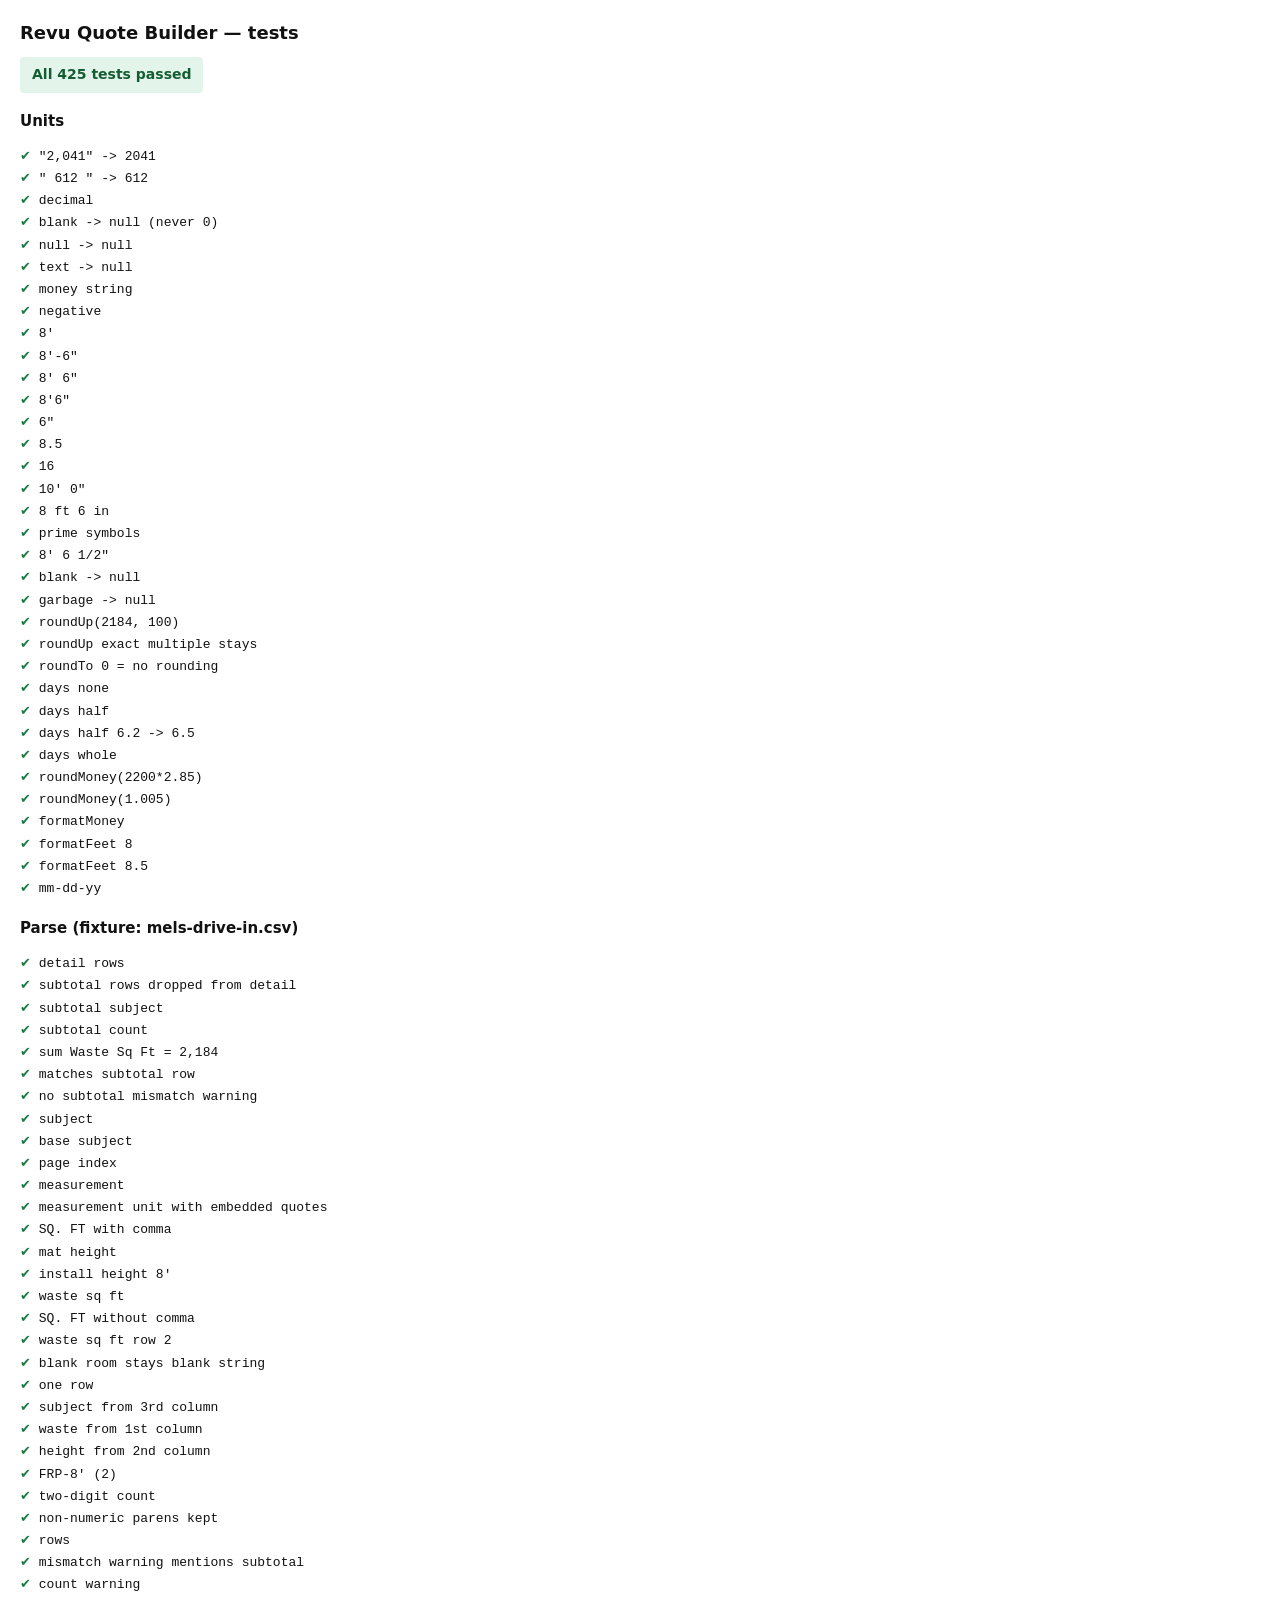
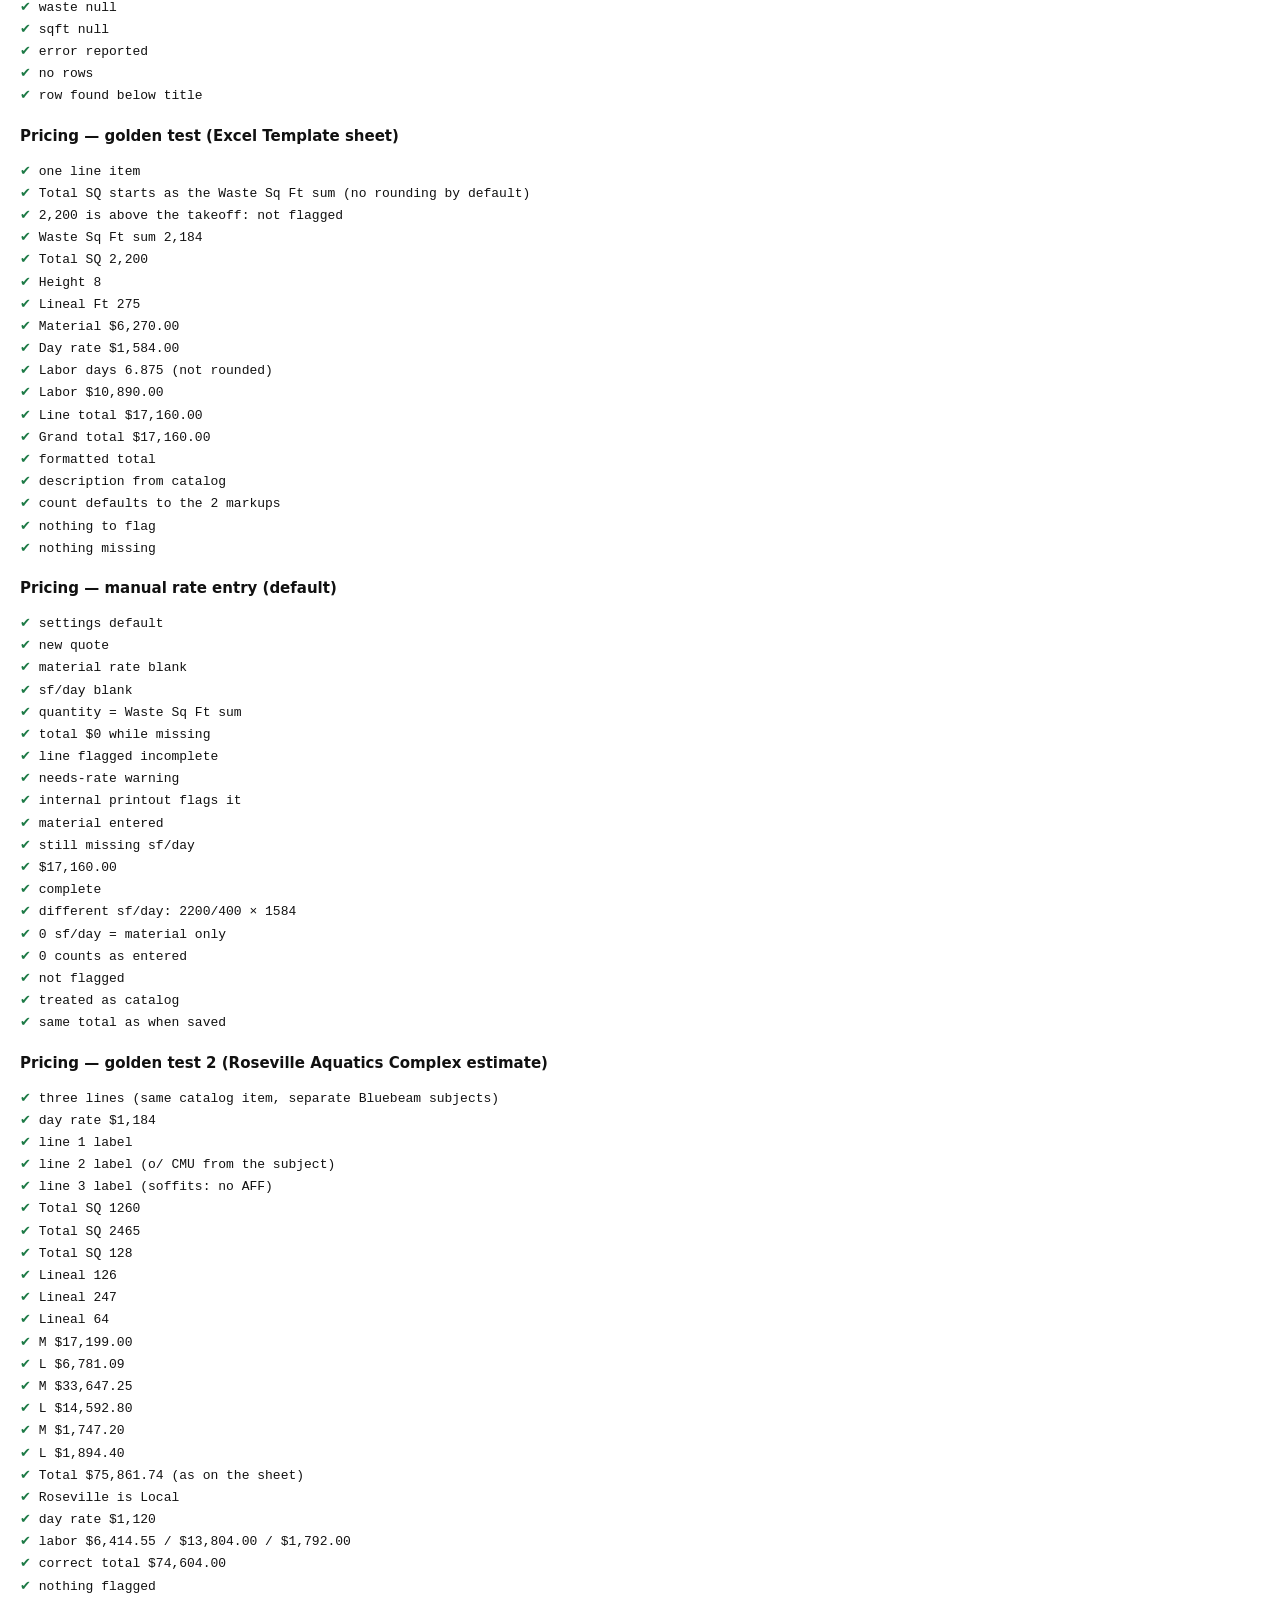
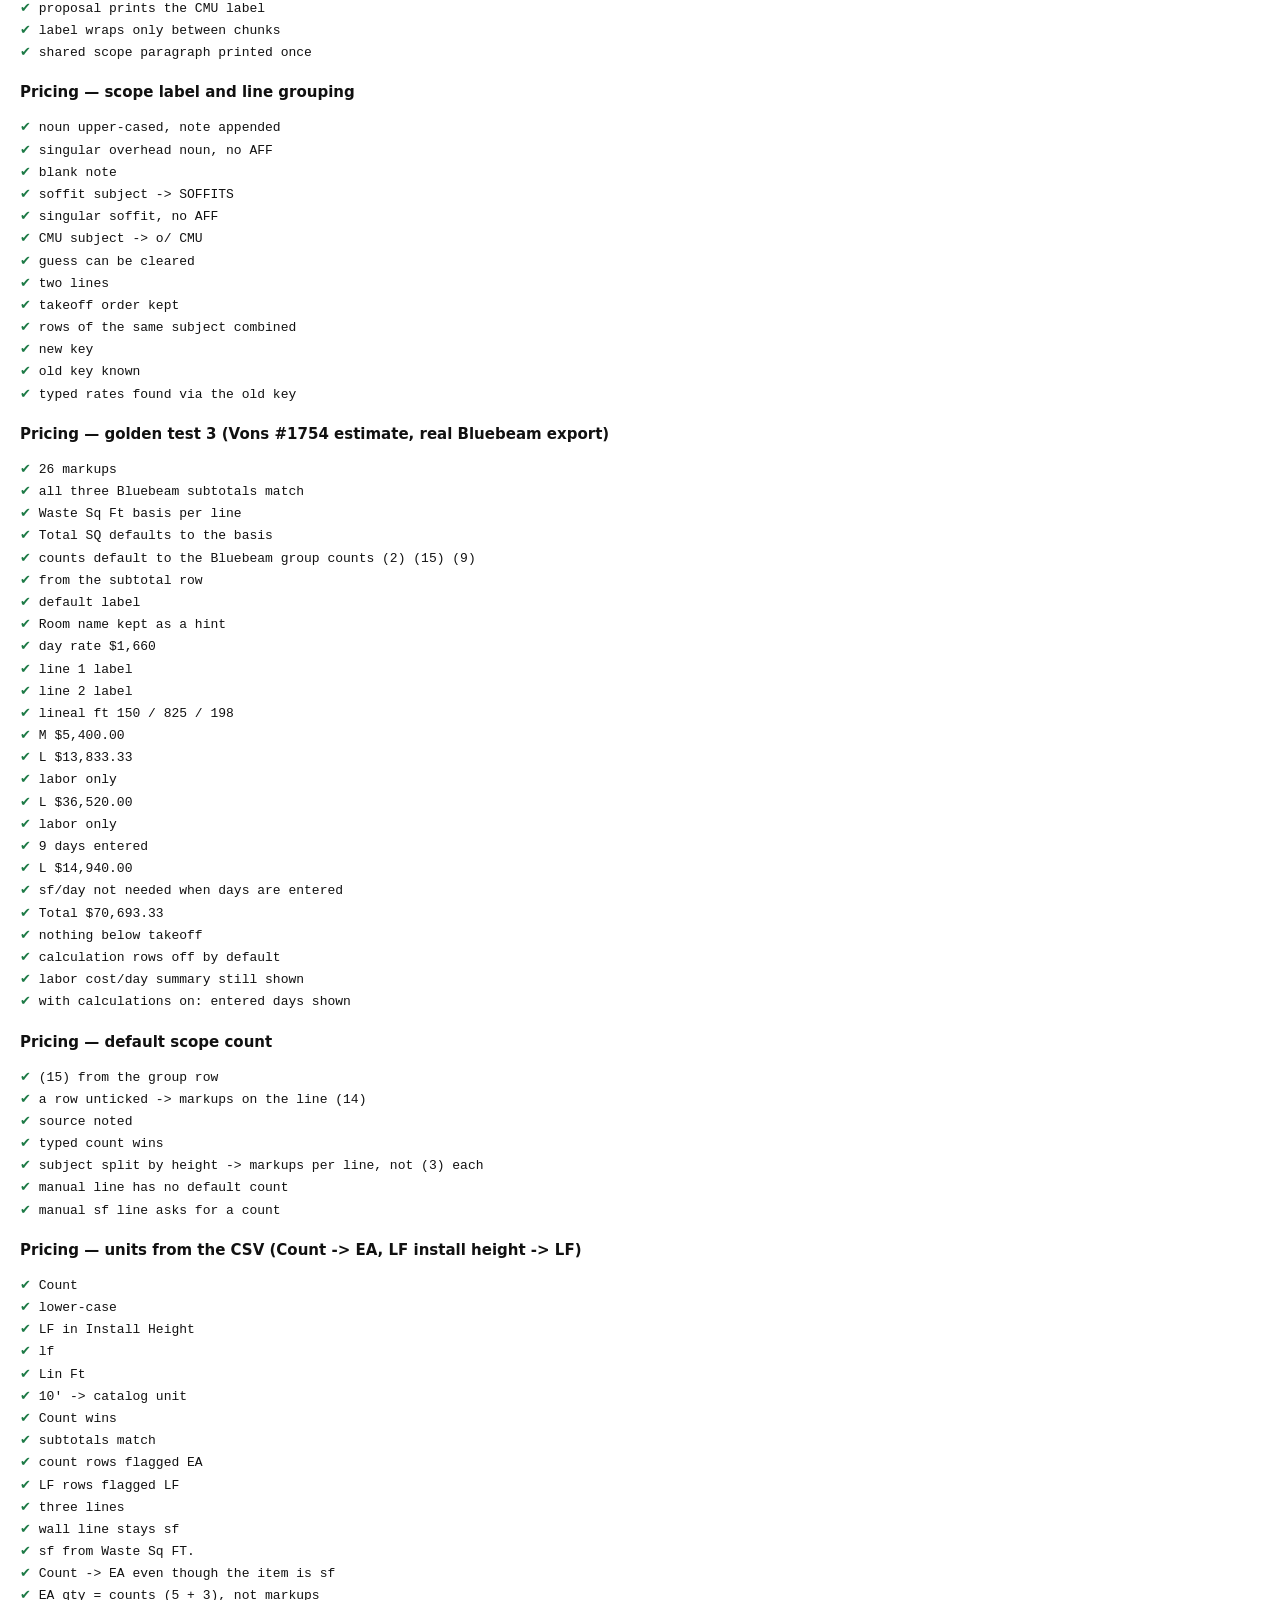
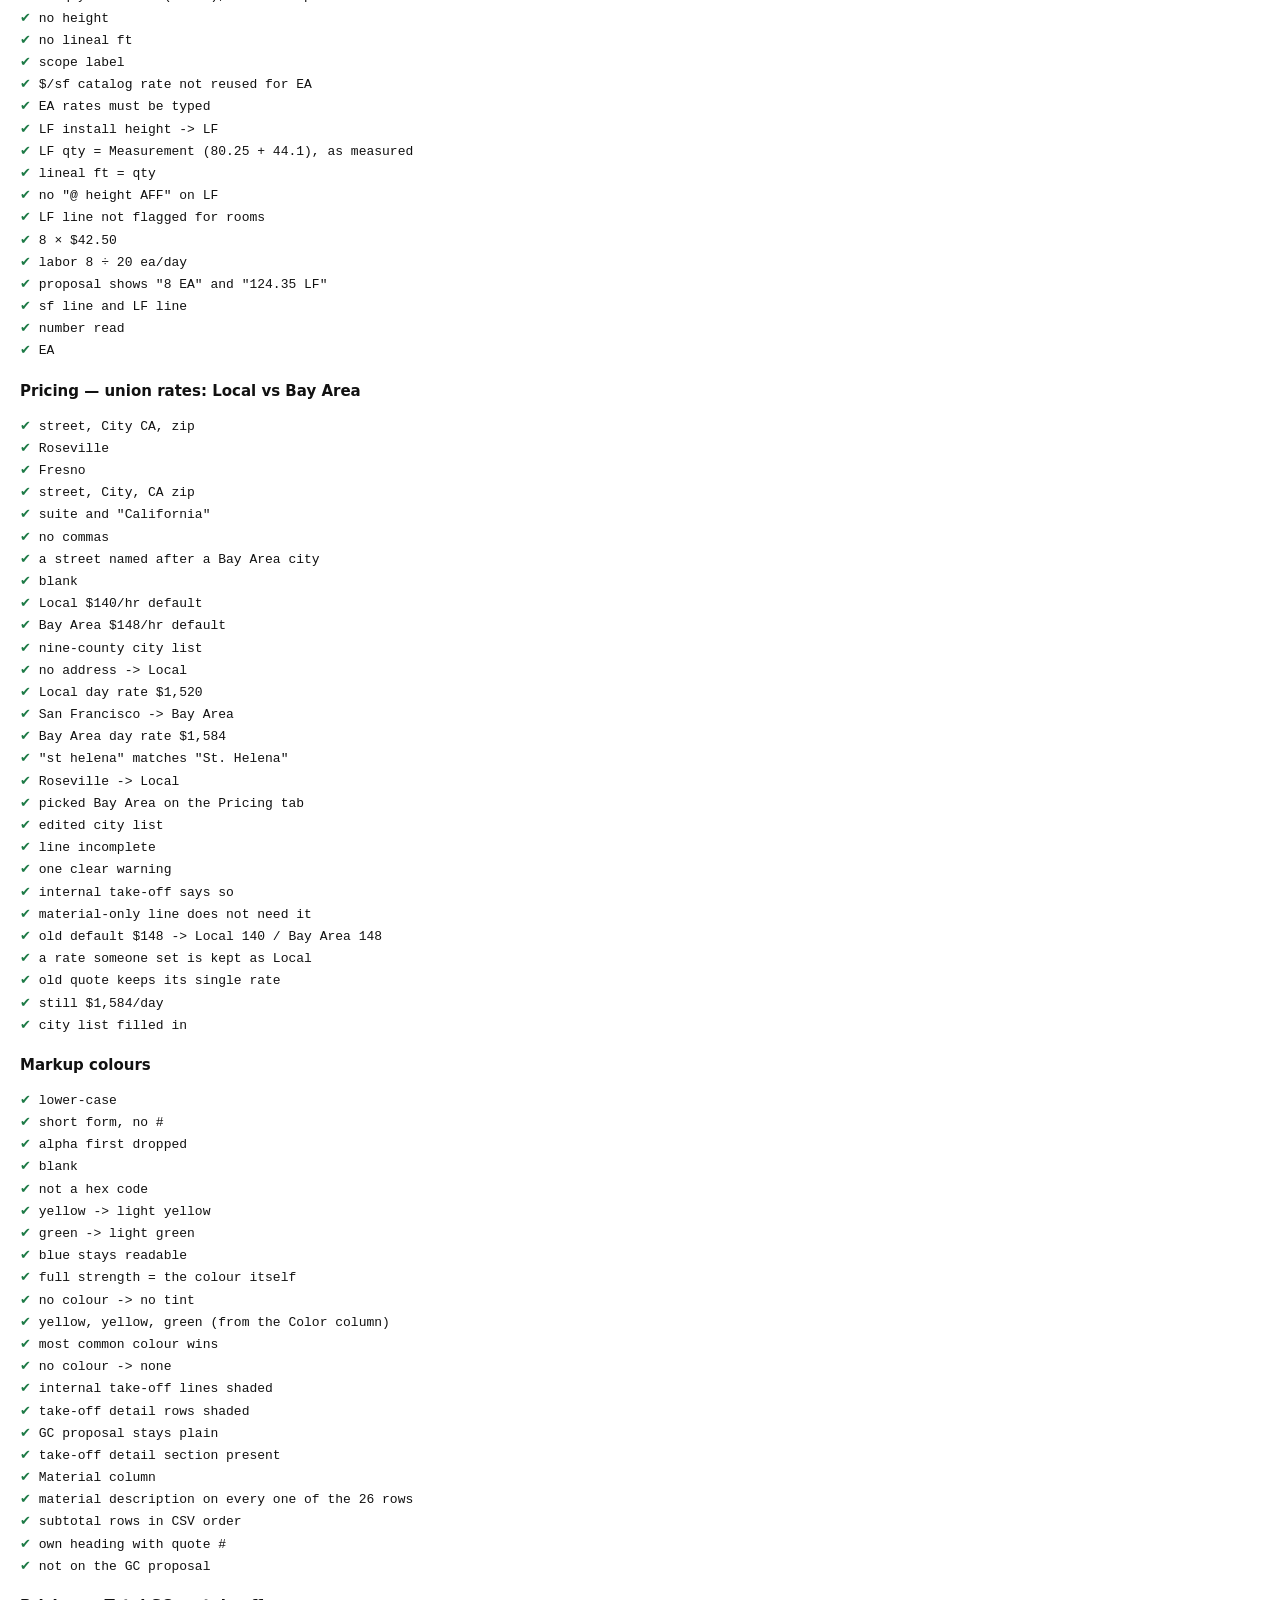
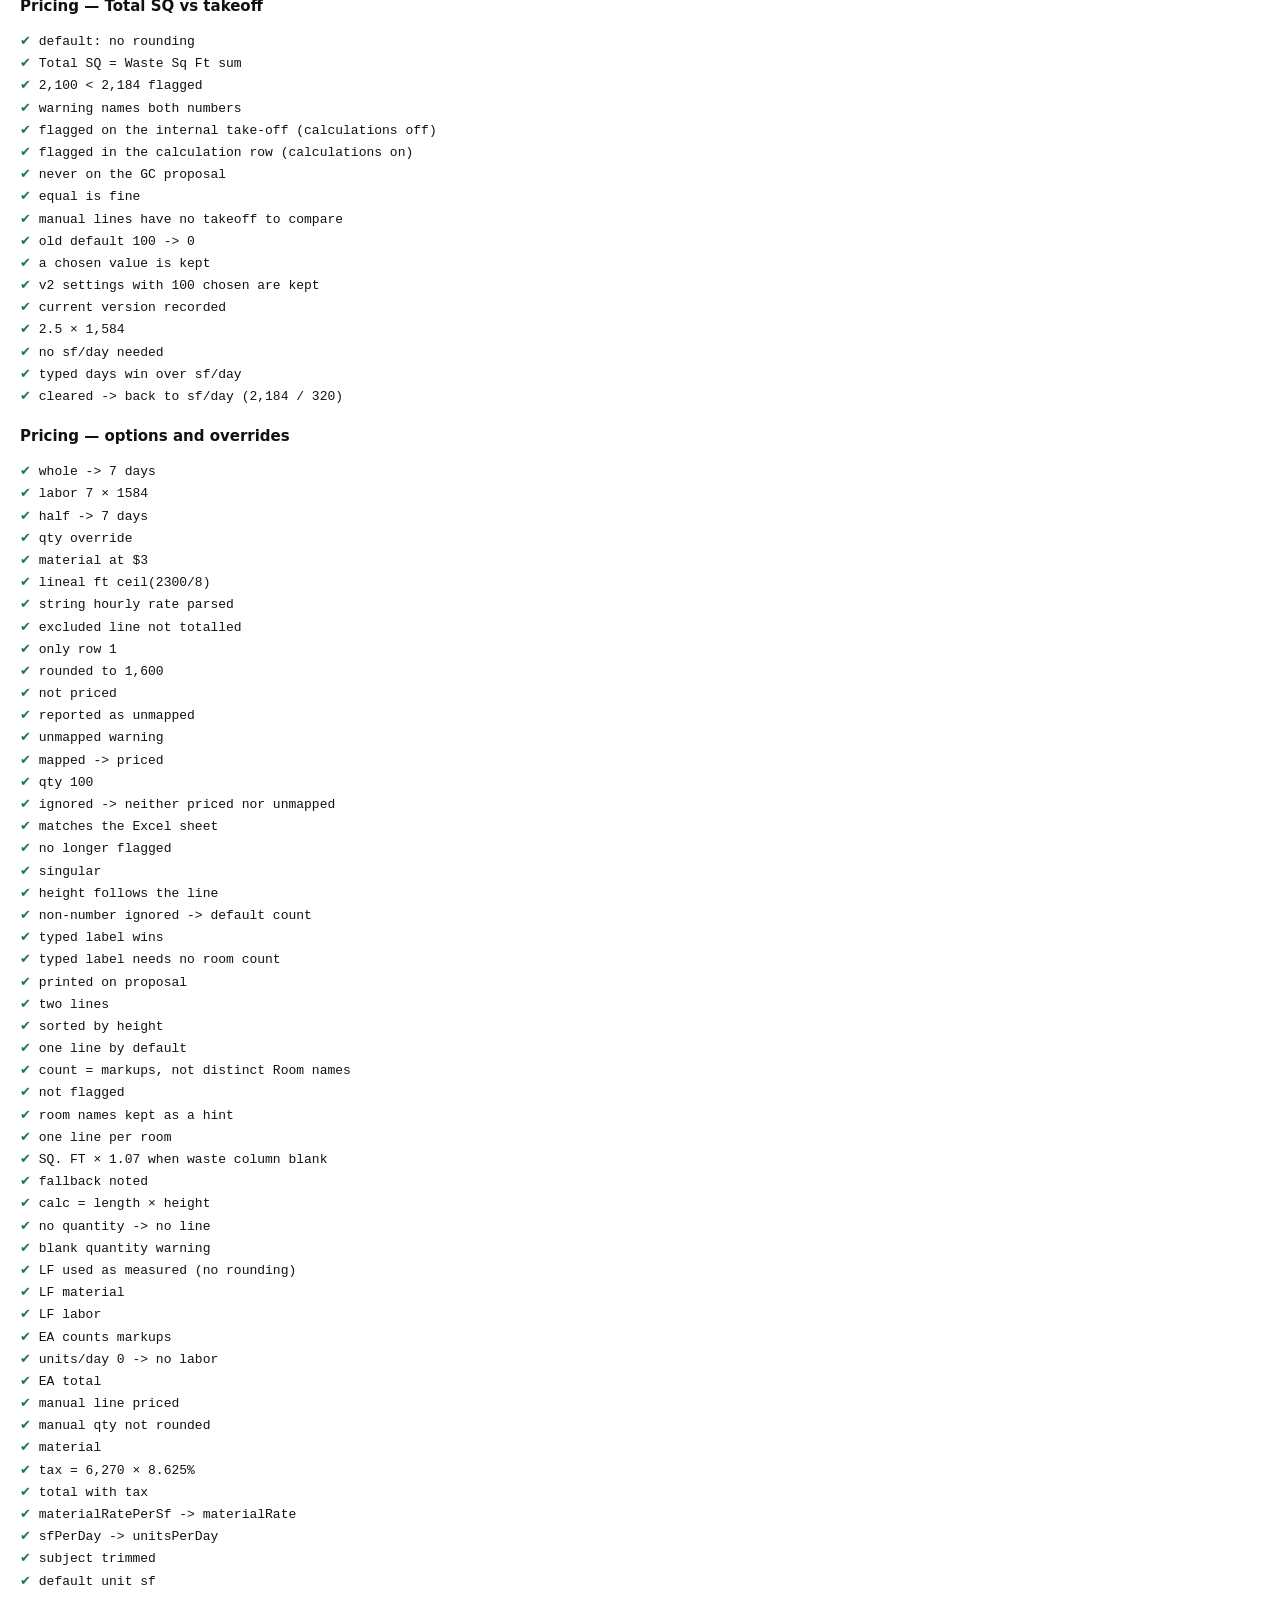
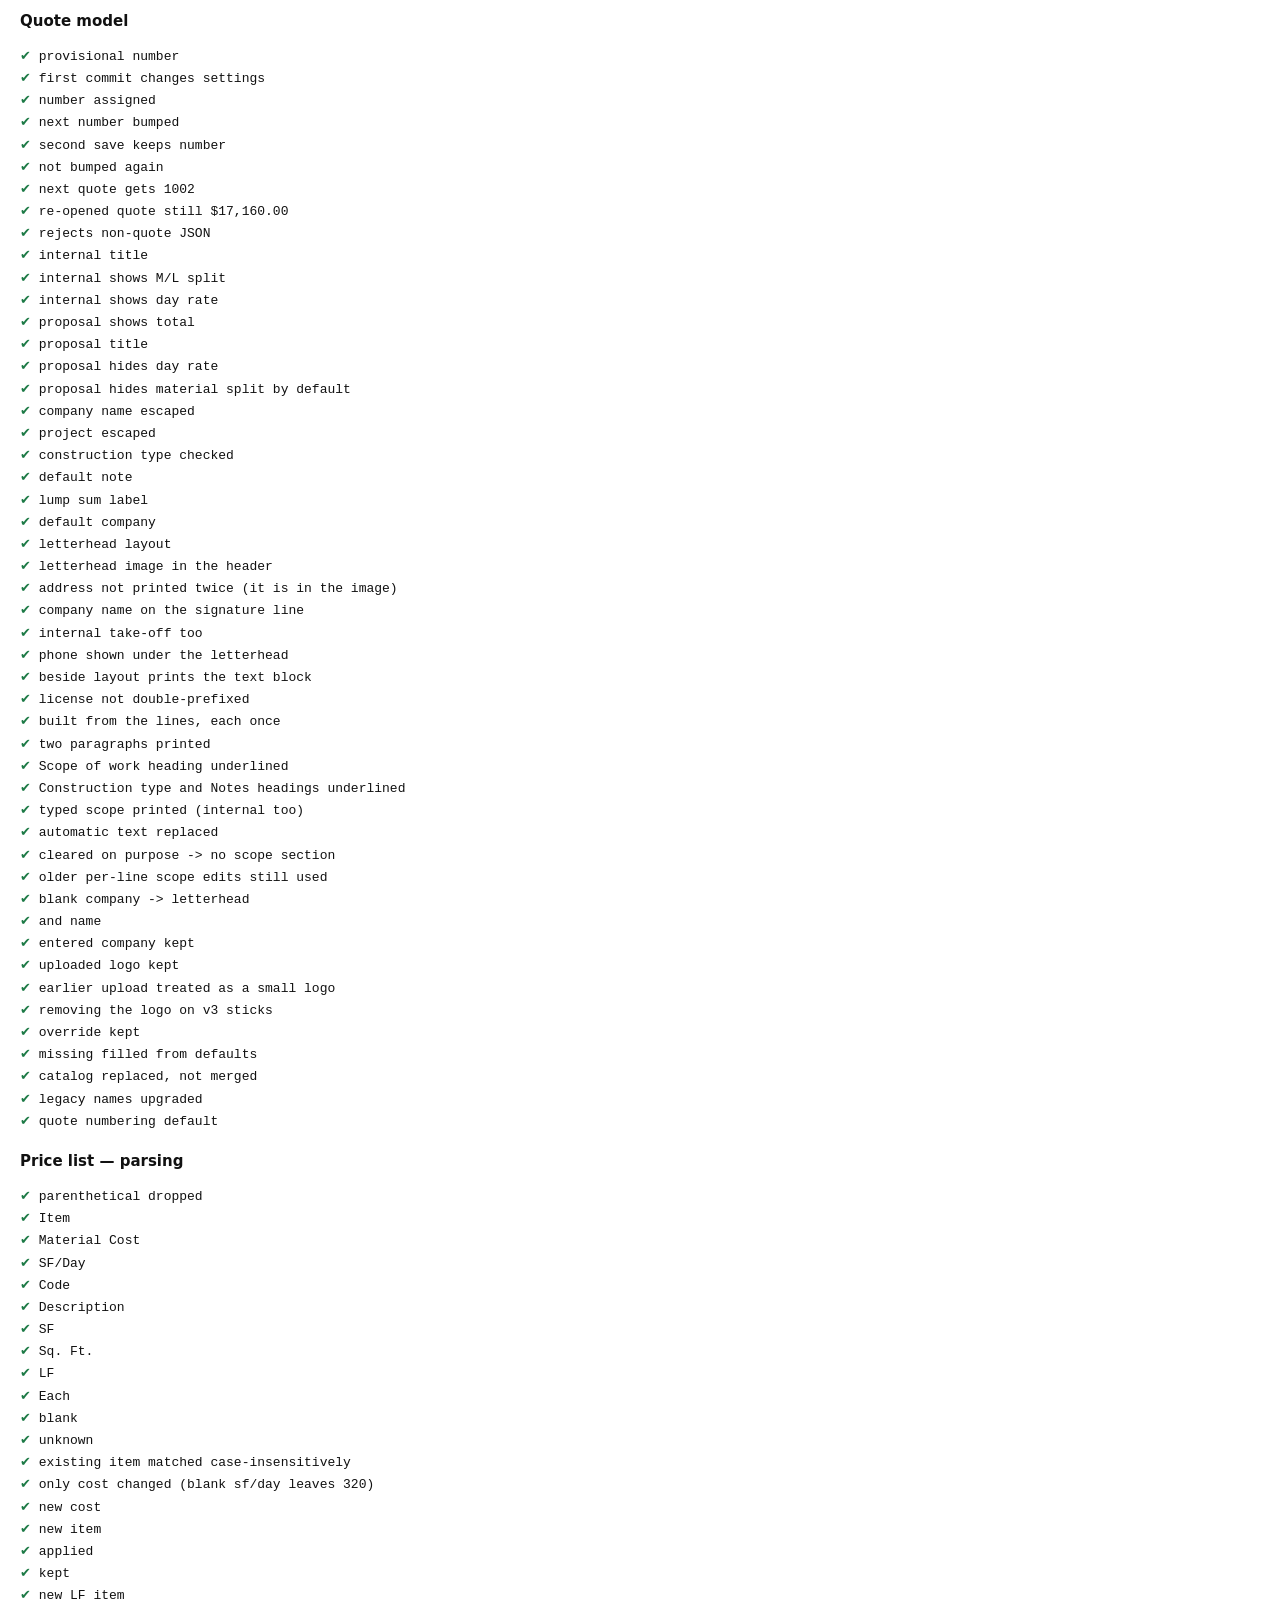
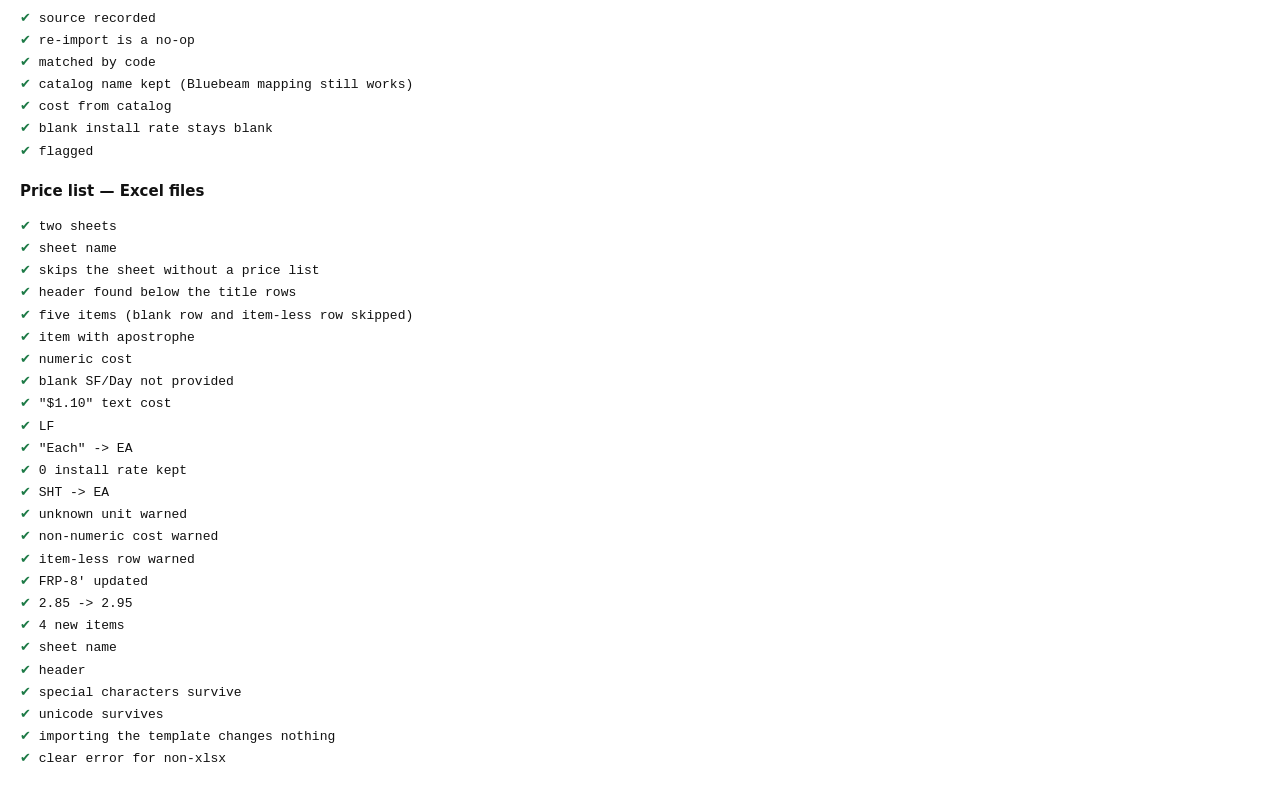
==== test/tests.html @ 98158bea "Scope of work: one quote-level box above Notes; bold like the Total line; underlined headings - Quot" ====
<!doctype html>
<html lang="en">
<head>
  <meta charset="utf-8">
  <title>Revu Quote Builder — tests</title>
  <style>
    body { font: 14px/1.4 "Segoe UI", system-ui, sans-serif; margin: 20px; background: #fff; color: #111; }
    h1 { font-size: 18px; }
    #summary { font-weight: 700; padding: 8px 12px; border-radius: 4px; display: inline-block; }
    #summary.pass { background: #e3f5ea; color: #145c33; }
    #summary.fail { background: #fde8e8; color: #8a1c1c; }
    ul { list-style: none; padding: 0; }
    li { padding: 2px 0; font-family: Consolas, monospace; font-size: 13px; }
    li.pass::before { content: "✔ "; color: #1d7a46; }
    li.fail { color: #a52020; }
    li.fail::before { content: "✘ "; }
    h2 { font-size: 15px; margin: 18px 0 4px; }
  </style>
</head>
<body>
  <h1>Revu Quote Builder — tests</h1>
  <div id="summary">Running…</div>
  <div id="results"></div>

  <script src="../lib/papaparse.min.js"></script>
  <script src="../data/defaults.js"></script>
  <script src="../js/units.js"></script>
  <script src="../js/parse.js"></script>
  <script src="../js/pricing.js"></script>
  <script src="../js/quote.js"></script>
  <script src="../js/storage.js"></script>
  <script src="../js/xlsx.js"></script>
  <script src="../js/pricelist.js"></script>
  <script src="fixtures/mels-drive-in.js"></script>
  <script src="fixtures/price-list.js"></script>
  <script src="fixtures/vons-1754.js"></script>
  <script>
  (function () {
    'use strict';
    var results = document.getElementById('results');
    var pass = 0, fail = 0, list = null;

    function group(name) {
      var h = document.createElement('h2'); h.textContent = name; results.appendChild(h);
      list = document.createElement('ul'); results.appendChild(list);
    }
    function report(ok, name, detail) {
      var li = document.createElement('li');
      li.className = ok ? 'pass' : 'fail';
      li.textContent = name + (ok ? '' : '  —  ' + detail);
      list.appendChild(li);
      if (ok) pass++; else fail++;
    }
    function eq(actual, expected, name) {
      var ok = actual === expected || (typeof actual === 'number' && typeof expected === 'number' && Math.abs(actual - expected) < 1e-9);
      report(ok, name, 'expected ' + JSON.stringify(expected) + ', got ' + JSON.stringify(actual));
    }
    function ok(cond, name, detail) { report(!!cond, name, detail || 'assertion failed'); }
    function test(name, fn) {
      try { fn(); } catch (e) { report(false, name, 'threw ' + (e && e.stack || e)); }
    }
    // Async tests run after the sync ones, each in its own group.
    var asyncTests = [];
    function asyncTest(groupName, name, fn) { asyncTests.push({ group: groupName, name: name, fn: fn }); }
    function b64ToBytes(b64) {
      var bin = atob(b64), out = new Uint8Array(bin.length);
      for (var i = 0; i < bin.length; i++) out[i] = bin.charCodeAt(i);
      return out;
    }

    // Most pricing tests check the Excel formulas, so they use catalog rates (2.85 $/sf, 320 sf/day).
    // The Mel's sheet priced 2,184 waste sf as 2,200, so these formula tests round up to 100 (the old default).
    function freshSettings() { var s = RqbStorage.normalizeSettings(null); s.rateEntry = 'catalog'; s.quantity.roundTo = 100; return s; }
    // Most tests price the Mel's Drive In takeoff, a San Francisco (Bay Area, $148/hr) job.
    function newQ(settings) {
      var q = Quote.newQuote(settings);
      q.project.address = '2165 Lombard St, San Francisco CA, 94123';
      return q;
    }
    function fixture() { return Parse.parseCsvText(window.FIXTURES['mels-drive-in.csv']); }

    /* ---------------- Units ---------------- */
    group('Units');
    test('parseNumber', function () {
      eq(Units.parseNumber('2,041'), 2041, '"2,041" -> 2041');
      eq(Units.parseNumber(' 612 '), 612, '" 612 " -> 612');
      eq(Units.parseNumber('252.2279'), 252.2279, 'decimal');
      eq(Units.parseNumber(''), null, 'blank -> null (never 0)');
      eq(Units.parseNumber(null), null, 'null -> null');
      eq(Units.parseNumber('abc'), null, 'text -> null');
      eq(Units.parseNumber('$1,584.00'), 1584, 'money string');
      eq(Units.parseNumber('-3.5'), -3.5, 'negative');
    });
    test('parseFeet', function () {
      eq(Units.parseFeet("8'"), 8, "8'");
      eq(Units.parseFeet("8'-6\""), 8.5, "8'-6\"");
      eq(Units.parseFeet("8' 6\""), 8.5, "8' 6\"");
      eq(Units.parseFeet("8'6\""), 8.5, "8'6\"");
      eq(Units.parseFeet("6\""), 0.5, '6"');
      eq(Units.parseFeet('8.5'), 8.5, '8.5');
      eq(Units.parseFeet('16'), 16, '16');
      eq(Units.parseFeet("10' 0\""), 10, "10' 0\"");
      eq(Units.parseFeet("8 ft 6 in"), 8.5, '8 ft 6 in');
      eq(Units.parseFeet("8′-6″"), 8.5, 'prime symbols');
      ok(Math.abs(Units.parseFeet("8' 6 1/2\"") - (8 + 6.5 / 12)) < 1e-9, "8' 6 1/2\"");
      eq(Units.parseFeet(''), null, 'blank -> null');
      eq(Units.parseFeet('tall'), null, 'garbage -> null');
    });
    test('rounding and formatting', function () {
      eq(Units.roundUp(2184, 100), 2200, 'roundUp(2184, 100)');
      eq(Units.roundUp(2200, 100), 2200, 'roundUp exact multiple stays');
      eq(Units.roundUp(2184, 0), 2184, 'roundTo 0 = no rounding');
      eq(Units.roundDays(6.875, 'none'), 6.875, 'days none');
      eq(Units.roundDays(6.875, 'half'), 7, 'days half');
      eq(Units.roundDays(6.2, 'half'), 6.5, 'days half 6.2 -> 6.5');
      eq(Units.roundDays(6.2, 'whole'), 7, 'days whole');
      eq(Units.roundMoney(2200 * 2.85), 6270, 'roundMoney(2200*2.85)');
      eq(Units.roundMoney(1.005), 1.01, 'roundMoney(1.005)');
      eq(Units.formatMoney(17160), '$17,160.00', 'formatMoney');
      eq(Units.formatFeet(8), "8'", 'formatFeet 8');
      eq(Units.formatFeet(8.5), "8'-6\"", 'formatFeet 8.5');
      eq(Units.formatDateShort('2026-11-05'), '11-05-26', 'mm-dd-yy');
    });

    /* ---------------- Parse ---------------- */
    group('Parse (fixture: mels-drive-in.csv)');
    test('fixture parses to 2 detail rows', function () {
      var p = fixture();
      eq(p.rows.length, 2, 'detail rows');
      eq(p.subtotals.length, 1, 'subtotal rows dropped from detail');
      eq(p.subtotals[0].subject, "FRP-8' (2)", 'subtotal subject');
      eq(p.subtotals[0].count, 2, 'subtotal count');
      var total = p.rows.reduce(function (s, r) { return s + r.wasteSqFt; }, 0);
      eq(total, 2184, 'sum Waste Sq Ft = 2,184');
      eq(p.subtotals[0].wasteSqFt, 2184, 'matches subtotal row');
      eq(p.warnings.filter(function (w) { return w.code === 'subtotal'; }).length, 0, 'no subtotal mismatch warning');
    });
    test('fixture field values', function () {
      var r = fixture().rows;
      eq(r[0].subject, "FRP-8'", 'subject');
      eq(r[0].baseSubject, "FRP-8'", 'base subject');
      eq(r[0].page, '16', 'page index');
      eq(r[0].measurement, 181.6871, 'measurement');
      eq(r[0].measurementUnit, "ft' in\"", 'measurement unit with embedded quotes');
      eq(r[0].sqFt, 1469, 'SQ. FT with comma');
      eq(r[0].matHeight, 16, 'mat height');
      eq(r[0].installHeight, 8, "install height 8'");
      eq(r[0].wasteSqFt, 1572, 'waste sq ft');
      eq(r[1].sqFt, 572, 'SQ. FT without comma');
      eq(r[1].wasteSqFt, 612, 'waste sq ft row 2');
      eq(r[0].room, '', 'blank room stays blank string');
    });
    test('header matching by name, not position', function () {
      var csv = 'Waste Sq FT.,Install Height,Subject,Page Index,Measurement\n"1,000",9\',Wall A,3,100\n';
      var p = Parse.parseCsvText(csv);
      eq(p.rows.length, 1, 'one row');
      eq(p.rows[0].subject, 'Wall A', 'subject from 3rd column');
      eq(p.rows[0].wasteSqFt, 1000, 'waste from 1st column');
      eq(p.rows[0].installHeight, 9, 'height from 2nd column');
    });
    test('base subject', function () {
      eq(Parse.baseSubject("FRP-8' (2)"), "FRP-8'", "FRP-8' (2)");
      eq(Parse.baseSubject("FRP-8' (12) "), "FRP-8'", 'two-digit count');
      eq(Parse.baseSubject("Base (Rubber)"), 'Base (Rubber)', 'non-numeric parens kept');
    });
    test('subtotal mismatch warns', function () {
      var csv = 'Subject,Page Index,Measurement,Waste Sq FT.\nX (2),,10,"2,500"\nX,1,5,"1,000"\nX,1,5,"1,000"\n';
      var p = Parse.parseCsvText(csv);
      eq(p.rows.length, 2, 'rows');
      ok(p.warnings.some(function (w) { return w.code === 'subtotal' && /2,500/.test(w.message); }), 'mismatch warning mentions subtotal');
    });
    test('subtotal count mismatch warns', function () {
      var p = Parse.parseCsvText('Subject,Page Index,Waste Sq FT.\nX (3),,200\nX,1,100\nX,1,100\n');
      ok(p.warnings.some(function (w) { return w.code === 'subtotal' && /3 markups/.test(w.message); }), 'count warning');
    });
    test('blank quantity stays null', function () {
      var p = Parse.parseCsvText('Subject,Page Index,Waste Sq FT.,SQ. FT\nX,1,,\n');
      eq(p.rows[0].wasteSqFt, null, 'waste null');
      eq(p.rows[0].sqFt, null, 'sqft null');
    });
    test('not a Bluebeam file', function () {
      var p = Parse.parseCsvText('a,b,c\n1,2,3\n');
      ok(p.warnings.some(function (w) { return w.level === 'error'; }), 'error reported');
      eq(p.rows.length, 0, 'no rows');
    });
    test('title line above header is skipped', function () {
      var p = Parse.parseCsvText('Markups Summary\nSubject,Page Index,Waste Sq FT.\nX,1,10\n');
      eq(p.rows.length, 1, 'row found below title');
    });

    /* ---------------- Pricing ---------------- */
    group('Pricing — golden test (Excel Template sheet)');
    test('golden numbers', function () {
      var s = RqbStorage.normalizeSettings(null);
      s.rateEntry = 'catalog';
      var q = newQ(s);
      var pr = Pricing.price(q, fixture().rows);
      eq(pr.lines.length, 1, 'one line item');
      eq(pr.lines[0].qty, 2184, 'Total SQ starts as the Waste Sq Ft sum (no rounding by default)');
      q.lineOverrides[pr.lines[0].key] = { qty: '2200' };   // typed in, as on the sheet (L9)
      pr = Pricing.price(q, fixture().rows);
      var l = pr.lines[0];
      eq(l.qtyBelowTakeoff, false, '2,200 is above the takeoff: not flagged');
      eq(l.rawQty, 2184, 'Waste Sq Ft sum 2,184');
      eq(l.qty, 2200, 'Total SQ 2,200');
      eq(l.height, 8, 'Height 8');
      eq(l.linealFt, 275, 'Lineal Ft 275');
      eq(l.material, 6270, 'Material $6,270.00');
      eq(pr.dayRate, 1584, 'Day rate $1,584.00');
      eq(l.laborDays, 6.875, 'Labor days 6.875 (not rounded)');
      eq(l.labor, 10890, 'Labor $10,890.00');
      eq(l.total, 17160, 'Line total $17,160.00');
      eq(pr.totals.total, 17160, 'Grand total $17,160.00');
      eq(Units.formatMoney(pr.totals.total), '$17,160.00', 'formatted total');
      eq(l.description, 'FRP-CLASS C MARLITE S100 S2S WHITE SMOOTH PVC TRIM', 'description from catalog');
      eq(l.scopeLabel, "(2) ROOMS @ 8' AFF", 'count defaults to the 2 markups');
      eq(l.needsRooms, false, 'nothing to flag');
      eq(pr.totals.linesMissingRooms, 0, 'nothing missing');
    });

    group('Pricing — manual rate entry (default)');
    test('defaults to manual entry', function () {
      eq(RqbStorage.normalizeSettings(null).rateEntry, 'manual', 'settings default');
      eq(newQ(RqbStorage.normalizeSettings(null)).rates.rateEntry, 'manual', 'new quote');
    });
    test('blank rates until typed in', function () {
      var q = newQ(RqbStorage.normalizeSettings(null));
      var pr = Pricing.price(q, fixture().rows);
      var l = pr.lines[0];
      eq(l.materialRate, null, 'material rate blank');
      eq(l.unitsPerDay, null, 'sf/day blank');
      eq(l.qty, 2184, 'quantity = Waste Sq Ft sum');
      eq(pr.totals.total, 0, 'total $0 while missing');
      eq(pr.totals.linesMissingRates, 1, 'line flagged incomplete');
      ok(pr.warnings.some(function (w) { return w.code === 'needsrate'; }), 'needs-rate warning');
      ok(/INCOMPLETE/.test(Quote.render(q, pr, RqbStorage.normalizeSettings(null), 'internal')), 'internal printout flags it');
    });
    test('typed rates give the golden total', function () {
      var q = newQ(RqbStorage.normalizeSettings(null));
      var key = Pricing.price(q, fixture().rows).lines[0].key;
      q.lineOverrides[key] = { qty: '2200', materialRate: '2.85' };
      var pr = Pricing.price(q, fixture().rows);
      eq(pr.totals.material, 6270, 'material entered');
      eq(pr.totals.linesMissingRates, 1, 'still missing sf/day');
      q.lineOverrides[key].unitsPerDay = '320';
      pr = Pricing.price(q, fixture().rows);
      eq(pr.totals.total, 17160, '$17,160.00');
      eq(pr.totals.linesMissingRates, 0, 'complete');
      q.lineOverrides[key].unitsPerDay = '400';
      eq(Pricing.price(q, fixture().rows).lines[0].labor, 8712, 'different sf/day: 2200/400 × 1584');
      q.lineOverrides[key].unitsPerDay = '0';
      pr = Pricing.price(q, fixture().rows);
      eq(pr.lines[0].labor, 0, '0 sf/day = material only');
      eq(pr.totals.linesMissingRates, 0, '0 counts as entered');
    });
    test('excluded lines do not need rates', function () {
      var q = newQ(RqbStorage.normalizeSettings(null));
      var key = Pricing.price(q, fixture().rows).lines[0].key;
      q.lineOverrides[key] = { excluded: true };
      eq(Pricing.price(q, fixture().rows).totals.linesMissingRates, 0, 'not flagged');
    });
    test('older saved quotes keep catalog pricing', function () {
      var s = RqbStorage.normalizeSettings(null);
      var legacy = newQ(s);
      delete legacy.rates.rateEntry;
      legacy.rates.quantity.roundTo = 100;   // old files carry the old rounding
      legacy.source = { rows: fixture().rows };
      var q = Quote.fromFile({ kind: Quote.FILE_KIND, quote: JSON.parse(JSON.stringify(legacy)) }, s);
      eq(q.rates.rateEntry, 'catalog', 'treated as catalog');
      eq(Pricing.price(q, q.source.rows).totals.total, 17160, 'same total as when saved');
    });

    group('Pricing — golden test 2 (Roseville Aquatics Complex estimate)');
    test('three lines, same material, different production rates', function () {
      // Reconstructed from the in-house estimate: $13.65/sf material; 220 / 200 (o/ CMU) / 80 (soffits) sf/day;
      // day rate $1,184 (148 × 8, no per diem / vehicle); Total SQ not rounded.
      var s = RqbStorage.normalizeSettings(null);   // manual rate entry (the default)
      s.catalog.push(Pricing.normalizeCatalogItem({
        subject: 'FRP-A-VARIETEX', description: 'FRP-CLASS A VALTO VARIETEX LINEN SILHOUETTE TRIM',
        scope: 'FURNISH AND INSTALL CLASS A VALTO VARIETEX FRP WITH PVC TRIM AT ALL EDGES AND SEAMS', unit: 'sf' }));
      var q = newQ(s);
      ["FRP-10'", "FRP-10' CMU", 'FRP-SOFFIT'].forEach(function (subj) { q.rates.subjectMap[subj] = 'FRP-A-VARIETEX'; });
      q.project.address = '3051 Woodcreek Oaks Blvd, Roseville CA, 95747';   // Local area ...
      q.rates.labor.hourlyRate = '148';   // ... the sheet used $148/hr by mistake; reproduce it to check the formulas
      q.rates.labor.dailyAdder = 0;
      q.rates.quantity.roundTo = 0;
      var rows = Parse.parseCsvText([
        'Subject,Page Index,Measurement,Install Height,Waste Sq FT.',
        "FRP-10',2,70,10',700", "FRP-10',3,56,10',560",
        "FRP-10' CMU,2,120,10',1200", "FRP-10' CMU,4,126.5,10',1265",
        'FRP-SOFFIT,5,64,2\',128'].join('\n')).rows;
      var pr = Pricing.price(q, rows);
      eq(pr.lines.length, 3, 'three lines (same catalog item, separate Bluebeam subjects)');
      var setup = [{ rooms: 6, noun: 'AREAS', pd: 220 }, { rooms: 7, noun: 'AREAS', pd: 200 }, { rooms: 4, pd: 80 }];
      pr.lines.forEach(function (l, i) {
        q.lineOverrides[l.key] = { rooms: String(setup[i].rooms), materialRate: '13.65', unitsPerDay: String(setup[i].pd) };
        if (setup[i].noun) q.lineOverrides[l.key].roomNoun = setup[i].noun;
      });
      pr = Pricing.price(q, rows);
      var L = pr.lines;
      eq(pr.dayRate, 1184, 'day rate $1,184');
      eq(L[0].scopeLabel, "(6) AREAS @ 10' AFF", 'line 1 label');
      eq(L[1].scopeLabel, "(7) AREAS @ 10' AFF o/ CMU", 'line 2 label (o/ CMU from the subject)');
      eq(L[2].scopeLabel, "(4) SOFFITS @ 2'", 'line 3 label (soffits: no AFF)');
      eq(L[0].qty, 1260, 'Total SQ 1260'); eq(L[1].qty, 2465, 'Total SQ 2465'); eq(L[2].qty, 128, 'Total SQ 128');
      eq(L[0].linealFt, 126, 'Lineal 126'); eq(L[1].linealFt, 247, 'Lineal 247'); eq(L[2].linealFt, 64, 'Lineal 64');
      eq(L[0].material, 17199, 'M $17,199.00'); eq(L[0].labor, 6781.09, 'L $6,781.09');
      eq(L[1].material, 33647.25, 'M $33,647.25'); eq(L[1].labor, 14592.8, 'L $14,592.80');
      eq(L[2].material, 1747.2, 'M $1,747.20'); eq(L[2].labor, 1894.4, 'L $1,894.40');
      eq(pr.totals.total, 75861.74, 'Total $75,861.74 (as on the sheet)');
      // At the correct Local rate ($140/hr, the default for Roseville): $1,120/day.
      q.rates.labor.hourlyRate = DEFAULTS.labor.hourlyRate;
      var fixed = Pricing.price(q, rows);
      eq(fixed.laborArea.zone, 'local', 'Roseville is Local');
      eq(fixed.dayRate, 1120, 'day rate $1,120');
      eq(fixed.lines.map(function (l) { return l.labor; }).join(','), '6414.55,13804,1792', 'labor $6,414.55 / $13,804.00 / $1,792.00');
      eq(fixed.totals.total, 74604, 'correct total $74,604.00');
      q.rates.labor.hourlyRate = '148';
      pr = Pricing.price(q, rows);
      eq(pr.totals.linesMissingRates + pr.totals.linesMissingRooms, 0, 'nothing flagged');
      var doc = Quote.render(q, pr, s, 'proposal').replace(/&nbsp;/g, ' ');
      ok(/\(7\) AREAS @ 10&#39; AFF o\/ CMU/.test(doc), 'proposal prints the CMU label');
      ok(/\(7\)&nbsp;AREAS @&nbsp;10&#39;&nbsp;AFF o\/&nbsp;CMU/.test(Quote.render(q, pr, s, 'proposal')), 'label wraps only between chunks');
      eq((doc.match(/FURNISH AND INSTALL CLASS A VALTO/g) || []).length, 1, 'shared scope paragraph printed once');
    });

    group('Pricing — scope label and line grouping');
    test('nouns, notes and AFF', function () {
      var s = freshSettings();
      var q = newQ(s);
      var key = Pricing.price(q, fixture().rows).lines[0].key;
      q.lineOverrides[key] = { rooms: '2', roomNoun: 'walls', scopeNote: 'BOH' };
      eq(Pricing.price(q, fixture().rows).lines[0].scopeLabel, "(2) WALLS @ 8' AFF BOH", 'noun upper-cased, note appended');
      q.lineOverrides[key] = { rooms: '1', roomNoun: 'CEILINGS' };
      eq(Pricing.price(q, fixture().rows).lines[0].scopeLabel, "(1) CEILING @ 8'", 'singular overhead noun, no AFF');
      q.lineOverrides[key] = { rooms: '3', scopeNote: '' };
      eq(Pricing.price(q, fixture().rows).lines[0].scopeLabel, "(3) ROOMS @ 8' AFF", 'blank note');
    });
    test('guesses from the Bluebeam subject', function () {
      var s = freshSettings();
      s.subjectMap = { 'FRP SOFFIT': "FRP-8'", "FRP-8' CMU": "FRP-8'" };
      var q = newQ(s);
      var rows = Parse.parseCsvText("Subject,Page Index,Install Height,Waste Sq FT.\nFRP SOFFIT,1,2',50\nFRP-8' CMU,1,8',100\n").rows;
      var L = Pricing.price(q, rows).lines;
      var soffit = L.filter(function (l) { return l.subject === 'FRP SOFFIT'; })[0];
      var cmu = L.filter(function (l) { return l.subject === "FRP-8' CMU"; })[0];
      eq(soffit.roomNoun, 'SOFFITS', 'soffit subject -> SOFFITS');
      eq(soffit.scopeLabel, "(1) SOFFIT @ 2'", 'singular soffit, no AFF');
      eq(cmu.scopeNote, 'o/ CMU', 'CMU subject -> o/ CMU');
      q.lineOverrides[cmu.key] = { scopeNote: '' };
      eq(Pricing.price(q, rows).lines.filter(function (l) { return l.key === cmu.key; })[0].scopeNote, '', 'guess can be cleared');
    });
    test('two subjects, same item, same height -> two lines', function () {
      var s = freshSettings();
      s.subjectMap = { 'Kitchen FRP': "FRP-8'", 'Restroom FRP': "FRP-8'" };
      var q = newQ(s);
      var rows = Parse.parseCsvText("Subject,Page Index,Install Height,Waste Sq FT.\nRestroom FRP,1,8',100\nKitchen FRP,1,8',200\nRestroom FRP,2,8',50\n").rows;
      var L = Pricing.price(q, rows).lines;
      eq(L.length, 2, 'two lines');
      eq(L[0].subject, 'Restroom FRP', 'takeoff order kept');
      eq(L[0].rawQty, 150, 'rows of the same subject combined');
    });
    test('overrides saved under the old line keys still apply', function () {
      var s = RqbStorage.normalizeSettings(null);
      s.subjectMap = { 'Wall A': "FRP-8'" };
      var q = newQ(s);
      q.lineOverrides["FRP-8'|8"] = { qty: '2200', materialRate: '2.85', unitsPerDay: '320' };   // pre-change key format
      var rows = Parse.parseCsvText("Subject,Page Index,Install Height,Waste Sq FT.\nWall A,1,8',2184\n").rows;
      var l = Pricing.price(q, rows).lines[0];
      eq(l.key, "Wall A|8", 'new key');
      eq(l.legacyKey, "FRP-8'|8", 'old key known');
      eq(l.total, 17160, 'typed rates found via the old key');
    });

    group('Pricing — golden test 3 (Vons #1754 estimate, real Bluebeam export)');
    test('Total SQ typed above takeoff, labor-only lines, labor by days', function () {
      var p = Parse.parseCsvText(window.FIXTURES['vons-1754.csv']);
      eq(p.rows.length, 26, '26 markups');
      eq(p.warnings.filter(function (w) { return w.code === 'subtotal'; }).length, 0, 'all three Bluebeam subtotals match');
      var s = RqbStorage.normalizeSettings(null);
      s.catalog = [
        { subject: "104-FRP-10'", code: '104', description: '104-CLASS A MARLITE TX PVC TRIM', unit: 'sf' },
        { subject: "126-MARLITE-4'", code: '126', description: '126-MARLITE NATURAL TEAK', unit: 'sf' },
        { subject: "FRP-CUSTOMSYM-6'", code: '155,156', description: '155,156-MARLITE CUSTOM SYMMETRIX', unit: 'sf' }
      ].map(Pricing.normalizeCatalogItem);
      var q = newQ(s);
      q.source = { fileName: 'vons-1754.csv', rows: p.rows, subtotals: p.subtotals, warnings: p.warnings };
      q.project.address = '5638 e. kings canyon, Fresno CA, 93727';   // Local area
      q.rates.labor.hoursPerDay = '9';   // A17 = 140*9+400 (Local $140/hr is the default)
      var pr = Pricing.price(q, p.rows);
      var raw = pr.lines.map(function (l) { return l.rawQty; });
      eq(raw.join(','), '1351,2978,1576', 'Waste Sq Ft basis per line');
      eq(pr.lines.map(function (l) { return l.qty; }).join(','), '1351,2978,1576', 'Total SQ defaults to the basis');
      eq(pr.lines.map(function (l) { return l.roomsAuto; }).join(','), '2,15,9', 'counts default to the Bluebeam group counts (2) (15) (9)');
      eq(pr.lines[1].roomsSource, 'group', 'from the subtotal row');
      eq(pr.lines[1].scopeLabel, "(15) ROOMS @ 4' AFF", 'default label');
      eq(pr.lines[1].roomNames.join(','), 'SALES', 'Room name kept as a hint');
      var o = q.lineOverrides;
      o[pr.lines[0].key] = { rooms: '2', qty: '1500', materialRate: '3.6', unitsPerDay: '180' };
      o[pr.lines[1].key] = { rooms: '4', qty: '3300', materialRate: '0', unitsPerDay: '150' };
      o[pr.lines[2].key] = { qty: '1580', height: '8', materialRate: '0', laborDays: '9', scopeLabel: "(9) CUSTOM SYMMETRIX SIGN @ 6'" };
      pr = Pricing.price(q, p.rows);
      var L = pr.lines;
      eq(pr.dayRate, 1660, 'day rate $1,660');
      eq(L[0].scopeLabel, "(2) ROOMS @ 10' AFF", 'line 1 label');
      eq(L[1].scopeLabel, "(4) ROOMS @ 4' AFF", 'line 2 label');
      eq(L[0].linealFt + ',' + L[1].linealFt + ',' + L[2].linealFt, '150,825,198', 'lineal ft 150 / 825 / 198');
      eq(L[0].material, 5400, 'M $5,400.00'); eq(L[0].labor, 13833.33, 'L $13,833.33');
      eq(L[1].material, 0, 'labor only'); eq(L[1].labor, 36520, 'L $36,520.00');
      eq(L[2].material, 0, 'labor only'); eq(L[2].laborDays, 9, '9 days entered'); eq(L[2].labor, 14940, 'L $14,940.00');
      eq(L[2].missingRates.length, 0, 'sf/day not needed when days are entered');
      eq(pr.totals.total, 70693.33, 'Total $70,693.33');
      eq(L.filter(function (l) { return l.qtyBelowTakeoff; }).length, 0, 'nothing below takeoff');
      ok(!/doc-calc/.test(Quote.render(q, pr, s, 'internal')), 'calculation rows off by default');
      ok(/\$1,660\.00<\/strong>/.test(Quote.render(q, pr, s, 'internal')), 'labor cost/day summary still shown');
      q.internal.showCalc = true;
      ok(/9 days \(entered\)/.test(Quote.render(q, pr, s, 'internal')), 'with calculations on: entered days shown');
      q.internal.showCalc = false;
    });

    group('Pricing — default scope count');
    test('group count, unticked rows, split subjects, manual lines', function () {
      var p = Parse.parseCsvText(window.FIXTURES['vons-1754.csv']);
      var s = RqbStorage.normalizeSettings(null);
      s.subjectMap = { "104-FRP-10'": "FRP-8'", "126-MARLITE-4'": "FRP-8'", "FRP-CUSTOMSYM-6'": "FRP-8'" };
      var q = newQ(s);
      q.source = { rows: p.rows, subtotals: p.subtotals };
      var marlite = function () { return Pricing.price(q, p.rows).lines.filter(function (l) { return l.subject === "126-MARLITE-4'"; })[0]; };
      eq(marlite().roomCount, 15, '(15) from the group row');
      var oneRow = p.rows.filter(function (r) { return r.baseSubject === "126-MARLITE-4'"; })[0];
      q.excludedRows[oneRow.id] = true;
      eq(marlite().roomCount, 14, 'a row unticked -> markups on the line (14)');
      eq(marlite().roomsSource, 'markups', 'source noted');
      delete q.excludedRows[oneRow.id];
      q.lineOverrides[marlite().key] = { rooms: '4' };
      eq(marlite().scopeLabel, "(4) ROOMS @ 4' AFF", 'typed count wins');
      var split = Parse.parseCsvText("Subject,Page Index,Install Height,Waste Sq FT.\nW (3),,,300\nW,1,8',100\nW,1,8',100\nW,2,4',100\n");
      s.subjectMap.W = "FRP-8'";
      var q2 = newQ(s);
      q2.source = { rows: split.rows, subtotals: split.subtotals };
      var L = Pricing.price(q2, split.rows).lines;
      eq(L.map(function (l) { return l.roomCount; }).join(','), '1,2', 'subject split by height -> markups per line, not (3) each');
      q2.manualLines.push({ id: 'm1', catalogSubject: "FRP-8'", qty: 10, height: "8'" });
      var m = Pricing.price(q2, split.rows).lines.filter(function (l) { return l.manual; })[0];
      eq(m.roomCount, null, 'manual line has no default count');
      eq(m.needsRooms, true, 'manual sf line asks for a count');
    });

    group('Pricing — units from the CSV (Count -> EA, LF install height -> LF)');
    test('row unit detection', function () {
      eq(Parse.rowUnit({ measurementUnit: 'Count' }), 'ea', 'Count');
      eq(Parse.rowUnit({ measurementUnit: 'count' }), 'ea', 'lower-case');
      eq(Parse.rowUnit({ measurementUnit: "ft' in\"", installHeightText: 'LF' }), 'lf', 'LF in Install Height');
      eq(Parse.rowUnit({ measurementUnit: "ft' in\"", installHeightText: 'lf' }), 'lf', 'lf');
      eq(Parse.rowUnit({ measurementUnit: "ft' in\"", installHeightText: 'Lin Ft' }), 'lf', 'Lin Ft');
      eq(Parse.rowUnit({ measurementUnit: "ft' in\"", installHeightText: "10'" }), null, "10' -> catalog unit");
      eq(Parse.rowUnit({ measurementUnit: 'Count', installHeightText: 'LF' }), 'ea', 'Count wins');
    });
    test('Bluebeam export with Count and LF markups', function () {
      var csv = [
        'Subject,Room,Color,Space,Page Index,Measurement,Measurement Unit,SQ. FT,Mat. Height,Install Height,Waste Sq FT.',
        "FRP-8' (1),,,,,100,\"ft' in\"\"\",800,,,856",
        "FRP-8',,#FFFF00,,16,100,\"ft' in\"\"\",800,8,8',856",
        'CORNER GUARD (2),,,,,8,Count,,,,',
        'CORNER GUARD,,#FF0000,,16,5,Count,,,,',
        'CORNER GUARD,,#FF0000,,17,3,Count,,,,',
        "PVC CAP (2),,,,,124.35,\"ft' in\"\"\",,,,",
        "PVC CAP,,#0000FF,,16,80.25,\"ft' in\"\"\",,,LF,",
        "PVC CAP,,#0000FF,,16,44.1,\"ft' in\"\"\",,,LF,"
      ].join('\n');
      var p = Parse.parseCsvText(csv);
      eq(p.warnings.filter(function (w) { return w.code === 'subtotal'; }).length, 0, 'subtotals match');
      eq(p.rows.filter(function (r) { return r.rowUnit === 'ea'; }).length, 2, 'count rows flagged EA');
      eq(p.rows.filter(function (r) { return r.rowUnit === 'lf'; }).length, 2, 'LF rows flagged LF');
      var s = RqbStorage.normalizeSettings(null);
      s.rateEntry = 'catalog';
      s.subjectMap = { 'CORNER GUARD': "FRP-8'", 'PVC CAP': "FRP-8'" };   // mapped to an sf item on purpose
      var q = newQ(s);
      q.source = { rows: p.rows, subtotals: p.subtotals };
      var pr = Pricing.price(q, p.rows);
      var by = {};
      pr.lines.forEach(function (l) { by[l.subject] = l; });
      eq(pr.lines.length, 3, 'three lines');
      eq(by["FRP-8'"].unit, 'sf', 'wall line stays sf');
      eq(by["FRP-8'"].qty, 856, 'sf from Waste Sq FT.');
      var cg = by['CORNER GUARD'];
      eq(cg.unit, 'ea', 'Count -> EA even though the item is sf');
      eq(cg.qty, 8, 'EA qty = counts (5 + 3), not markups');
      eq(cg.height, null, 'no height');
      eq(cg.linealFt, null, 'no lineal ft');
      eq(cg.scopeLabel, '(8) EA', 'scope label');
      eq(cg.materialRate, null, '$/sf catalog rate not reused for EA');
      ok(cg.missingRates.length === 2, 'EA rates must be typed');
      var cap = by['PVC CAP'];
      eq(cap.unit, 'lf', 'LF install height -> LF');
      eq(cap.qty, 124.35, 'LF qty = Measurement (80.25 + 44.1), as measured');
      eq(cap.linealFt, 124.35, 'lineal ft = qty');
      eq(cap.scopeLabel, '(2) ROOMS', 'no "@ height AFF" on LF');
      eq(cap.needsRooms, false, 'LF line not flagged for rooms');
      q.lineOverrides[cg.key] = { materialRate: '42.50', unitsPerDay: '20' };
      cg = Pricing.price(q, p.rows).lines.filter(function (l) { return l.key === cg.key; })[0];
      eq(cg.material, 340, '8 × $42.50');
      eq(cg.labor, Units.roundMoney(8 / 20 * 1584), 'labor 8 ÷ 20 ea/day');
      var doc = Quote.render(q, Pricing.price(q, p.rows), s, 'proposal');
      ok(/8 EA/.test(doc) && /124\.35 LF/.test(doc), 'proposal shows "8 EA" and "124.35 LF"');
    });
    test('same subject with sf and LF rows splits into two lines', function () {
      var p = Parse.parseCsvText("Subject,Page Index,Measurement,Install Height,Waste Sq FT.\nW,1,10,8',80\nW,1,25,LF,\n");
      var s = RqbStorage.normalizeSettings(null);
      s.subjectMap = { W: "FRP-8'" };
      var L = Pricing.price(newQ(s), p.rows).lines;
      eq(L.map(function (l) { return l.unit + ':' + l.qty; }).join(','), 'sf:80,lf:25', 'sf line and LF line');
    });
    test('"12 ea" in the Measurement cell', function () {
      var p = Parse.parseCsvText('Subject,Page Index,Measurement,Measurement Unit\nX,1,12 ea,Count\n');
      eq(p.rows[0].measurement, 12, 'number read');
      eq(p.rows[0].rowUnit, 'ea', 'EA');
    });

    group('Pricing — union rates: Local vs Bay Area');
    test('city from the project address', function () {
      var C = DEFAULTS.bayAreaCities;
      eq(Pricing.cityFromAddress('2165 Lombard St, San Francisco CA, 94123', C), 'San Francisco', 'street, City CA, zip');
      eq(Pricing.cityFromAddress('3051 Woodcreek Oaks Blvd, Roseville CA, 95747', C), 'Roseville', 'Roseville');
      eq(Pricing.cityFromAddress('5638 e. kings canyon, Fresno CA, 93727', C), 'Fresno', 'Fresno');
      eq(Pricing.cityFromAddress('123 Main St, Oakland, CA 94607', C), 'Oakland', 'street, City, CA zip');
      eq(Pricing.cityFromAddress('500 El Camino Real, Suite 4, Palo Alto, California 94301', C), 'Palo Alto', 'suite and "California"');
      eq(Pricing.cityFromAddress('1 Market St San Jose CA 95112', C), 'San Jose', 'no commas');
      eq(Pricing.cityFromAddress('San Jose Ave & 1st St, Roseville CA', C), 'Roseville', 'a street named after a Bay Area city');
      eq(Pricing.cityFromAddress('', C), null, 'blank');
    });
    test('rate picked from the city', function () {
      var s = RqbStorage.normalizeSettings(null);
      eq(s.labor.hourlyRate, 140, 'Local $140/hr default');
      eq(s.labor.bayAreaHourlyRate, 148, 'Bay Area $148/hr default');
      ok(s.bayAreaCities.length > 90, 'nine-county city list');
      var q = Quote.newQuote(s);
      var rows = fixture().rows;
      var dr = function () { return Pricing.price(q, rows).dayRate; };
      eq(Pricing.price(q, rows).laborArea.zone, 'local', 'no address -> Local');
      eq(dr(), 140 * 8 + 400, 'Local day rate $1,520');
      q.project.address = '2165 Lombard St, San Francisco CA, 94123';
      eq(Pricing.price(q, rows).laborArea.zone, 'bay', 'San Francisco -> Bay Area');
      eq(dr(), 1584, 'Bay Area day rate $1,584');
      q.project.address = '1 Main St, st helena, ca 94574';
      eq(Pricing.price(q, rows).laborArea.zone, 'bay', '"st helena" matches "St. Helena"');
      q.project.address = '3051 Woodcreek Oaks Blvd, Roseville CA, 95747';
      eq(Pricing.price(q, rows).laborArea.zone, 'local', 'Roseville -> Local');
      q.laborZone = 'bay';
      eq(dr(), 1584, 'picked Bay Area on the Pricing tab');
      q.laborZone = 'auto';
      q.rates.bayAreaCities = q.rates.bayAreaCities.concat(['Roseville']);
      eq(Pricing.price(q, rows).laborArea.zone, 'bay', 'edited city list');
    });
    test('unset rate is flagged', function () {
      var s = RqbStorage.normalizeSettings(null);
      s.rateEntry = 'catalog';
      s.labor.bayAreaHourlyRate = '';
      var q = newQ(s);
      var pr = Pricing.price(q, fixture().rows);
      eq(pr.totals.linesMissingRates, 1, 'line incomplete');
      ok(pr.warnings.some(function (w) { return w.code === 'needshourly' && /Bay Area/.test(w.message) && /San Francisco/.test(w.message); }), 'one clear warning');
      ok(/Bay Area rate \(San Francisco\) <strong>not set<\/strong>/.test(Quote.render(q, pr, s, 'internal')), 'internal take-off says so');
      q.lineOverrides[pr.lines[0].key] = { unitsPerDay: '0' };
      eq(Pricing.price(q, fixture().rows).totals.linesMissingRates, 0, 'material-only line does not need it');
    });
    test('upgrades and saved quotes', function () {
      var old = RqbStorage.normalizeSettings({ version: 3, labor: { hourlyRate: 148, hoursPerDay: 8, dailyAdder: 400 } });
      eq(old.labor.hourlyRate + '/' + old.labor.bayAreaHourlyRate, '140/148', 'old default $148 -> Local 140 / Bay Area 148');
      var mine = RqbStorage.normalizeSettings({ version: 3, labor: { hourlyRate: 150 } });
      eq(mine.labor.hourlyRate + '/' + mine.labor.bayAreaHourlyRate, '150/148', 'a rate someone set is kept as Local');
      var s = RqbStorage.normalizeSettings(null);
      var legacy = Quote.newQuote(s);
      delete legacy.laborZone; delete legacy.rates.bayAreaCities;
      legacy.rates.labor = { hourlyRate: 148, hoursPerDay: 8, dailyAdder: 400, dayRounding: 'none' };
      legacy.project.address = '2165 Lombard St, San Francisco CA, 94123';
      var q = Quote.fromFile({ kind: Quote.FILE_KIND, quote: JSON.parse(JSON.stringify(legacy)) }, s);
      eq(q.laborZone, 'local', 'old quote keeps its single rate');
      eq(Pricing.price(q, fixture().rows).dayRate, 1584, 'still $1,584/day');
      ok(Array.isArray(q.rates.bayAreaCities) && q.rates.bayAreaCities.length > 90, 'city list filled in');
    });

    group('Markup colours');
    test('hex parsing and tint', function () {
      eq(Units.normHex('#ffff00'), '#FFFF00', 'lower-case');
      eq(Units.normHex('FF0'), '#FFFF00', 'short form, no #');
      eq(Units.normHex('#80FFFF00'), '#FFFF00', 'alpha first dropped');
      eq(Units.normHex(''), null, 'blank');
      eq(Units.normHex('yellow'), null, 'not a hex code');
      eq(Units.tint('#FFFF00'), '#FFFF8C', 'yellow -> light yellow');
      eq(Units.tint('#80FF00'), '#C6FF8C', 'green -> light green');
      eq(Units.tint('#0000FF'), '#8C8CFF', 'blue stays readable');
      eq(Units.tint('#FFFF00', 1), '#FFFF00', 'full strength = the colour itself');
      eq(Units.tint(null), null, 'no colour -> no tint');
    });
    test('line colour from its markups', function () {
      var p = Parse.parseCsvText(window.FIXTURES['vons-1754.csv']);
      var s = RqbStorage.normalizeSettings(null);
      s.subjectMap = { "104-FRP-10'": "FRP-8'", "126-MARLITE-4'": "FRP-8'", "FRP-CUSTOMSYM-6'": "FRP-8'" };
      var q = Quote.newQuote(s);
      q.source = { rows: p.rows, subtotals: p.subtotals, warnings: [] };
      var pr = Pricing.price(q, p.rows);
      eq(pr.lines.map(function (l) { return l.color; }).join(','), '#FFFF00,#FFFF00,#80FF00', 'yellow, yellow, green (from the Color column)');
      var mixed = Parse.parseCsvText("Subject,Color,Page Index,Install Height,Waste Sq FT.\nW,#FF0000,1,8',1\nW,#00FF00,1,8',1\nW,#00FF00,2,8',1\nV,,1,8',1\n");
      s.subjectMap.W = "FRP-8'"; s.subjectMap.V = "FRP-8'";
      var L = Pricing.price(Quote.newQuote(s), mixed.rows).lines;
      eq(L[0].color, '#00FF00', 'most common colour wins');
      eq(L[1].color, null, 'no colour -> none');
      var internal = Quote.render(q, pr, s, 'internal');
      ok(/<tbody class="doc-line[^"]*" style="background:#FFFF8C">/.test(internal), 'internal take-off lines shaded');
      ok(/<tr style="background:#C6FF8C">/.test(internal), 'take-off detail rows shaded');
      ok(!/background:#/.test(Quote.render(q, pr, s, 'proposal')), 'GC proposal stays plain');
      var detail = internal.slice(internal.indexOf('<section class="doc-takeoff">'));
      ok(detail.length > 100, 'take-off detail section present');
      ok(/<th>Material<\/th>/.test(detail), 'Material column');
      eq((detail.match(/FRP-CLASS C MARLITE S100 S2S WHITE SMOOTH PVC TRIM/g) || []).length, 26, 'material description on every one of the 26 rows');
      var iFrp = detail.indexOf('104-FRP-10&#39; (2)'), iMar = detail.indexOf('126-MARLITE-4&#39; (15)');
      ok(iFrp > 0 && iFrp < iMar && iMar < detail.indexOf('SALES'), 'subtotal rows in CSV order');
      ok(/Take-off detail<\/h2>/.test(detail) && /Q-1001/.test(detail), 'own heading with quote #');
      ok(!/doc-takeoff/.test(Quote.render(q, pr, s, 'proposal')), 'not on the GC proposal');
    });

    group('Pricing — Total SQ vs takeoff');
    test('no rounding by default; typed Total SQ below takeoff is flagged', function () {
      var s = RqbStorage.normalizeSettings(null);
      eq(s.quantity.roundTo, 0, 'default: no rounding');
      var q = newQ(s);
      var l = Pricing.price(q, fixture().rows).lines[0];
      eq(l.qty, 2184, 'Total SQ = Waste Sq Ft sum');
      q.lineOverrides[l.key] = { qty: '2100' };
      var pr = Pricing.price(q, fixture().rows);
      eq(pr.lines[0].qtyBelowTakeoff, true, '2,100 < 2,184 flagged');
      ok(pr.warnings.some(function (w) { return w.code === 'qtybelow' && /2,100/.test(w.message) && /2,184/.test(w.message); }), 'warning names both numbers');
      ok(/below takeoff \(2,184\)/.test(Quote.render(q, pr, s, 'internal')), 'flagged on the internal take-off (calculations off)');
      q.internal.showCalc = true;
      ok(/BELOW TAKEOFF/.test(Quote.render(q, pr, s, 'internal')), 'flagged in the calculation row (calculations on)');
      q.internal.showCalc = false;
      ok(!/BELOW TAKEOFF/.test(Quote.render(q, pr, s, 'proposal')), 'never on the GC proposal');
      q.lineOverrides[l.key] = { qty: '2184' };
      eq(Pricing.price(q, fixture().rows).lines[0].qtyBelowTakeoff, false, 'equal is fine');
      q.manualLines.push({ id: 'm1', catalogSubject: "FRP-8'", qty: 10, height: "8'" });
      q.lineOverrides['manual|m1'] = { qty: '5' };
      eq(Pricing.price(q, fixture().rows).lines[1].qtyBelowTakeoff, false, 'manual lines have no takeoff to compare');
    });
    test('settings saved with the old 100 rounding are upgraded', function () {
      eq(RqbStorage.normalizeSettings({ quantity: { roundTo: 100 } }).quantity.roundTo, 0, 'old default 100 -> 0');
      eq(RqbStorage.normalizeSettings({ quantity: { roundTo: 50 } }).quantity.roundTo, 50, 'a chosen value is kept');
      eq(RqbStorage.normalizeSettings({ version: 2, quantity: { roundTo: 100 } }).quantity.roundTo, 100, 'v2 settings with 100 chosen are kept');
      eq(RqbStorage.normalizeSettings({}).version, DEFAULTS.version, 'current version recorded');
    });
    test('labor entered as days', function () {
      var s = RqbStorage.normalizeSettings(null);
      var q = newQ(s);
      var key = Pricing.price(q, fixture().rows).lines[0].key;
      q.lineOverrides[key] = { materialRate: '2', laborDays: '2.5' };
      var l = Pricing.price(q, fixture().rows).lines[0];
      eq(l.labor, 3960, '2.5 × 1,584');
      eq(l.missingRates.length, 0, 'no sf/day needed');
      q.lineOverrides[key].unitsPerDay = '320';
      eq(Pricing.price(q, fixture().rows).lines[0].laborDays, 2.5, 'typed days win over sf/day');
      q.lineOverrides[key].laborDays = '';
      eq(Pricing.price(q, fixture().rows).lines[0].laborDays, 6.825, 'cleared -> back to sf/day (2,184 / 320)');
    });

    group('Pricing — options and overrides');
    test('day rounding', function () {
      var s = freshSettings();
      var q = newQ(s);
      q.rates.labor.dayRounding = 'whole';
      var l = Pricing.price(q, fixture().rows).lines[0];
      eq(l.laborDays, 7, 'whole -> 7 days');
      eq(l.labor, 11088, 'labor 7 × 1584');
      q.rates.labor.dayRounding = 'half';
      eq(Pricing.price(q, fixture().rows).lines[0].laborDays, 7, 'half -> 7 days');
    });
    test('per-quote overrides', function () {
      var s = freshSettings();
      var q = newQ(s);
      var key = Pricing.price(q, fixture().rows).lines[0].key;
      q.lineOverrides[key] = { qty: '2,300', materialRate: '3' };
      var l = Pricing.price(q, fixture().rows).lines[0];
      eq(l.qty, 2300, 'qty override');
      eq(l.material, 6900, 'material at $3');
      eq(l.linealFt, 288, 'lineal ft ceil(2300/8)');
      q.rates.labor.bayAreaHourlyRate = '150';   // SF job -> Bay Area rate
      eq(Pricing.price(q, fixture().rows).dayRate, 1600, 'string hourly rate parsed');
      q.lineOverrides[key] = { excluded: true };
      eq(Pricing.price(q, fixture().rows).totals.total, 0, 'excluded line not totalled');
    });
    test('excluded rows', function () {
      var s = freshSettings();
      var q = newQ(s);
      var rows = fixture().rows;
      q.excludedRows[rows[1].id] = true;
      var l = Pricing.price(q, rows).lines[0];
      eq(l.rawQty, 1572, 'only row 1');
      eq(l.qty, 1600, 'rounded to 1,600');
    });
    test('unmapped and ignored subjects', function () {
      var s = freshSettings();
      var q = newQ(s);
      var rows = Parse.parseCsvText('Subject,Page Index,Install Height,Waste Sq FT.\nMystery,1,8\',100\n').rows;
      var pr = Pricing.price(q, rows);
      eq(pr.lines.length, 0, 'not priced');
      eq(pr.unmapped.length, 1, 'reported as unmapped');
      ok(pr.warnings.some(function (w) { return w.code === 'unmapped'; }), 'unmapped warning');
      q.rates.subjectMap.Mystery = "FRP-8'";
      pr = Pricing.price(q, rows);
      eq(pr.lines.length, 1, 'mapped -> priced');
      eq(pr.lines[0].qty, 100, 'qty 100');
      q.rates.subjectMap.Mystery = Pricing.IGNORE;
      pr = Pricing.price(q, rows);
      eq(pr.lines.length + pr.unmapped.length, 0, 'ignored -> neither priced nor unmapped');
    });
    test('scope of work "(X) ROOMS @ X\' AFF"', function () {
      var s = freshSettings();
      var q = newQ(s);
      var key = Pricing.price(q, fixture().rows).lines[0].key;
      q.lineOverrides[key] = { rooms: '3' };
      var l = Pricing.price(q, fixture().rows).lines[0];
      eq(l.scopeLabel, "(3) ROOMS @ 8' AFF", 'matches the Excel sheet');
      eq(l.needsRooms, false, 'no longer flagged');
      q.lineOverrides[key] = { rooms: '1' };
      eq(Pricing.price(q, fixture().rows).lines[0].scopeLabel, "(1) ROOM @ 8' AFF", 'singular');
      q.lineOverrides[key] = { rooms: '3', height: "9'-6\"" };
      eq(Pricing.price(q, fixture().rows).lines[0].scopeLabel, "(3) ROOMS @ 9'-6\" AFF", 'height follows the line');
      q.lineOverrides[key] = { rooms: 'x' };
      eq(Pricing.price(q, fixture().rows).lines[0].roomCount, 2, 'non-number ignored -> default count');
      q.lineOverrides[key] = { scopeLabel: 'KITCHEN & DISH ROOM' };
      l = Pricing.price(q, fixture().rows).lines[0];
      eq(l.scopeLabel, 'KITCHEN & DISH ROOM', 'typed label wins');
      eq(l.needsRooms, false, 'typed label needs no room count');
      ok(/\(3\) ROOMS @ 8' AFF|KITCHEN/.test(Quote.render(q, Pricing.price(q, fixture().rows), s, 'proposal')), 'printed on proposal');
    });
    test('different heights -> separate lines', function () {
      var s = freshSettings();
      var q = newQ(s);
      var rows = Parse.parseCsvText("Subject,Page Index,Install Height,Waste Sq FT.\nFRP-8',1,8',100\nFRP-8',1,4',50\n").rows;
      var pr = Pricing.price(q, rows);
      eq(pr.lines.length, 2, 'two lines');
      eq(pr.lines[0].height, 4, 'sorted by height');
    });
    test('group by room', function () {
      var s = freshSettings();
      var q = newQ(s);
      var rows = Parse.parseCsvText("Subject,Room,Page Index,Install Height,Waste Sq FT.\nFRP-8',Kitchen,1,8',150\nFRP-8',Dish,1,8',120\nFRP-8',Kitchen,2,8',10\n").rows;
      var pr = Pricing.price(q, rows);
      eq(pr.lines.length, 1, 'one line by default');
      eq(pr.lines[0].scopeLabel, "(3) ROOMS @ 8' AFF", 'count = markups, not distinct Room names');
      eq(pr.lines[0].needsRooms, false, 'not flagged');
      eq(pr.lines[0].roomNames.join(','), 'Kitchen,Dish', 'room names kept as a hint');
      q.groupByRoom = true;
      pr = Pricing.price(q, rows);
      eq(pr.lines.length, 2, 'one line per room');
    });
    test('quantity fallbacks', function () {
      var s = freshSettings();
      var q = newQ(s);
      var rows = Parse.parseCsvText("Subject,Page Index,Measurement,Install Height,SQ. FT,Waste Sq FT.\nFRP-8',1,100,8',800,\n").rows;
      var pr = Pricing.price(q, rows);
      eq(pr.lines[0].rawQty, 856, 'SQ. FT × 1.07 when waste column blank');
      ok(pr.warnings.some(function (w) { return w.code === 'fallback'; }), 'fallback noted');
      q.rates.quantity.source = 'calc';
      q.rates.quantity.wastePct = 0;
      eq(Pricing.price(q, rows).lines[0].rawQty, 800, 'calc = length × height');
      var blank = Parse.parseCsvText("Subject,Page Index,Waste Sq FT.\nFRP-8',1,\n").rows;
      q.rates.quantity.source = 'wasteSqFt';
      pr = Pricing.price(q, blank);
      eq(pr.lines.length, 0, 'no quantity -> no line');
      ok(pr.warnings.some(function (w) { return w.code === 'blankqty'; }), 'blank quantity warning');
    });
    test('LF and EA items', function () {
      var s = freshSettings();
      s.catalog.push(Pricing.normalizeCatalogItem({ subject: 'Trim', unit: 'lf', materialRate: 2, unitsPerDay: 200 }));
      s.catalog.push(Pricing.normalizeCatalogItem({ subject: 'Corner', unit: 'ea', materialRate: 5, unitsPerDay: 0 }));
      var q = newQ(s);
      var rows = Parse.parseCsvText('Subject,Page Index,Measurement,Measurement Unit\nTrim,1,10.2,ft\nTrim,1,5.1,ft\nCorner,1,1,Count\nCorner,1,1,Count\nCorner,2,1,Count\n').rows;
      var pr = Pricing.price(q, rows);
      var trim = pr.lines.filter(function (l) { return l.catalogSubject === 'Trim'; })[0];
      var corner = pr.lines.filter(function (l) { return l.catalogSubject === 'Corner'; })[0];
      eq(trim.qty, 15.3, 'LF used as measured (no rounding)');
      eq(trim.material, 30.6, 'LF material');
      eq(trim.labor, Units.roundMoney(15.3 / 200 * 1584), 'LF labor');
      eq(corner.qty, 3, 'EA counts markups');
      eq(corner.labor, 0, 'units/day 0 -> no labor');
      eq(corner.total, 15, 'EA total');
    });
    test('manual lines', function () {
      var s = freshSettings();
      var q = newQ(s);
      q.manualLines.push({ id: 'm1', catalogSubject: "FRP-8'", qty: 150, height: "8'" });
      var pr = Pricing.price(q, []);
      eq(pr.lines.length, 1, 'manual line priced');
      eq(pr.lines[0].qty, 150, 'manual qty not rounded');
      eq(pr.lines[0].material, Units.roundMoney(150 * 2.85), 'material');
    });
    test('sales tax on material', function () {
      var s = freshSettings();
      var q = newQ(s);
      q.taxPct = '8.625';
      var t = Pricing.price(q, fixture().rows).totals;
      eq(t.tax, 540.79, 'tax = 6,270 × 8.625%');
      eq(t.total, 17700.79, 'total with tax');
    });
    test('legacy catalog field names', function () {
      var it = Pricing.normalizeCatalogItem({ subject: ' A ', materialRatePerSf: 2.85, sfPerDay: 320 });
      eq(it.materialRate, 2.85, 'materialRatePerSf -> materialRate');
      eq(it.unitsPerDay, 320, 'sfPerDay -> unitsPerDay');
      eq(it.subject, 'A', 'subject trimmed');
      eq(it.unit, 'sf', 'default unit sf');
    });

    /* ---------------- Quote ---------------- */
    group('Quote model');
    test('numbering increments on first save only', function () {
      var s = freshSettings();
      var q = newQ(s);
      eq(q.number, 'Q-1001', 'provisional number');
      ok(Quote.commitNumber(q, s), 'first commit changes settings');
      eq(q.number, 'Q-1001', 'number assigned');
      eq(s.quote.nextNumber, 1002, 'next number bumped');
      ok(!Quote.commitNumber(q, s), 'second save keeps number');
      eq(s.quote.nextNumber, 1002, 'not bumped again');
      var q2 = newQ(s);
      eq(q2.number, 'Q-1002', 'next quote gets 1002');
    });
    test('save file round-trip keeps original rates', function () {
      var s = freshSettings();
      var q = newQ(s);
      var p = fixture();
      q.source = { fileName: 'x.csv', rows: p.rows, subtotals: p.subtotals, warnings: p.warnings };
      var json = JSON.parse(JSON.stringify(Quote.toFile(q)));
      s.catalog[0].materialRate = 9.99;      // later price change in settings
      s.labor.hourlyRate = 500;
      var q2 = Quote.fromFile(json, s);
      eq(Pricing.price(q2, q2.source.rows).totals.total, 17160, 're-opened quote still $17,160.00');
      var threw = false;
      try { Quote.fromFile({ hello: 1 }, s); } catch (e) { threw = true; }
      ok(threw, 'rejects non-quote JSON');
    });
    test('render internal and proposal', function () {
      var s = freshSettings();
      s.company.name = 'Acme <FRP>';
      var q = newQ(s);
      q.gc.name = 'Generals';
      q.project.name = "Mel's Drive In";
      q.constructionType = 'new';
      var pr = Pricing.price(q, fixture().rows);
      var internal = Quote.render(q, pr, s, 'internal');
      var proposal = Quote.render(q, pr, s, 'proposal');
      ok(/OFFICIAL MATERIAL TAKE-OFF/.test(internal), 'internal title');
      ok(/\$6,270\.00/.test(internal) && /\$10,890\.00/.test(internal), 'internal shows M/L split');
      ok(/\$1,584\.00/.test(internal), 'internal shows day rate');
      ok(/\$17,160\.00/.test(proposal), 'proposal shows total');
      ok(/PROPOSAL/.test(proposal), 'proposal title');
      ok(!/\$1,584\.00/.test(proposal), 'proposal hides day rate');
      ok(!/\$6,270\.00/.test(proposal), 'proposal hides material split by default');
      ok(/Acme &lt;FRP&gt;/.test(proposal), 'company name escaped');
      ok(/Mel&#39;s Drive In/.test(proposal), 'project escaped');
      ok(/&#9746; New Const\./.test(proposal), 'construction type checked');
      ok(/No Spec/.test(proposal), 'default note');
      q.proposal.lumpSum = true;
      var lump = Quote.render(q, pr, s, 'proposal');
      ok(/Lump sum total/.test(lump), 'lump sum label');
    });
    test('company letterhead', function () {
      var s = RqbStorage.normalizeSettings(null);
      eq(s.company.name, 'Universal Plastics, Inc.', 'default company');
      eq(s.company.logoLayout, 'banner', 'letterhead layout');
      var q = newQ(s);
      var pr = Pricing.price(q, fixture().rows);
      var doc = Quote.render(q, pr, s, 'proposal');
      ok(/<img class="doc-banner" src="img\/universal-plastics-logo\.png"/.test(doc), 'letterhead image in the header');
      ok(!/1020 Winding Creek/.test(doc), 'address not printed twice (it is in the image)');
      ok(/Universal Plastics, Inc\.<\/div>/.test(doc), 'company name on the signature line');
      ok(/doc-banner/.test(Quote.render(q, pr, s, 'internal')), 'internal take-off too');
      s.company.phone = '(916) 555-0100';
      ok(/doc-banner-contact">\(916\) 555-0100/.test(Quote.render(q, pr, s, 'proposal')), 'phone shown under the letterhead');
      s.company.logoLayout = 'beside';
      doc = Quote.render(q, pr, s, 'proposal');
      ok(/doc-logo/.test(doc) && /1020 Winding Creek/.test(doc), 'beside layout prints the text block');
      ok(/CA Lic# 390876/.test(doc) && !/Lic\. CA Lic#/.test(doc), 'license not double-prefixed');
    });
    test('scope of work: one quote-level text', function () {
      var s = freshSettings();
      s.catalog.push(Pricing.normalizeCatalogItem({ subject: 'Trim', unit: 'lf', scope: 'FURNISH AND INSTALL PVC TRIM' }));
      s.subjectMap = { 'Trim A': 'Trim' };
      var q = newQ(s);
      var rows = Parse.parseCsvText("Subject,Page Index,Measurement,Install Height,Waste Sq FT.\nFRP-8',1,100,8',800\nTrim A,1,50,LF,\n").rows;
      var pr = Pricing.price(q, rows);
      eq(Quote.scopeTextAuto(pr), DEFAULTS.catalog[0].scope + '\n\nFURNISH AND INSTALL PVC TRIM', 'built from the lines, each once');
      var doc = Quote.render(q, pr, s, 'proposal');
      eq((doc.match(/<p>FURNISH AND INSTALL/g) || []).length, 2, 'two paragraphs printed');
      ok(/<div class="doc-label doc-section">Scope of work<\/div>/.test(doc), 'Scope of work heading underlined');
      ok(/doc-section">Construction type/.test(doc) && /doc-section">Notes \/ exclusions/.test(doc), 'Construction type and Notes headings underlined');
      q.scopeText = 'FURNISH AND INSTALL FRP IN KITCHEN ONLY.\nOWNER TO REMOVE EXISTING TILE.';
      doc = Quote.render(q, Pricing.price(q, rows), s, 'internal');
      ok(/<p>FURNISH AND INSTALL FRP IN KITCHEN ONLY\.<br>OWNER TO REMOVE EXISTING TILE\.<\/p>/.test(doc), 'typed scope printed (internal too)');
      ok(!/PVC TRIM<\/p>/.test(doc), 'automatic text replaced');
      q.scopeText = '';
      ok(!/class="doc-scope"/.test(Quote.render(q, Pricing.price(q, rows), s, 'proposal')), 'cleared on purpose -> no scope section');
      delete q.scopeText;
      q.lineOverrides[Pricing.price(q, rows).lines[0].key] = { scope: 'OLD PER-LINE SCOPE' };   // quotes saved before this change
      ok(/OLD PER-LINE SCOPE/.test(Quote.scopeText(q, Pricing.price(q, rows))), 'older per-line scope edits still used');
    });
    test('settings upgrade to the letterhead', function () {
      var blank = RqbStorage.normalizeSettings({ version: 2, company: { name: '', address: '', phone: '', email: '', license: '', logoDataUrl: '' } });
      eq(blank.company.logoDataUrl, 'img/universal-plastics-logo.png', 'blank company -> letterhead');
      eq(blank.company.name, 'Universal Plastics, Inc.', 'and name');
      var mine = RqbStorage.normalizeSettings({ version: 2, company: { name: 'Someone Else', logoDataUrl: '[data-uri]' } });
      eq(mine.company.name, 'Someone Else', 'entered company kept');
      eq(mine.company.logoDataUrl, '[data-uri]', 'uploaded logo kept');
      eq(mine.company.logoLayout, 'beside', 'earlier upload treated as a small logo');
      var v3 = RqbStorage.normalizeSettings({ version: 3, company: { name: '', logoDataUrl: '' } });
      eq(v3.company.logoDataUrl, '', 'removing the logo on v3 sticks');
    });
    test('settings normalization', function () {
      var s = RqbStorage.normalizeSettings({ labor: { hourlyRate: 150 }, catalog: [{ subject: 'X', materialRatePerSf: 1, sfPerDay: 100 }] });
      eq(s.labor.hourlyRate, 150, 'override kept');
      eq(s.labor.hoursPerDay, 8, 'missing filled from defaults');
      eq(s.catalog.length, 1, 'catalog replaced, not merged');
      eq(s.catalog[0].unitsPerDay, 100, 'legacy names upgraded');
      eq(s.quote.nextNumber, 1001, 'quote numbering default');
    });

    /* ---------------- Price list (sync parts) ---------------- */
    group('Price list — parsing');
    test('header names', function () {
      eq(PriceList.normHeader('Material Cost ($/unit)'), 'materialcost', 'parenthetical dropped');
      var c = PriceList.mapHeader(['Supplier', 'SF/Day', 'Material Cost ($/unit)', 'Unit', 'Description', 'Code', 'Item']);
      eq(c.subject, 6, 'Item');
      eq(c.materialRate, 2, 'Material Cost');
      eq(c.unitsPerDay, 1, 'SF/Day');
      eq(c.code, 5, 'Code');
      eq(c.description, 4, 'Description');
    });
    test('units', function () {
      eq(PriceList.normUnit('SF'), 'sf', 'SF');
      eq(PriceList.normUnit('Sq. Ft.'), 'sf', 'Sq. Ft.');
      eq(PriceList.normUnit('LF'), 'lf', 'LF');
      eq(PriceList.normUnit('Each'), 'ea', 'Each');
      eq(PriceList.normUnit(''), null, 'blank');
      eq(PriceList.normUnit('SHT'), undefined, 'unknown');
    });
    test('plan against catalog', function () {
      var cat = freshSettings().catalog;
      var parsed = PriceList.parseRows([
        ['Item', 'Unit', 'Material Cost', 'SF/Day'],
        ["frp-8'", 'SF', '$3.10', ''],
        ['Base', 'LF', 1.5, 300]
      ]);
      var pl = PriceList.plan(cat, parsed, 'x.csv');
      eq(pl.updated.length, 1, 'existing item matched case-insensitively');
      eq(pl.updated[0].changes.length, 1, 'only cost changed (blank sf/day leaves 320)');
      eq(pl.updated[0].changes[0].to, 3.1, 'new cost');
      eq(pl.added.length, 1, 'new item');
      var s = freshSettings();
      PriceList.apply(s, pl);
      eq(s.catalog[0].materialRate, 3.1, 'applied');
      eq(s.catalog[0].unitsPerDay, 320, 'kept');
      eq(s.catalog[1].unit, 'lf', 'new LF item');
      eq(s.priceList.fileName, 'x.csv', 'source recorded');
      var again = PriceList.plan(s.catalog, parsed, 'x.csv');
      eq(again.updated.length + again.added.length, 0, 're-import is a no-op');
    });
    test('match by code when the name differs', function () {
      var cat = freshSettings().catalog;
      var pl = PriceList.plan(cat, PriceList.parseRows([['Item', 'Code', 'Cost'], ['White FRP', 'FRP-C-S100-WHT', 2.99]]), 'x');
      eq(pl.updated.length, 1, 'matched by code');
      eq(pl.updated[0].subject, "FRP-8'", 'catalog name kept (Bluebeam mapping still works)');
    });
    test('blank costs in catalog mode must be typed in', function () {
      var s = freshSettings();
      s.catalog.push(Pricing.normalizeCatalogItem({ subject: 'X', unit: 'sf', materialRate: 4 }));
      var q = newQ(s);
      var rows = Parse.parseCsvText("Subject,Page Index,Install Height,Waste Sq FT.\nX,1,8',100\n").rows;
      var pr = Pricing.price(q, rows);
      eq(pr.lines[0].materialRate, 4, 'cost from catalog');
      eq(pr.lines[0].unitsPerDay, null, 'blank install rate stays blank');
      eq(pr.totals.linesMissingRates, 1, 'flagged');
    });

    asyncTest('Price list — Excel files', 'reads an Excel-written price list (openpyxl fixture)', function () {
      return Xlsx.read(b64ToBytes(window.FIXTURES['price-list.xlsx'])).then(function (wb) {
        eq(wb.sheets.length, 2, 'two sheets');
        eq(wb.sheets[1].name, 'Prices', 'sheet name');
        var parsed = PriceList.parseSheets(wb.sheets);
        eq(parsed.sheetName, 'Prices', 'skips the sheet without a price list');
        eq(parsed.headerRow, 3, 'header found below the title rows');
        eq(parsed.items.length, 5, 'five items (blank row and item-less row skipped)');
        var frp = parsed.items[0];
        eq(frp.subject, "FRP-8'", 'item with apostrophe');
        eq(frp.materialRate, 2.95, 'numeric cost');
        eq(frp.unitsPerDay, undefined, 'blank SF/Day not provided');
        eq(parsed.items[1].materialRate, 1.1, '"$1.10" text cost');
        eq(parsed.items[1].unit, 'lf', 'LF');
        eq(parsed.items[2].unit, 'ea', '"Each" -> EA');
        eq(parsed.items[2].unitsPerDay, 0, '0 install rate kept');
        eq(parsed.items[3].unit, 'ea', 'SHT -> EA');
        ok(parsed.warnings.some(function (w) { return /SHT/.test(w); }), 'unknown unit warned');
        ok(parsed.warnings.some(function (w) { return /"call"/.test(w); }), 'non-numeric cost warned');
        ok(parsed.warnings.some(function (w) { return /no Item or Code/.test(w); }), 'item-less row warned');
        var pl = PriceList.plan(freshSettings().catalog, parsed, 'price-list.xlsx');
        eq(pl.updated.length, 1, 'FRP-8\' updated');
        eq(pl.updated[0].changes[0].to, 2.95, '2.85 -> 2.95');
        eq(pl.added.length, 4, '4 new items');
      });
    });
    asyncTest('Price list — Excel files', 'template round-trip', function () {
      var s = freshSettings();
      s.catalog.push(Pricing.normalizeCatalogItem({ subject: 'Trim <PVC> & "cap"', code: 'T-1', description: 'Ünïcödé trim', unit: 'lf', materialRate: 1.25, unitsPerDay: null }));
      var blob = PriceList.templateBlob(s.catalog);
      return blob.arrayBuffer().then(function (buf) { return Xlsx.read(buf); }).then(function (wb) {
        eq(wb.sheets[0].name, 'Price List', 'sheet name');
        eq(wb.sheets[0].rows[0][0], 'Item', 'header');
        eq(wb.sheets[0].rows[2][0], 'Trim <PVC> & "cap"', 'special characters survive');
        eq(wb.sheets[0].rows[2][2], 'Ünïcödé trim', 'unicode survives');
        var pl = PriceList.plan(s.catalog, PriceList.parseSheets(wb.sheets), 't.xlsx');
        eq(pl.updated.length + pl.added.length, 0, 'importing the template changes nothing');
      });
    });
    asyncTest('Price list — Excel files', 'rejects non-xlsx data', function () {
      return Xlsx.read(new TextEncoder().encode('Item,Cost\nA,1')).then(function () { ok(false, 'should have failed'); },
        function (e) { ok(/not an \.xlsx/.test(e.message), 'clear error for non-xlsx'); });
    });

    function finish() {
    var summary = document.getElementById('summary');
    summary.textContent = fail ? (fail + ' failed, ' + pass + ' passed') : ('All ' + pass + ' tests passed');
    summary.className = fail ? 'fail' : 'pass';
    window.TEST_RESULTS = { pass: pass, fail: fail };
    }

    var chain = Promise.resolve();
    var lastGroup = null;
    asyncTests.forEach(function (t) {
      chain = chain.then(function () {
        if (t.group !== lastGroup) { group(t.group); lastGroup = t.group; }
        return Promise.resolve().then(t.fn).catch(function (e) { report(false, t.name, 'threw ' + (e && e.stack || e)); });
      });
    });
    chain.then(finish);
  })();
  </script>
</body>
</html>
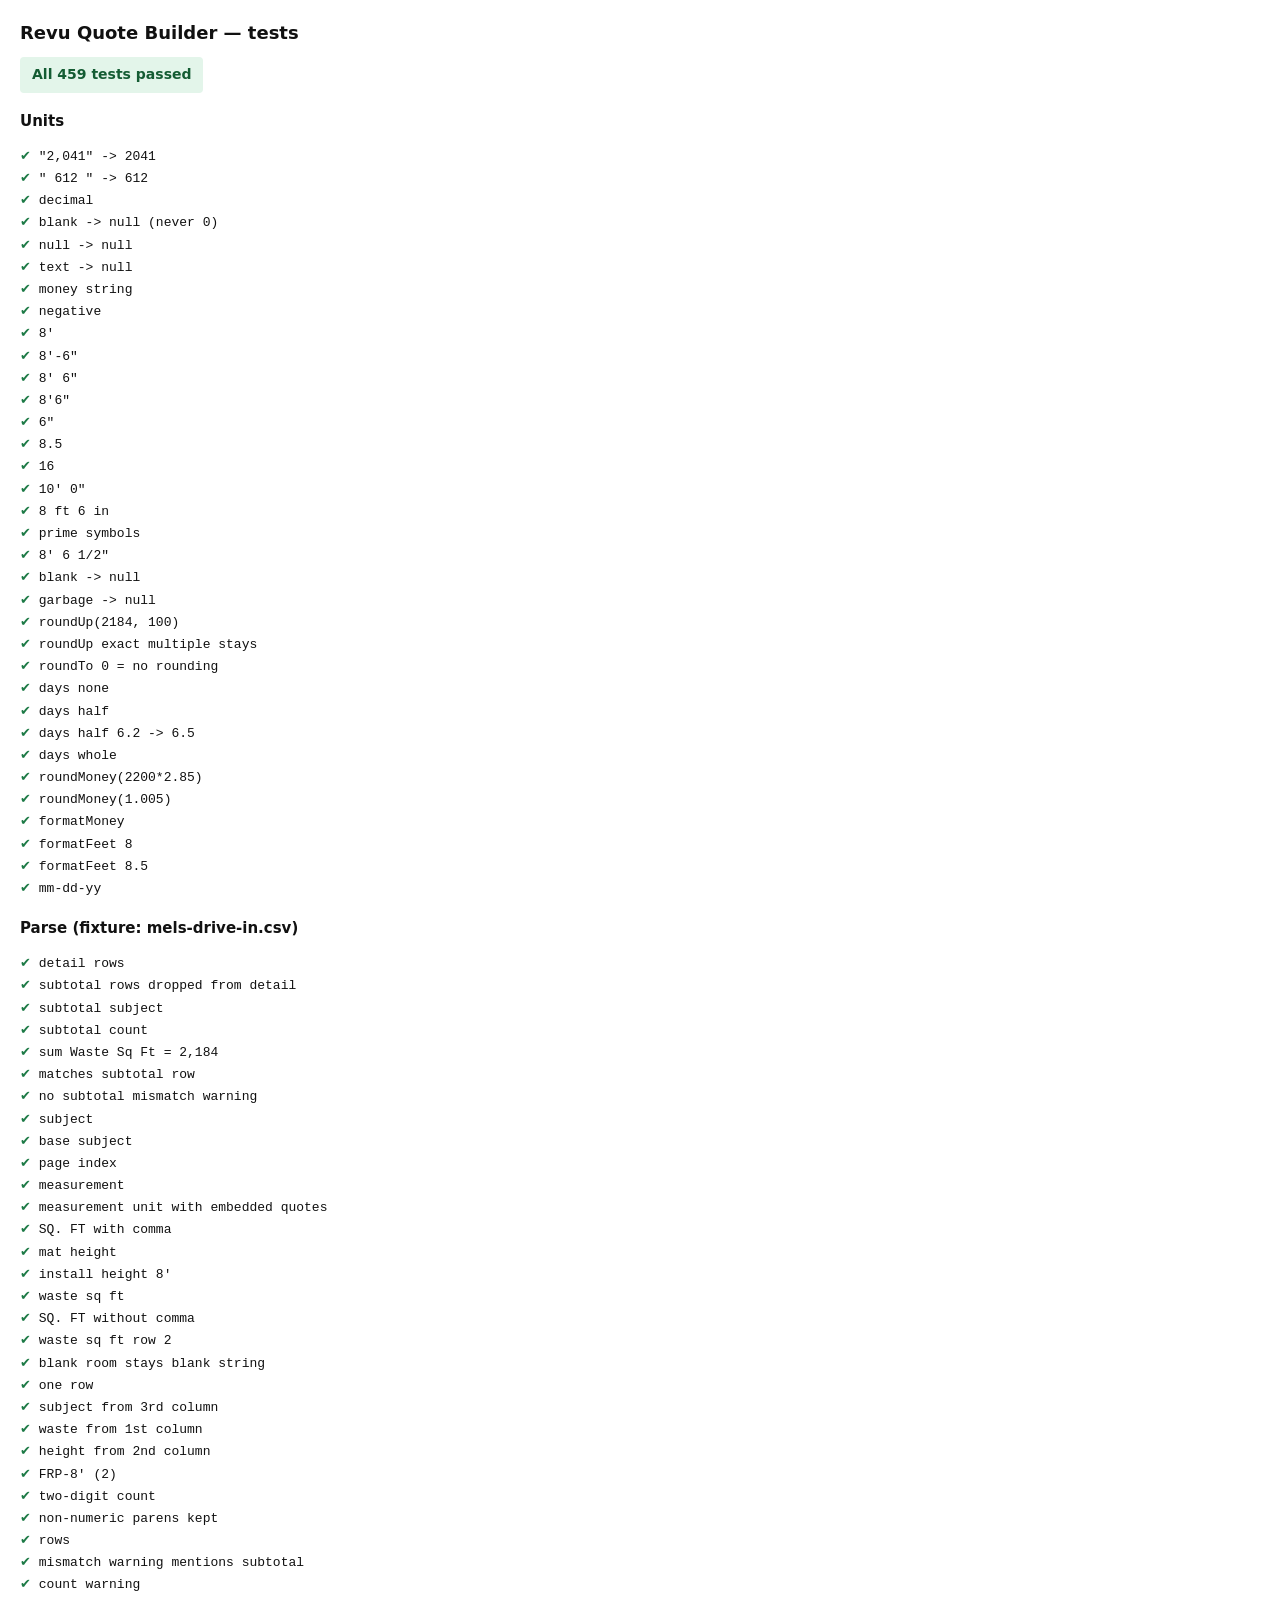
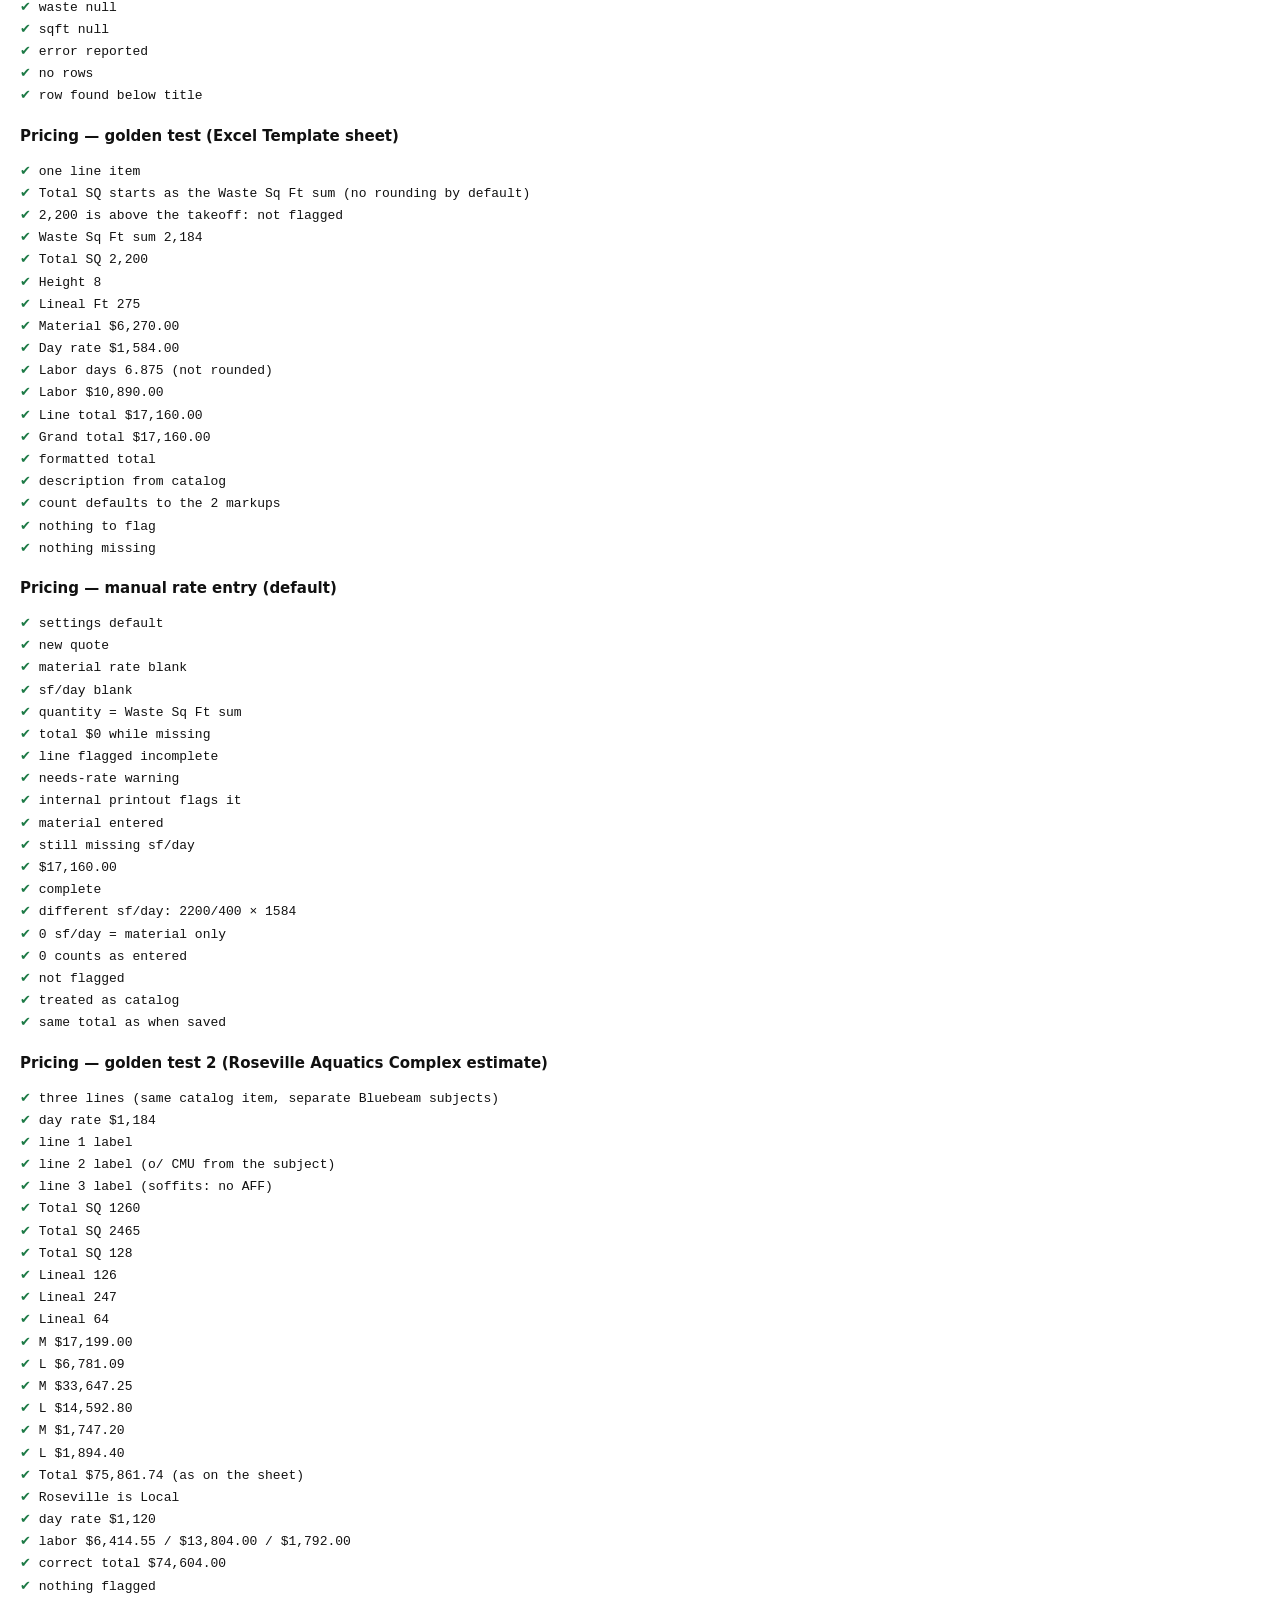
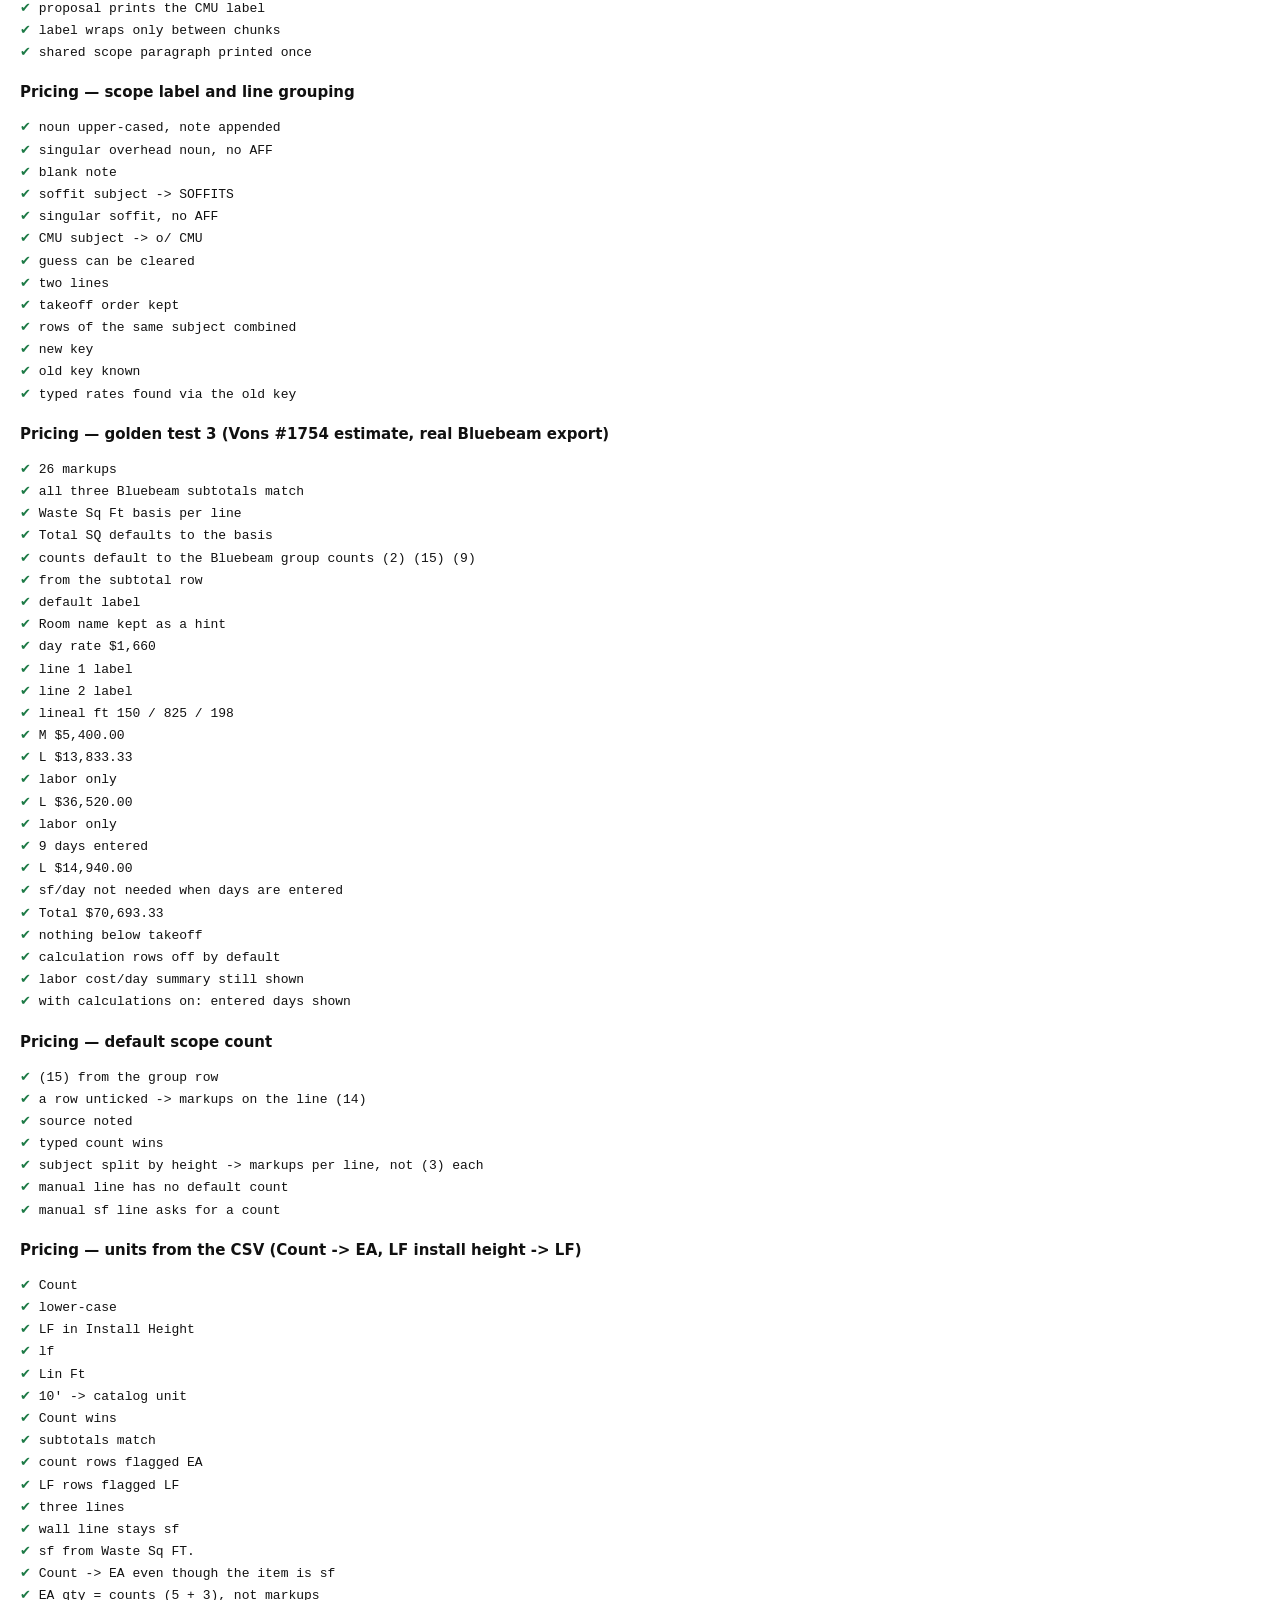
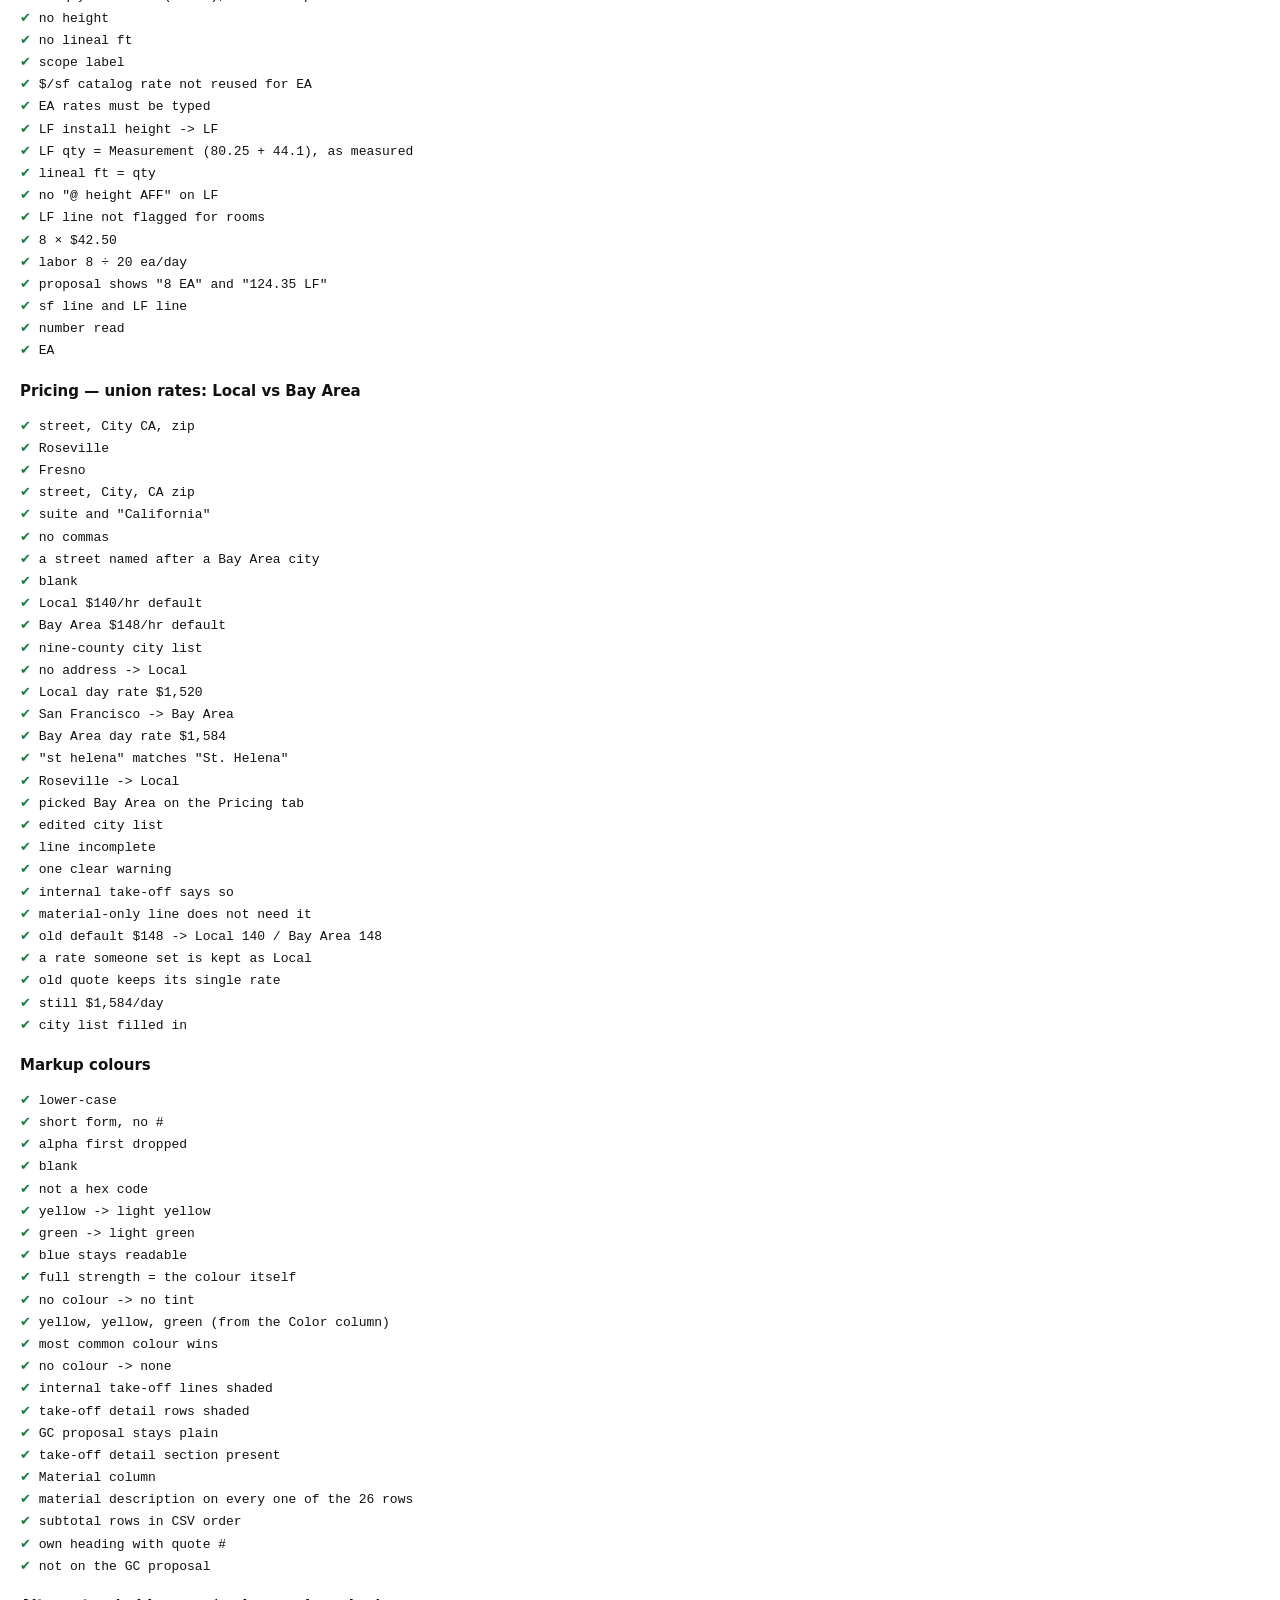
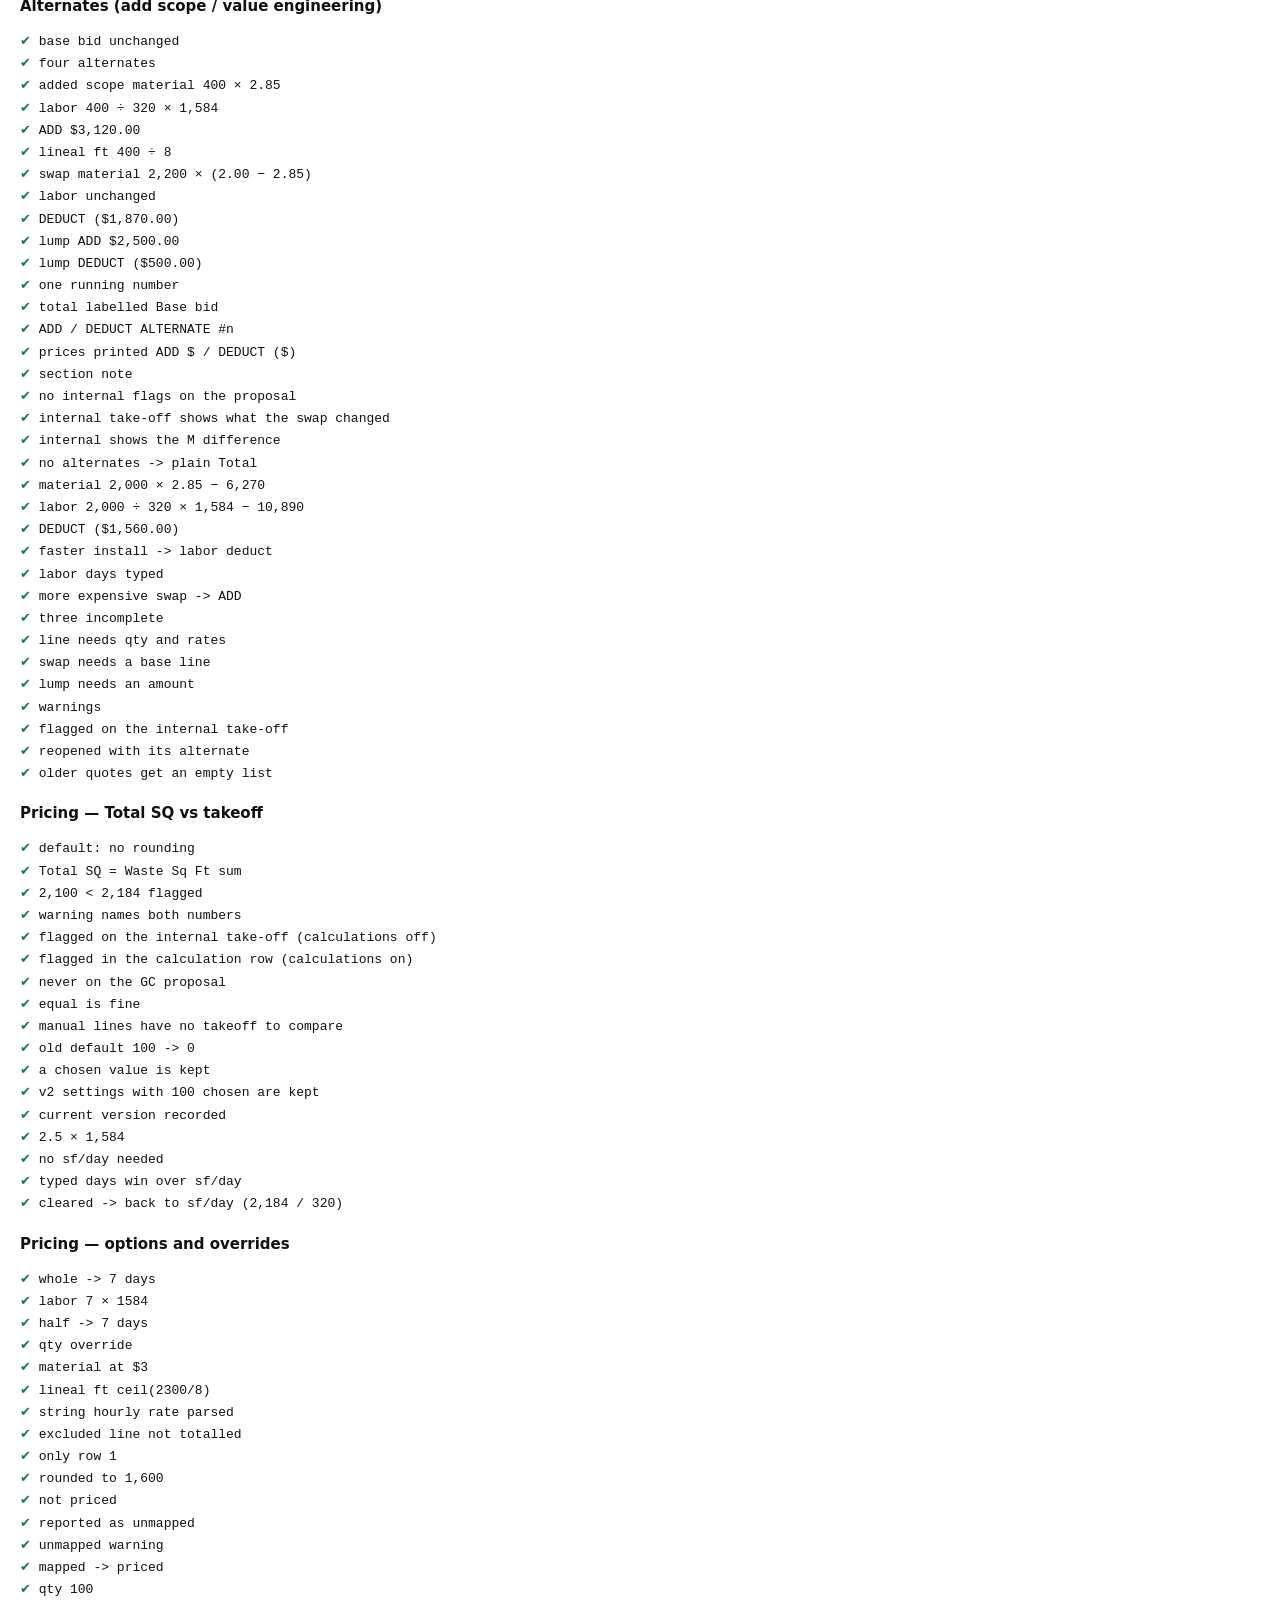
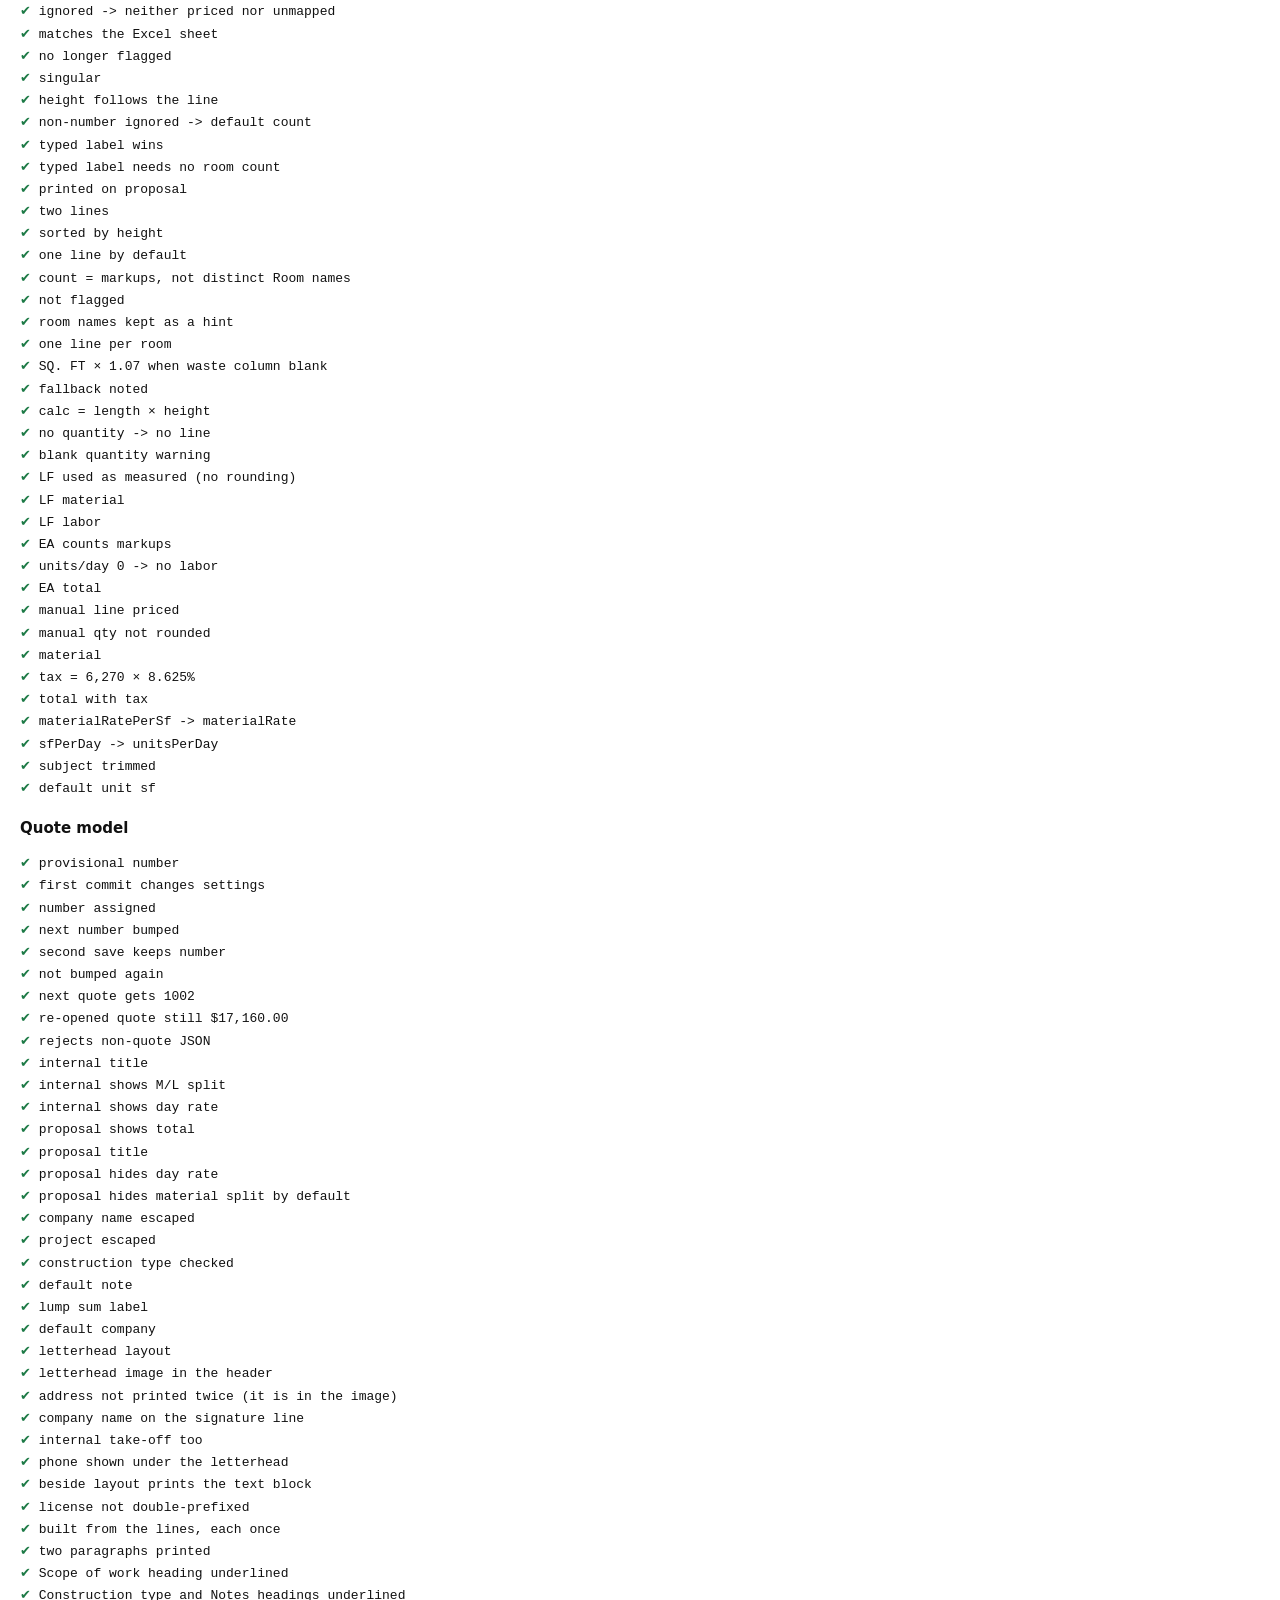
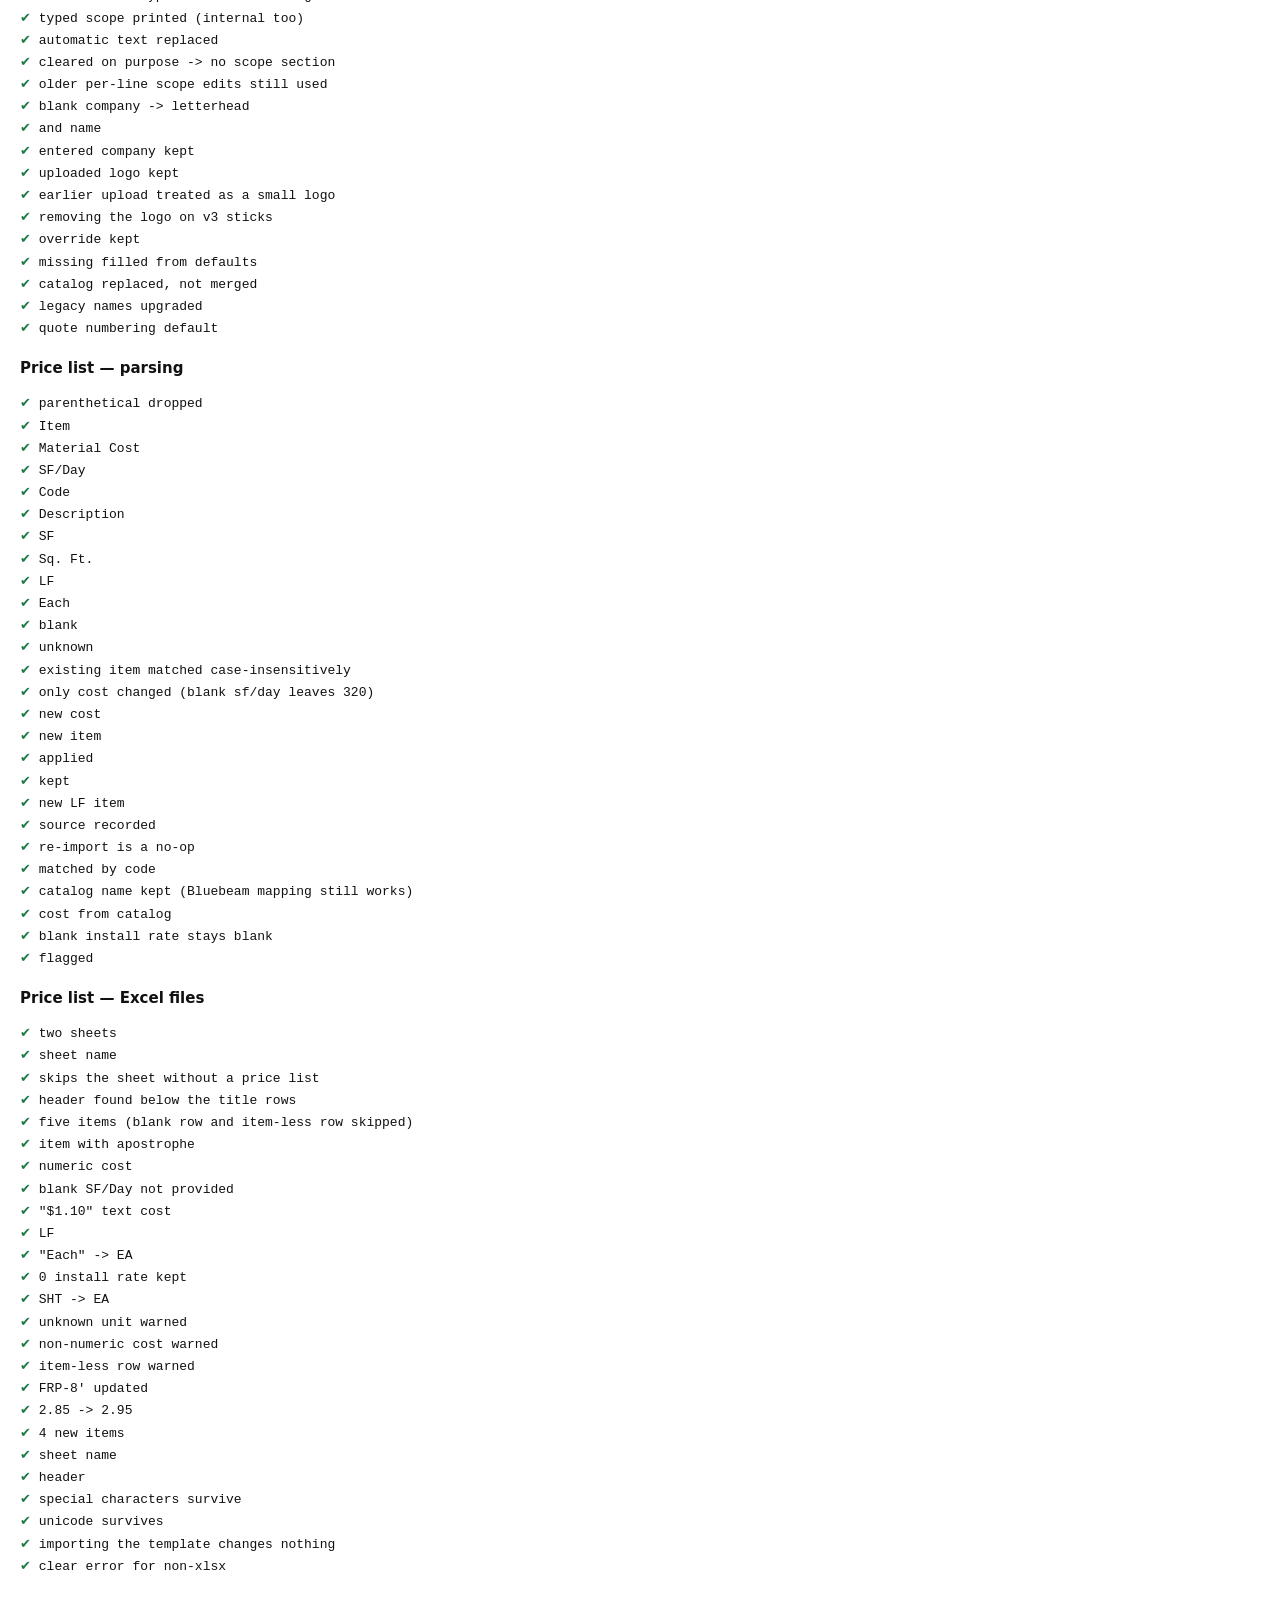
==== commit eeb2e9d9: "Alternates: added scope, VE swaps and lump sums, listed under the base bid - Pricing.priceAlternates" ====
--- a/test/tests.html
+++ b/test/tests.html
@@ -620,6 +620,85 @@
       ok(!/doc-takeoff/.test(Quote.render(q, pr, s, 'proposal')), 'not on the GC proposal');
     });
 
+    group('Alternates (add scope / value engineering)');
+    test('added scope, VE swap and lump sum', function () {
+      var s = freshSettings();                 // catalog rates $2.85/sf, 320 sf/day; Mel's: 2,200 sf, $1,584/day
+      var q = newQ(s);
+      var key = Pricing.price(q, fixture().rows).lines[0].key;
+      q.alternates = [
+        { id: 'a1', kind: 'line', title: "(1) ROOM @ 8' AFF - FRP AT DISH ROOM", catalogSubject: "FRP-8'", qty: '400', height: "8'" },
+        { id: 'a2', kind: 'swap', title: 'VE: CLASS C IN LIEU OF CLASS A', lineKey: key, materialRate: '2.00' },
+        { id: 'a3', kind: 'lump', title: 'REMOVE EXISTING TILE', direction: 'add', amount: '2,500' },
+        { id: 'a4', kind: 'lump', title: 'OWNER SUPPLIES TRIM', direction: 'deduct', amount: '500' }
+      ];
+      var pr = Pricing.price(q, fixture().rows);
+      eq(pr.totals.total, 17160, 'base bid unchanged');
+      var A = pr.alternates;
+      eq(A.length, 4, 'four alternates');
+      eq(A[0].material, 1140, 'added scope material 400 × 2.85');
+      eq(A[0].labor, 1980, 'labor 400 ÷ 320 × 1,584');
+      eq(A[0].direction + ' ' + A[0].amount, 'add 3120', 'ADD $3,120.00');
+      eq(A[0].linealFt, 50, 'lineal ft 400 ÷ 8');
+      eq(A[1].material, -1870, 'swap material 2,200 × (2.00 − 2.85)');
+      eq(A[1].labor, 0, 'labor unchanged');
+      eq(A[1].direction + ' ' + A[1].amount, 'deduct 1870', 'DEDUCT ($1,870.00)');
+      eq(A[2].direction + ' ' + A[2].amount, 'add 2500', 'lump ADD $2,500.00');
+      eq(A[3].direction + ' ' + A[3].amount, 'deduct 500', 'lump DEDUCT ($500.00)');
+      eq(A.map(function (a) { return a.number; }).join(','), '1,2,3,4', 'one running number');
+      var doc = Quote.render(q, pr, s, 'proposal');
+      ok(/>Base bid<\/th>/.test(doc), 'total labelled Base bid');
+      ok(/ADD ALTERNATE #1/.test(doc) && /DEDUCT ALTERNATE #2/.test(doc) && /ADD ALTERNATE #3/.test(doc) && /DEDUCT ALTERNATE #4/.test(doc), 'ADD / DEDUCT ALTERNATE #n');
+      ok(/ADD \$3,120\.00/.test(doc) && /DEDUCT \(\$1,870\.00\)/.test(doc), 'prices printed ADD $ / DEDUCT ($)');
+      ok(/not included in base bid/.test(doc), 'section note');
+      ok(!/doc-flag/.test(doc), 'no internal flags on the proposal');
+      var internal = Quote.render(q, pr, s, 'internal');
+      ok(/material \$2\.85 → \$2\.00\/sf/.test(internal), 'internal take-off shows what the swap changed');
+      ok(/\(\$1,870\.00\)/.test(internal), 'internal shows the M difference');
+      q.alternates = [];
+      ok(/>Total<\/th>/.test(Quote.render(q, Pricing.price(q, fixture().rows), s, 'proposal')), 'no alternates -> plain Total');
+    });
+    test('VE swap: quantity and labor changes', function () {
+      var s = freshSettings();
+      var q = newQ(s);
+      var key = Pricing.price(q, fixture().rows).lines[0].key;
+      q.alternates = [{ id: 'a', kind: 'swap', lineKey: key, qty: '2000' }];
+      var a = Pricing.price(q, fixture().rows).alternates[0];
+      eq(a.material, -570, 'material 2,000 × 2.85 − 6,270');
+      eq(a.labor, -990, 'labor 2,000 ÷ 320 × 1,584 − 10,890');
+      eq(a.signed, -1560, 'DEDUCT ($1,560.00)');
+      q.alternates[0] = { id: 'a', kind: 'swap', lineKey: key, unitsPerDay: '400' };
+      eq(Pricing.price(q, fixture().rows).alternates[0].labor, Units.roundMoney(2200 / 400 * 1584) - 10890, 'faster install -> labor deduct');
+      q.alternates[0] = { id: 'a', kind: 'swap', lineKey: key, laborDays: '5' };
+      eq(Pricing.price(q, fixture().rows).alternates[0].labor, 5 * 1584 - 10890, 'labor days typed');
+      q.alternates[0] = { id: 'a', kind: 'swap', lineKey: key, materialRate: '3.50' };
+      eq(Pricing.price(q, fixture().rows).alternates[0].direction, 'add', 'more expensive swap -> ADD');
+    });
+    test('incomplete alternates are flagged', function () {
+      var s = RqbStorage.normalizeSettings(null);   // manual rate entry
+      var q = newQ(s);
+      q.alternates = [
+        { id: 'a', kind: 'line', catalogSubject: "FRP-8'", qty: '' },
+        { id: 'b', kind: 'swap', lineKey: 'nope' },
+        { id: 'c', kind: 'lump', direction: 'add', amount: '' }
+      ];
+      var pr = Pricing.price(q, fixture().rows);
+      eq(pr.totals.alternatesIncomplete, 3, 'three incomplete');
+      ok(pr.alternates[0].missing.join() === 'quantity,material $/sf,sf/day', 'line needs qty and rates');
+      eq(pr.alternates[1].missing.join(), 'base line', 'swap needs a base line');
+      eq(pr.alternates[2].missing.join(), 'amount', 'lump needs an amount');
+      ok(pr.warnings.filter(function (w) { return w.code === 'altincomplete'; }).length === 3, 'warnings');
+      ok(/INCOMPLETE: enter quantity/.test(Quote.render(q, pr, s, 'internal')), 'flagged on the internal take-off');
+    });
+    test('alternates are saved with the quote', function () {
+      var s = freshSettings();
+      var q = newQ(s);
+      q.alternates = [{ id: 'x', kind: 'lump', title: 'T', direction: 'deduct', amount: '100' }];
+      var q2 = Quote.fromFile(JSON.parse(JSON.stringify(Quote.toFile(q))), s);
+      eq(Pricing.price(q2, fixture().rows).alternates[0].signed, -100, 'reopened with its alternate');
+      var old = Quote.newQuote(s); delete old.alternates;
+      eq(Quote.fromFile({ kind: Quote.FILE_KIND, quote: JSON.parse(JSON.stringify(old)) }, s).alternates.length, 0, 'older quotes get an empty list');
+    });
+
     group('Pricing — Total SQ vs takeoff');
     test('no rounding by default; typed Total SQ below takeoff is flagged', function () {
       var s = RqbStorage.normalizeSettings(null);
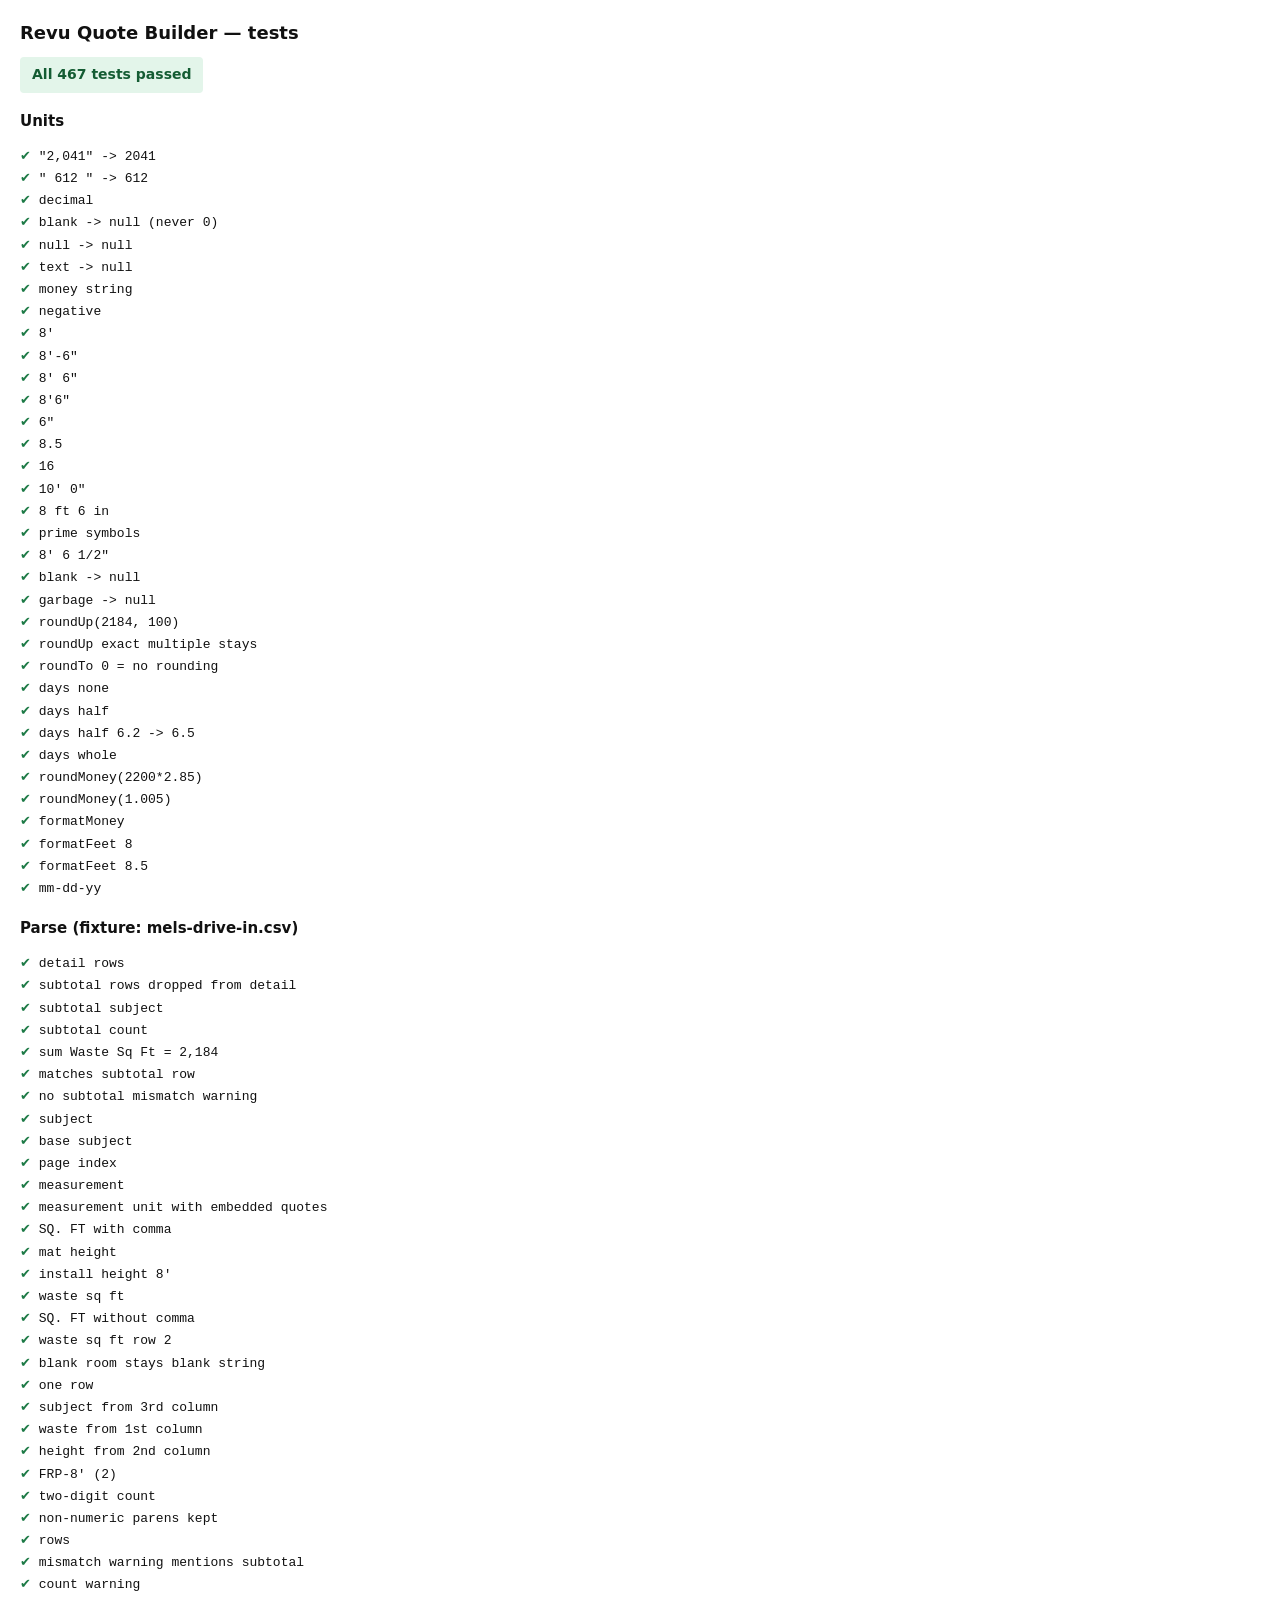
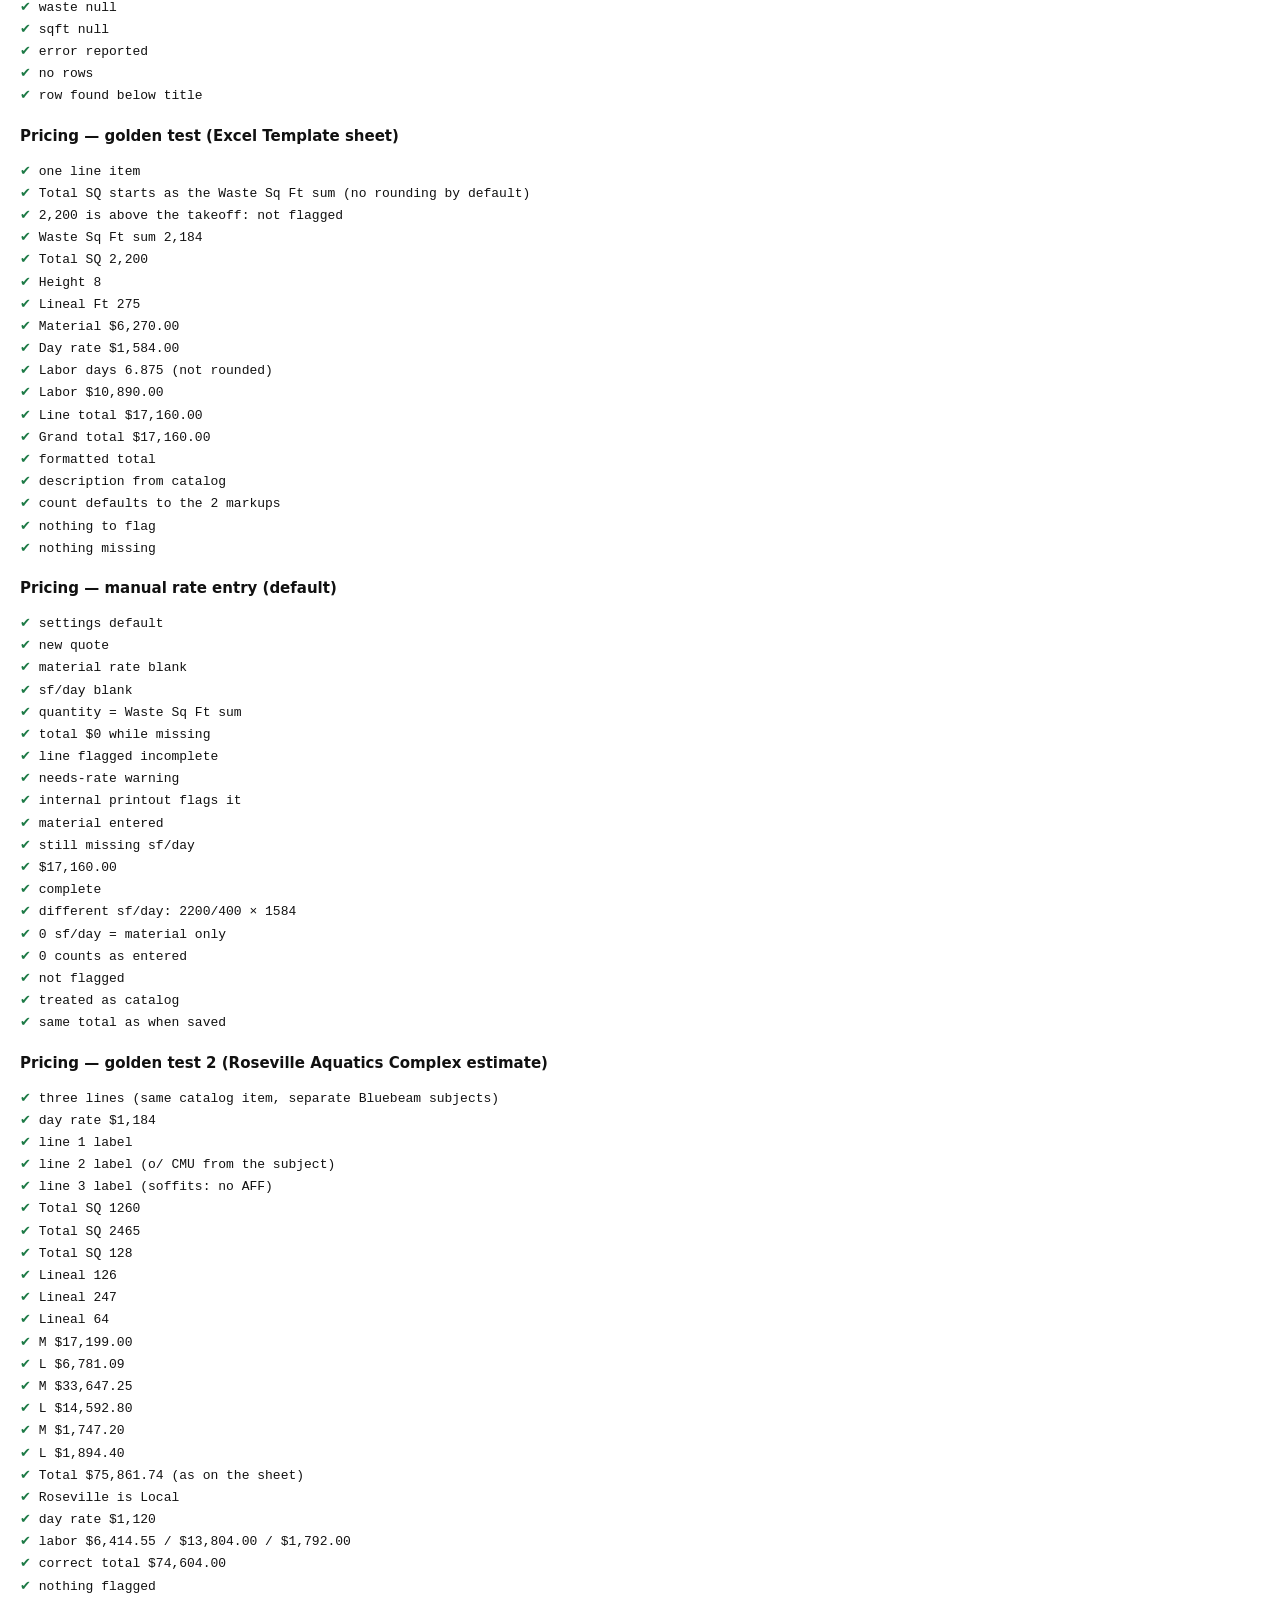
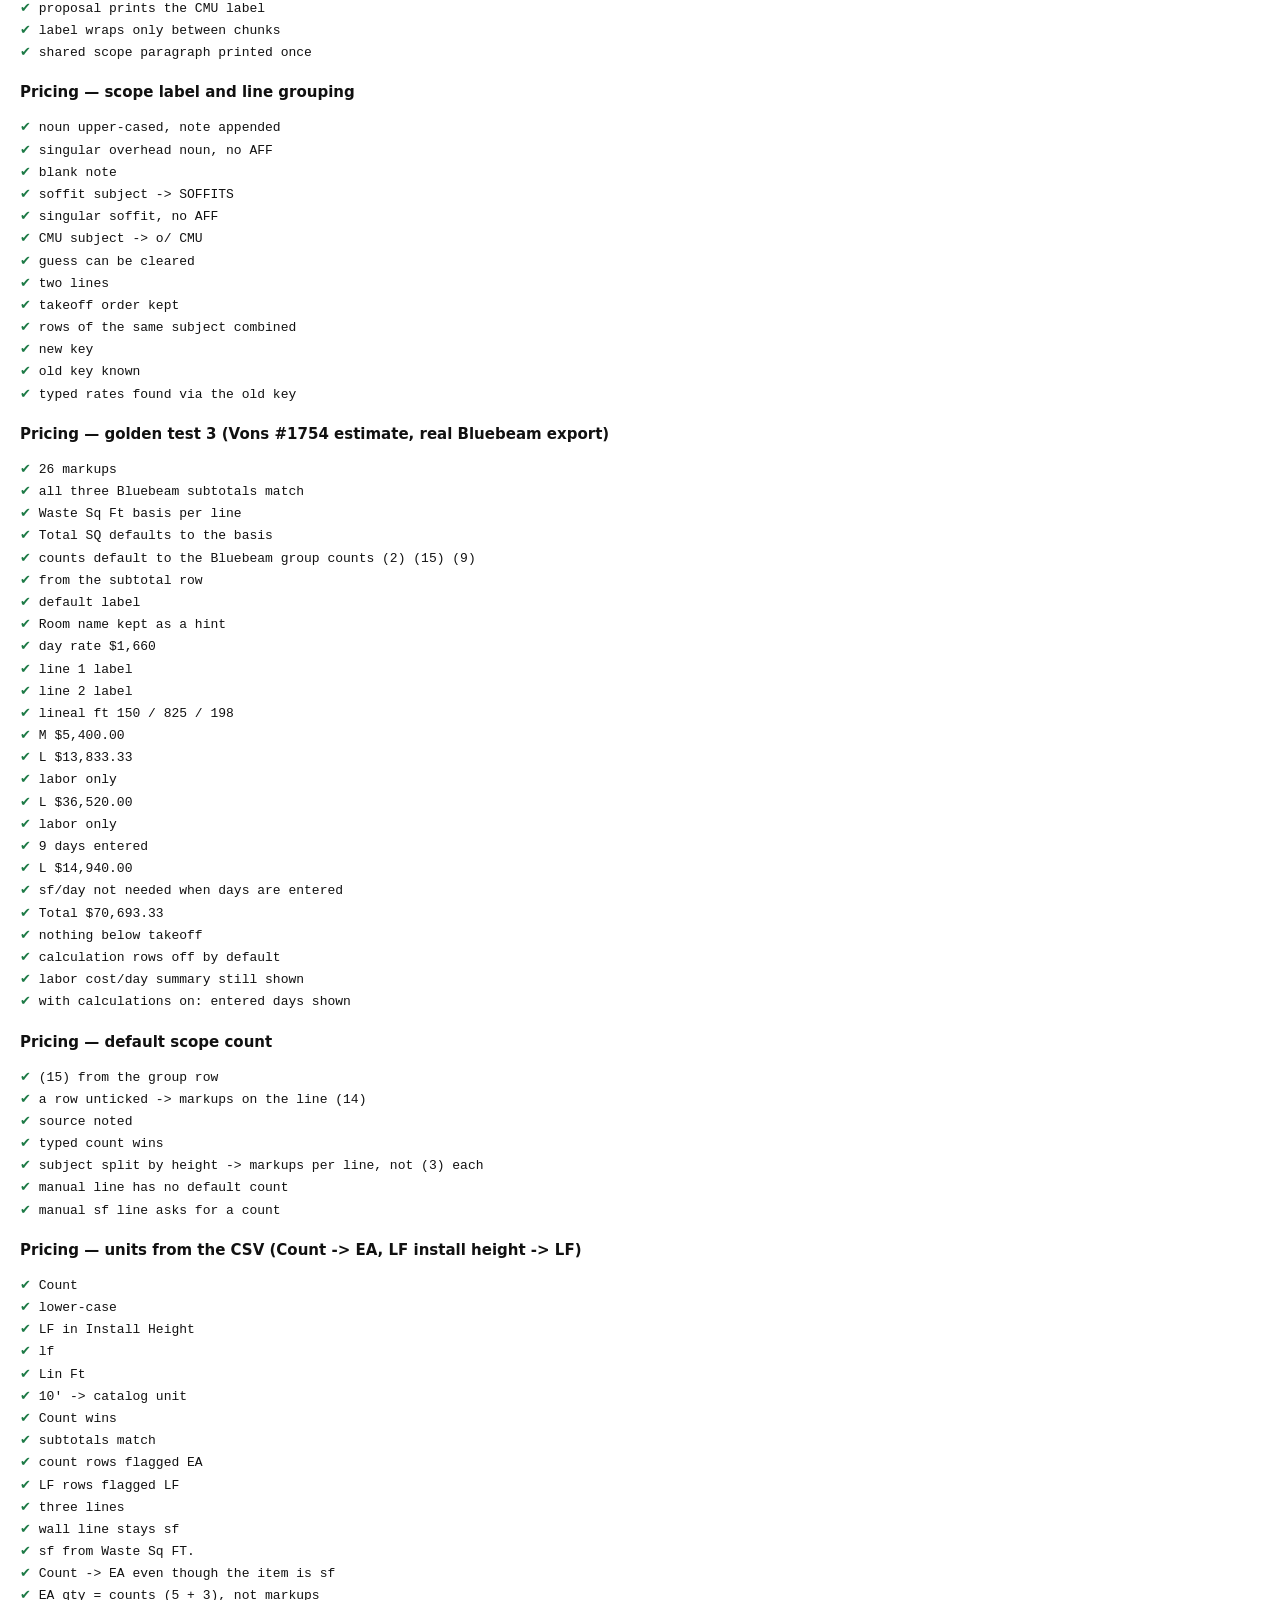
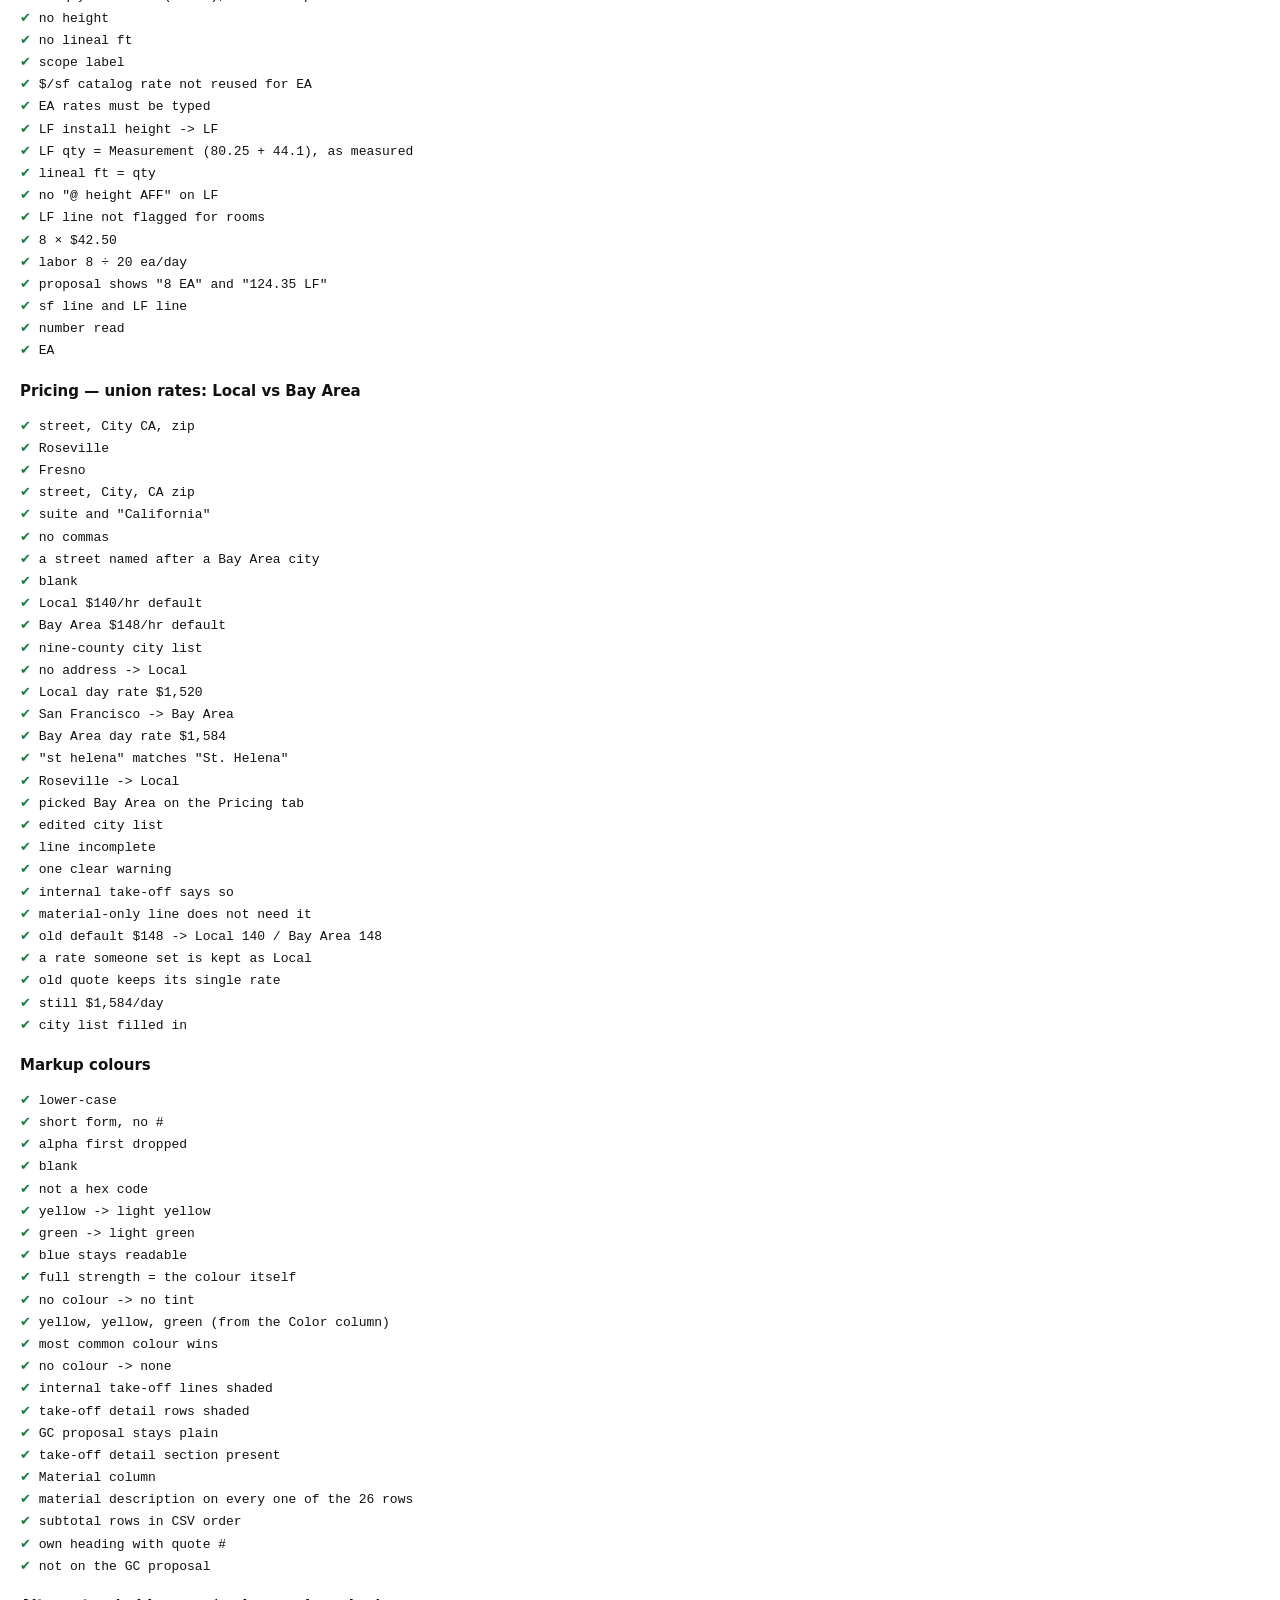
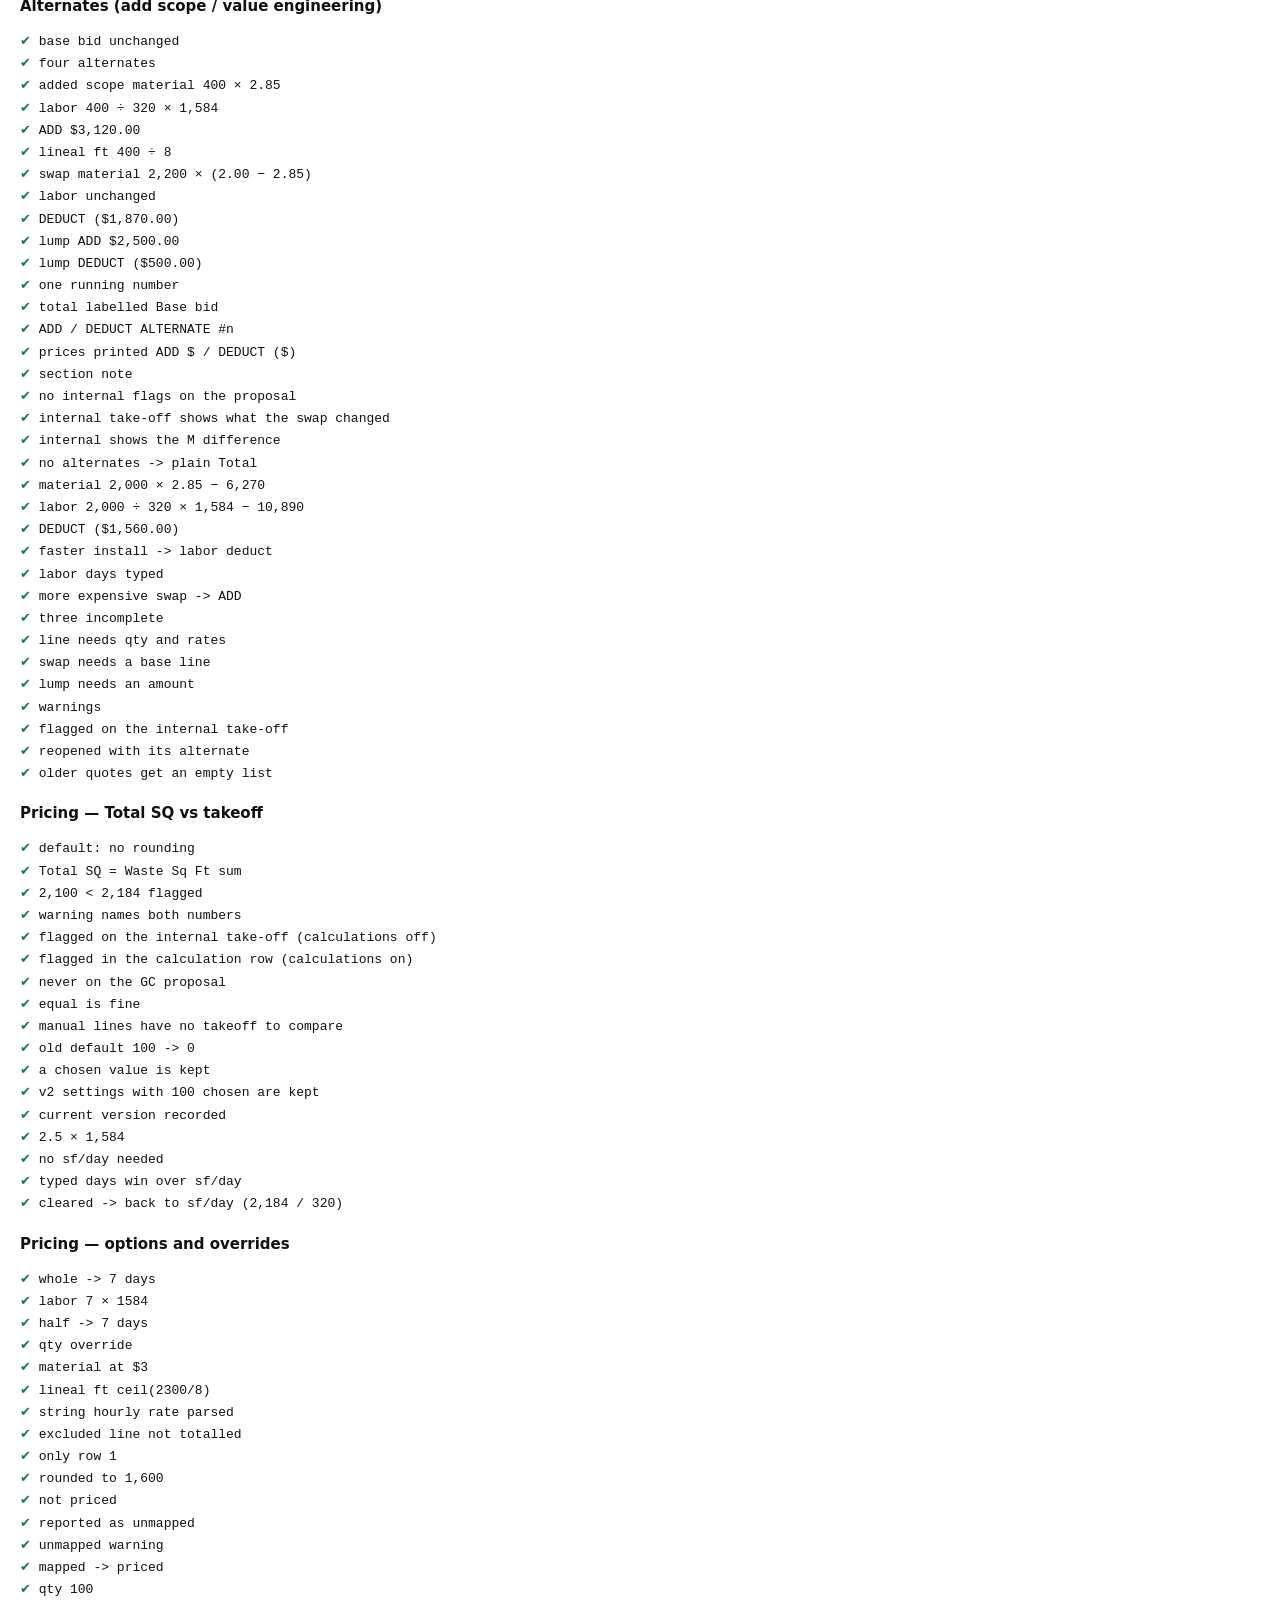
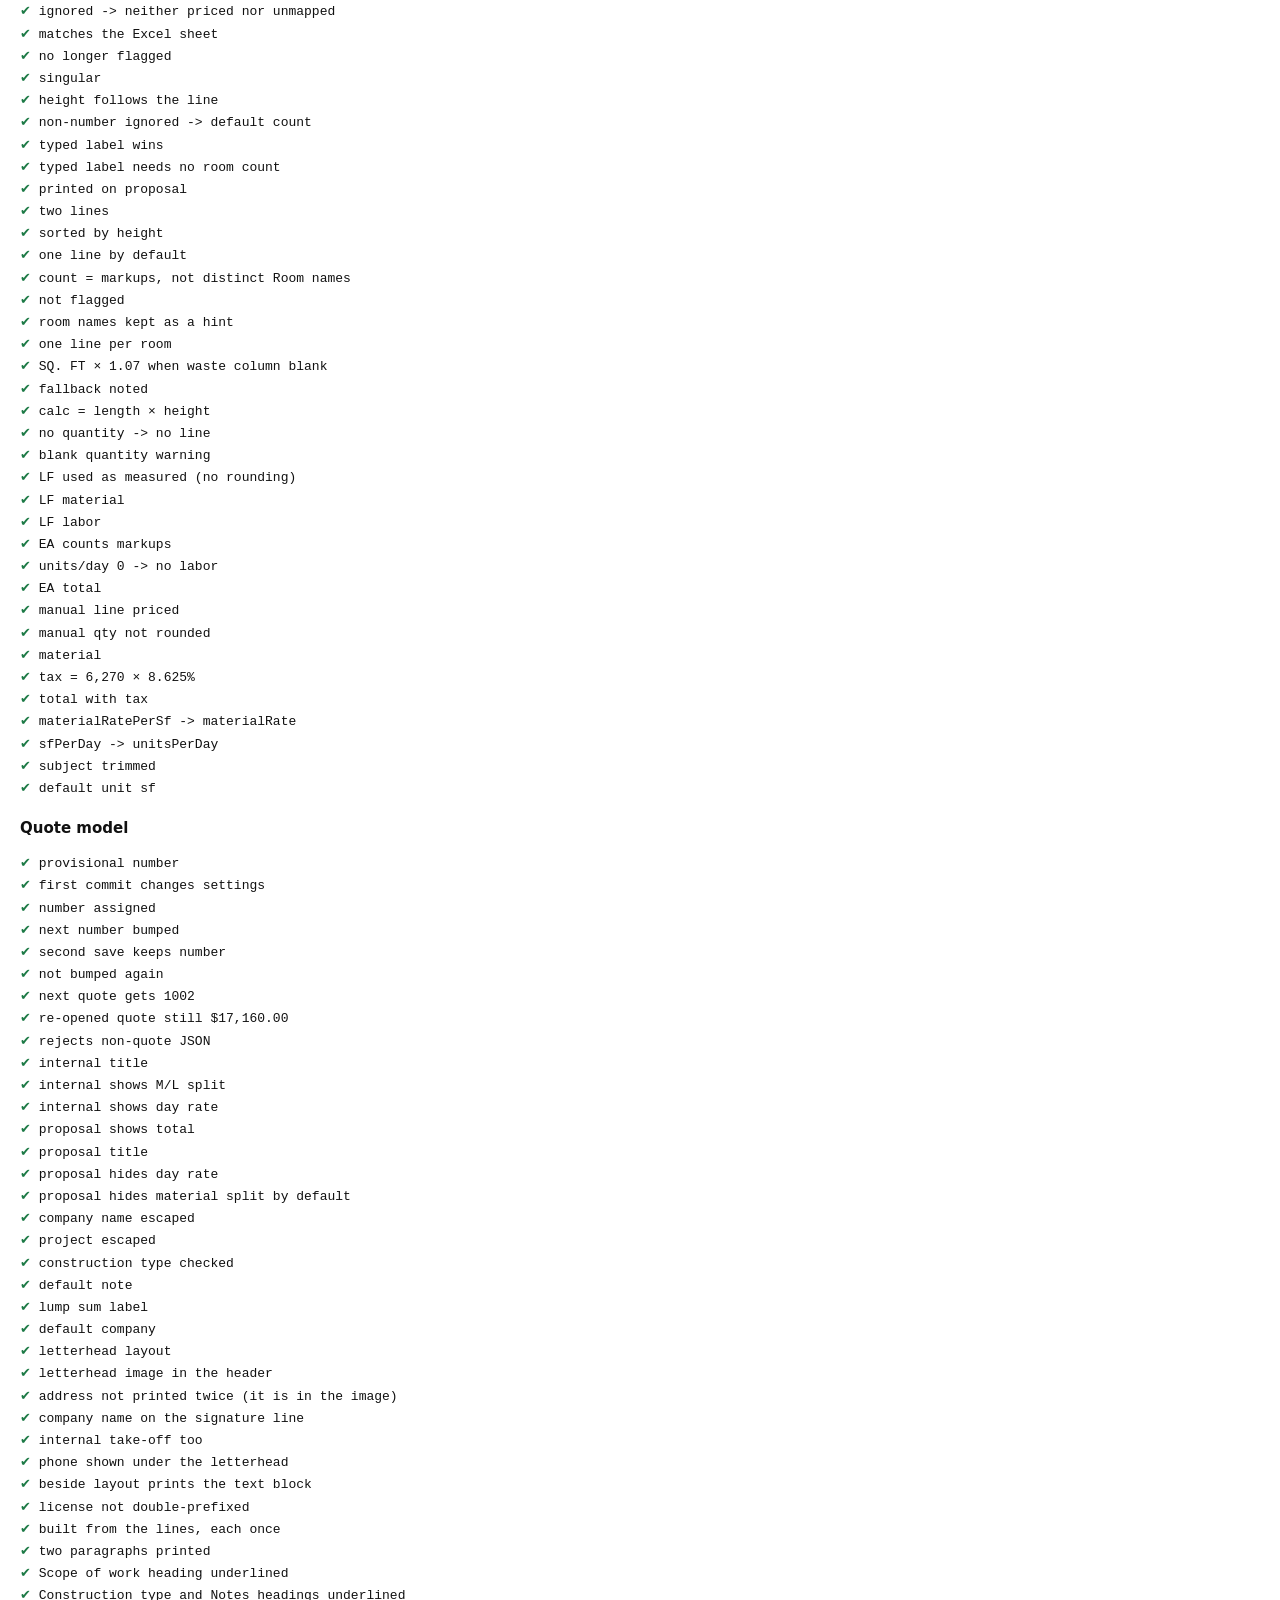
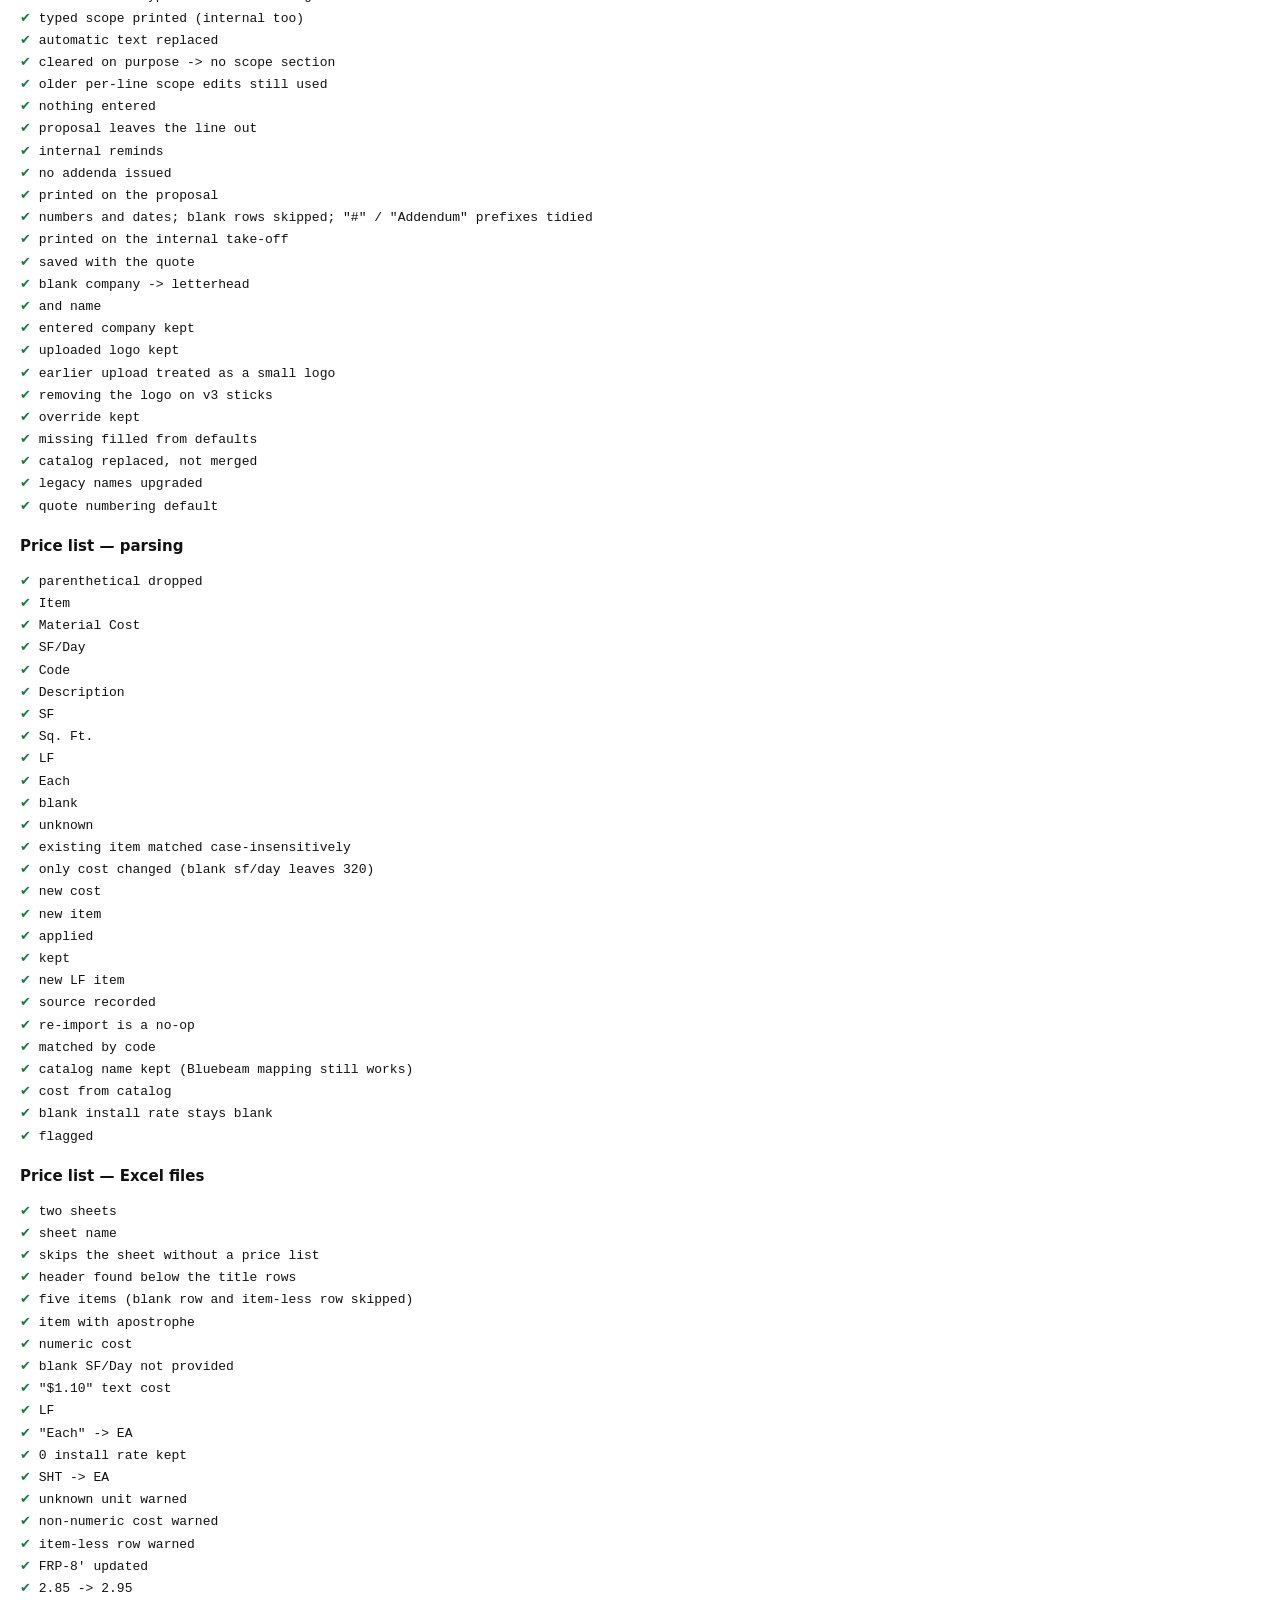
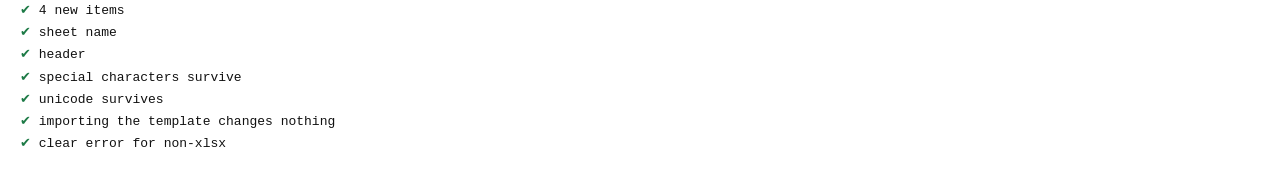
==== commit aa307d50: "Addenda reviewed line on the GC proposal and internal take-off - Quote tab: Addenda reviewed list (a" ====
--- a/test/tests.html
+++ b/test/tests.html
@@ -982,6 +982,22 @@
       q.lineOverrides[Pricing.price(q, rows).lines[0].key] = { scope: 'OLD PER-LINE SCOPE' };   // quotes saved before this change
       ok(/OLD PER-LINE SCOPE/.test(Quote.scopeText(q, Pricing.price(q, rows))), 'older per-line scope edits still used');
     });
+    test('addenda reviewed', function () {
+      var s = freshSettings();
+      var q = newQ(s);
+      var pr = Pricing.price(q, fixture().rows);
+      eq(Quote.addendaText(q), '', 'nothing entered');
+      ok(!/Addenda reviewed/.test(Quote.render(q, pr, s, 'proposal')), 'proposal leaves the line out');
+      ok(/Addenda reviewed:<\/span> <em class="doc-flag">not entered<\/em>/.test(Quote.render(q, pr, s, 'internal')), 'internal reminds');
+      q.addendaNone = true;
+      eq(Quote.addendaText(q), 'None issued', 'no addenda issued');
+      ok(/Addenda reviewed:<\/span> <span class="doc-strong">None issued/.test(Quote.render(q, pr, s, 'proposal')), 'printed on the proposal');
+      q.addenda = [{ id: 'a', number: '1', date: '2026-10-15' }, { id: 'b', number: '#2', date: '2026-10-22' }, { id: 'c', number: 'Addendum 3', date: '' }, { id: 'd', number: '', date: '' }];
+      eq(Quote.addendaText(q), 'No. 1 (10-15-26), No. 2 (10-22-26), No. 3', 'numbers and dates; blank rows skipped; "#" / "Addendum" prefixes tidied');
+      ok(/No\. 1 \(10-15-26\), No\. 2 \(10-22-26\), No\. 3/.test(Quote.render(q, pr, s, 'internal')), 'printed on the internal take-off');
+      var q2 = Quote.fromFile(JSON.parse(JSON.stringify(Quote.toFile(q))), s);
+      eq(Quote.addendaText(q2), 'No. 1 (10-15-26), No. 2 (10-22-26), No. 3', 'saved with the quote');
+    });
     test('settings upgrade to the letterhead', function () {
       var blank = RqbStorage.normalizeSettings({ version: 2, company: { name: '', address: '', phone: '', email: '', license: '', logoDataUrl: '' } });
       eq(blank.company.logoDataUrl, 'img/universal-plastics-logo.png', 'blank company -> letterhead');
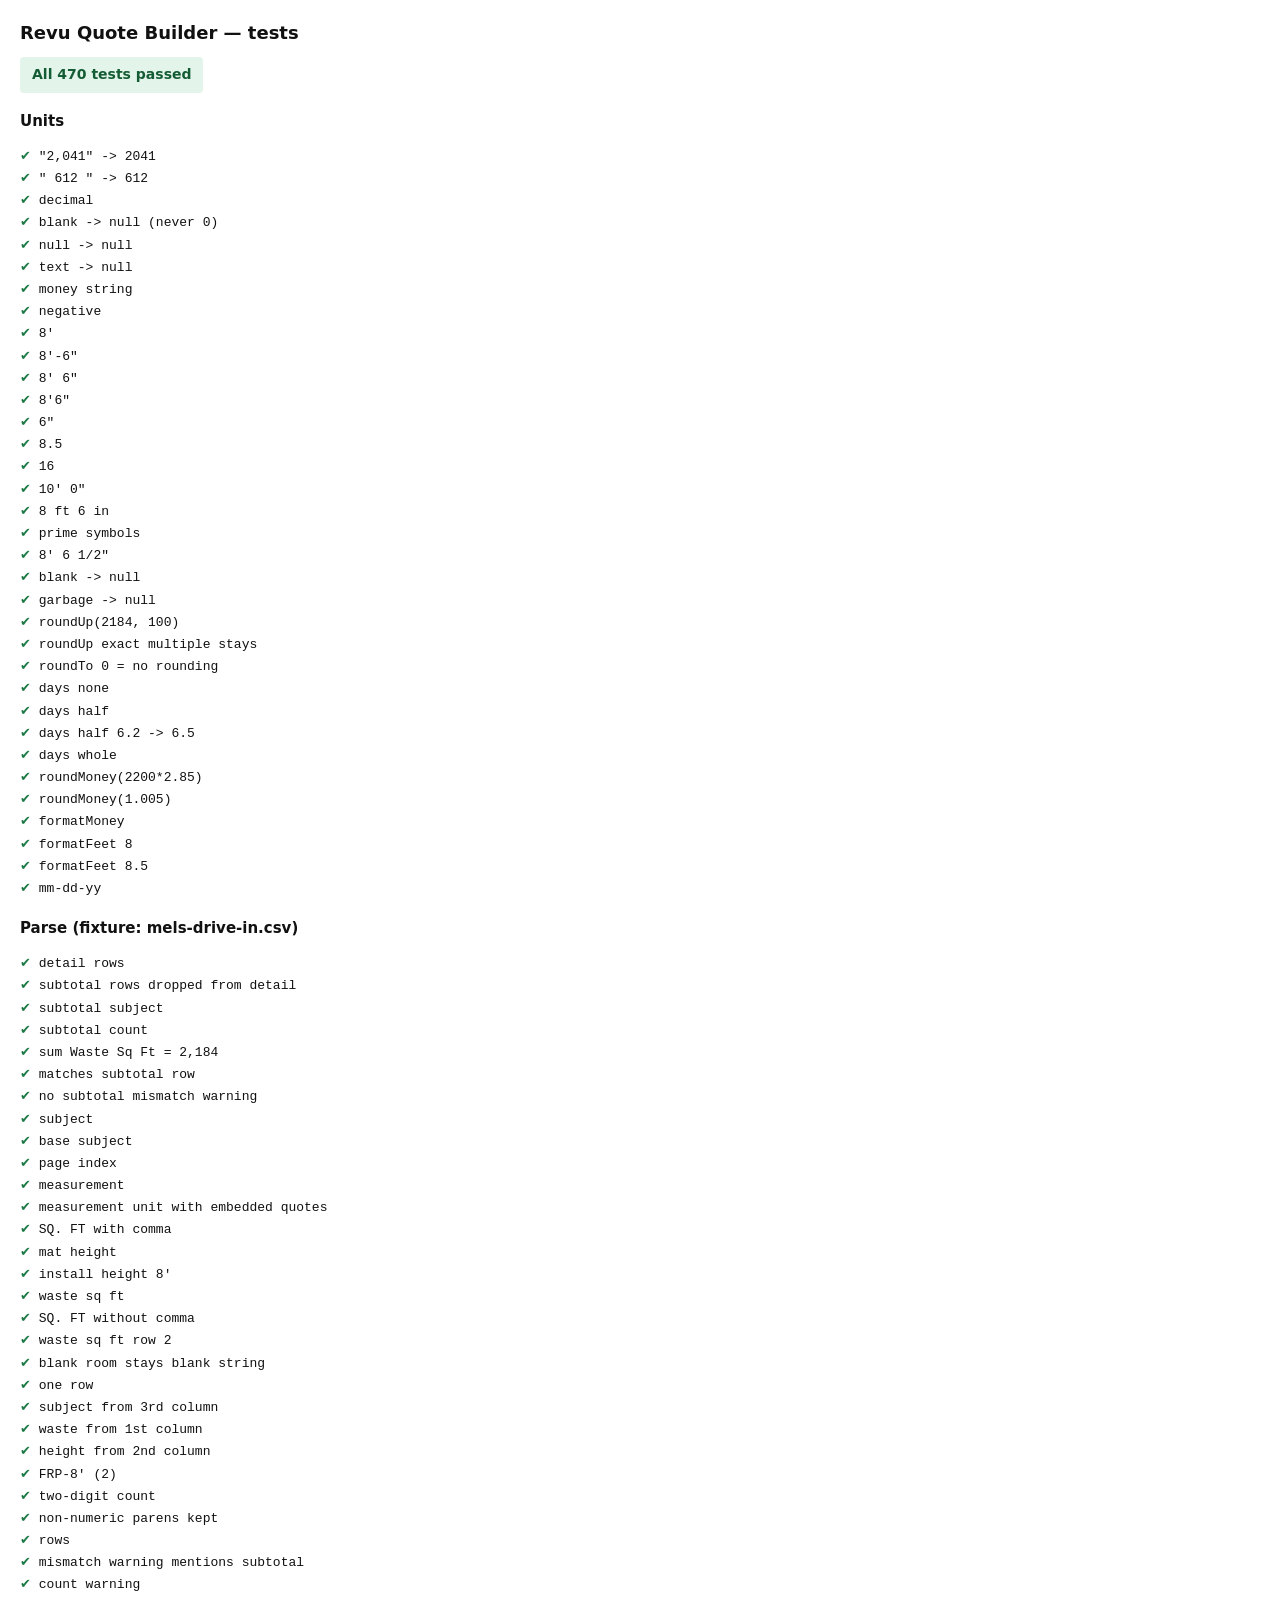
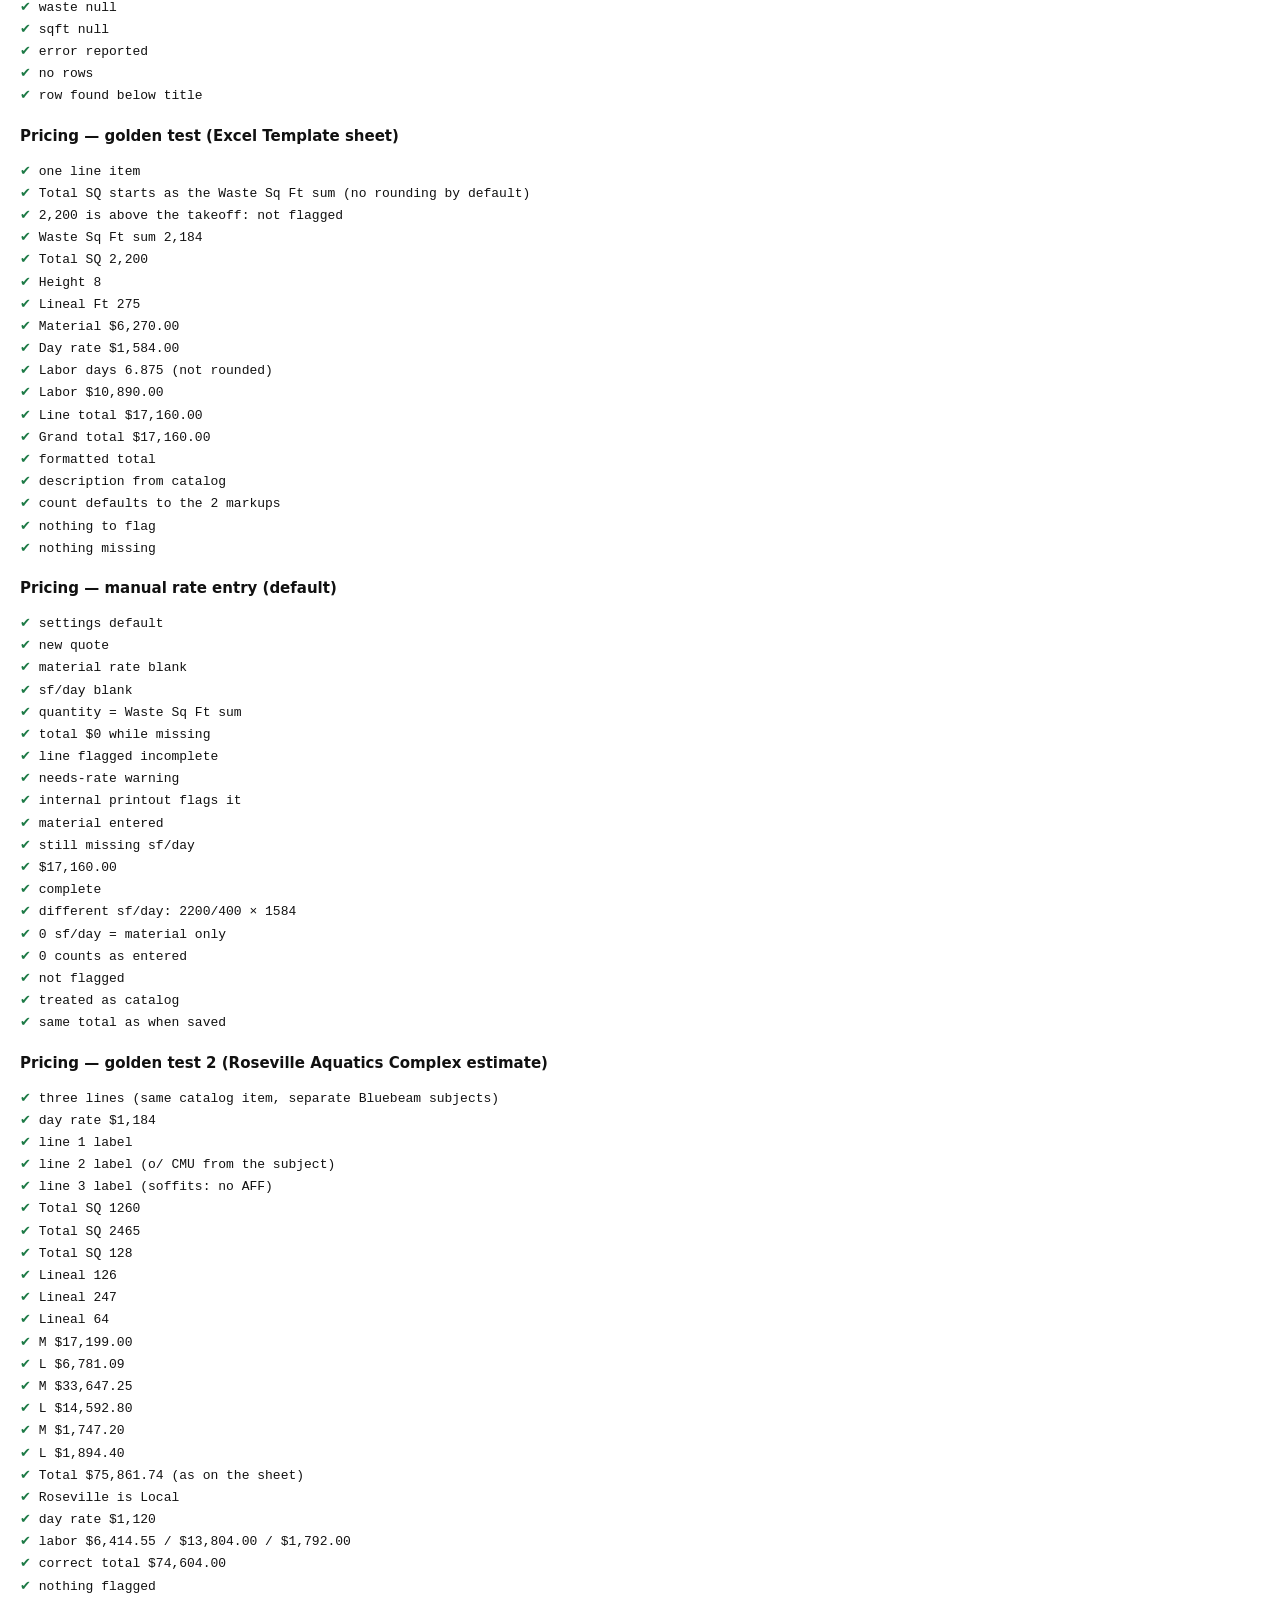
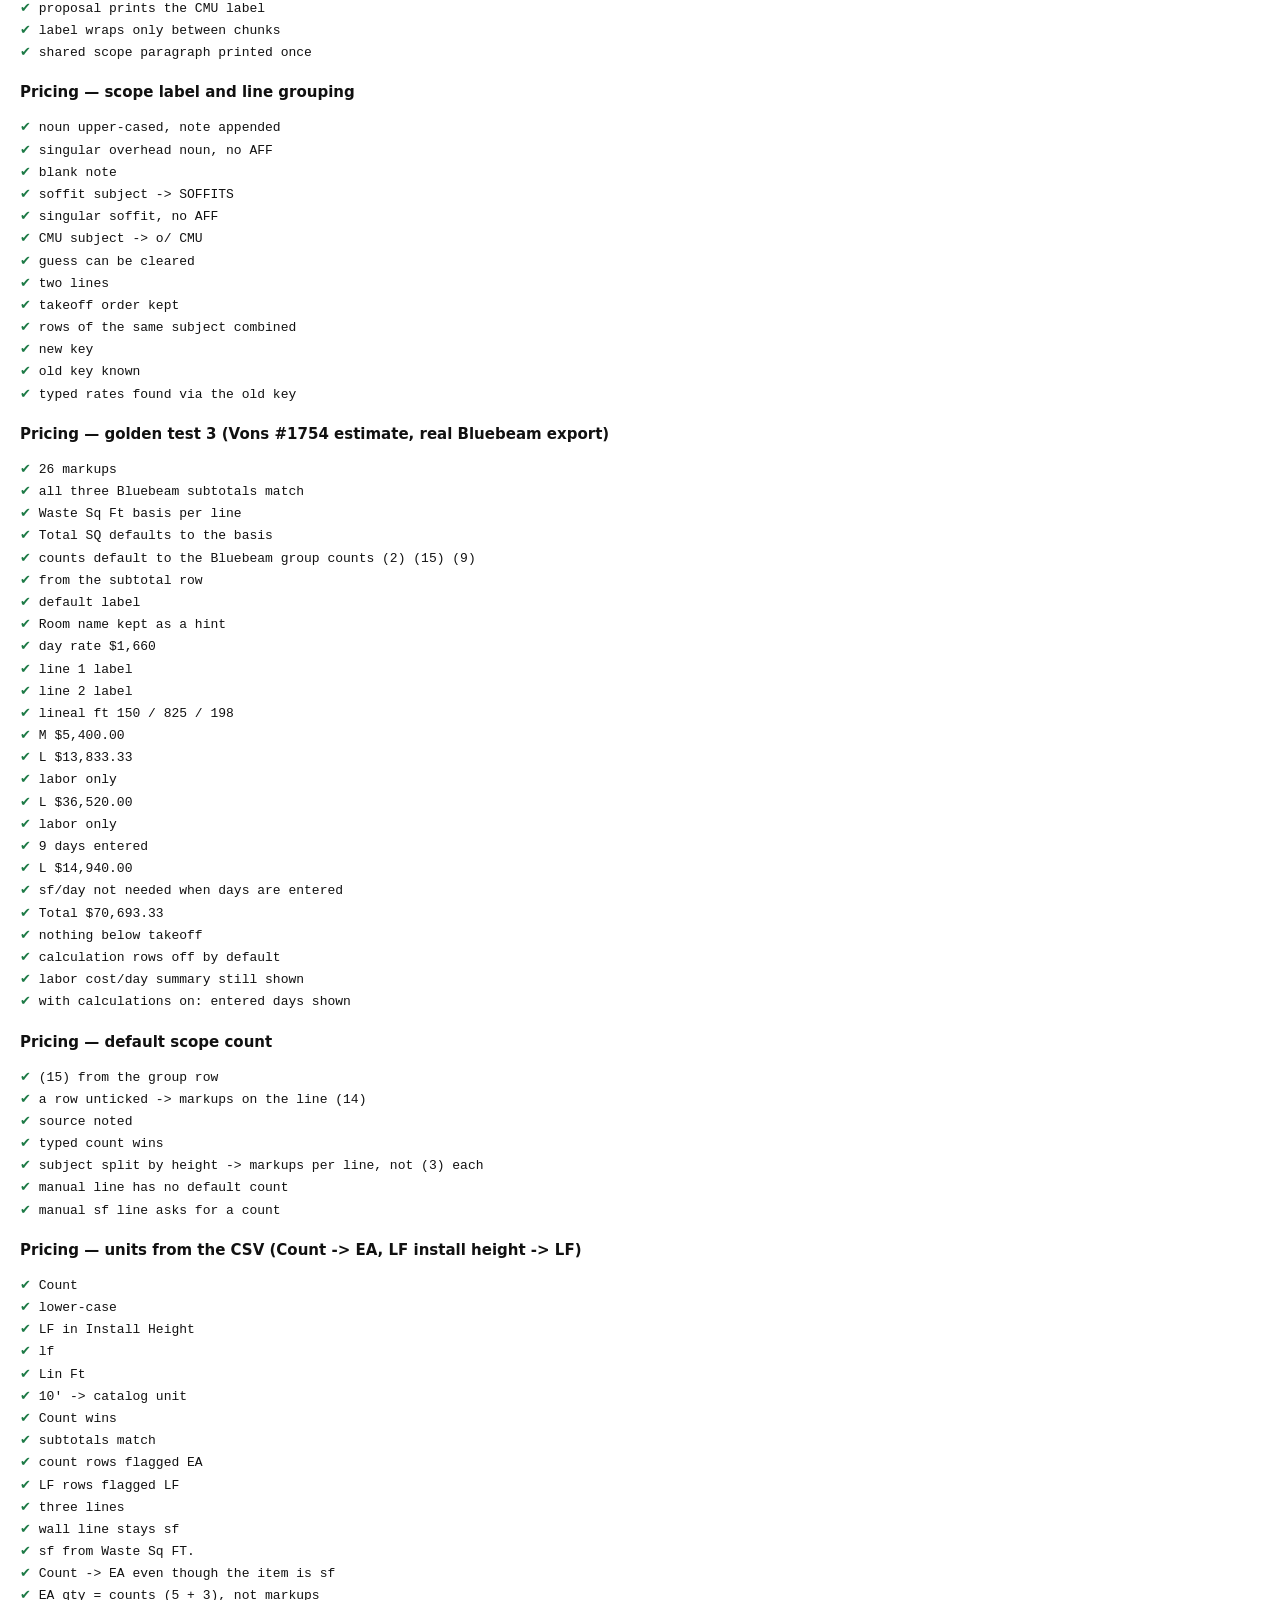
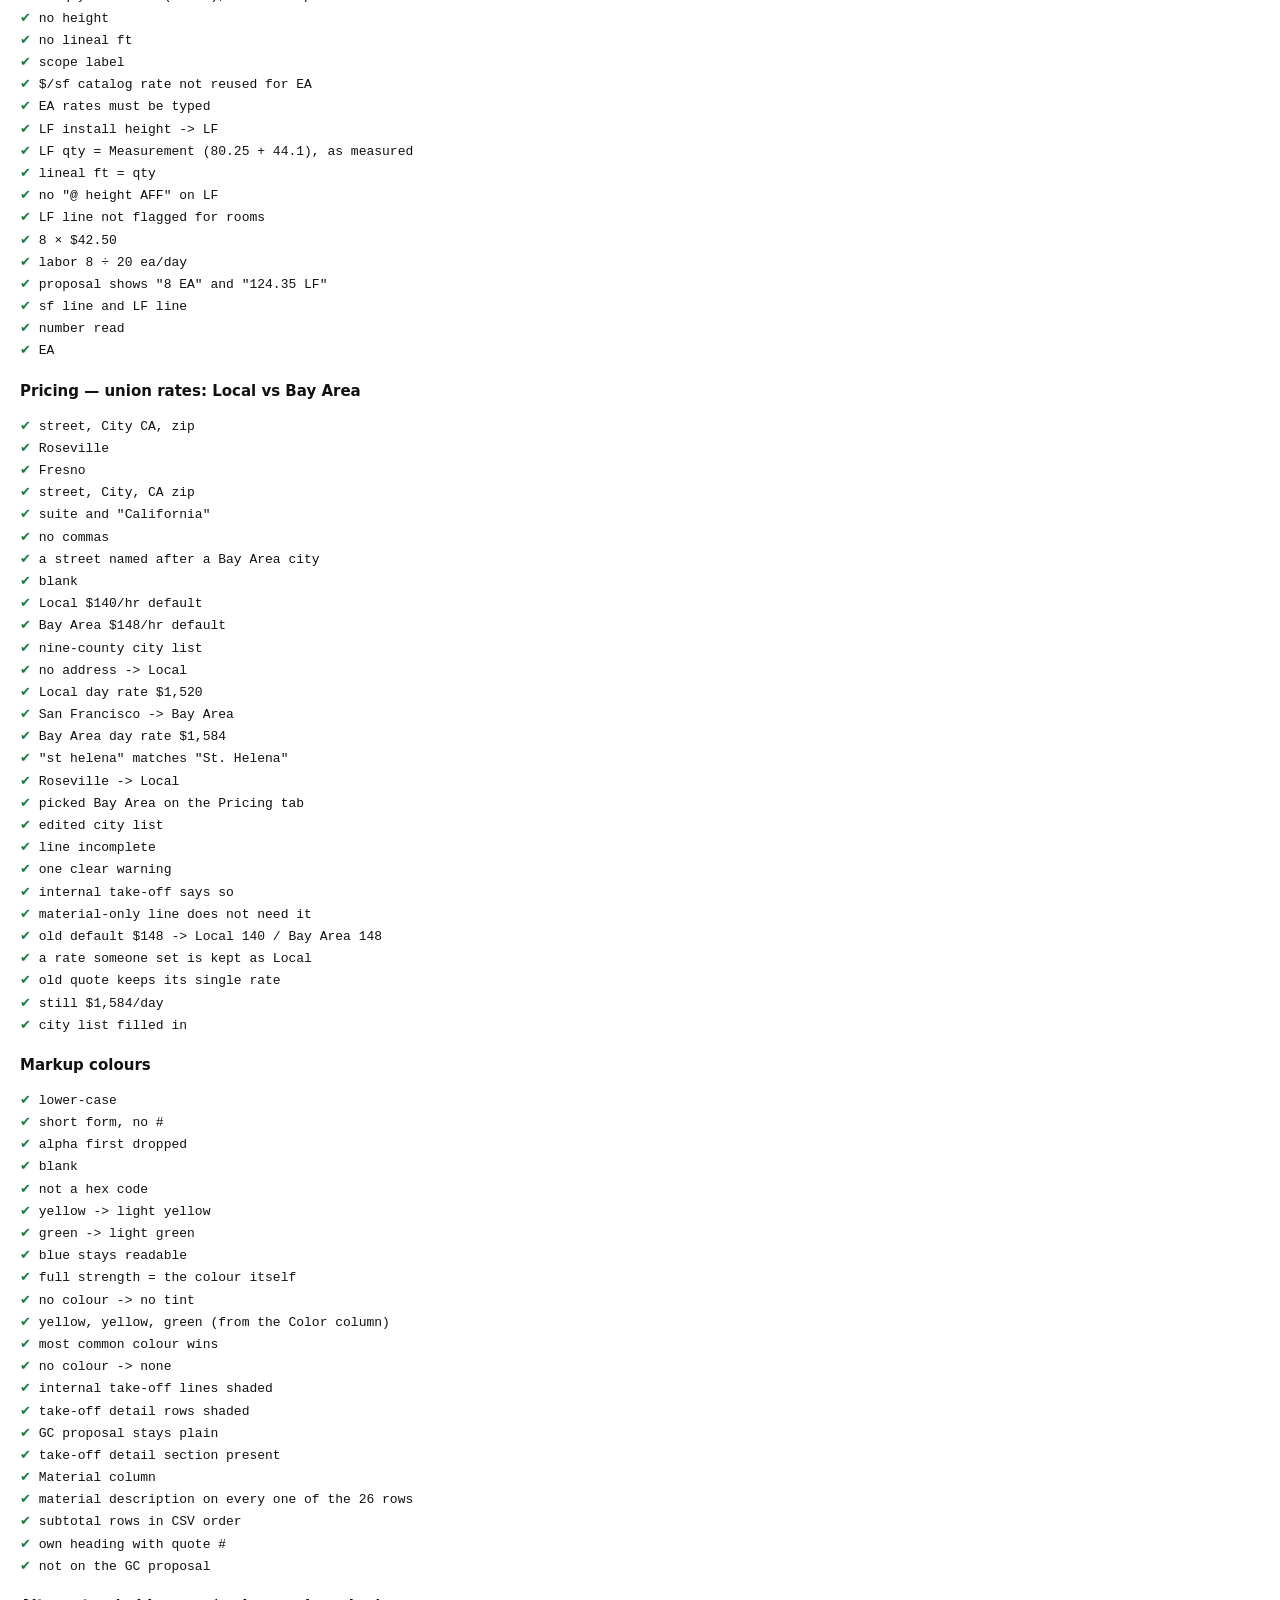
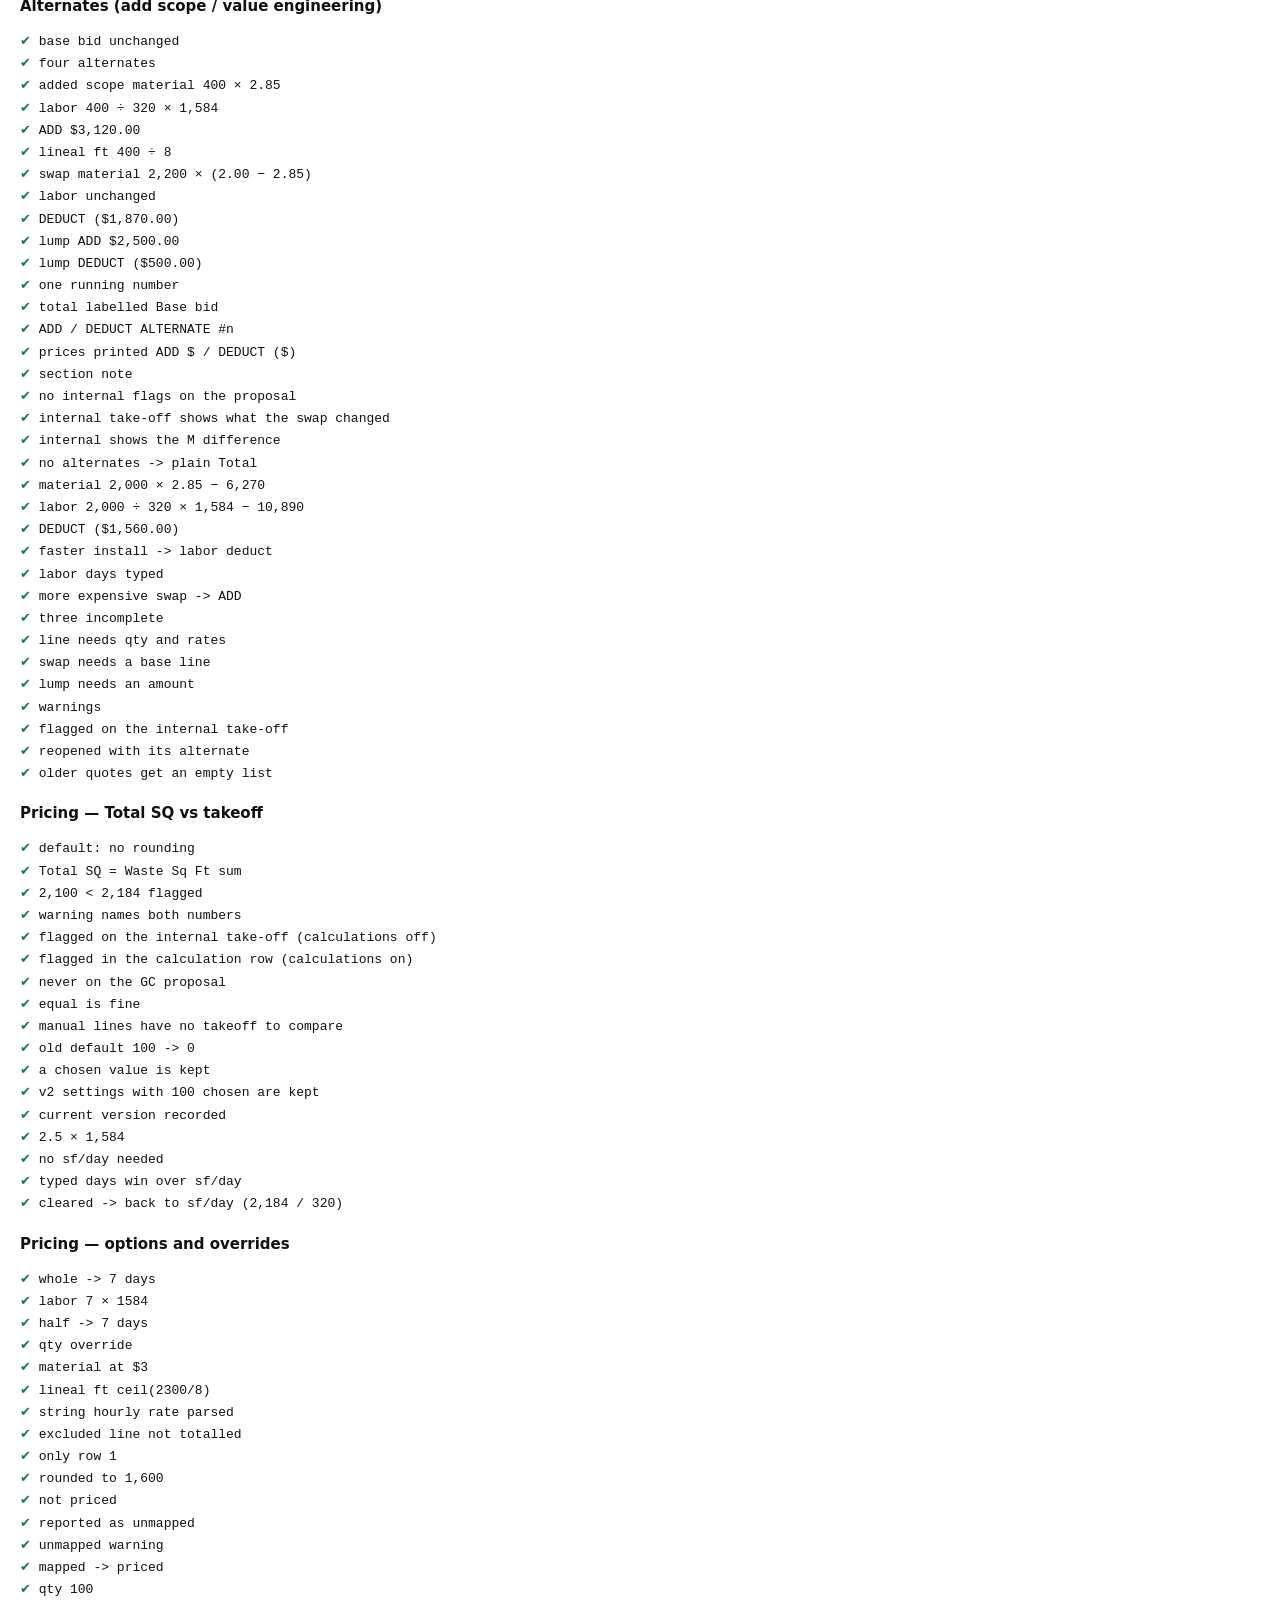
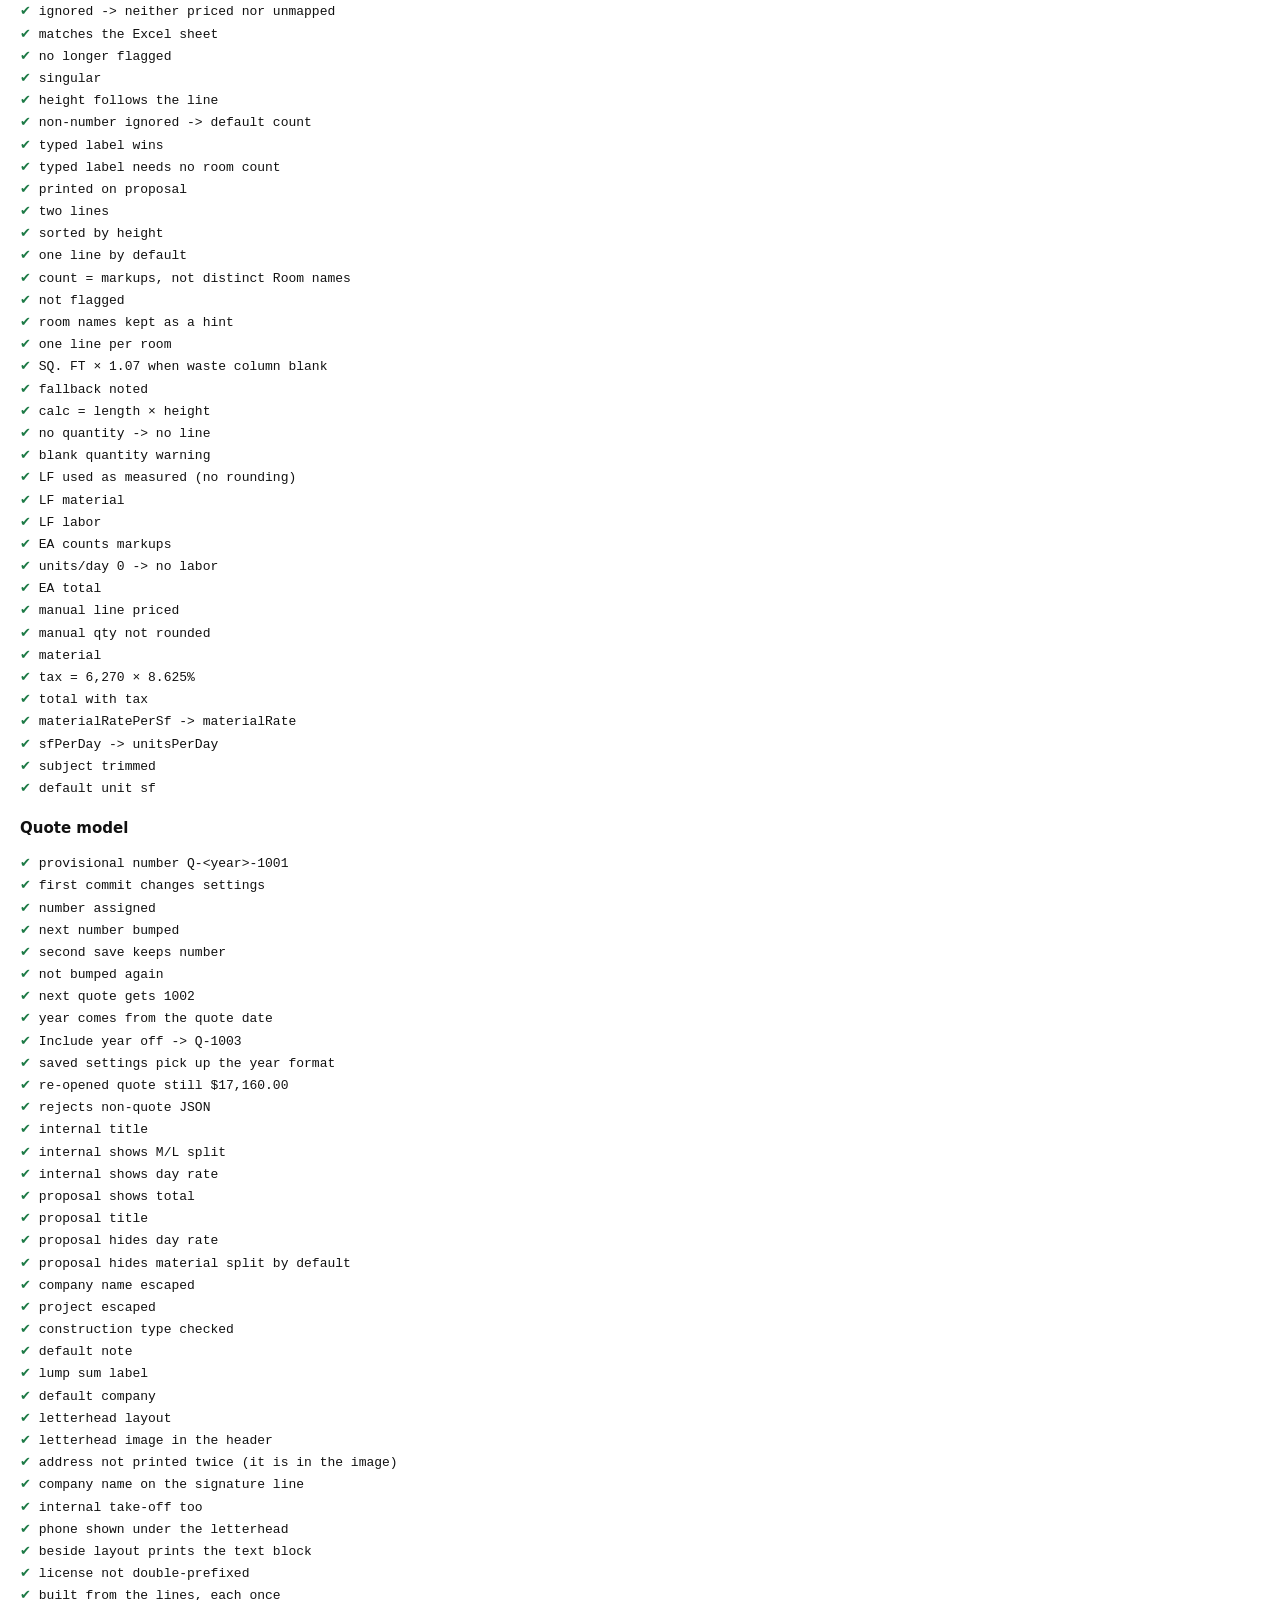
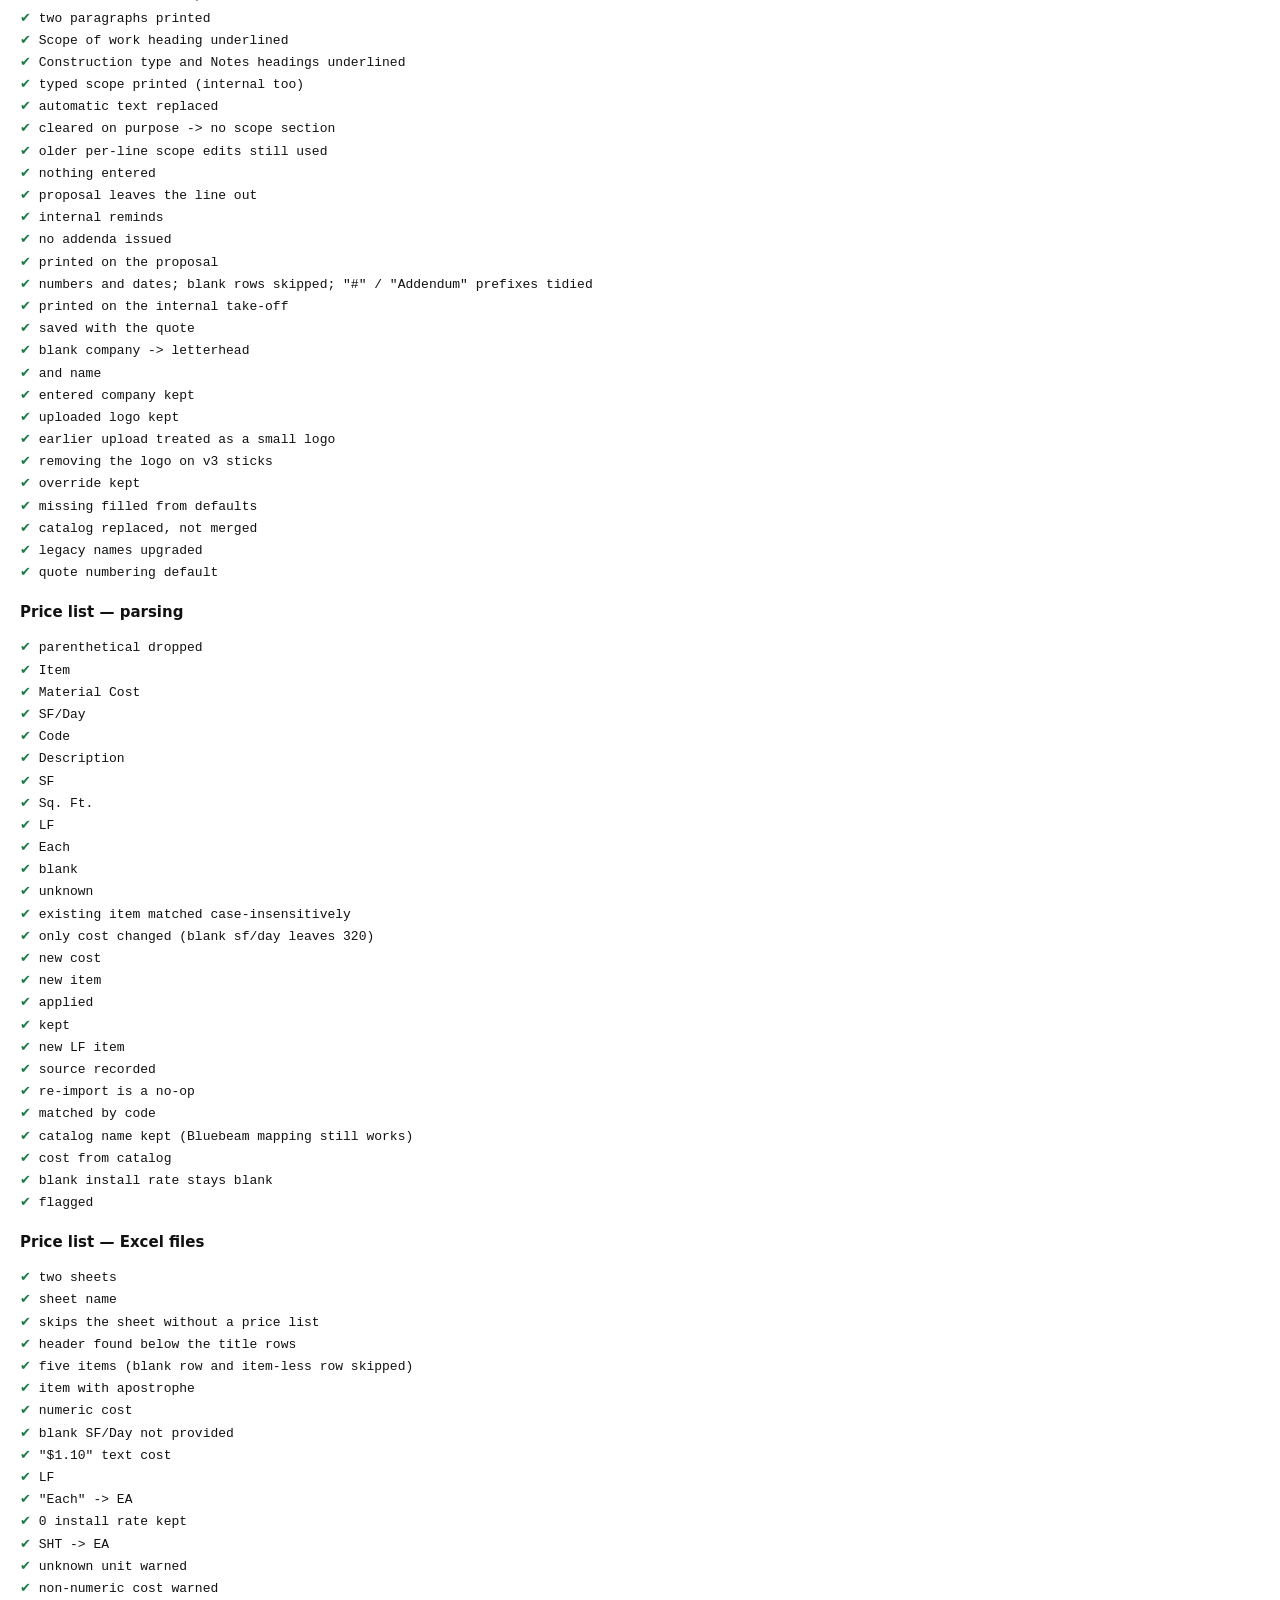
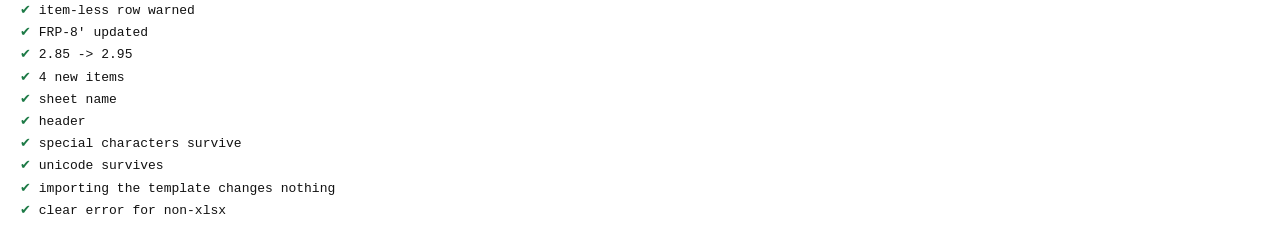
==== commit eb930e72: "Quote numbers default to Q-<year>-<number> (e.g. Q-2026-1001) - Quote.formatQuoteNumber: prefix + ye" ====
--- a/test/tests.html
+++ b/test/tests.html
@@ -616,7 +616,7 @@
       eq((detail.match(/FRP-CLASS C MARLITE S100 S2S WHITE SMOOTH PVC TRIM/g) || []).length, 26, 'material description on every one of the 26 rows');
       var iFrp = detail.indexOf('104-FRP-10&#39; (2)'), iMar = detail.indexOf('126-MARLITE-4&#39; (15)');
       ok(iFrp > 0 && iFrp < iMar && iMar < detail.indexOf('SALES'), 'subtotal rows in CSV order');
-      ok(/Take-off detail<\/h2>/.test(detail) && /Q-1001/.test(detail), 'own heading with quote #');
+      ok(/Take-off detail<\/h2>/.test(detail) && /Q-\d{4}-1001/.test(detail), 'own heading with quote #');
       ok(!/doc-takeoff/.test(Quote.render(q, pr, s, 'proposal')), 'not on the GC proposal');
     });
 
@@ -894,14 +894,20 @@
     test('numbering increments on first save only', function () {
       var s = freshSettings();
       var q = newQ(s);
-      eq(q.number, 'Q-1001', 'provisional number');
+      var yr = new Date().getFullYear();
+      eq(q.number, 'Q-' + yr + '-1001', 'provisional number Q-<year>-1001');
       ok(Quote.commitNumber(q, s), 'first commit changes settings');
-      eq(q.number, 'Q-1001', 'number assigned');
+      eq(q.number, 'Q-' + yr + '-1001', 'number assigned');
       eq(s.quote.nextNumber, 1002, 'next number bumped');
       ok(!Quote.commitNumber(q, s), 'second save keeps number');
       eq(s.quote.nextNumber, 1002, 'not bumped again');
       var q2 = newQ(s);
-      eq(q2.number, 'Q-1002', 'next quote gets 1002');
+      eq(q2.number, 'Q-' + yr + '-1002', 'next quote gets 1002');
+      q2.date = '2027-01-05';
+      Quote.commitNumber(q2, s);
+      eq(q2.number, 'Q-2027-1002', 'year comes from the quote date');
+      eq(Quote.formatQuoteNumber({ quote: { prefix: 'Q-', includeYear: false, nextNumber: 1003 } }, '2026-05-01'), 'Q-1003', 'Include year off -> Q-1003');
+      eq(RqbStorage.normalizeSettings({ quote: { nextNumber: 1050, prefix: 'Q-' } }).quote.includeYear, true, 'saved settings pick up the year format');
     });
     test('save file round-trip keeps original rates', function () {
       var s = freshSettings();
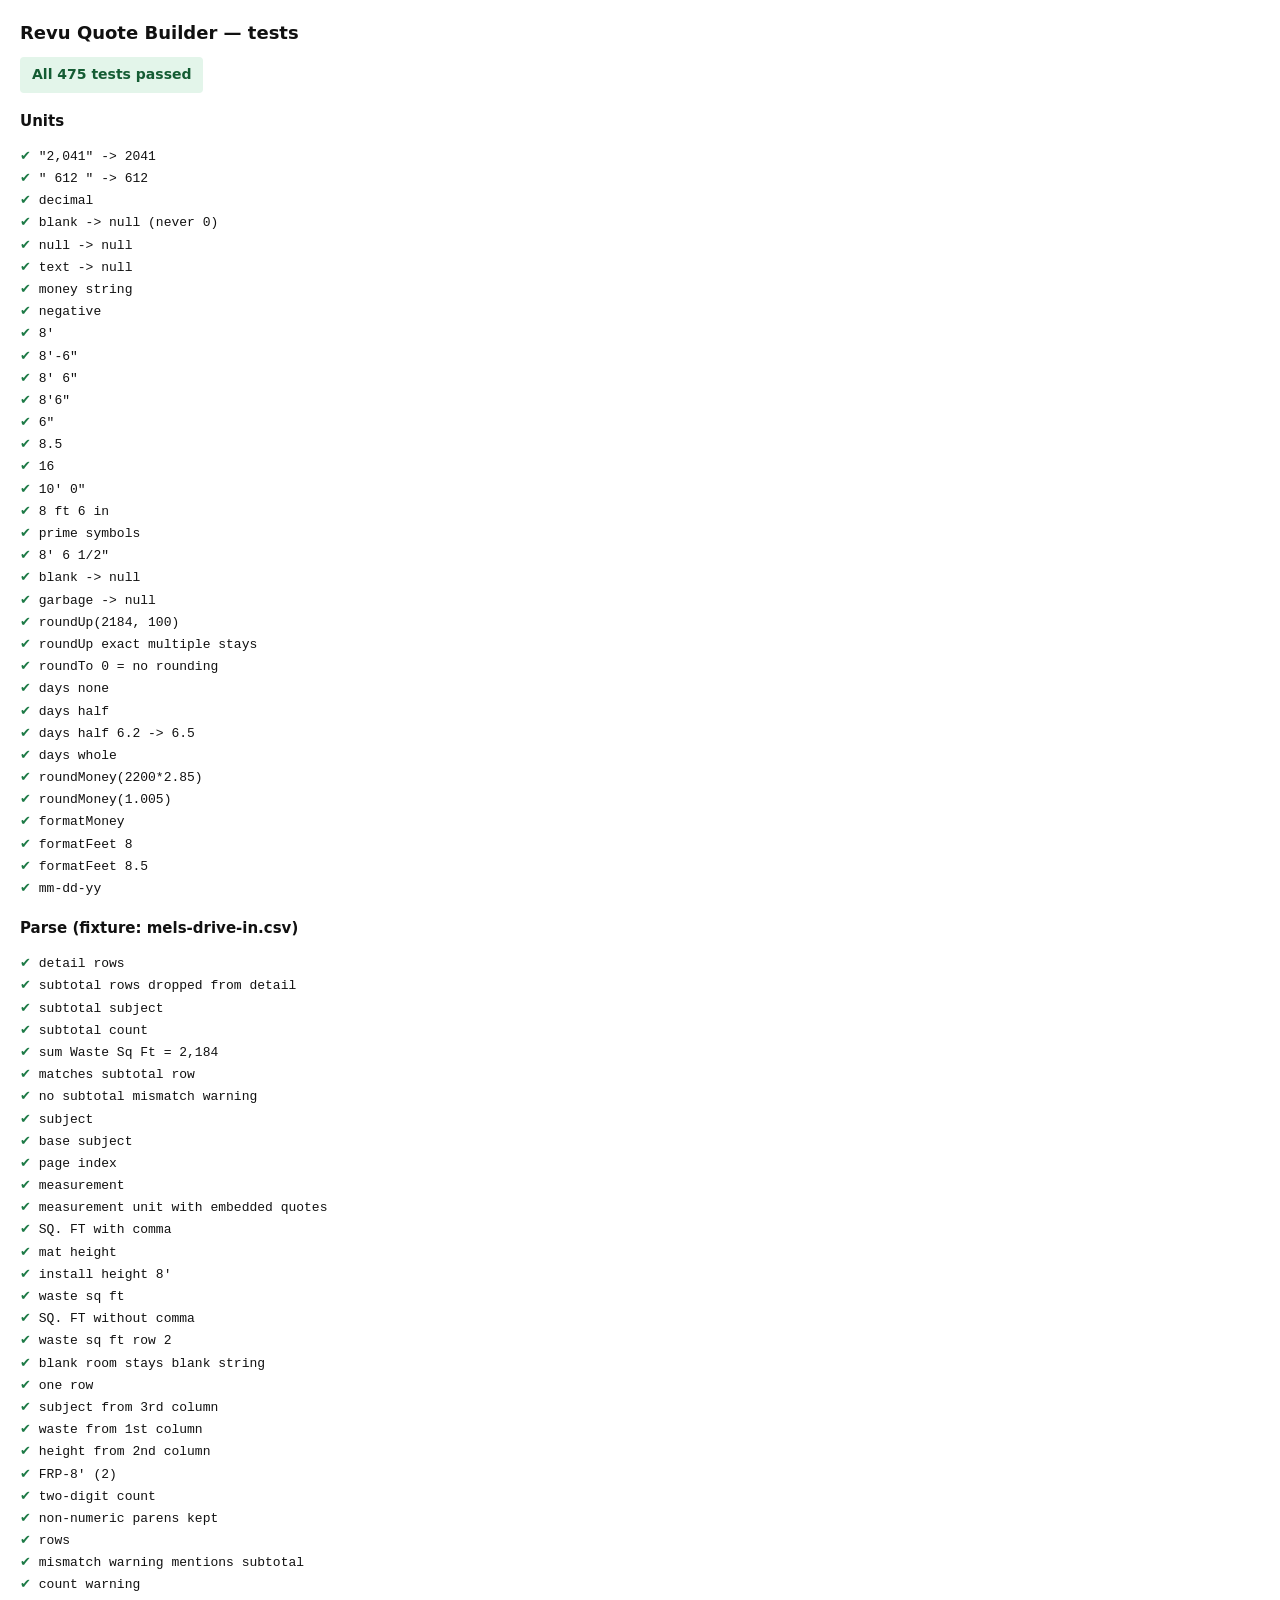
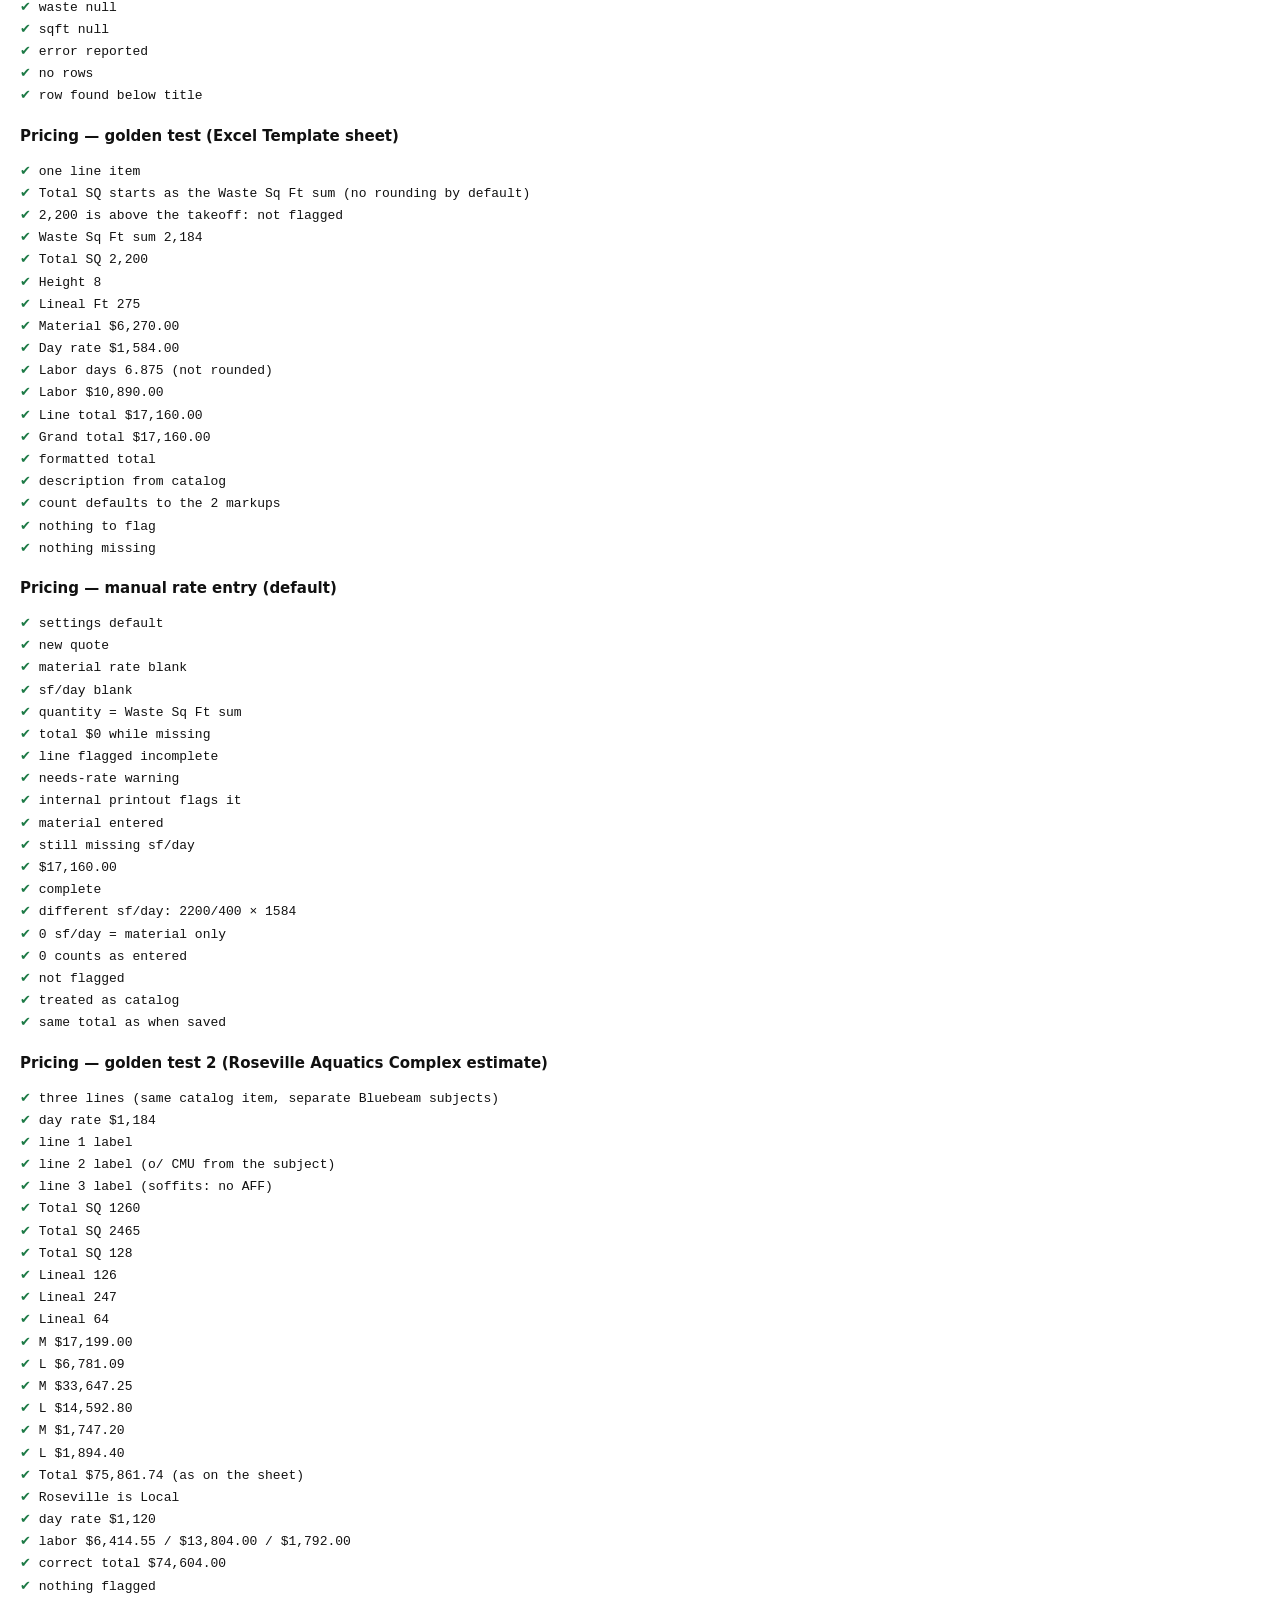
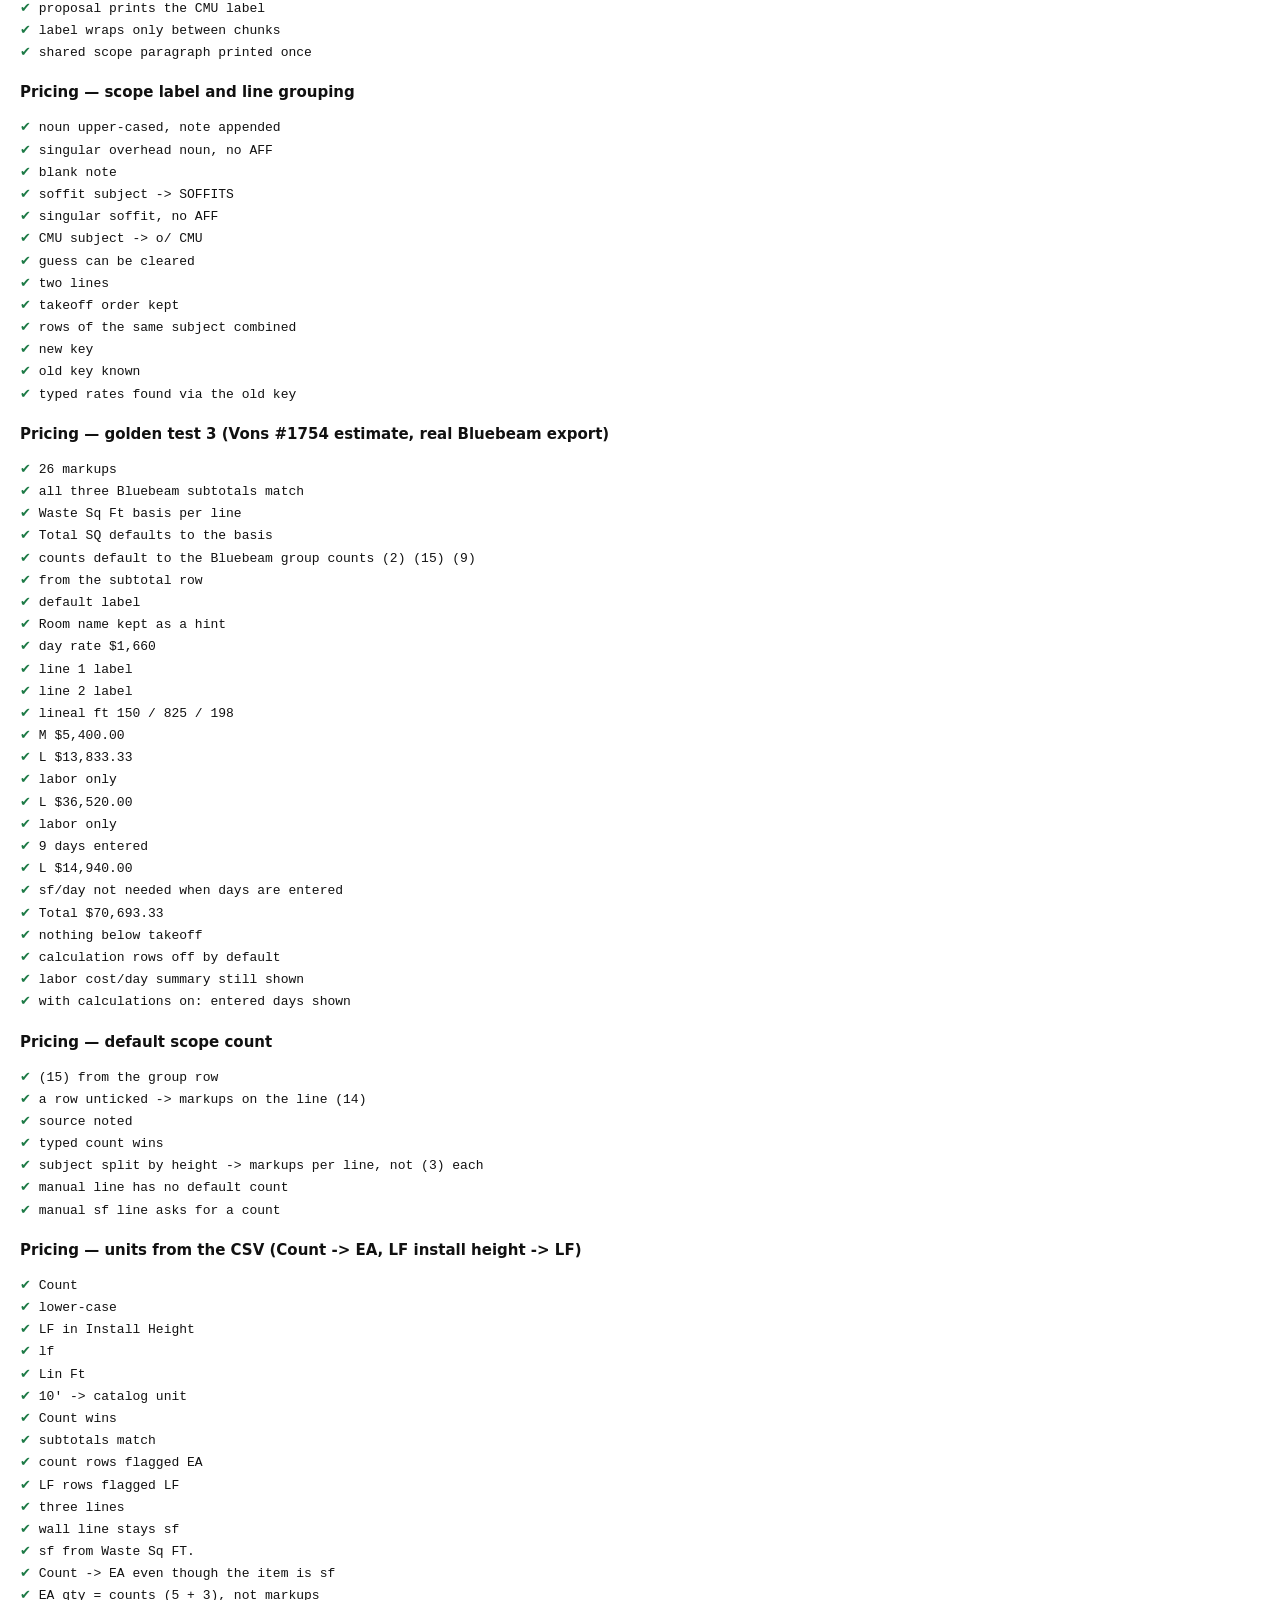
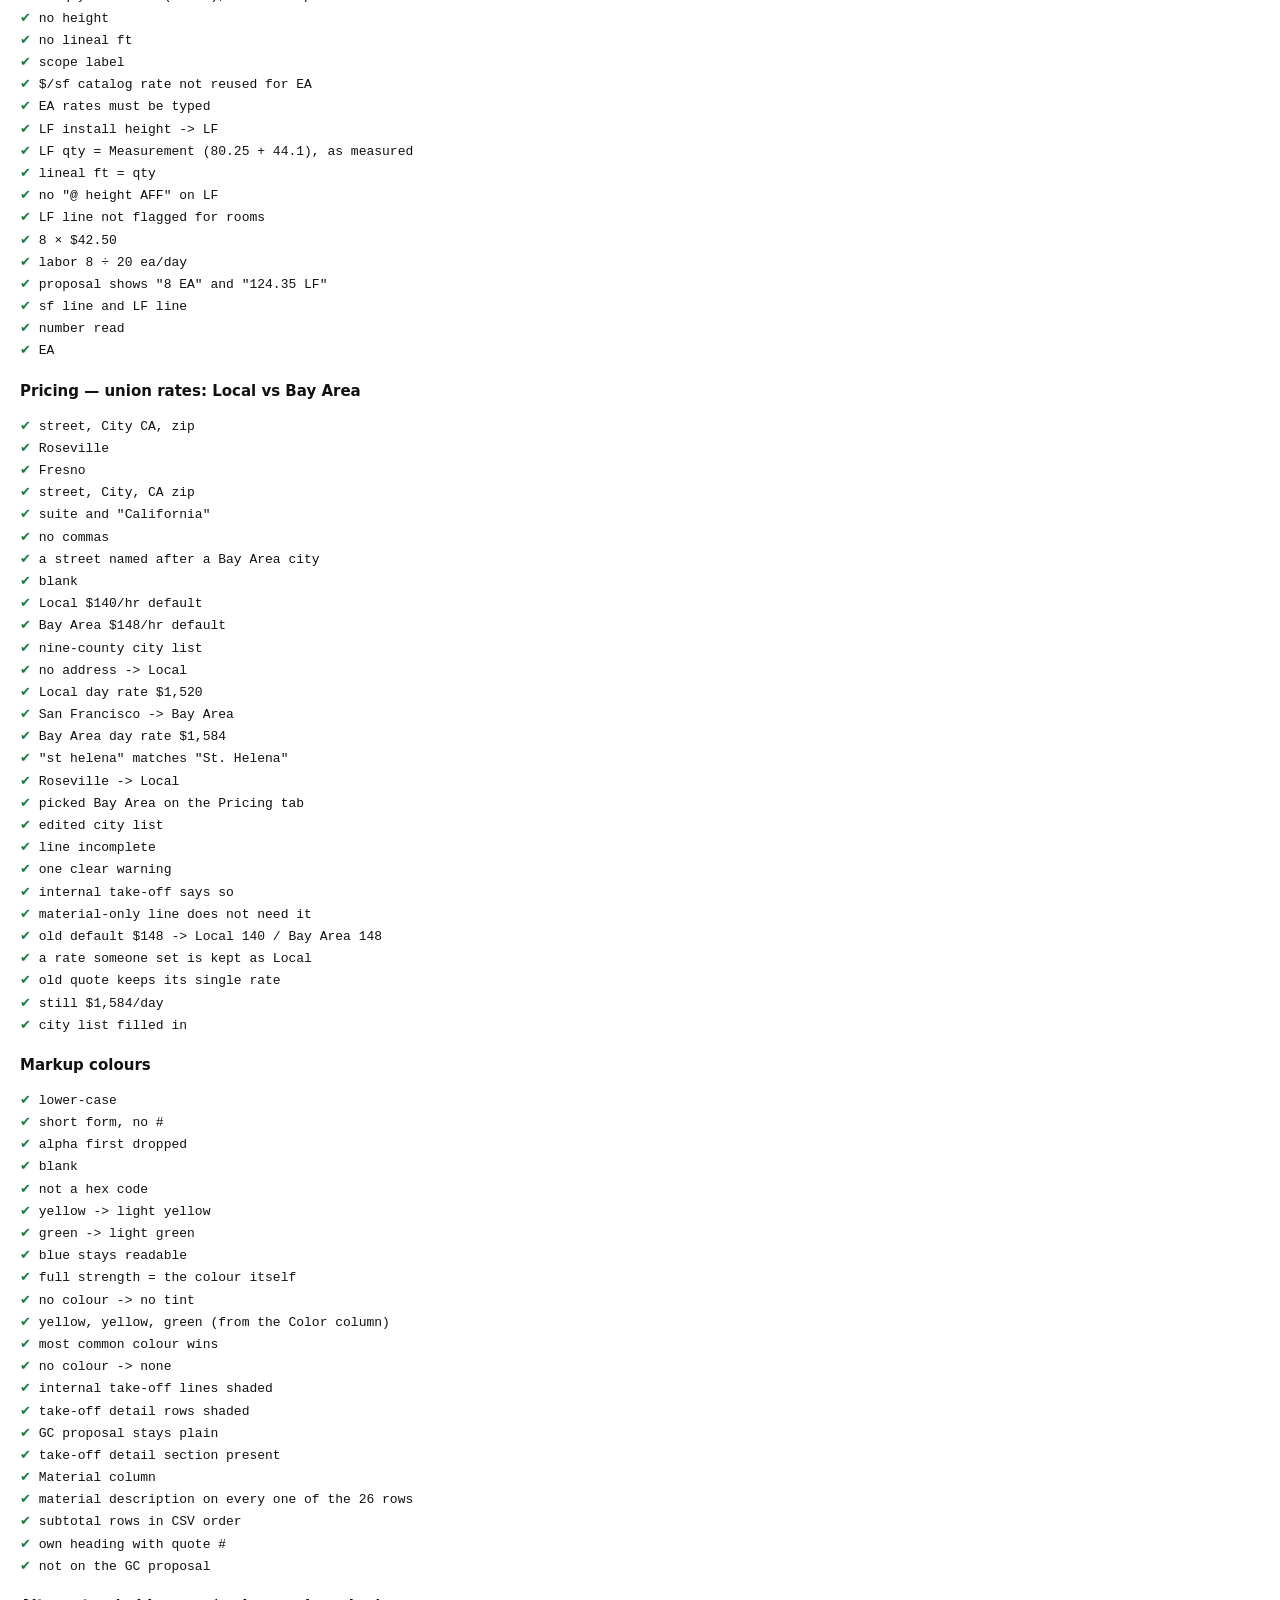
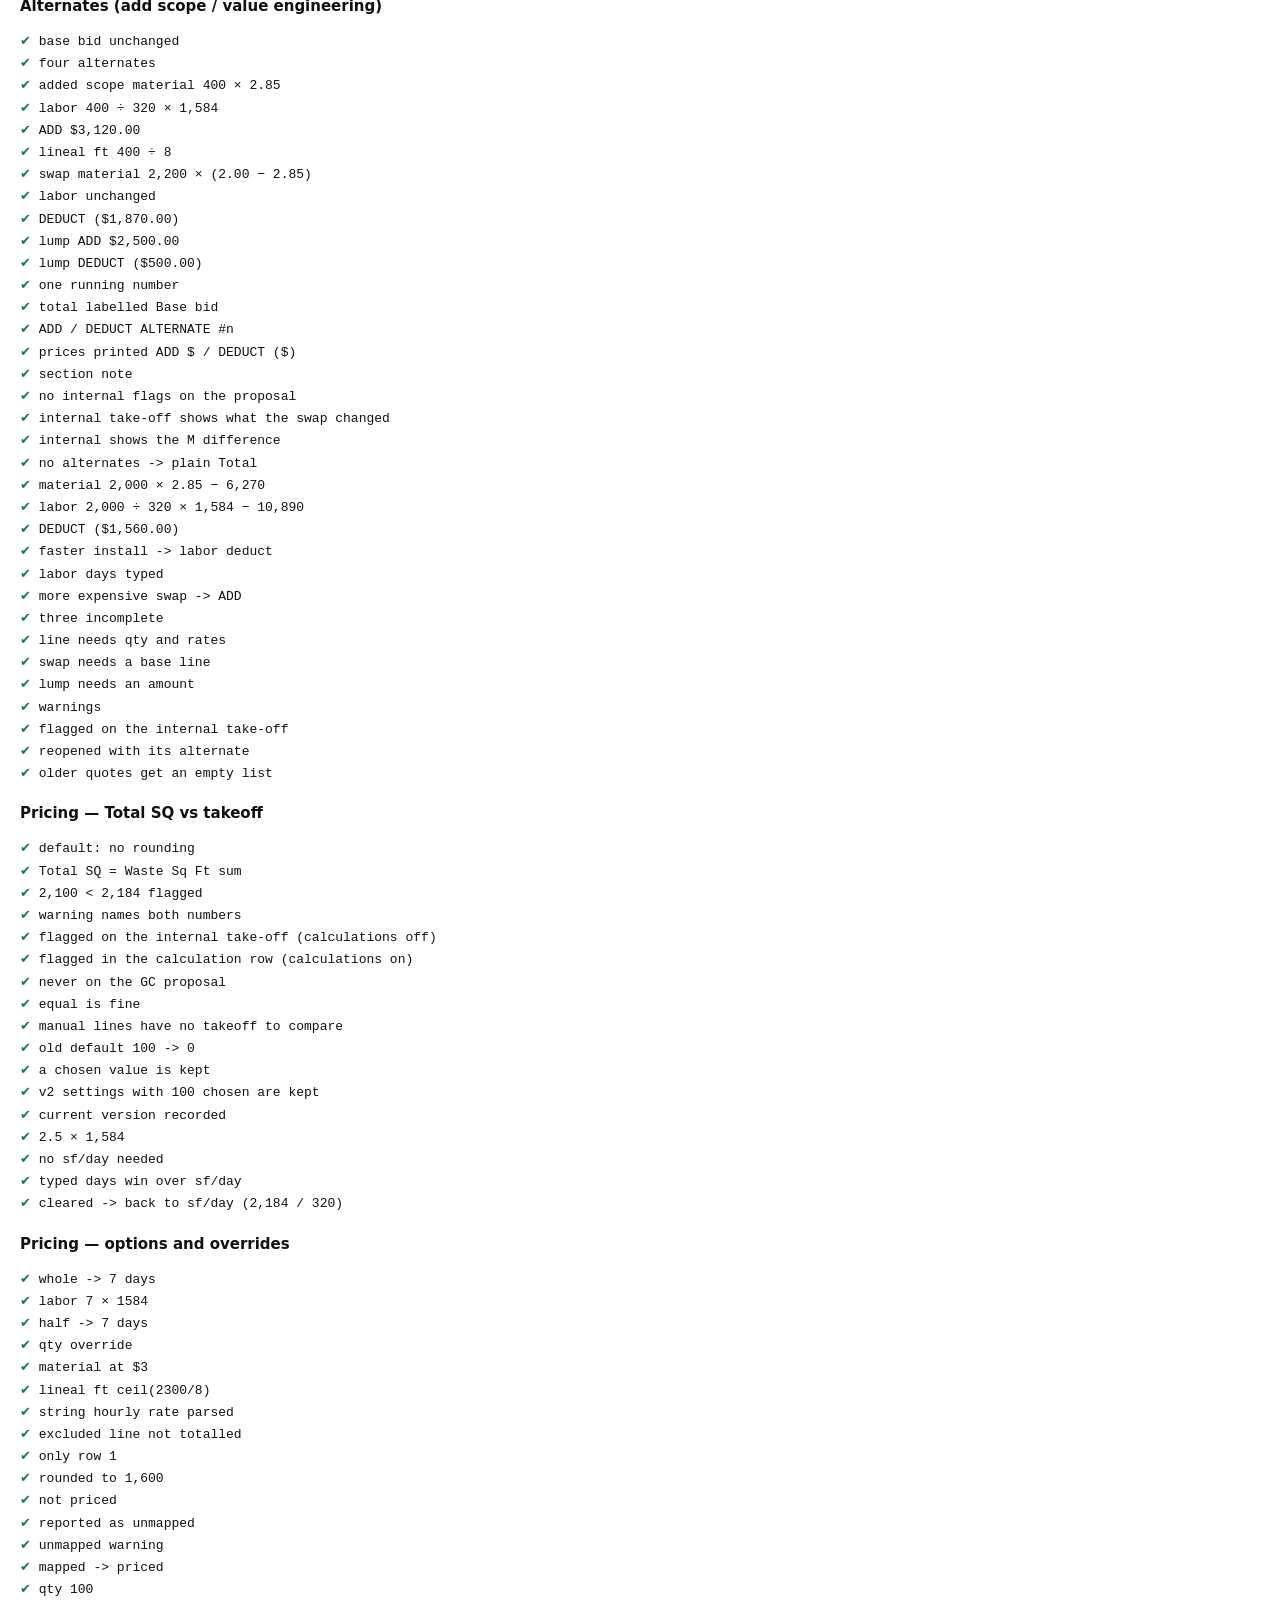
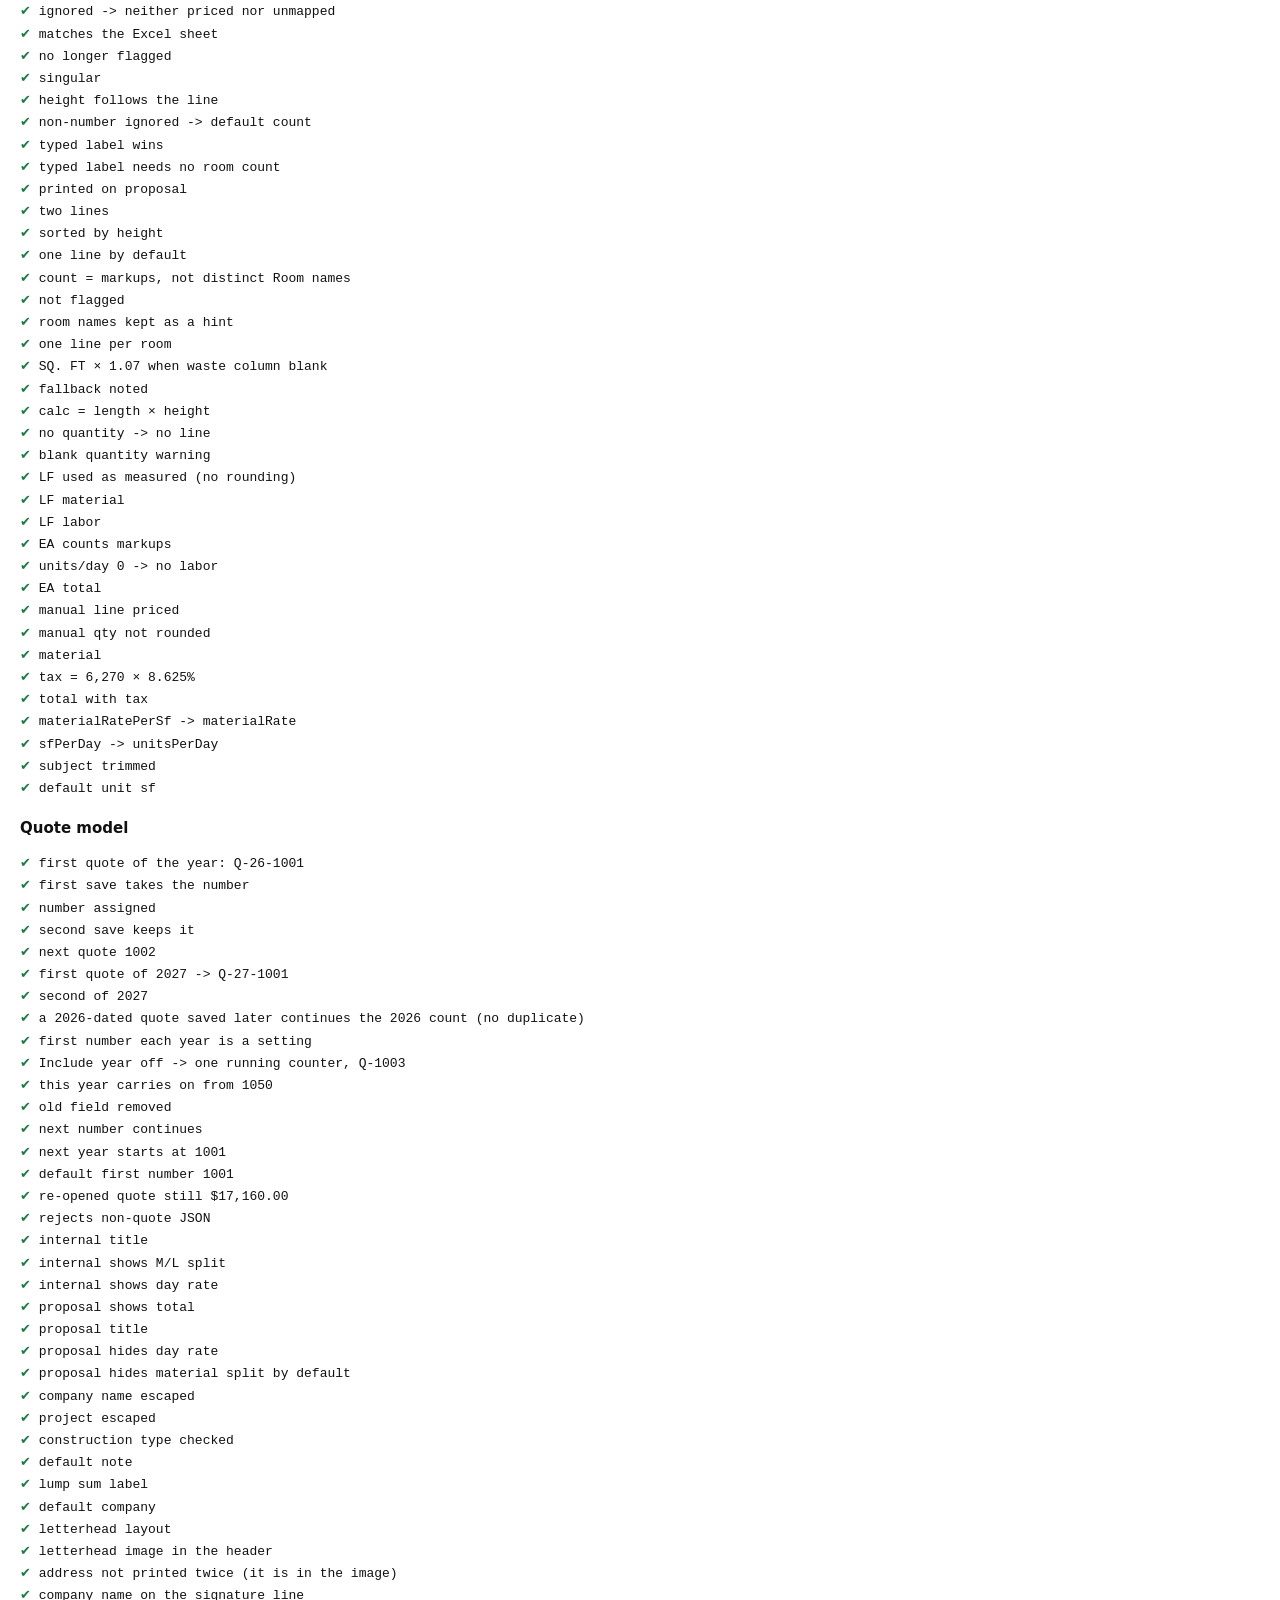
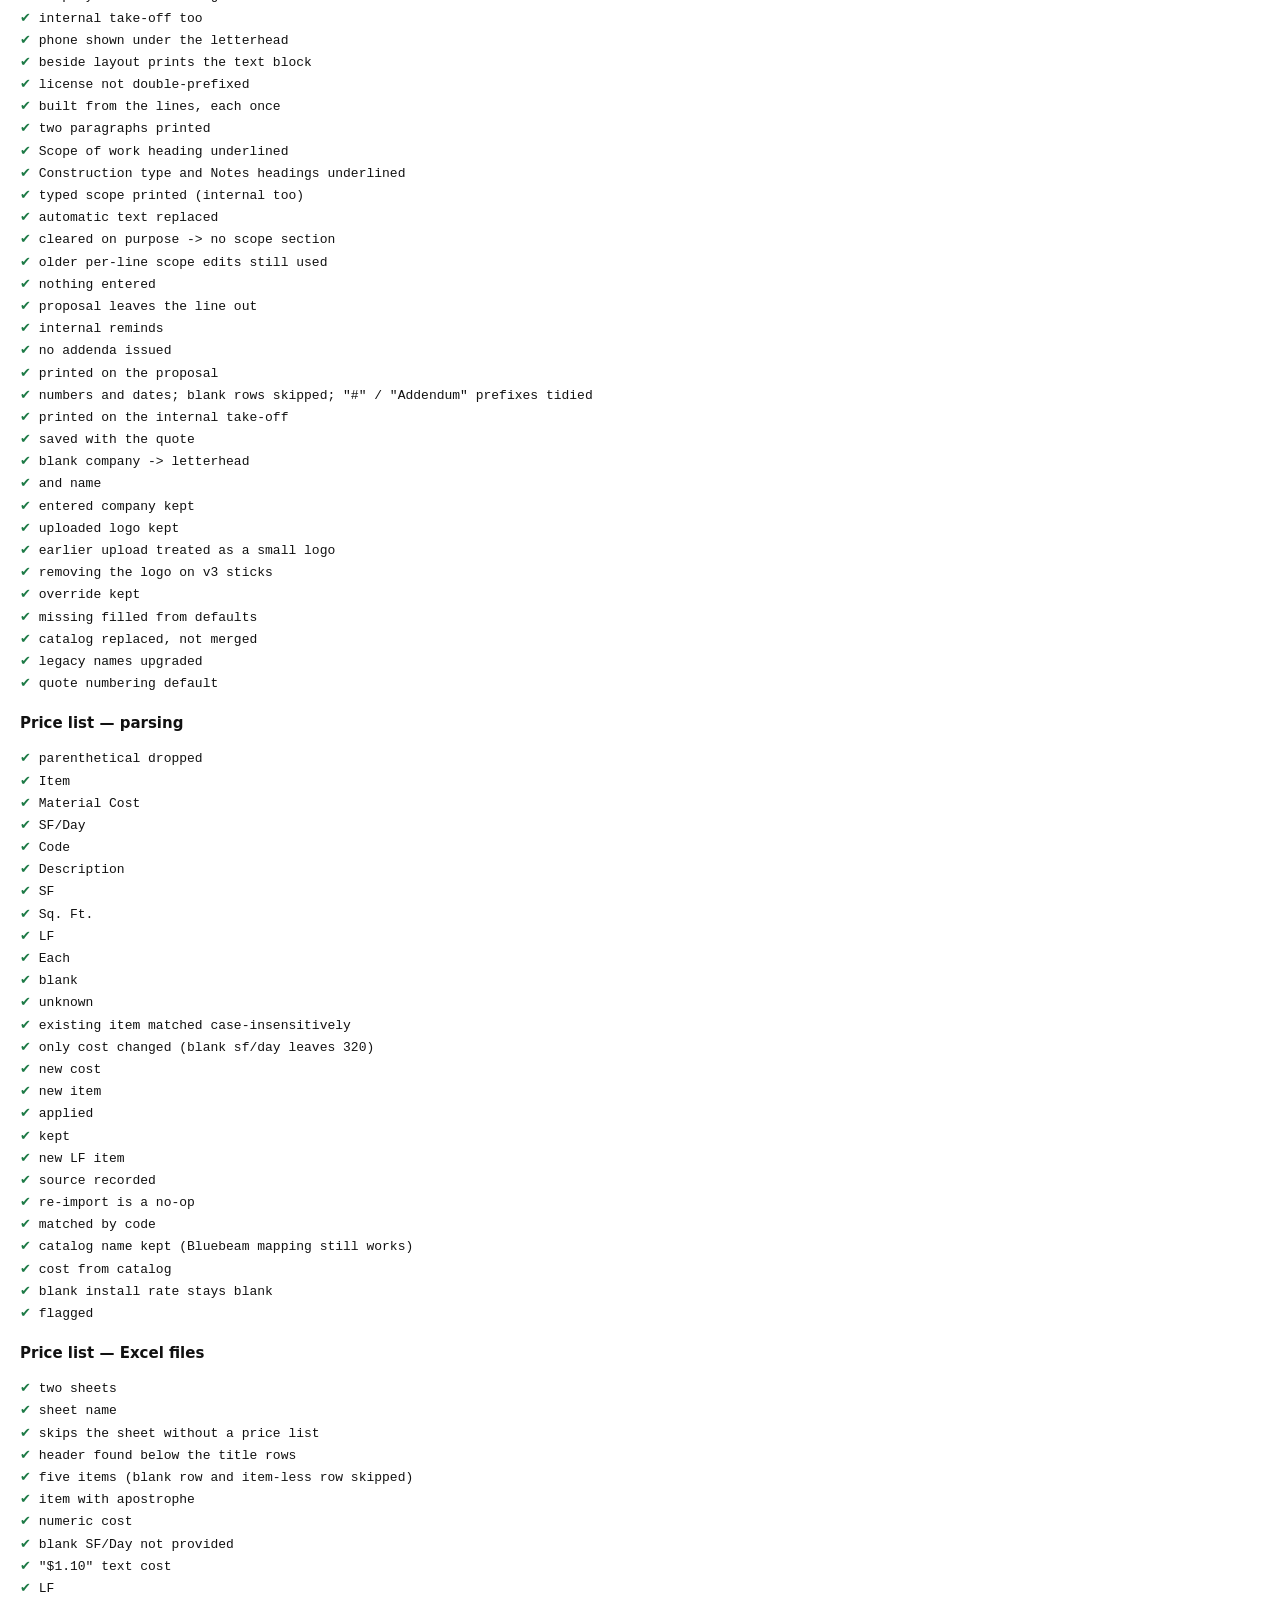
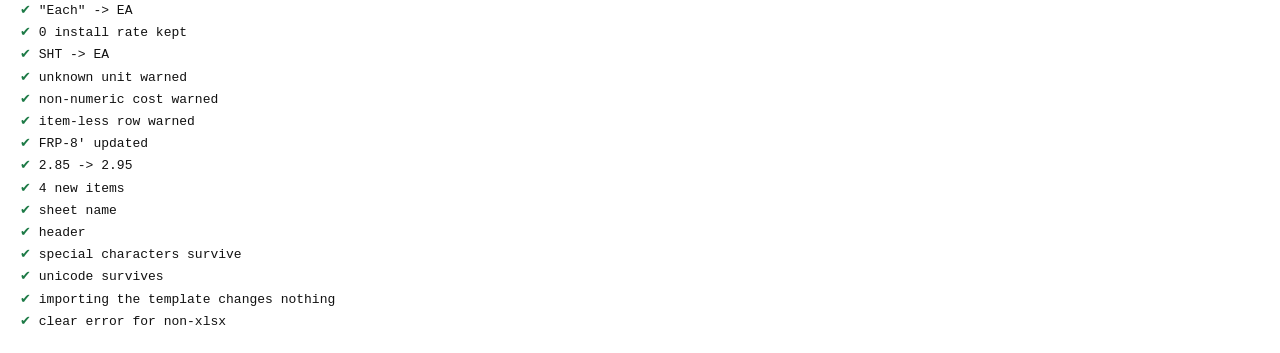
==== commit 2093865f: "Quote numbers Q-26-1001: two-digit year, counting from 1001 again each year - Per-year counters (set" ====
--- a/test/tests.html
+++ b/test/tests.html
@@ -616,7 +616,7 @@
       eq((detail.match(/FRP-CLASS C MARLITE S100 S2S WHITE SMOOTH PVC TRIM/g) || []).length, 26, 'material description on every one of the 26 rows');
       var iFrp = detail.indexOf('104-FRP-10&#39; (2)'), iMar = detail.indexOf('126-MARLITE-4&#39; (15)');
       ok(iFrp > 0 && iFrp < iMar && iMar < detail.indexOf('SALES'), 'subtotal rows in CSV order');
-      ok(/Take-off detail<\/h2>/.test(detail) && /Q-\d{4}-1001/.test(detail), 'own heading with quote #');
+      ok(/Take-off detail<\/h2>/.test(detail) && /Q-\d{2}-1001/.test(detail), 'own heading with quote #');
       ok(!/doc-takeoff/.test(Quote.render(q, pr, s, 'proposal')), 'not on the GC proposal');
     });
 
@@ -891,23 +891,36 @@
 
     /* ---------------- Quote ---------------- */
     group('Quote model');
-    test('numbering increments on first save only', function () {
-      var s = freshSettings();
-      var q = newQ(s);
-      var yr = new Date().getFullYear();
-      eq(q.number, 'Q-' + yr + '-1001', 'provisional number Q-<year>-1001');
-      ok(Quote.commitNumber(q, s), 'first commit changes settings');
-      eq(q.number, 'Q-' + yr + '-1001', 'number assigned');
-      eq(s.quote.nextNumber, 1002, 'next number bumped');
-      ok(!Quote.commitNumber(q, s), 'second save keeps number');
-      eq(s.quote.nextNumber, 1002, 'not bumped again');
-      var q2 = newQ(s);
-      eq(q2.number, 'Q-' + yr + '-1002', 'next quote gets 1002');
-      q2.date = '2027-01-05';
-      Quote.commitNumber(q2, s);
-      eq(q2.number, 'Q-2027-1002', 'year comes from the quote date');
-      eq(Quote.formatQuoteNumber({ quote: { prefix: 'Q-', includeYear: false, nextNumber: 1003 } }, '2026-05-01'), 'Q-1003', 'Include year off -> Q-1003');
-      eq(RqbStorage.normalizeSettings({ quote: { nextNumber: 1050, prefix: 'Q-' } }).quote.includeYear, true, 'saved settings pick up the year format');
+    test('numbering: Q-26-1001, a new counter each year', function () {
+      var s = freshSettings();
+      var yy = String(new Date().getFullYear()).slice(-2);
+      var q = Quote.newQuote(s);
+      eq(q.number, 'Q-' + yy + '-1001', 'first quote of the year: Q-' + yy + '-1001');
+      ok(Quote.commitNumber(q, s), 'first save takes the number');
+      eq(q.number, 'Q-' + yy + '-1001', 'number assigned');
+      ok(!Quote.commitNumber(q, s), 'second save keeps it');
+      eq(Quote.newQuote(s).number, 'Q-' + yy + '-1002', 'next quote 1002');
+      var a = Quote.newQuote(s); a.date = '2026-12-30';
+      var b = Quote.newQuote(s); b.date = '2027-01-04';
+      var c = Quote.newQuote(s); c.date = '2027-02-01';
+      Quote.commitNumber(b, s); Quote.commitNumber(c, s); Quote.commitNumber(a, s);
+      eq(b.number, 'Q-27-1001', 'first quote of 2027 -> Q-27-1001');
+      eq(c.number, 'Q-27-1002', 'second of 2027');
+      eq(a.number, yy === '26' ? 'Q-26-1002' : 'Q-26-1001', 'a 2026-dated quote saved later continues the 2026 count (no duplicate)');
+      s.quote.startNumber = 1;
+      var d = Quote.newQuote(s); d.date = '2028-03-01'; Quote.commitNumber(d, s);
+      eq(d.number, 'Q-28-1', 'first number each year is a setting');
+      var flat = { quote: { prefix: 'Q-', includeYear: false, startNumber: 1001, counters: { all: 1003 } } };
+      eq(Quote.formatQuoteNumber(flat, '2026-05-01'), 'Q-1003', 'Include year off -> one running counter, Q-1003');
+    });
+    test('saved settings move to per-year counters', function () {
+      var yr = String(new Date().getFullYear());
+      var up = RqbStorage.normalizeSettings({ version: 4, quote: { nextNumber: 1050, prefix: 'Q-', includeYear: true } });
+      eq(up.quote.counters[yr], 1050, 'this year carries on from 1050');
+      eq(up.quote.nextNumber, undefined, 'old field removed');
+      eq(Quote.formatQuoteNumber(up, yr + '-06-01'), 'Q-' + yr.slice(-2) + '-1050', 'next number continues');
+      eq(Quote.formatQuoteNumber(up, (+yr + 1) + '-01-02'), 'Q-' + String(+yr + 1).slice(-2) + '-1001', 'next year starts at 1001');
+      eq(RqbStorage.normalizeSettings(null).quote.startNumber, 1001, 'default first number 1001');
     });
     test('save file round-trip keeps original rates', function () {
       var s = freshSettings();
@@ -1021,7 +1034,7 @@
       eq(s.labor.hoursPerDay, 8, 'missing filled from defaults');
       eq(s.catalog.length, 1, 'catalog replaced, not merged');
       eq(s.catalog[0].unitsPerDay, 100, 'legacy names upgraded');
-      eq(s.quote.nextNumber, 1001, 'quote numbering default');
+      eq(Quote.nextNumberFor(s, '2026-01-01'), 1001, 'quote numbering default');
     });
 
     /* ---------------- Price list (sync parts) ---------------- */
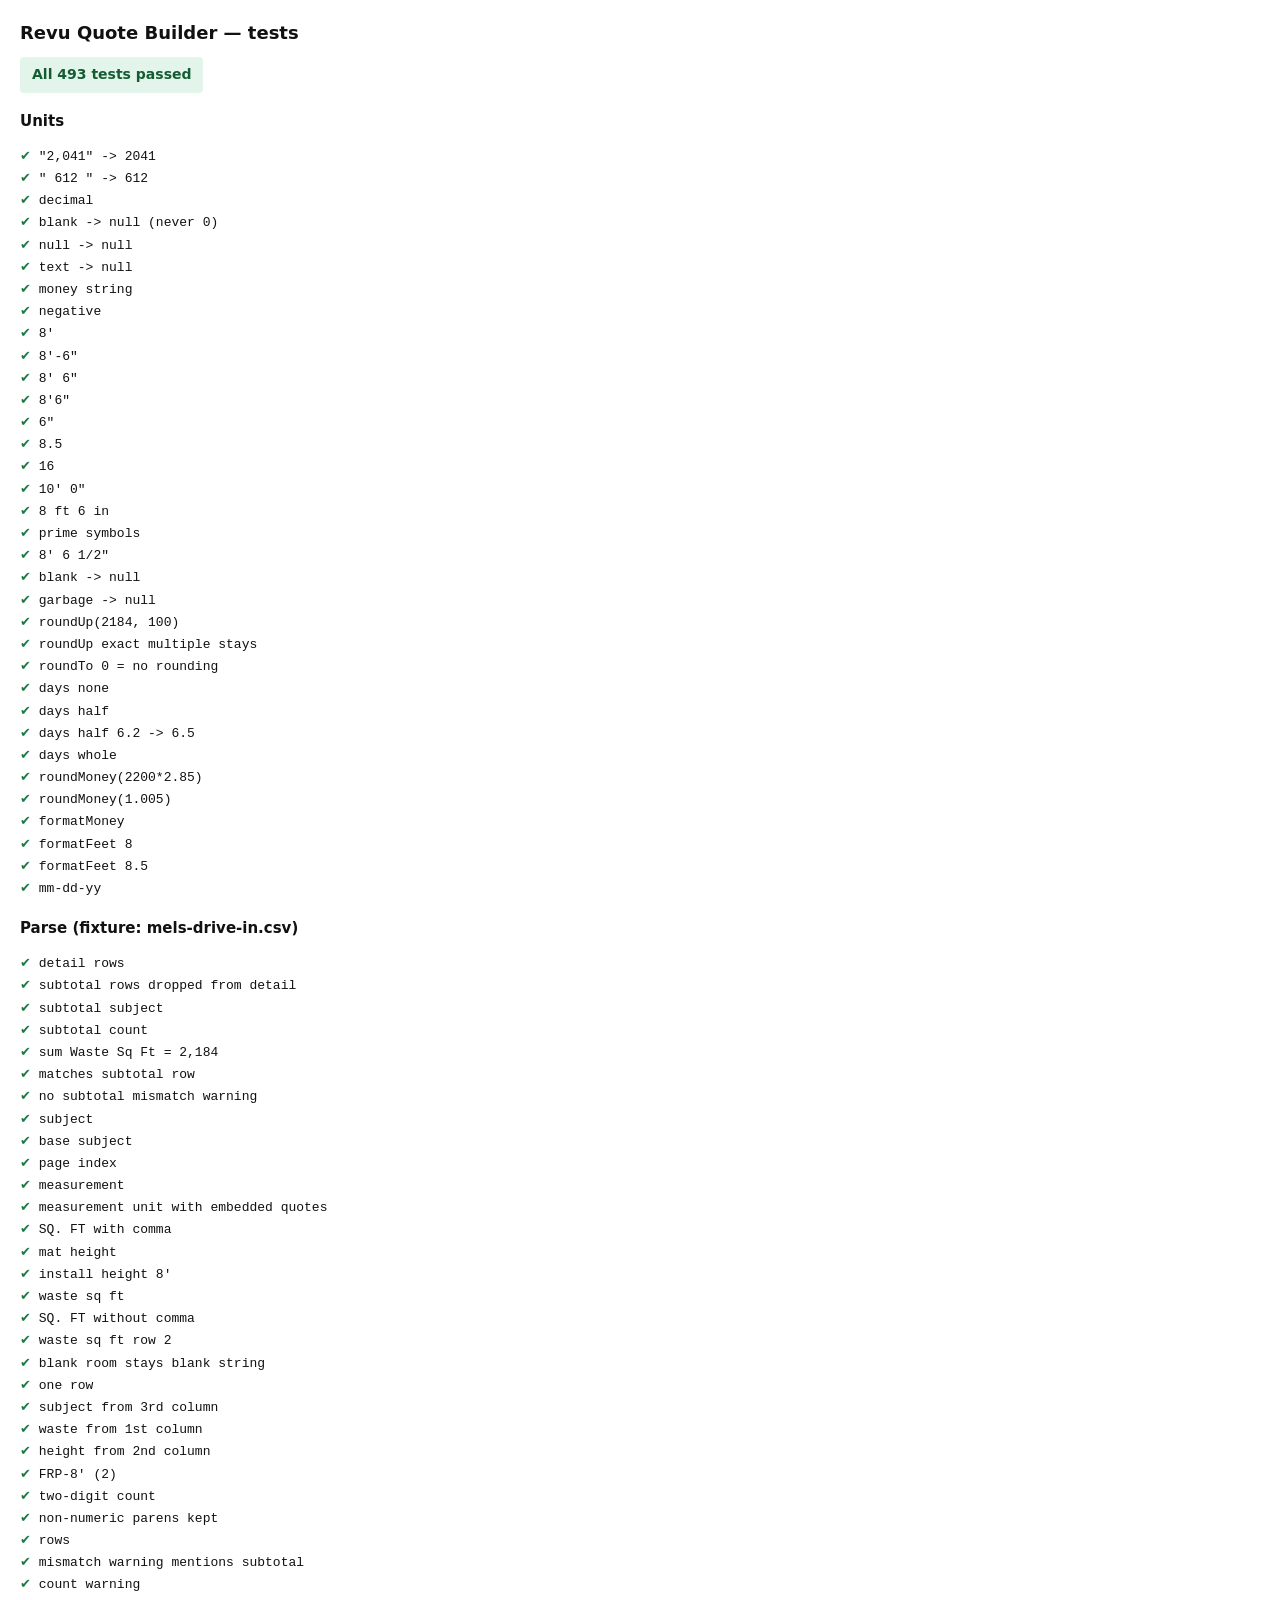
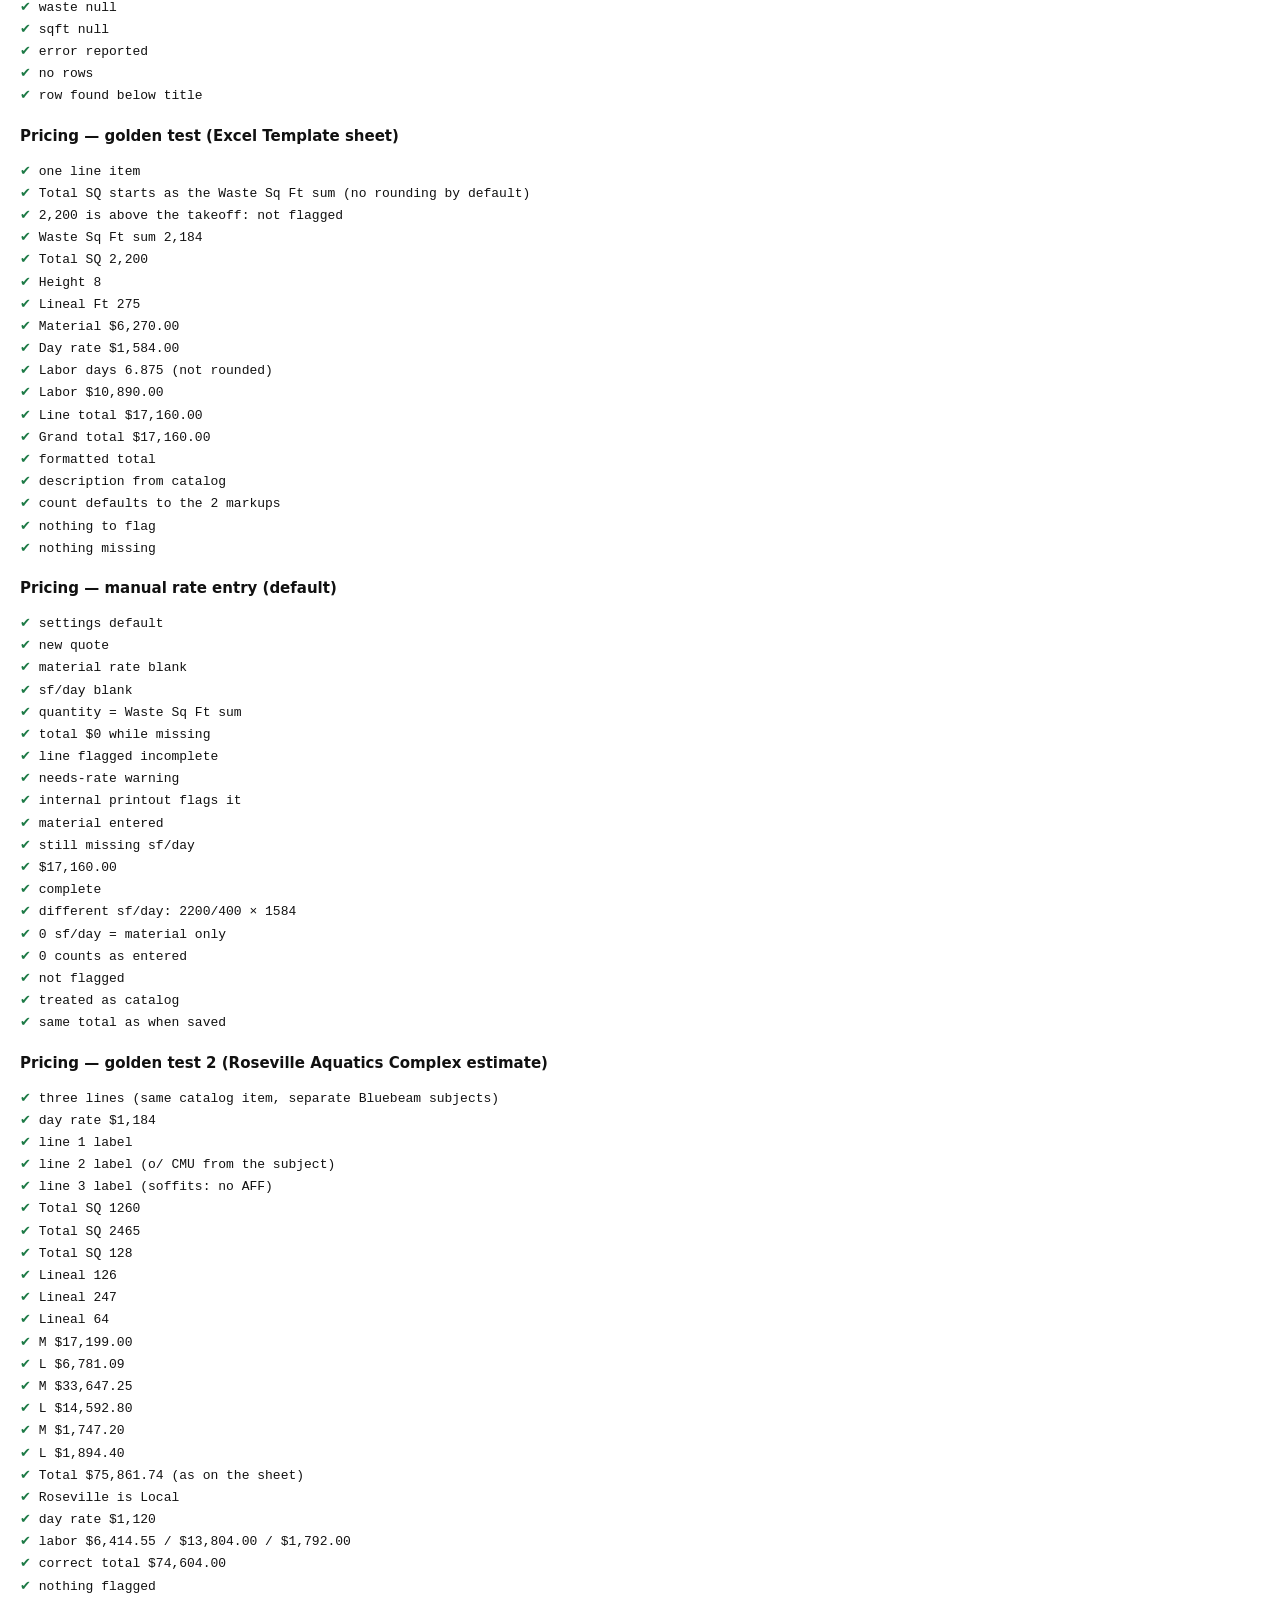
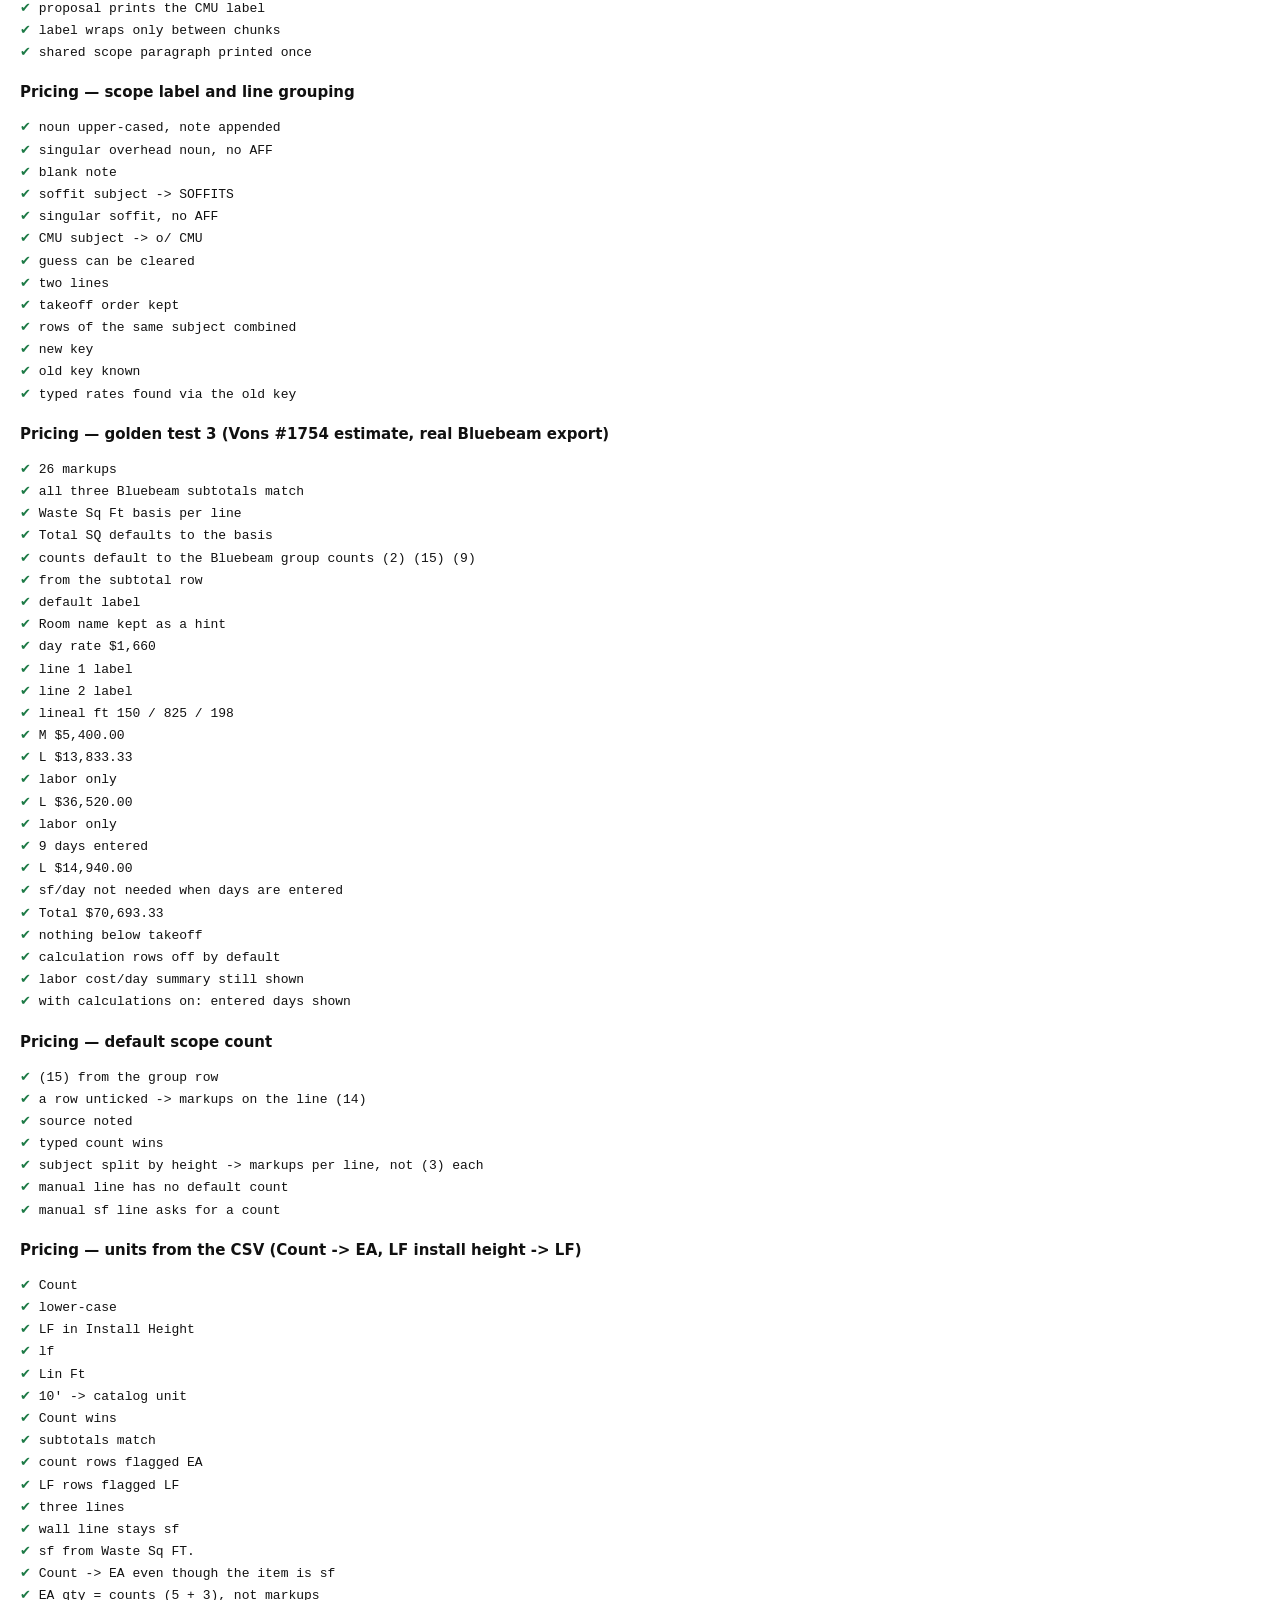
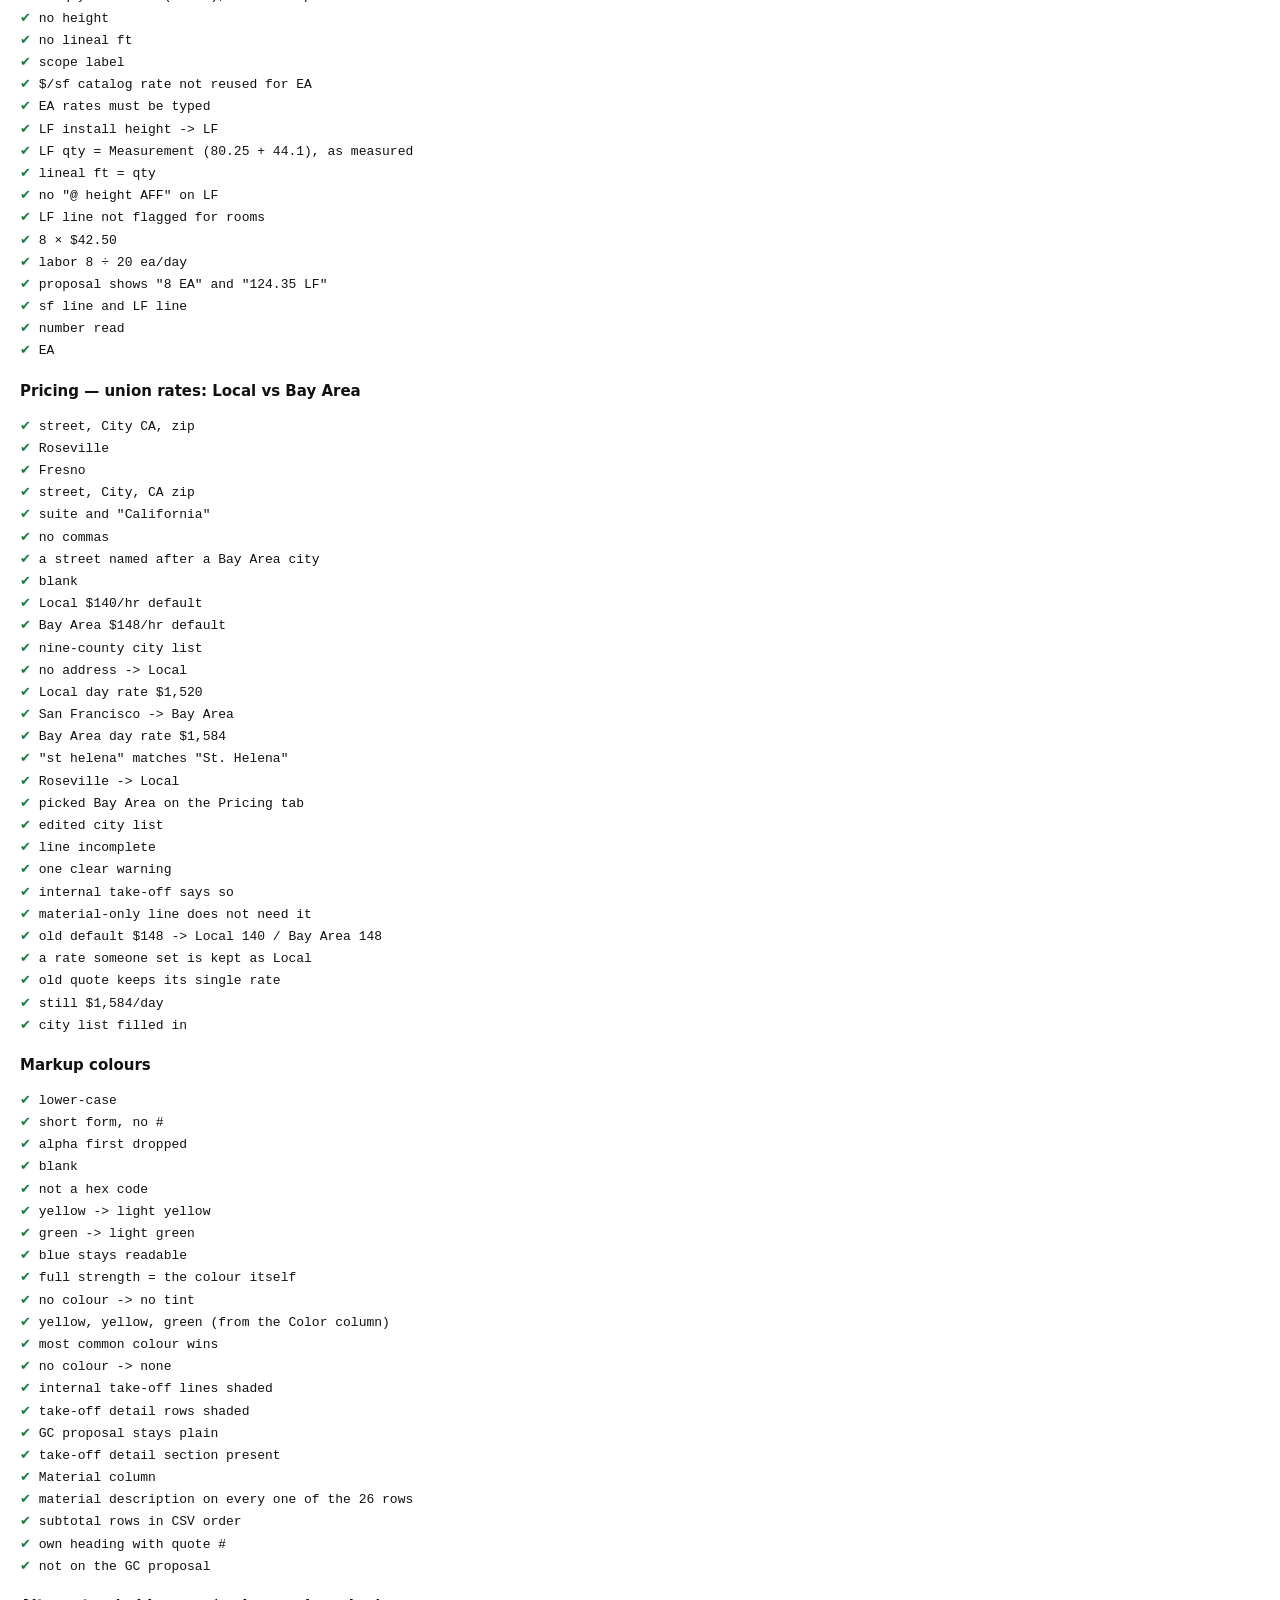
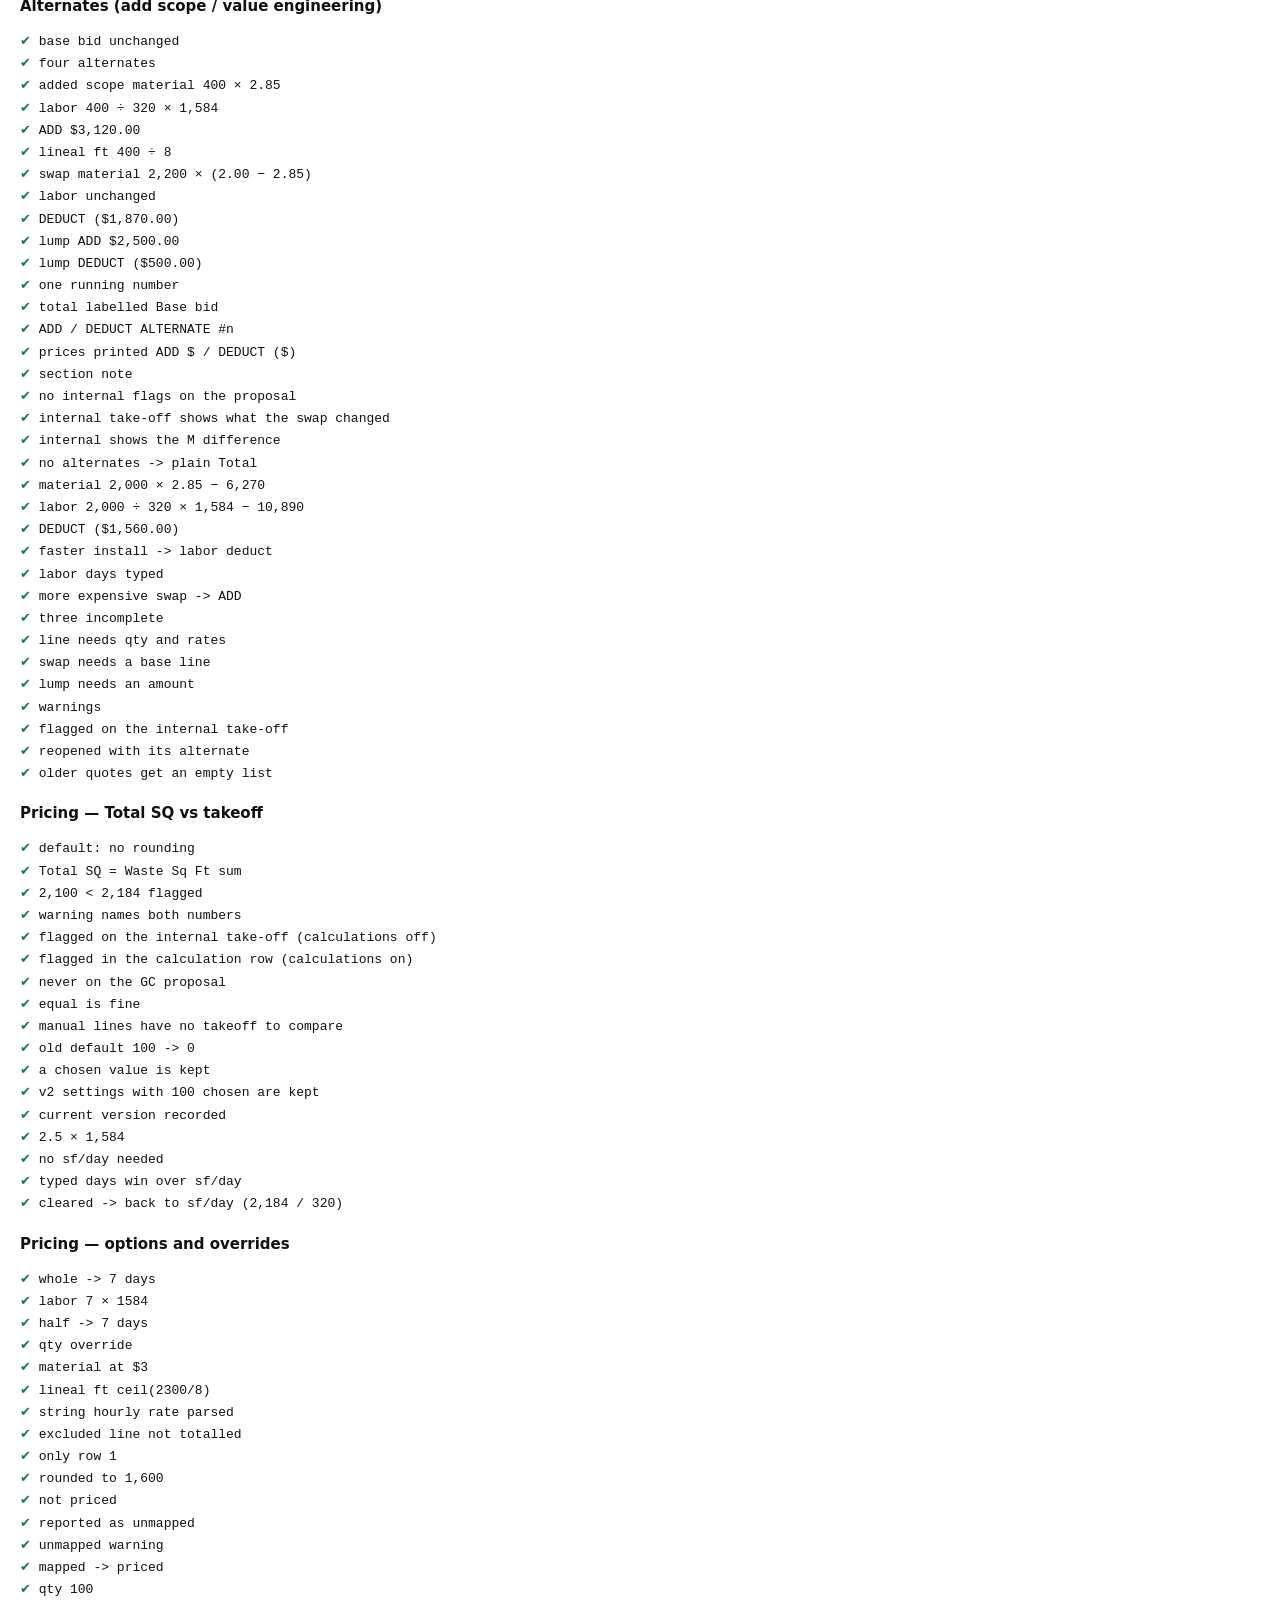
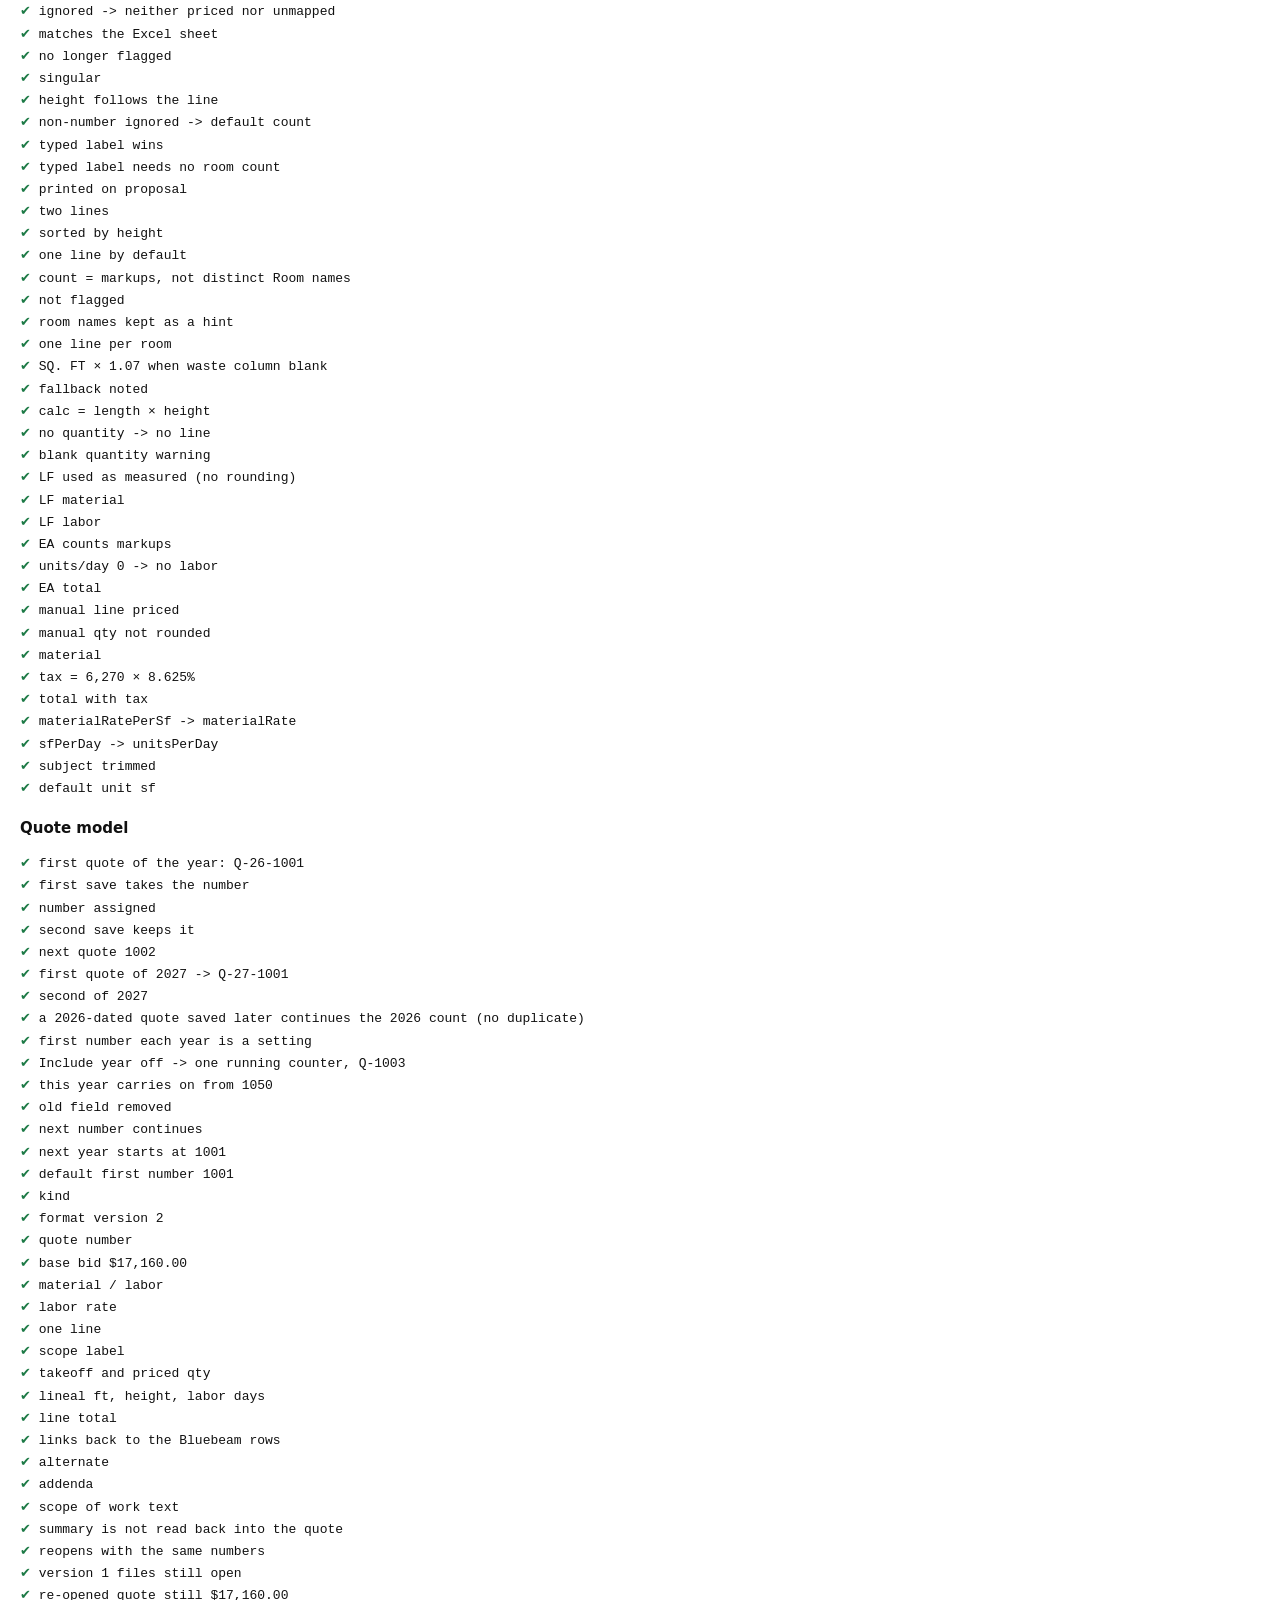
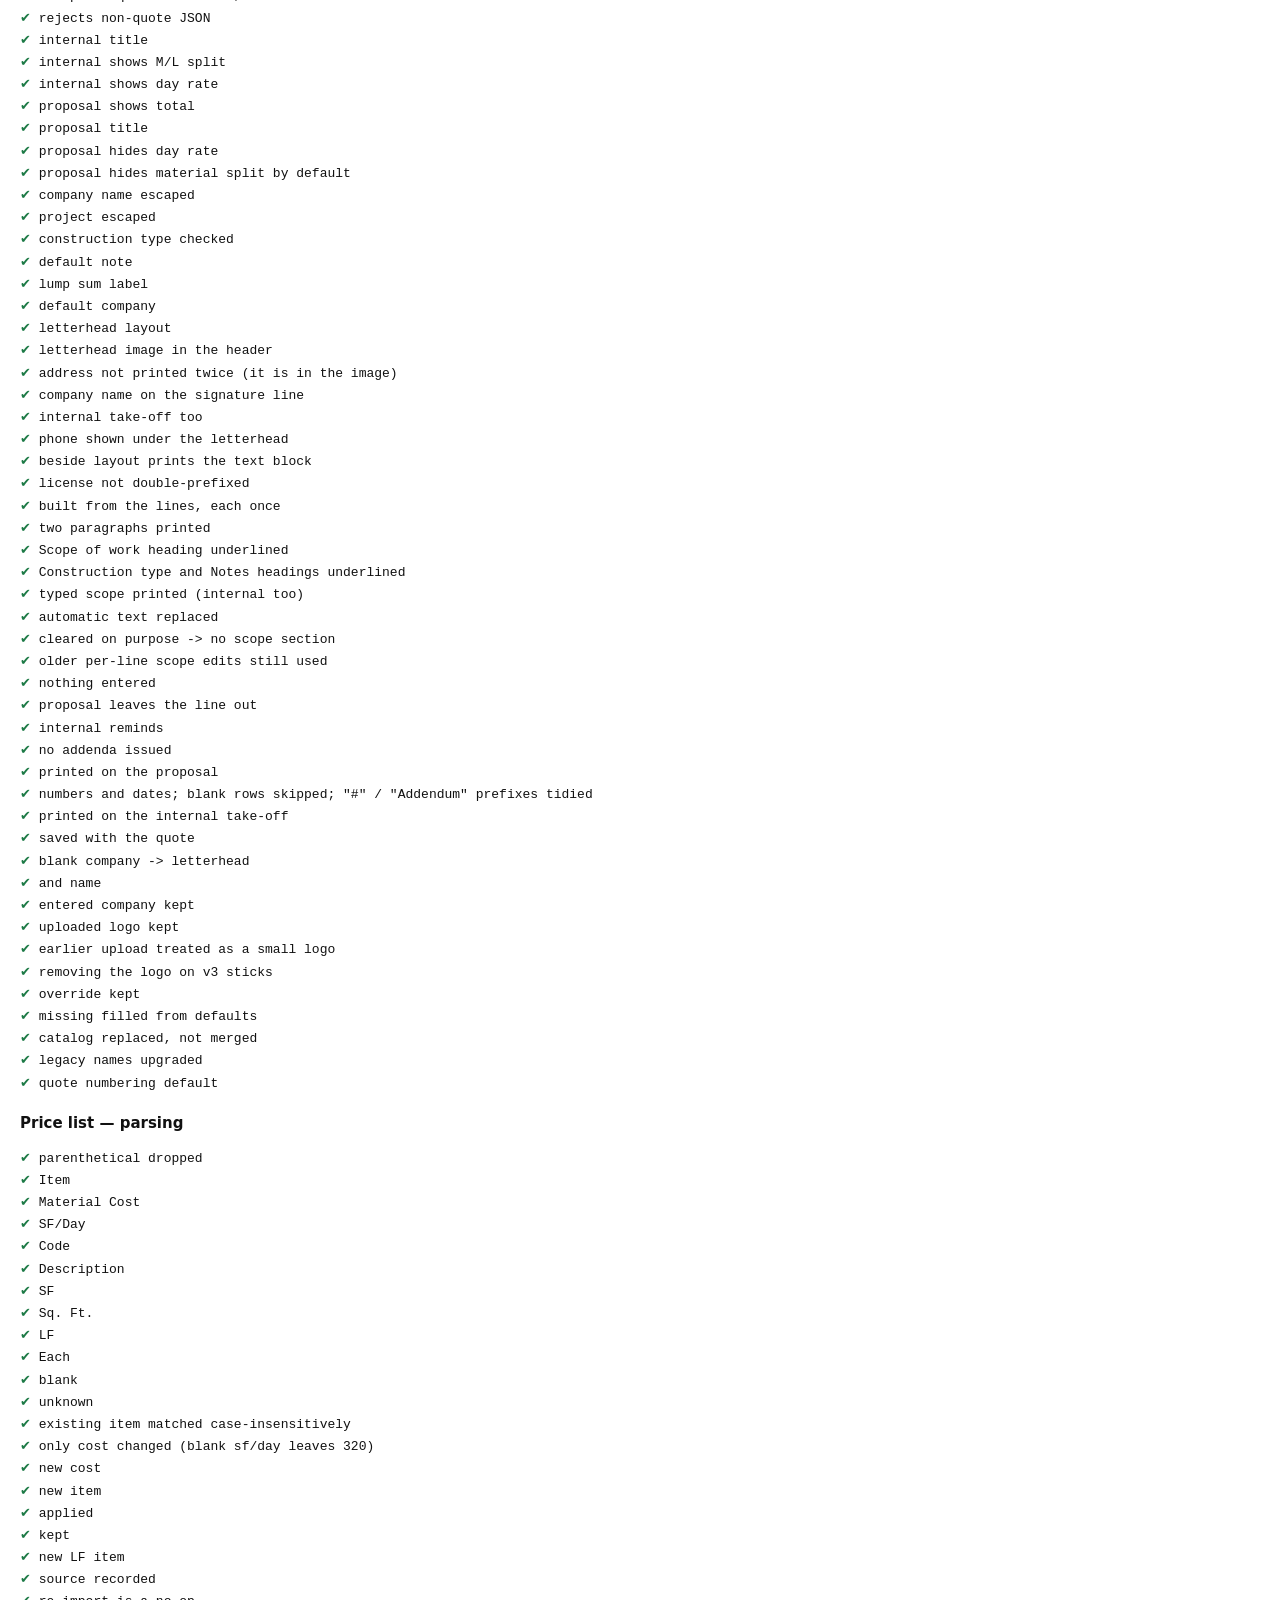
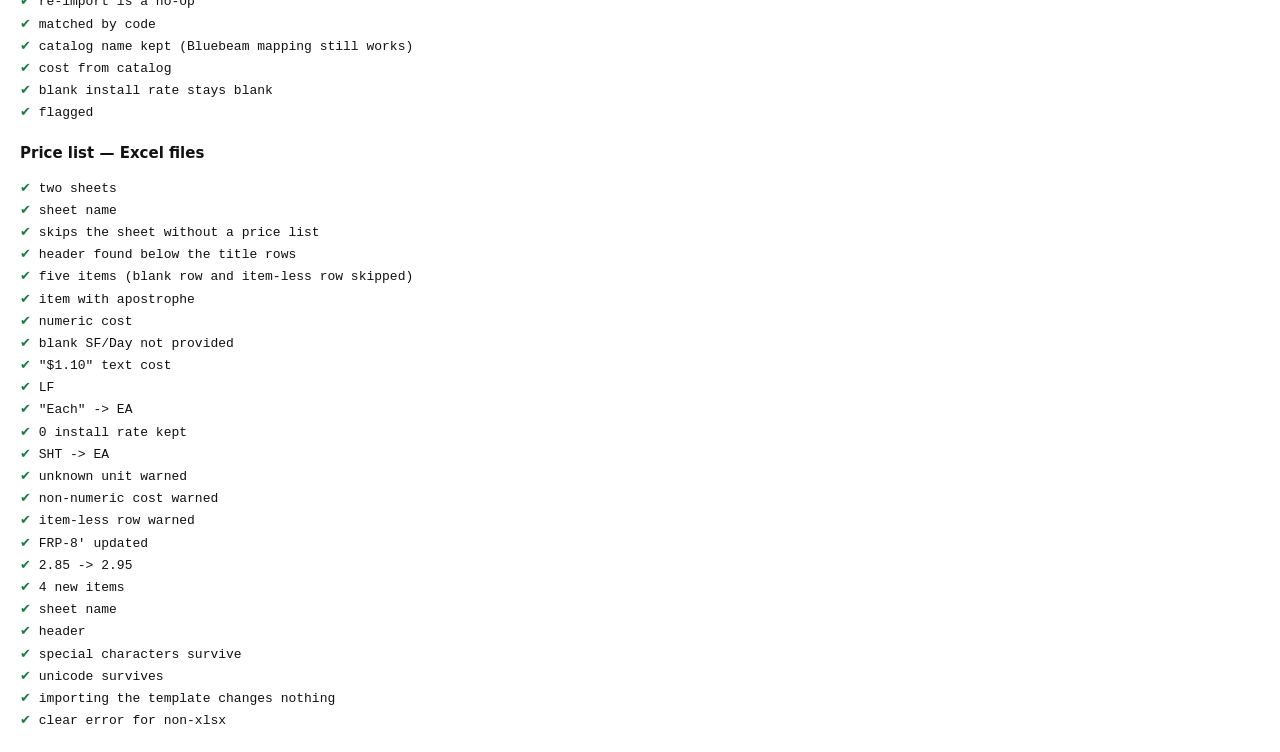
==== commit 214a7b4c: "Document the JSON files; saved quotes include a calculated summary - Saved quote files (format v2) a" ====
--- a/test/tests.html
+++ b/test/tests.html
@@ -922,6 +922,40 @@
       eq(Quote.formatQuoteNumber(up, (+yr + 1) + '-01-02'), 'Q-' + String(+yr + 1).slice(-2) + '-1001', 'next year starts at 1001');
       eq(RqbStorage.normalizeSettings(null).quote.startNumber, 1001, 'default first number 1001');
     });
+    test('saved file summary (for other programs)', function () {
+      var s = freshSettings();
+      var q = newQ(s);
+      var p = fixture();
+      q.source = { fileName: 'mels.csv', rows: p.rows, subtotals: p.subtotals, warnings: [] };
+      q.gc.name = 'Generals'; q.project.name = "Mel's Drive In";
+      var key = Pricing.price(q, p.rows).lines[0].key;
+      q.lineOverrides[key] = { rooms: '3' };
+      q.alternates = [{ id: 'a', kind: 'swap', title: 'VE', lineKey: key, materialRate: '2.00' }];
+      q.addenda = [{ id: 'd', number: '1', date: '2026-10-15' }];
+      var f = JSON.parse(JSON.stringify(Quote.toFile(q)));
+      eq(f.kind, 'revu-quote-builder/quote', 'kind');
+      eq(f.version, 2, 'format version 2');
+      var S = f.summary;
+      eq(S.quoteNumber, q.number, 'quote number');
+      eq(S.totals.baseBid, 17160, 'base bid $17,160.00');
+      eq(S.totals.material + '/' + S.totals.labor, '6270/10890', 'material / labor');
+      eq(S.laborRate.area + ' ' + S.laborRate.city + ' ' + S.laborRate.dayRate, 'bayArea San Francisco 1584', 'labor rate');
+      eq(S.lines.length, 1, 'one line');
+      var L = S.lines[0];
+      eq(L.scopeOfWork, "(3) ROOMS @ 8' AFF", 'scope label');
+      eq(L.takeoffQty + ' -> ' + L.qty + ' ' + L.unit, '2184 -> 2200 sf', 'takeoff and priced qty');
+      eq(L.linealFt + ' / ' + L.heightFt + ' / ' + L.laborDays, '275 / 8 / 6.88', 'lineal ft, height, labor days');
+      eq(L.total, 17160, 'line total');
+      eq(L.bluebeamRowIds.length, 2, 'links back to the Bluebeam rows');
+      eq(S.alternates[0].name + ' ' + S.alternates[0].signedAmount, 'DEDUCT ALTERNATE #1 -1870', 'alternate');
+      eq(S.addendaReviewed, 'No. 1 (10-15-26)', 'addenda');
+      ok(/FURNISH AND INSTALL/.test(S.scopeOfWork), 'scope of work text');
+      var q2 = Quote.fromFile(f, s);
+      eq(q2.summary, undefined, 'summary is not read back into the quote');
+      eq(Pricing.price(q2, q2.source.rows).totals.total, 17160, 'reopens with the same numbers');
+      var v1 = { kind: 'revu-quote-builder/quote', version: 1, quote: JSON.parse(JSON.stringify(q)) };
+      eq(Quote.fromFile(v1, s).number, q.number, 'version 1 files still open');
+    });
     test('save file round-trip keeps original rates', function () {
       var s = freshSettings();
       var q = newQ(s);
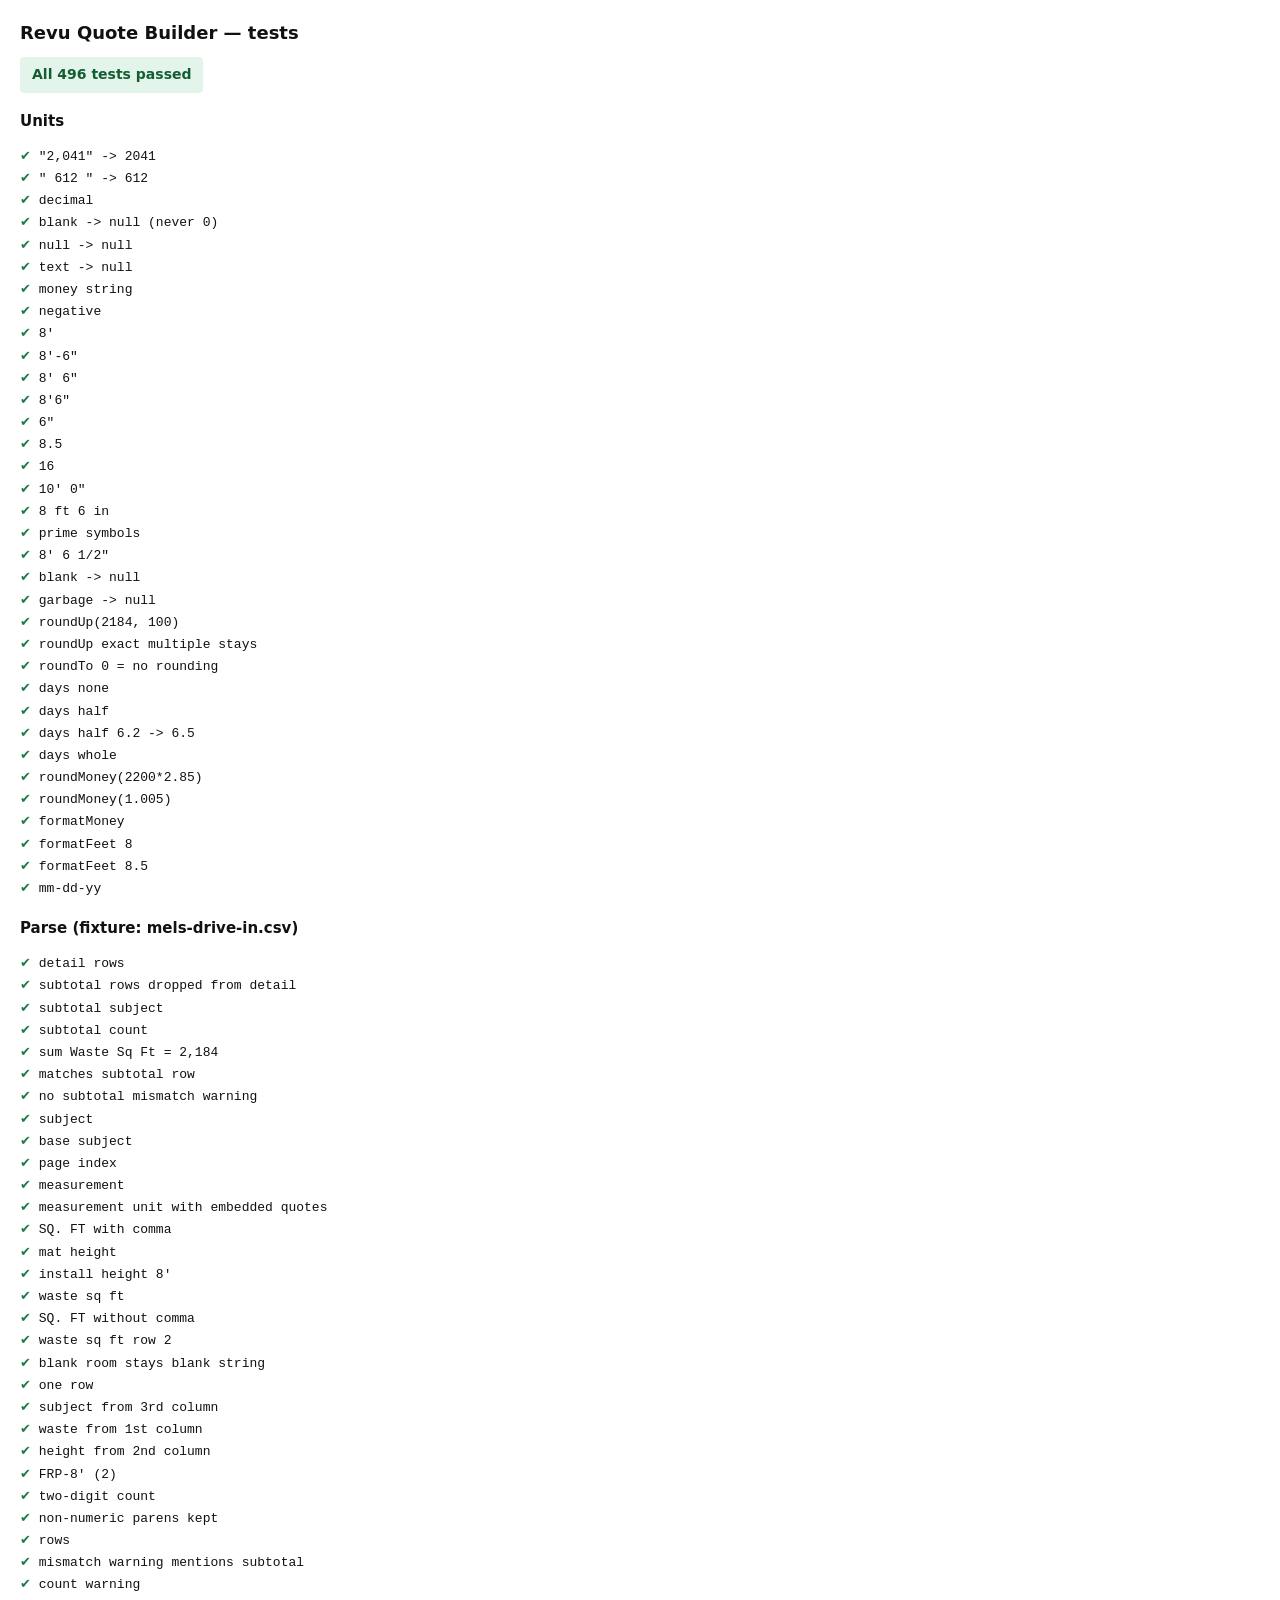
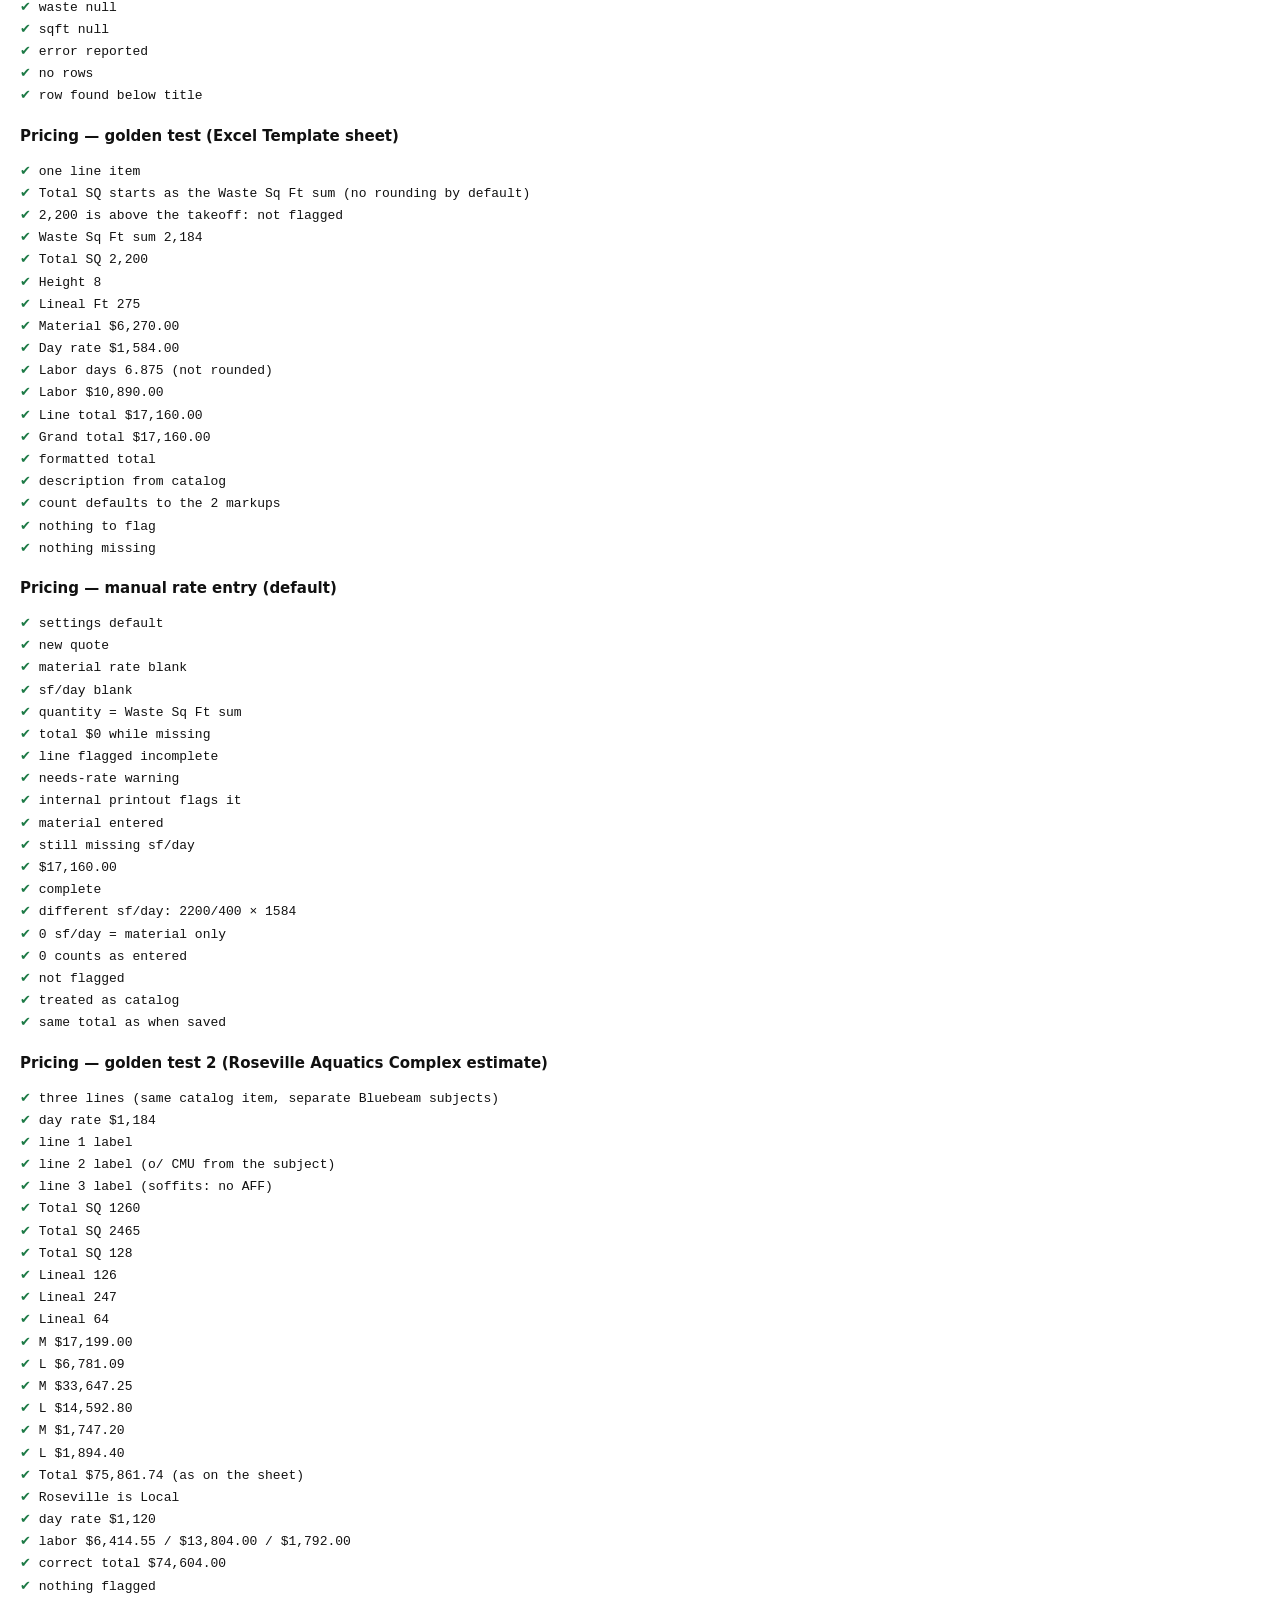
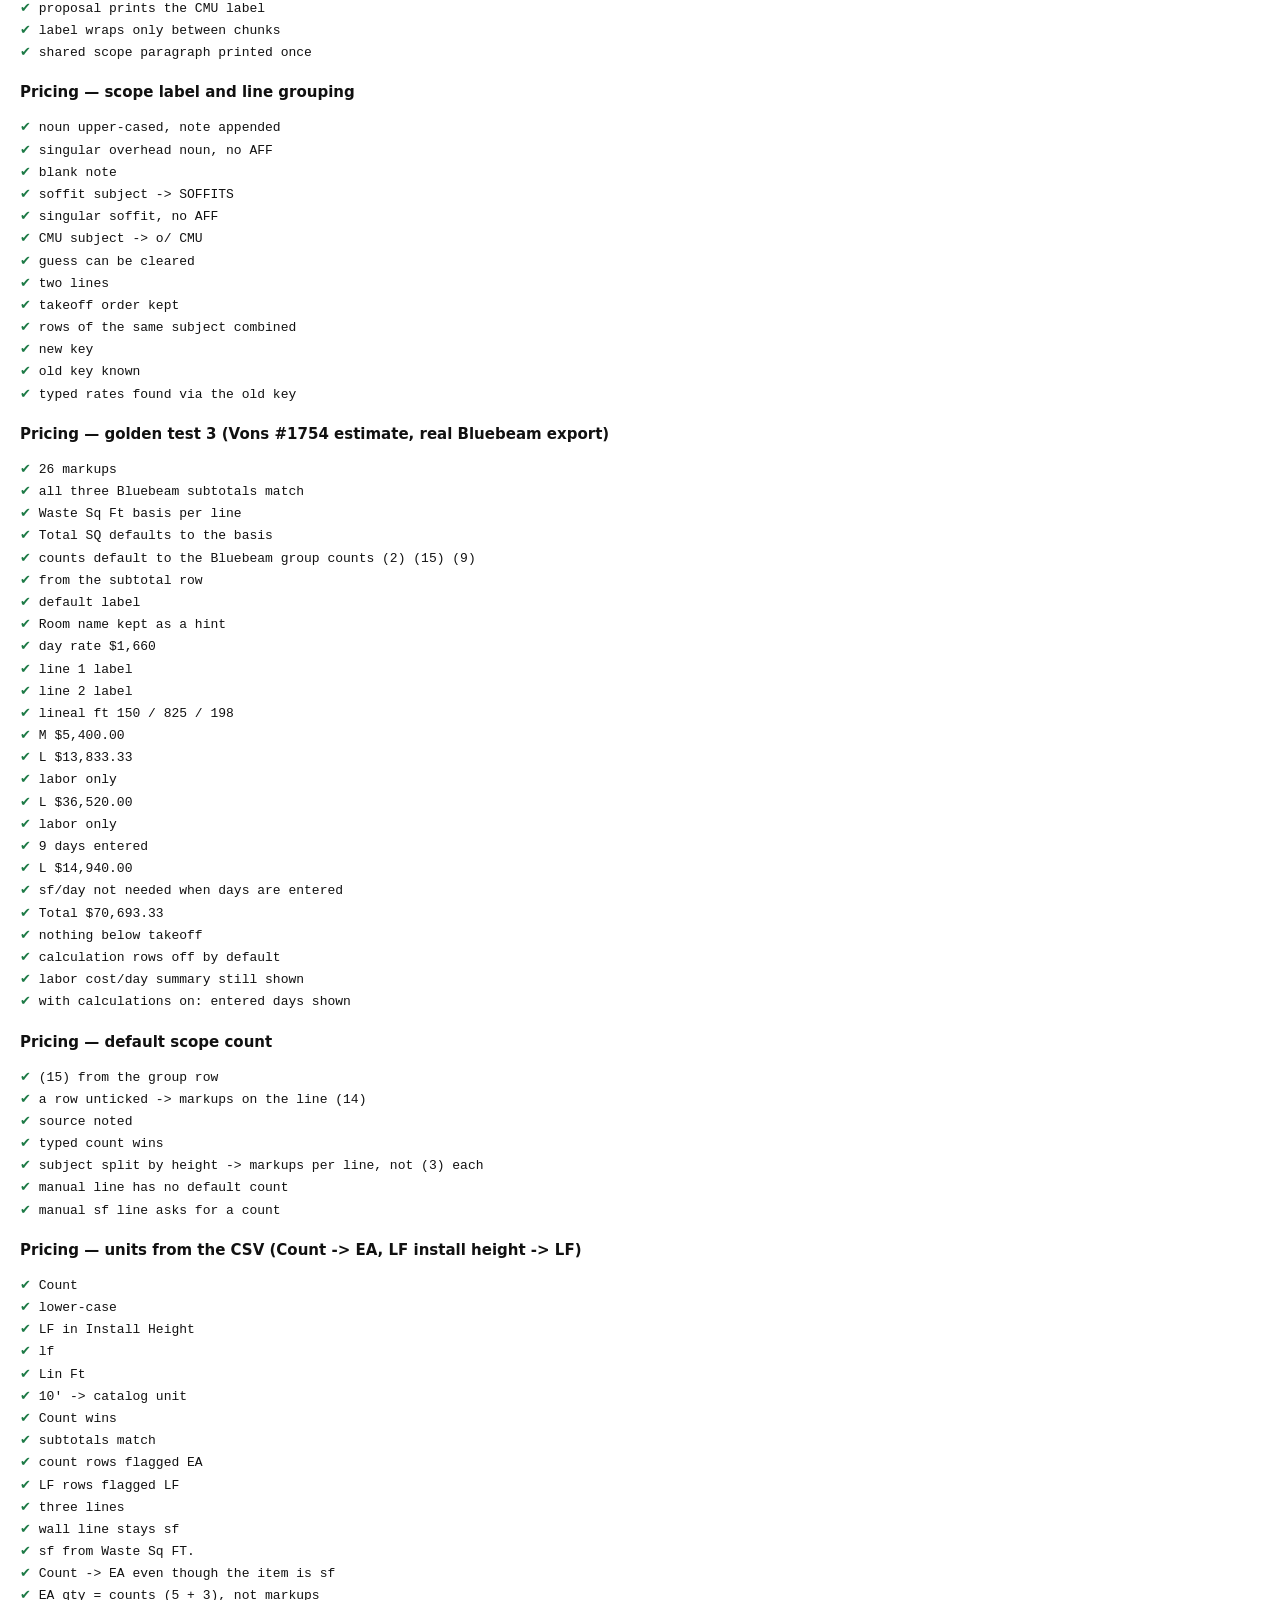
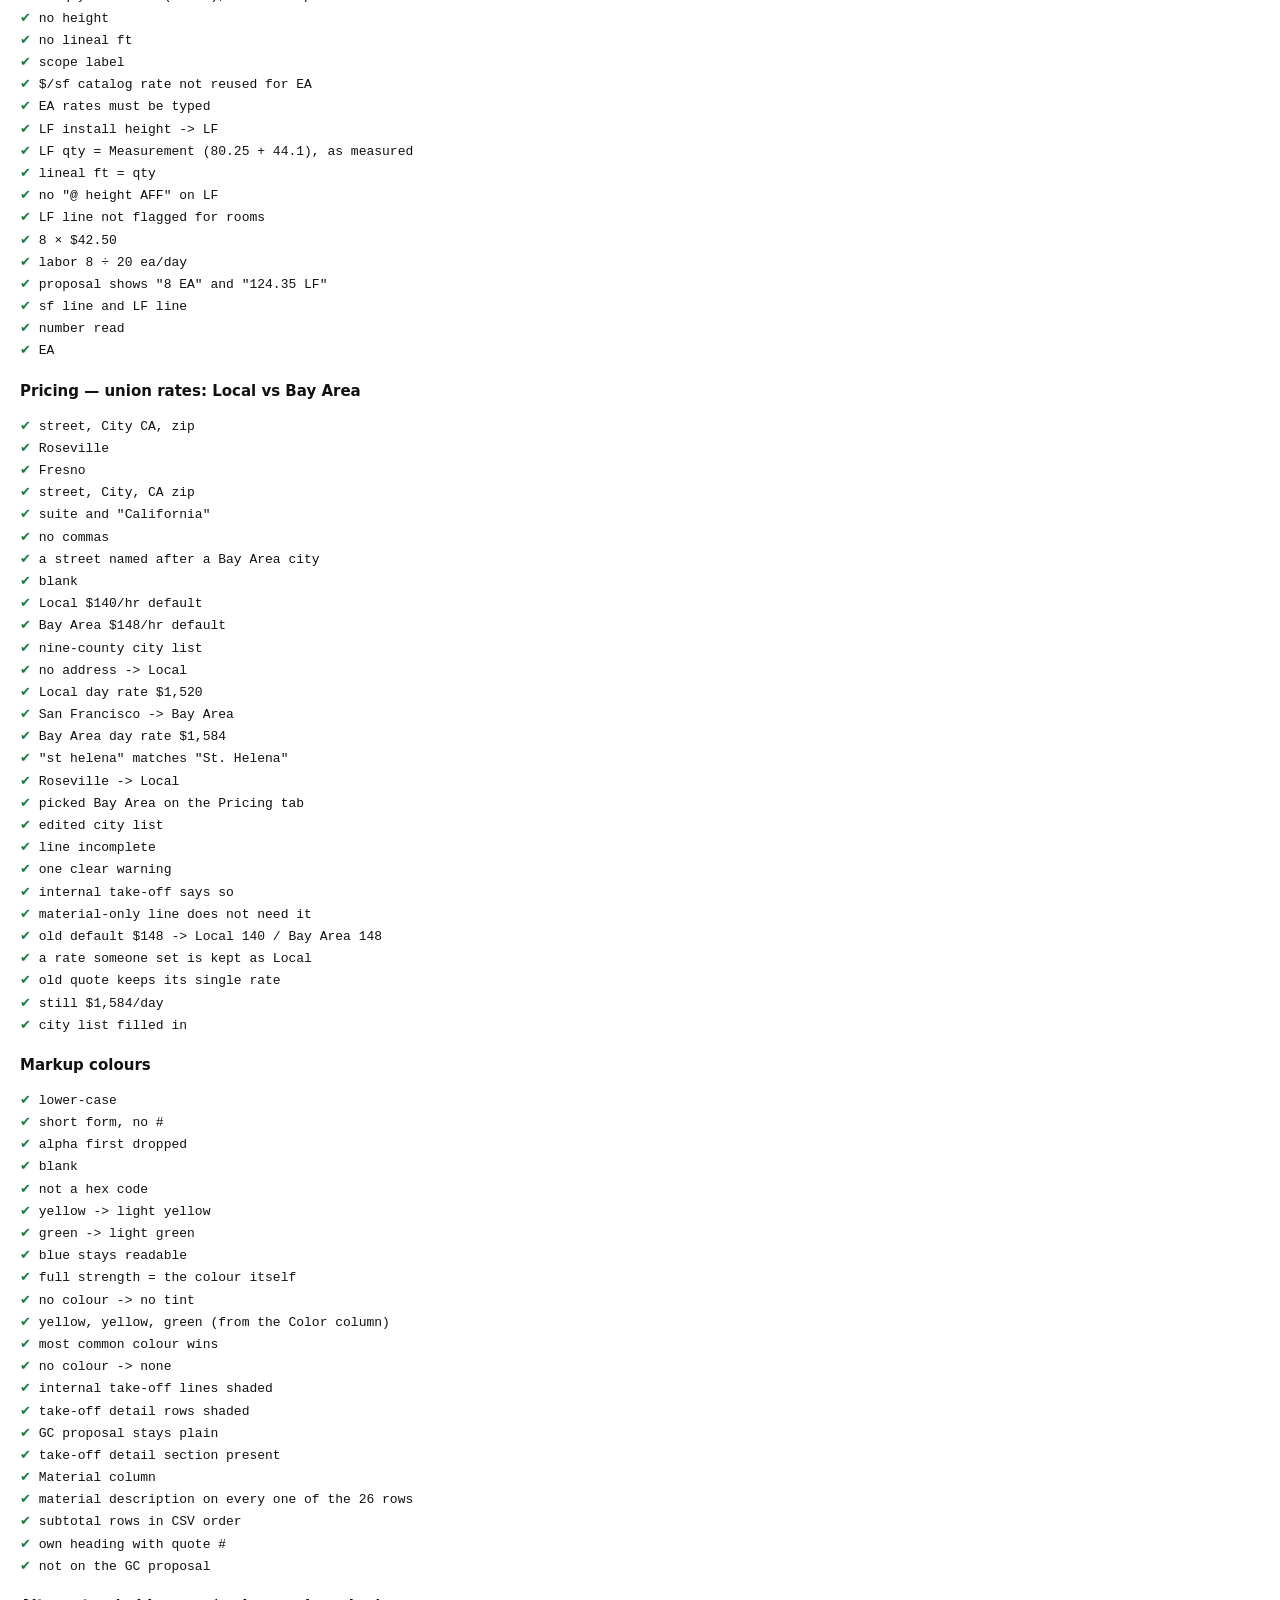
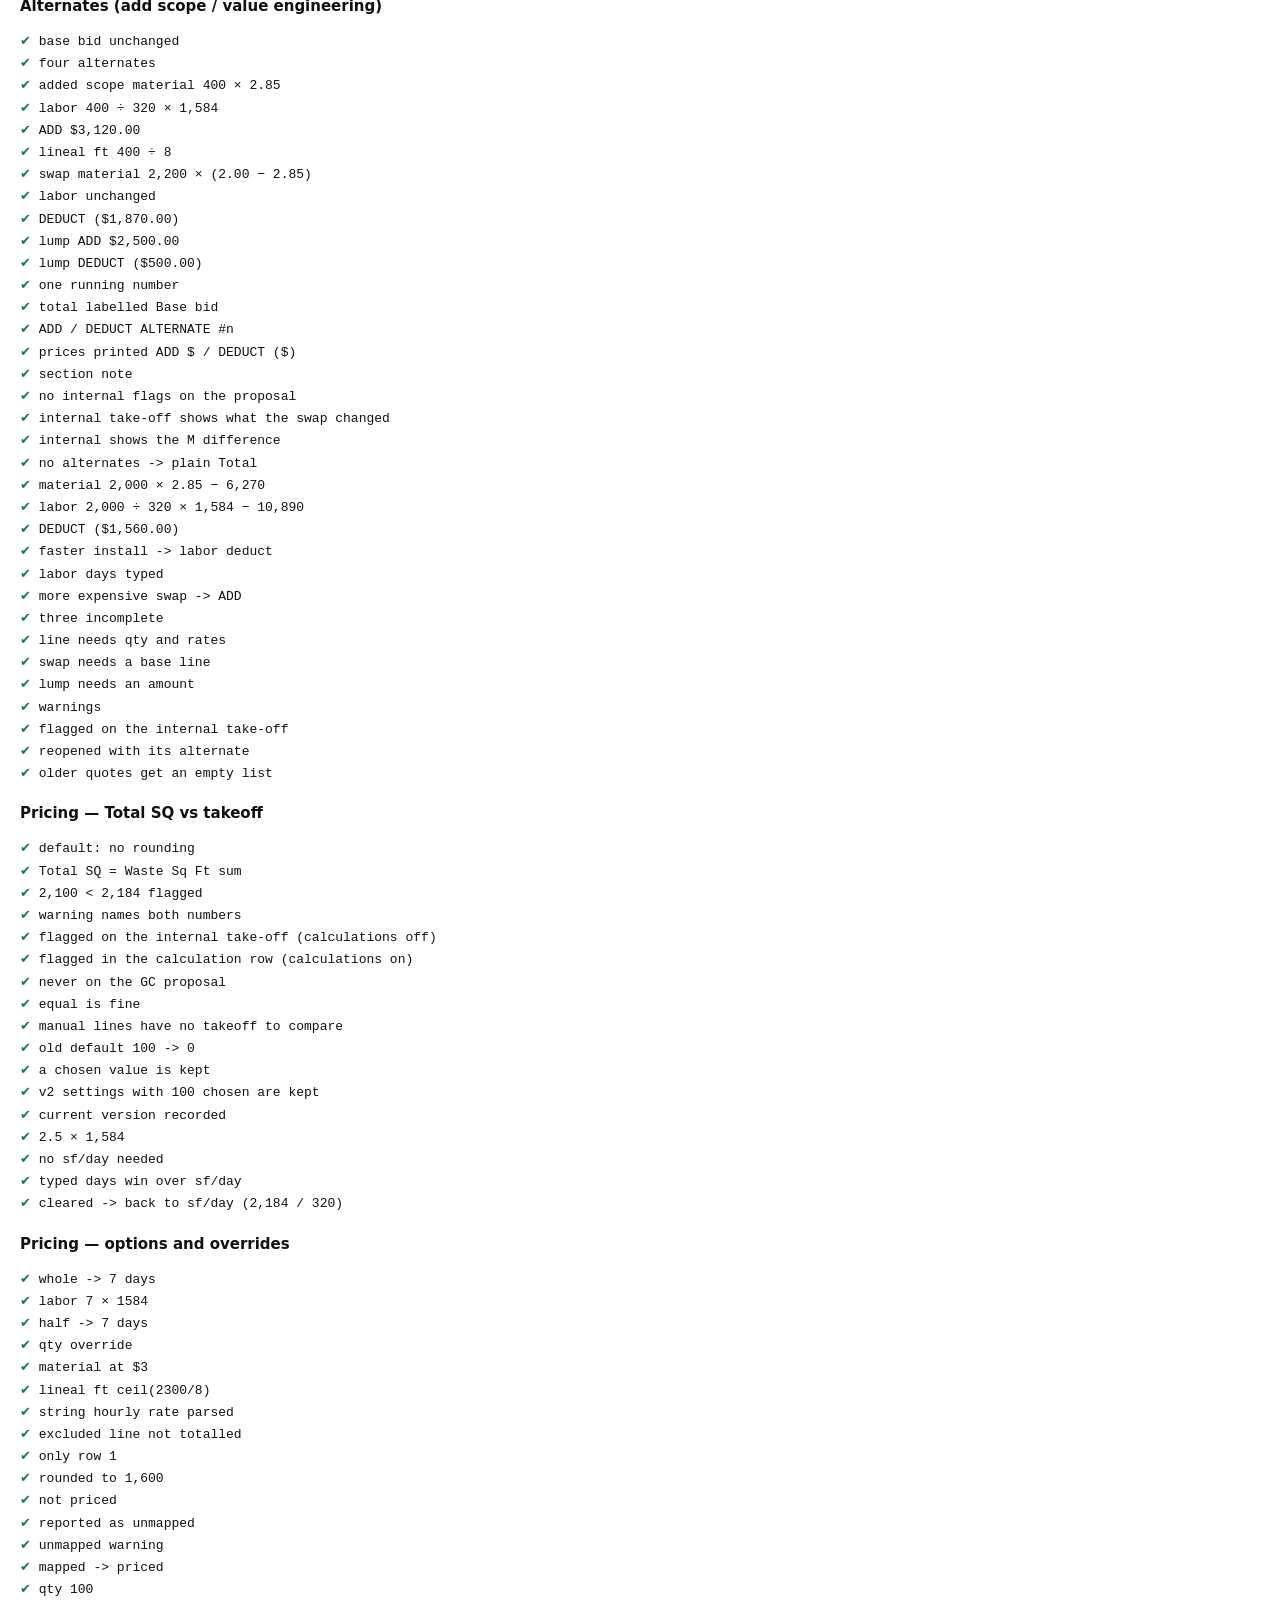
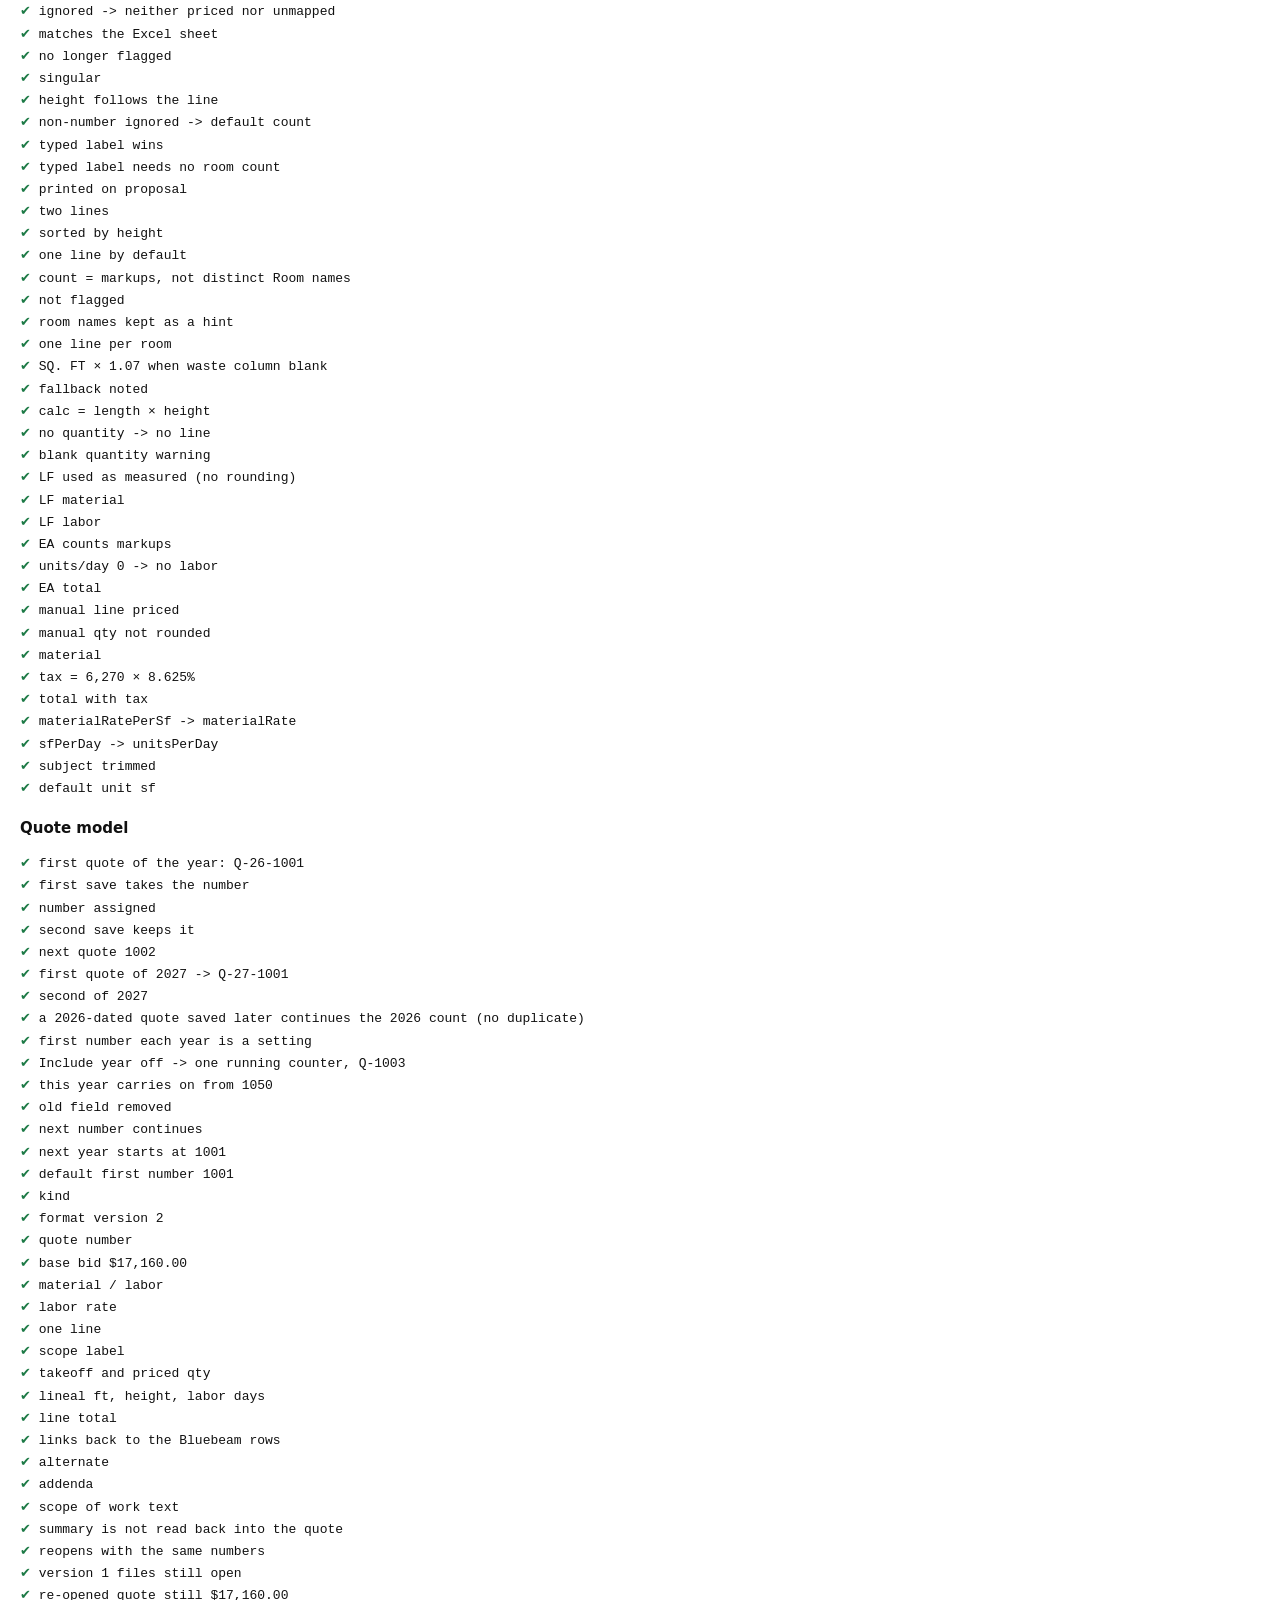
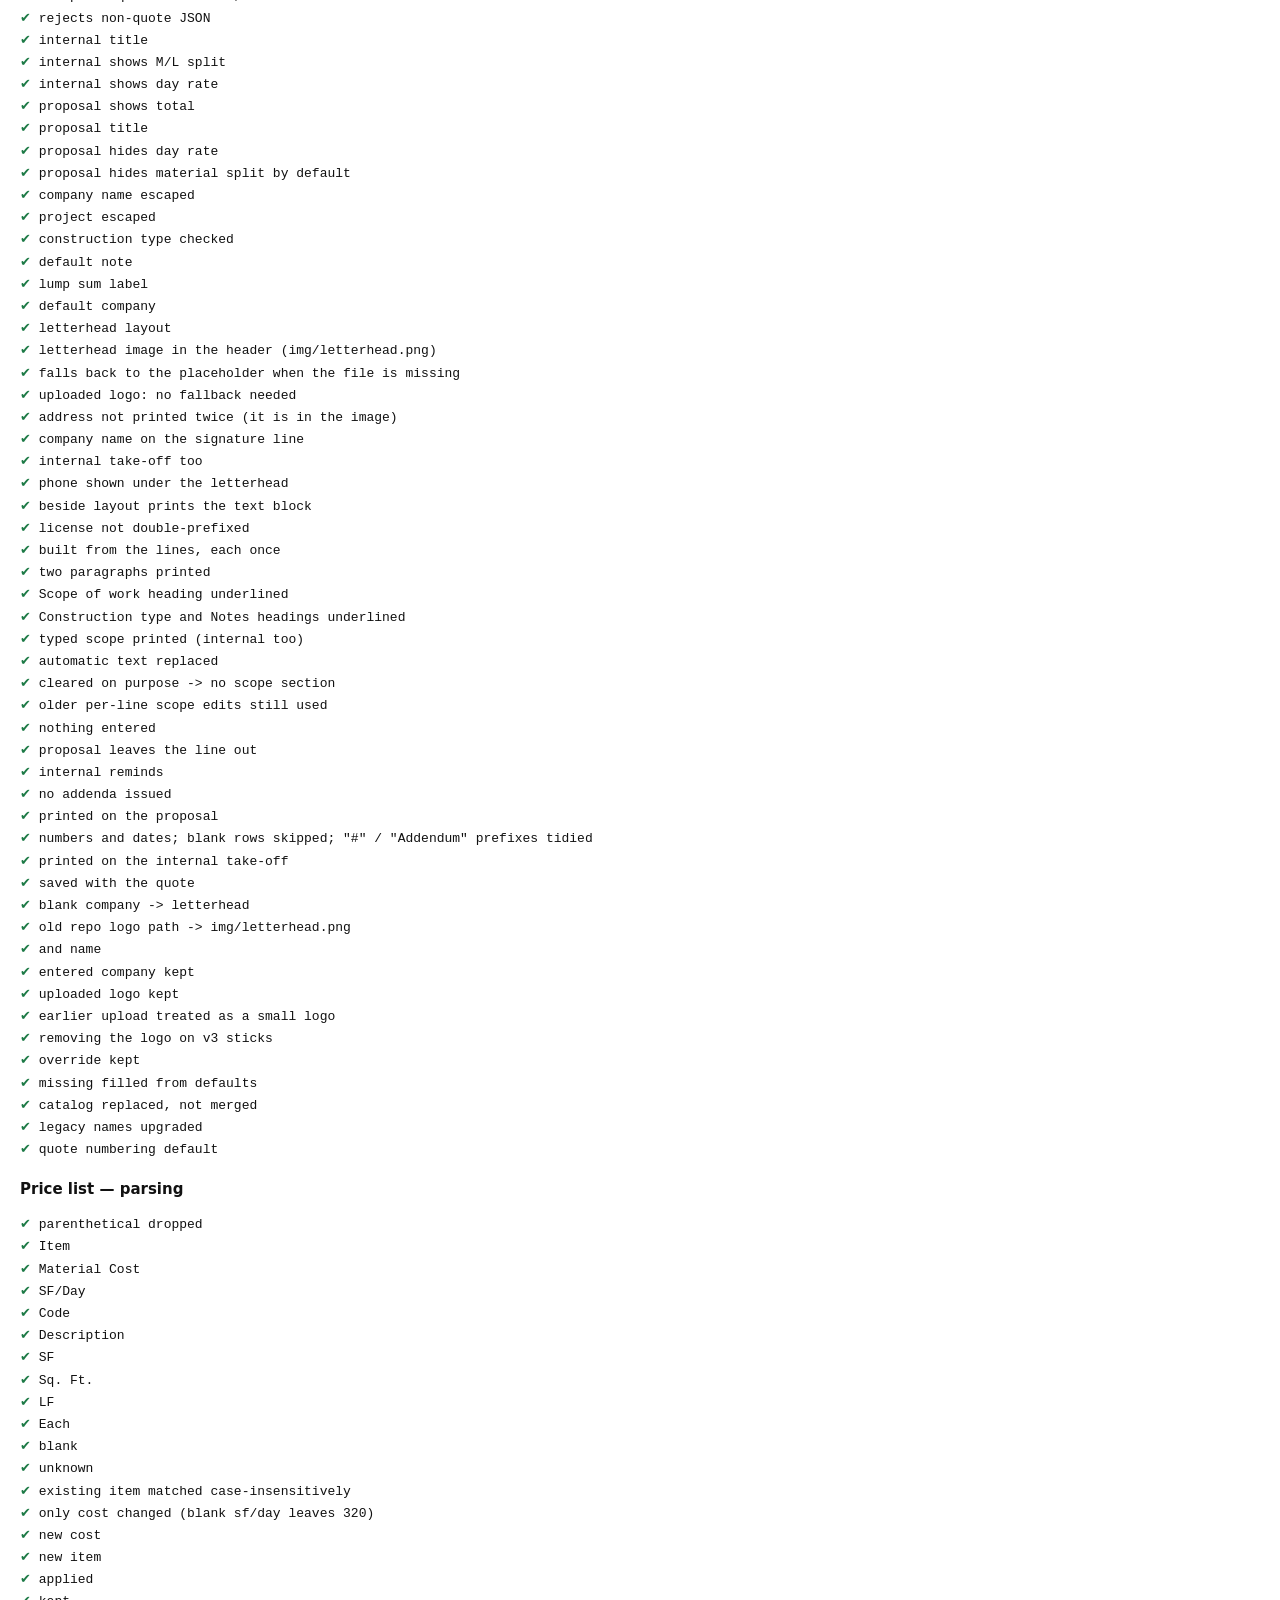
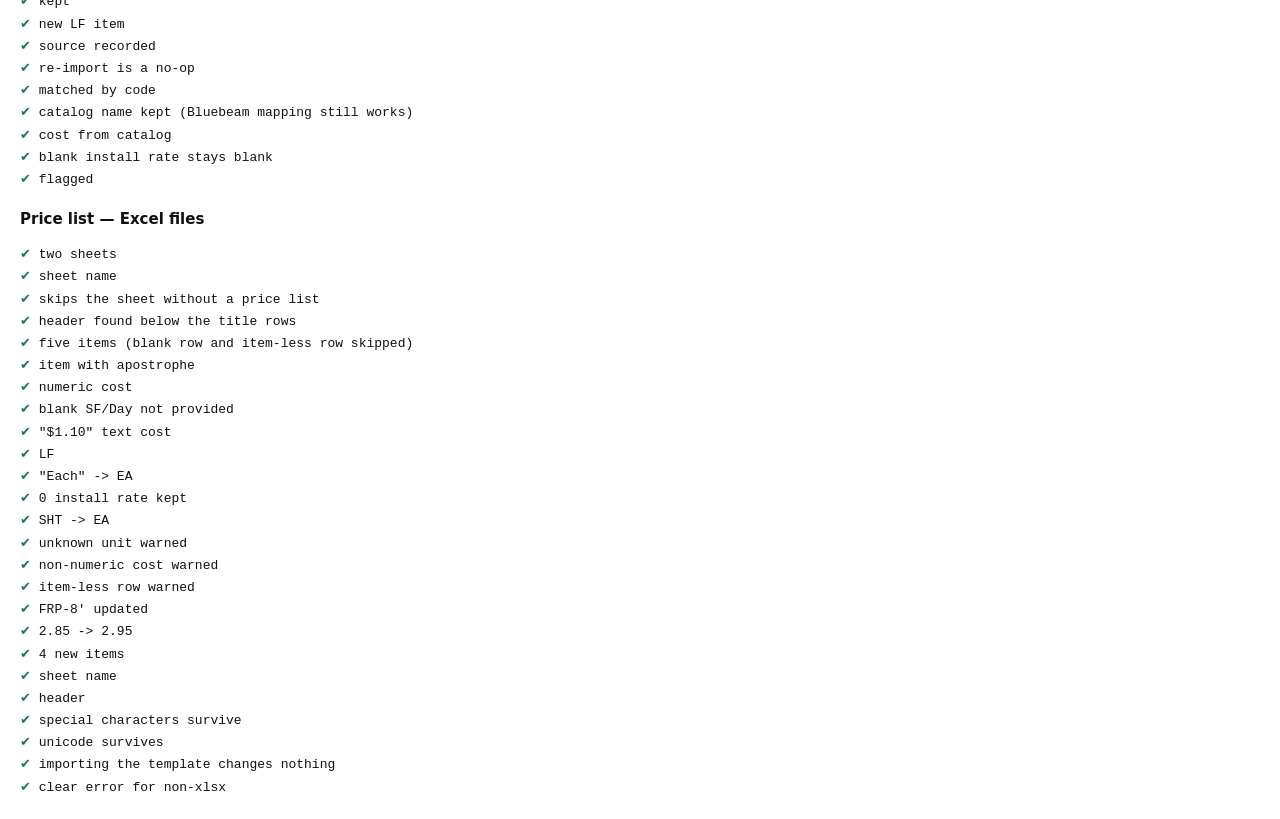
==== commit 693518aa: "Take the letterhead out of the repo; ship a placeholder - Removed img/universal-plastics-logo.png. Q" ====
--- a/test/tests.html
+++ b/test/tests.html
@@ -1002,7 +1002,11 @@
       var q = newQ(s);
       var pr = Pricing.price(q, fixture().rows);
       var doc = Quote.render(q, pr, s, 'proposal');
-      ok(/<img class="doc-banner" src="img\/universal-plastics-logo\.png"/.test(doc), 'letterhead image in the header');
+      ok(/<img class="doc-banner" src="img\/letterhead\.png"/.test(doc), 'letterhead image in the header (img/letterhead.png)');
+      ok(/onerror="this\.onerror=null;this\.src='img\/letterhead-placeholder\.png'"/.test(doc), 'falls back to the placeholder when the file is missing');
+      s.company.logoDataUrl = '[data-uri]';
+      ok(!/onerror/.test(Quote.render(q, pr, s, 'proposal')), 'uploaded logo: no fallback needed');
+      s.company.logoDataUrl = 'img/letterhead.png';
       ok(!/1020 Winding Creek/.test(doc), 'address not printed twice (it is in the image)');
       ok(/Universal Plastics, Inc\.<\/div>/.test(doc), 'company name on the signature line');
       ok(/doc-banner/.test(Quote.render(q, pr, s, 'internal')), 'internal take-off too');
@@ -1053,7 +1057,9 @@
     });
     test('settings upgrade to the letterhead', function () {
       var blank = RqbStorage.normalizeSettings({ version: 2, company: { name: '', address: '', phone: '', email: '', license: '', logoDataUrl: '' } });
-      eq(blank.company.logoDataUrl, 'img/universal-plastics-logo.png', 'blank company -> letterhead');
+      eq(blank.company.logoDataUrl, 'img/letterhead.png', 'blank company -> letterhead');
+      eq(RqbStorage.normalizeSettings({ version: 5, company: { name: 'Universal Plastics, Inc.', logoDataUrl: 'img/universal-plastics-logo.png', logoLayout: 'banner' } }).company.logoDataUrl,
+        'img/letterhead.png', 'old repo logo path -> img/letterhead.png');
       eq(blank.company.name, 'Universal Plastics, Inc.', 'and name');
       var mine = RqbStorage.normalizeSettings({ version: 2, company: { name: 'Someone Else', logoDataUrl: '[data-uri]' } });
       eq(mine.company.name, 'Someone Else', 'entered company kept');
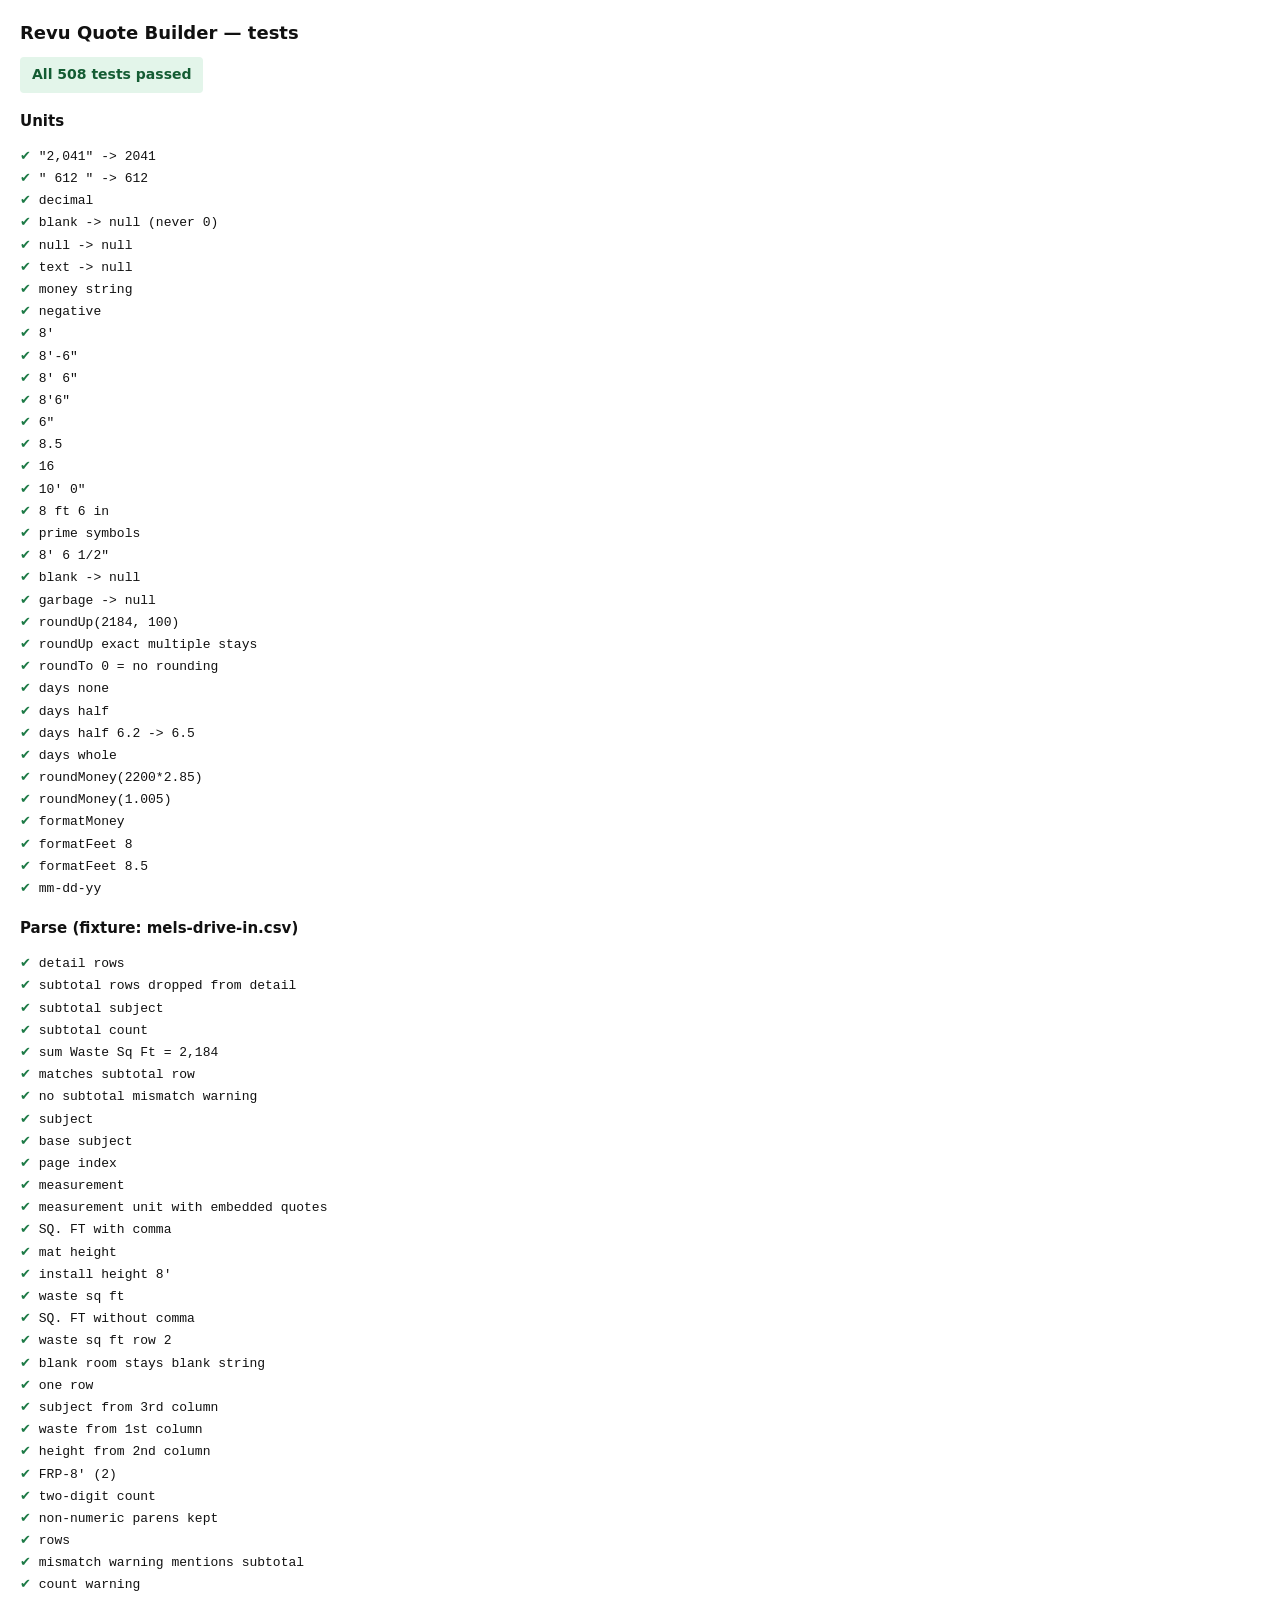
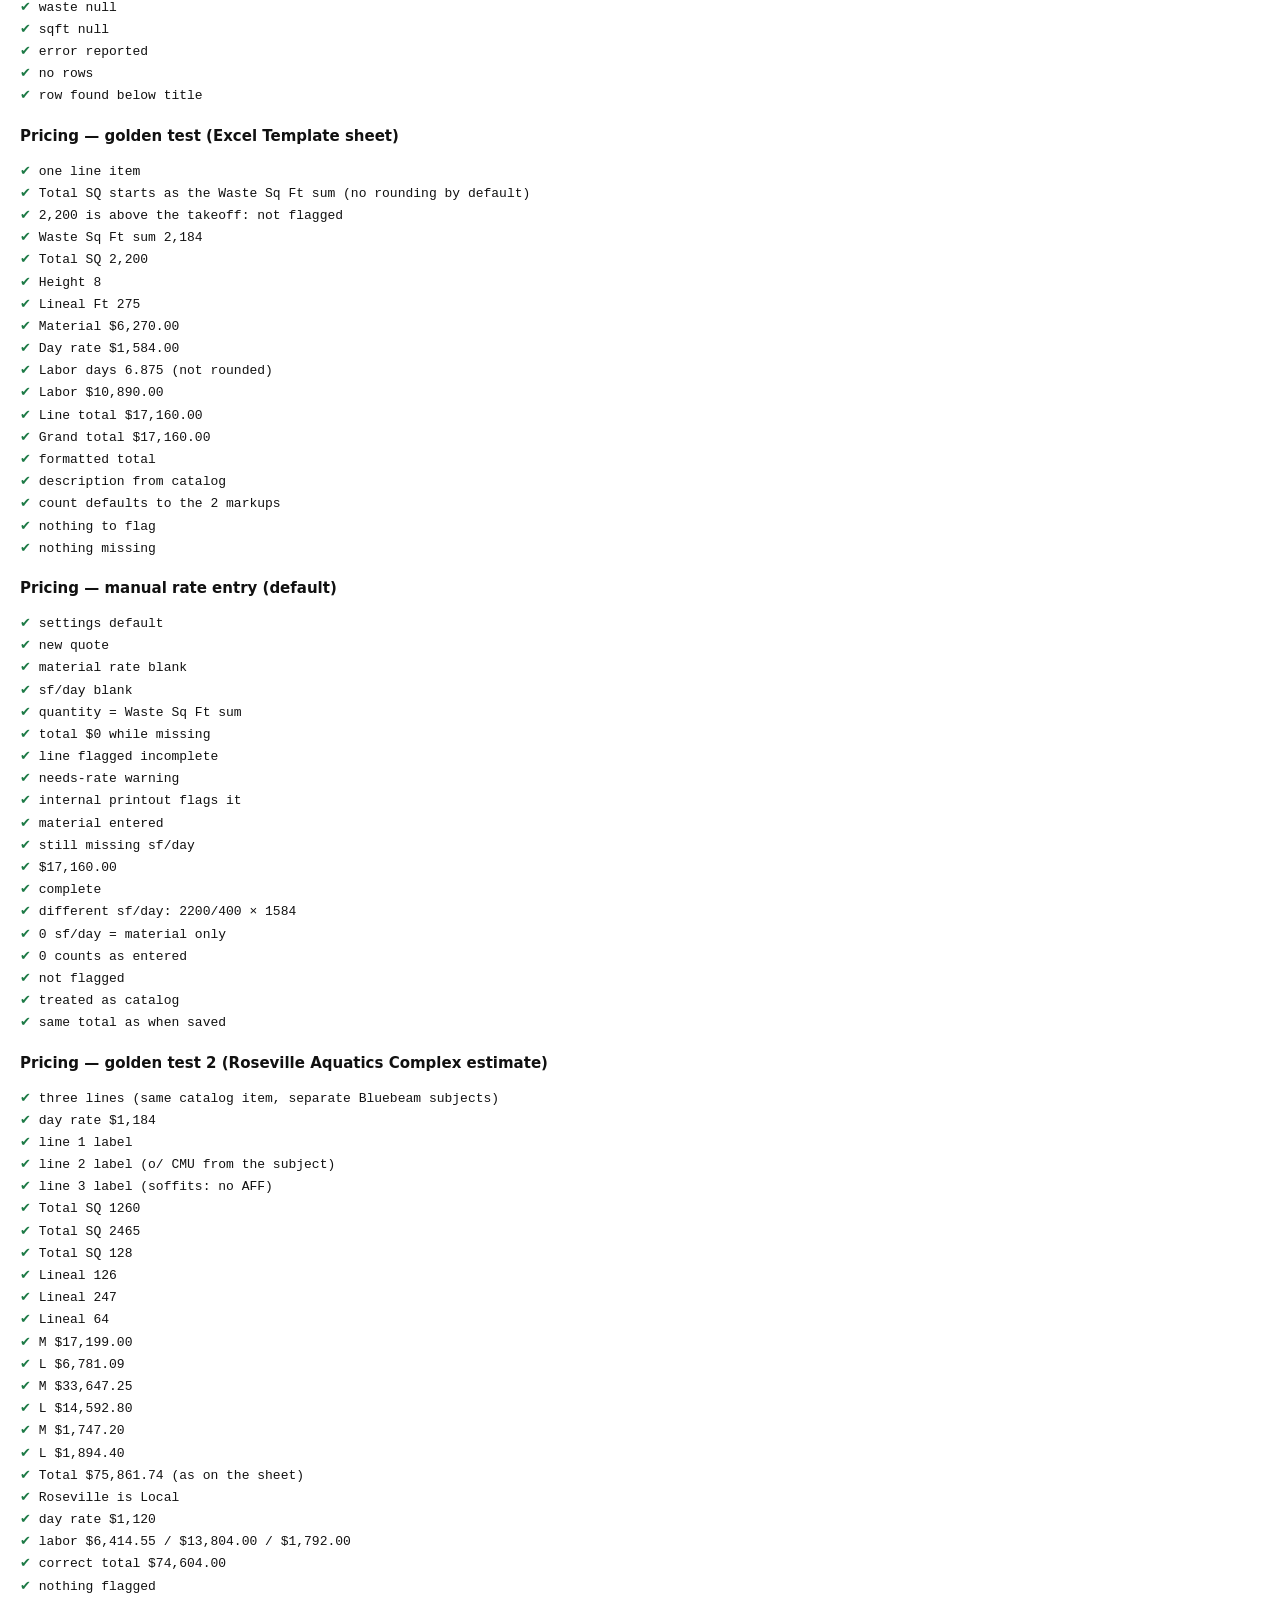
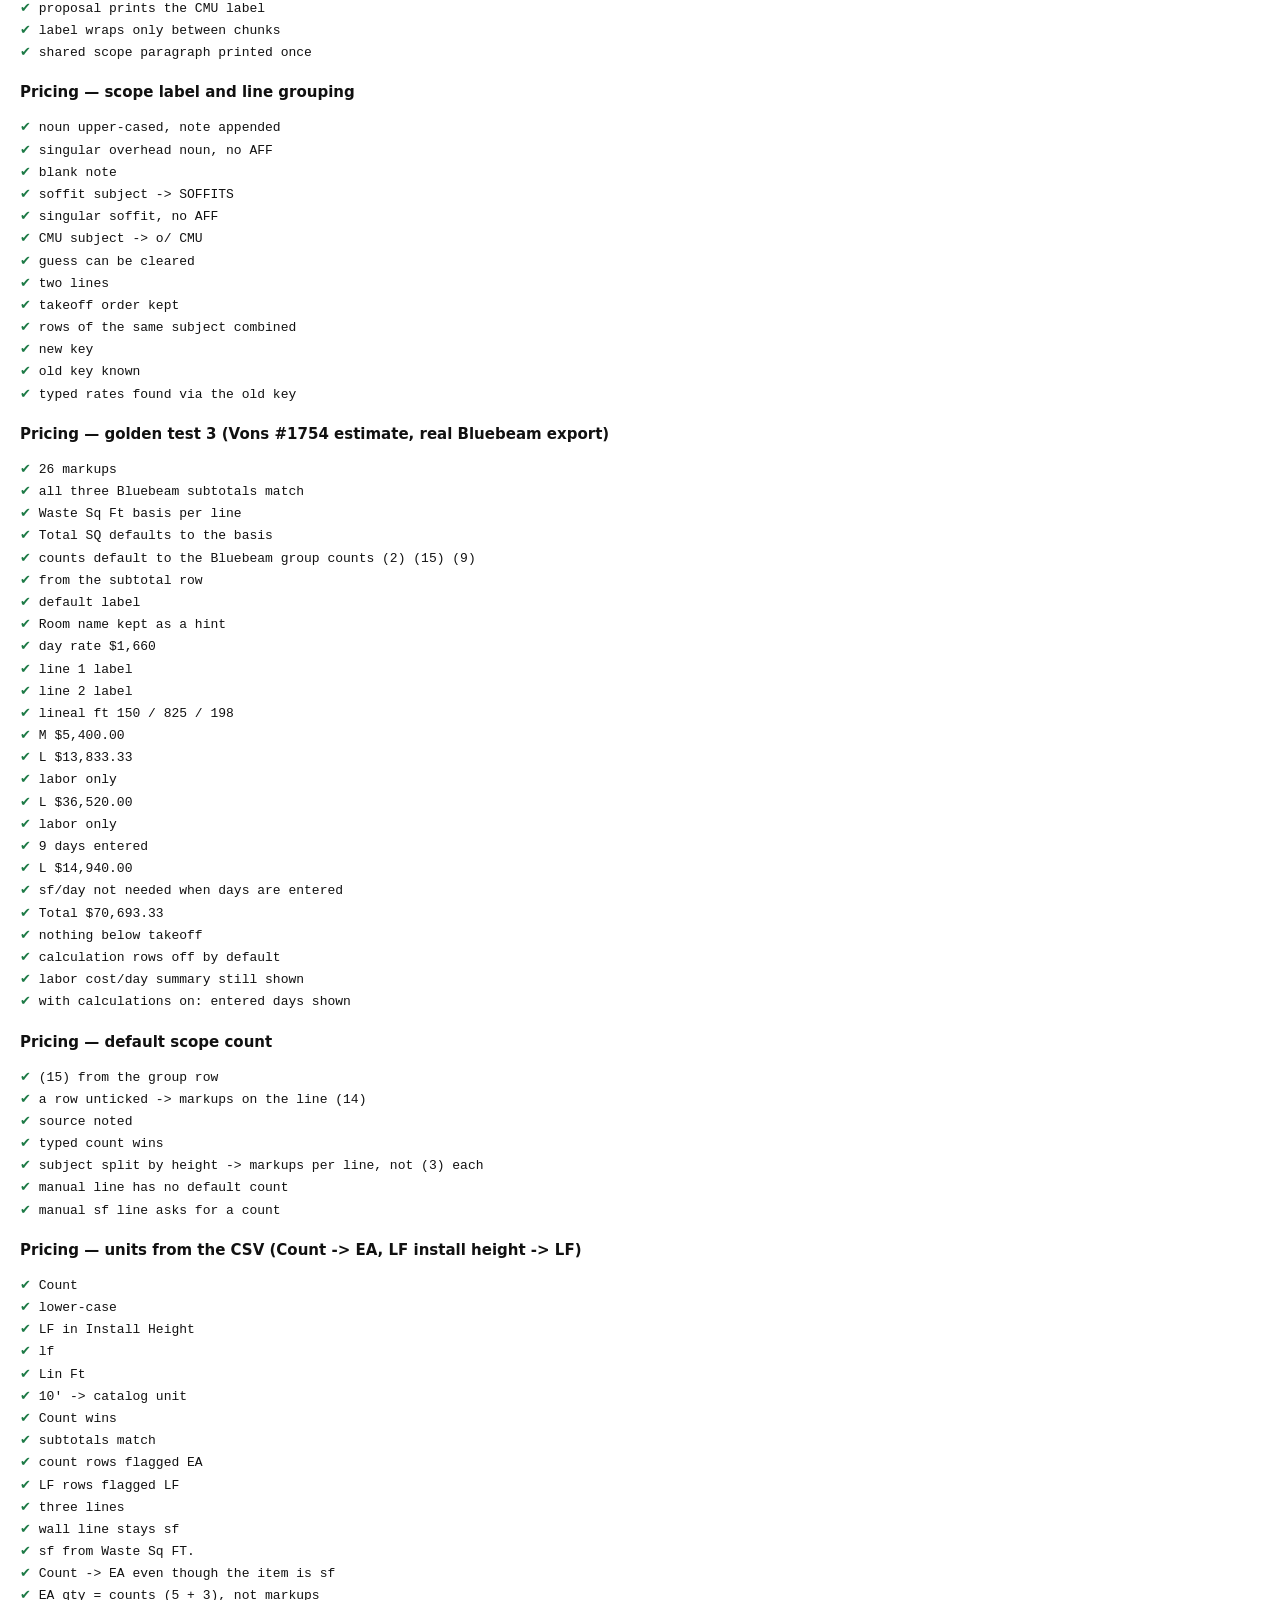
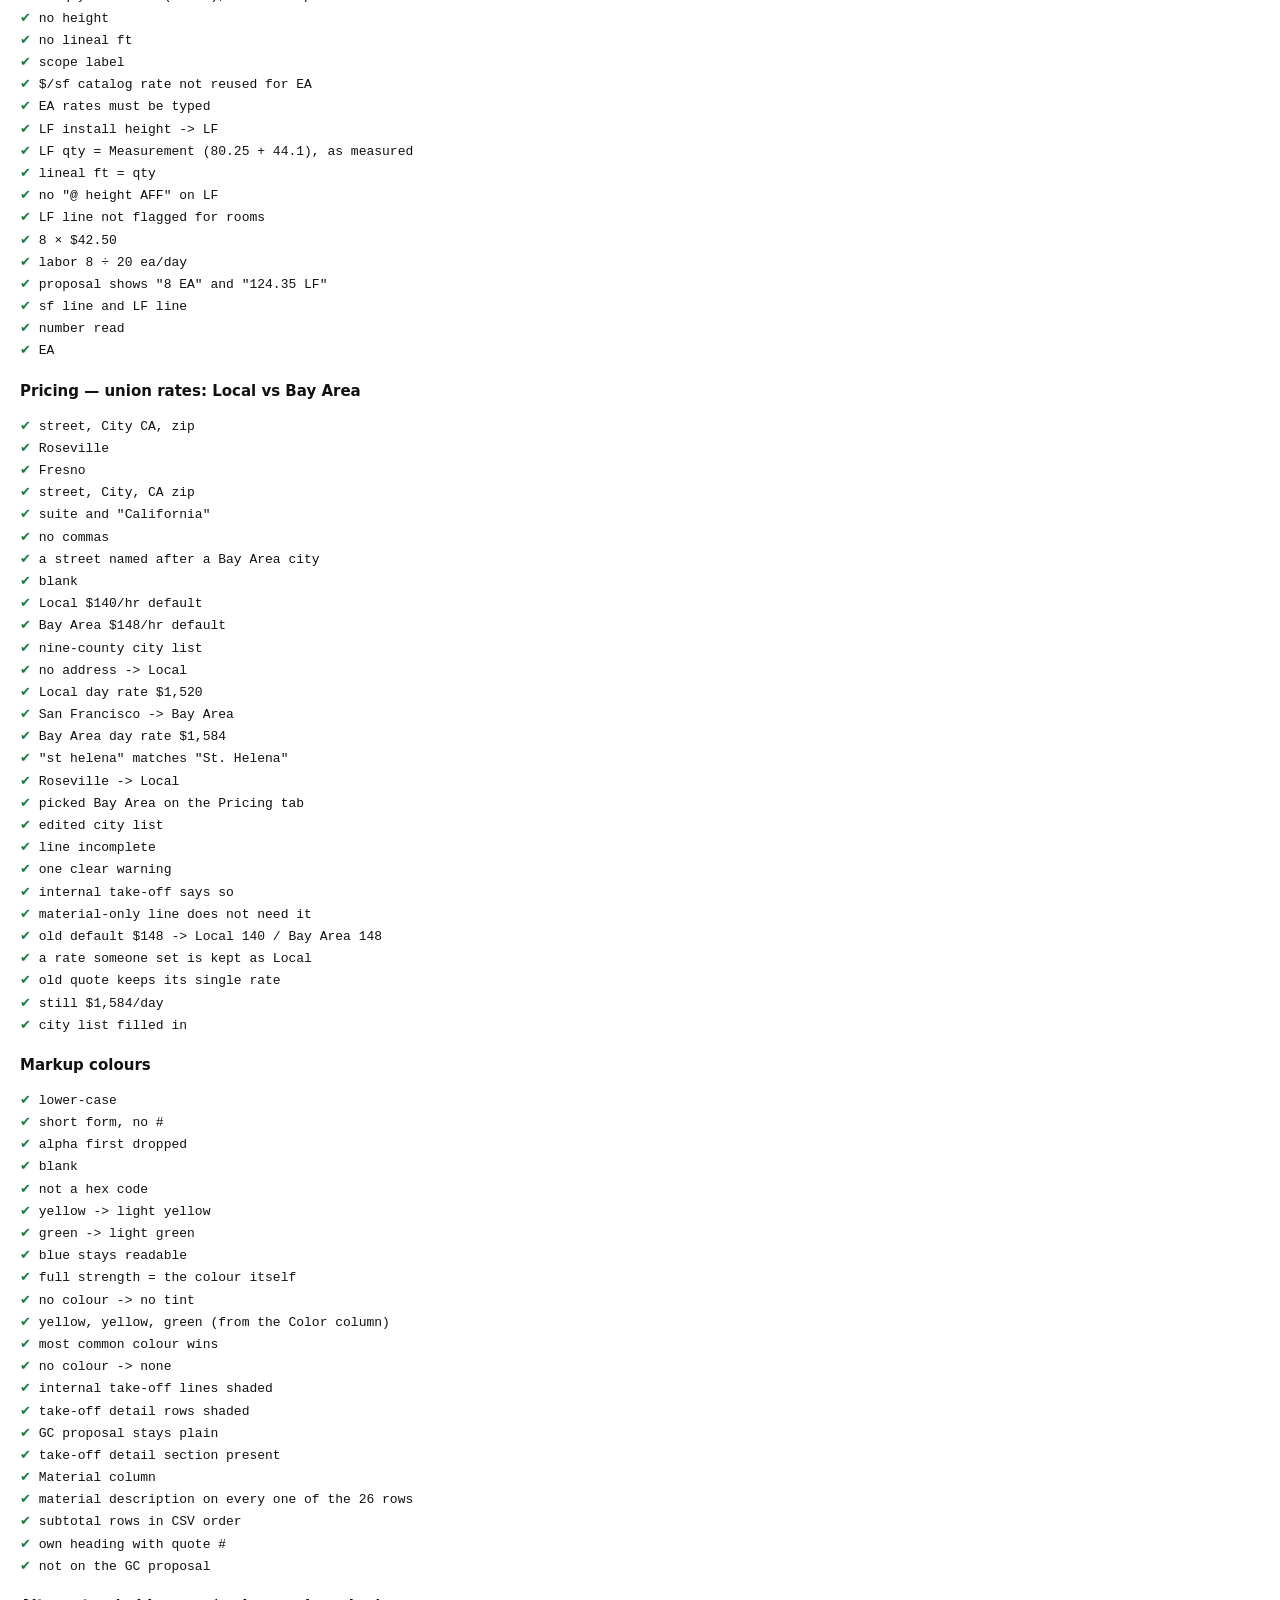
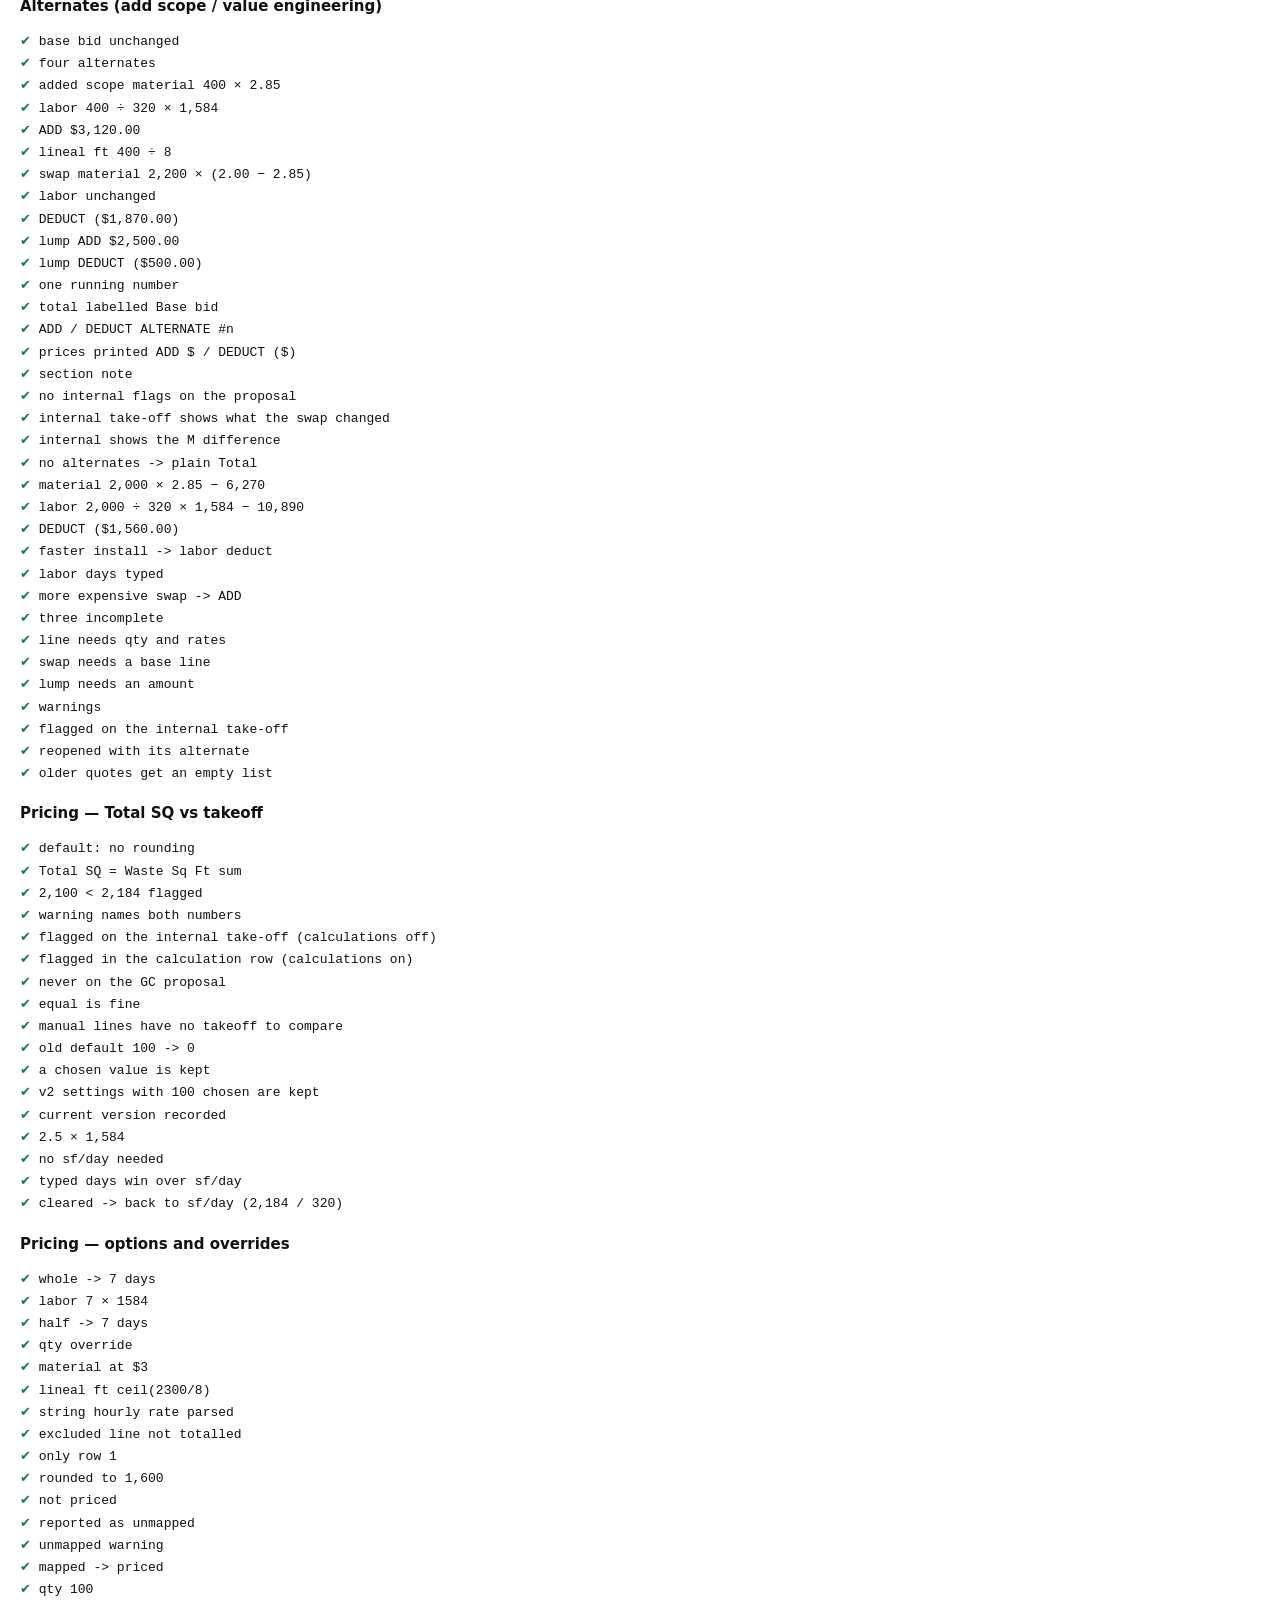
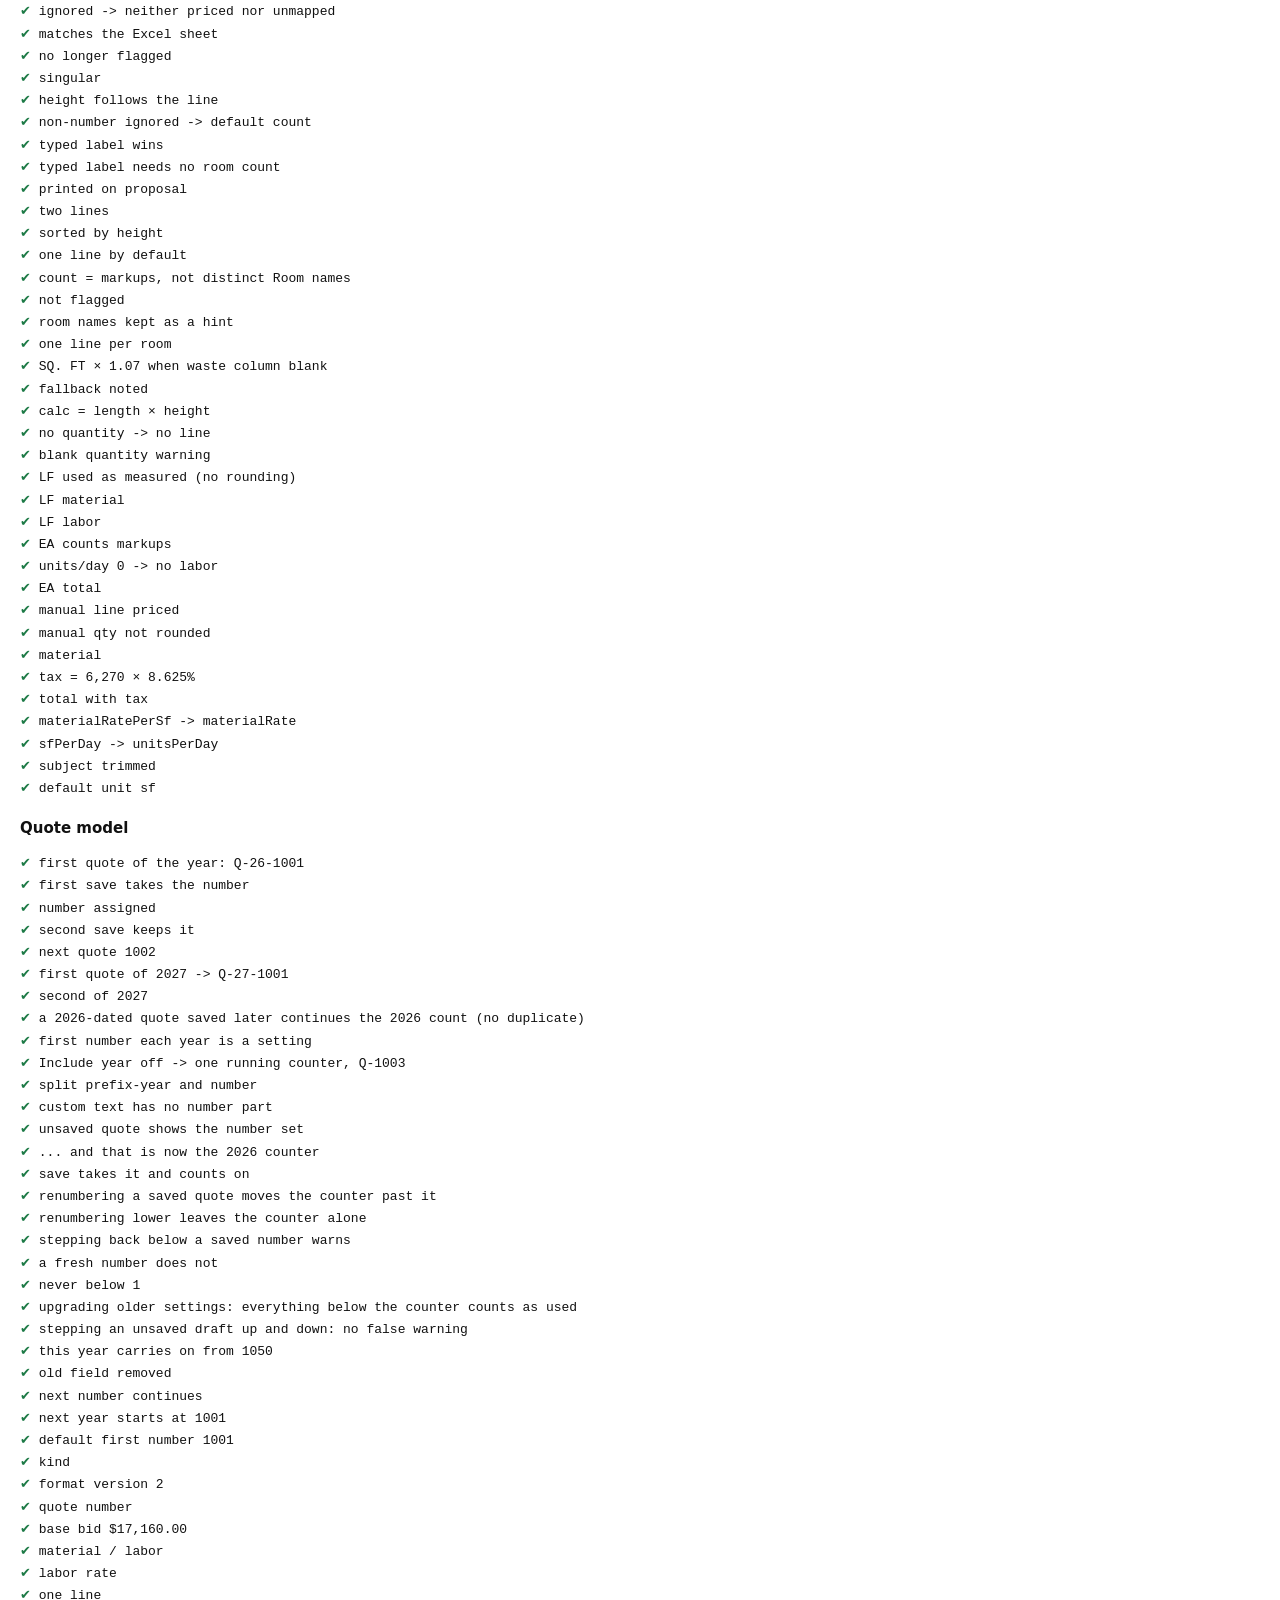
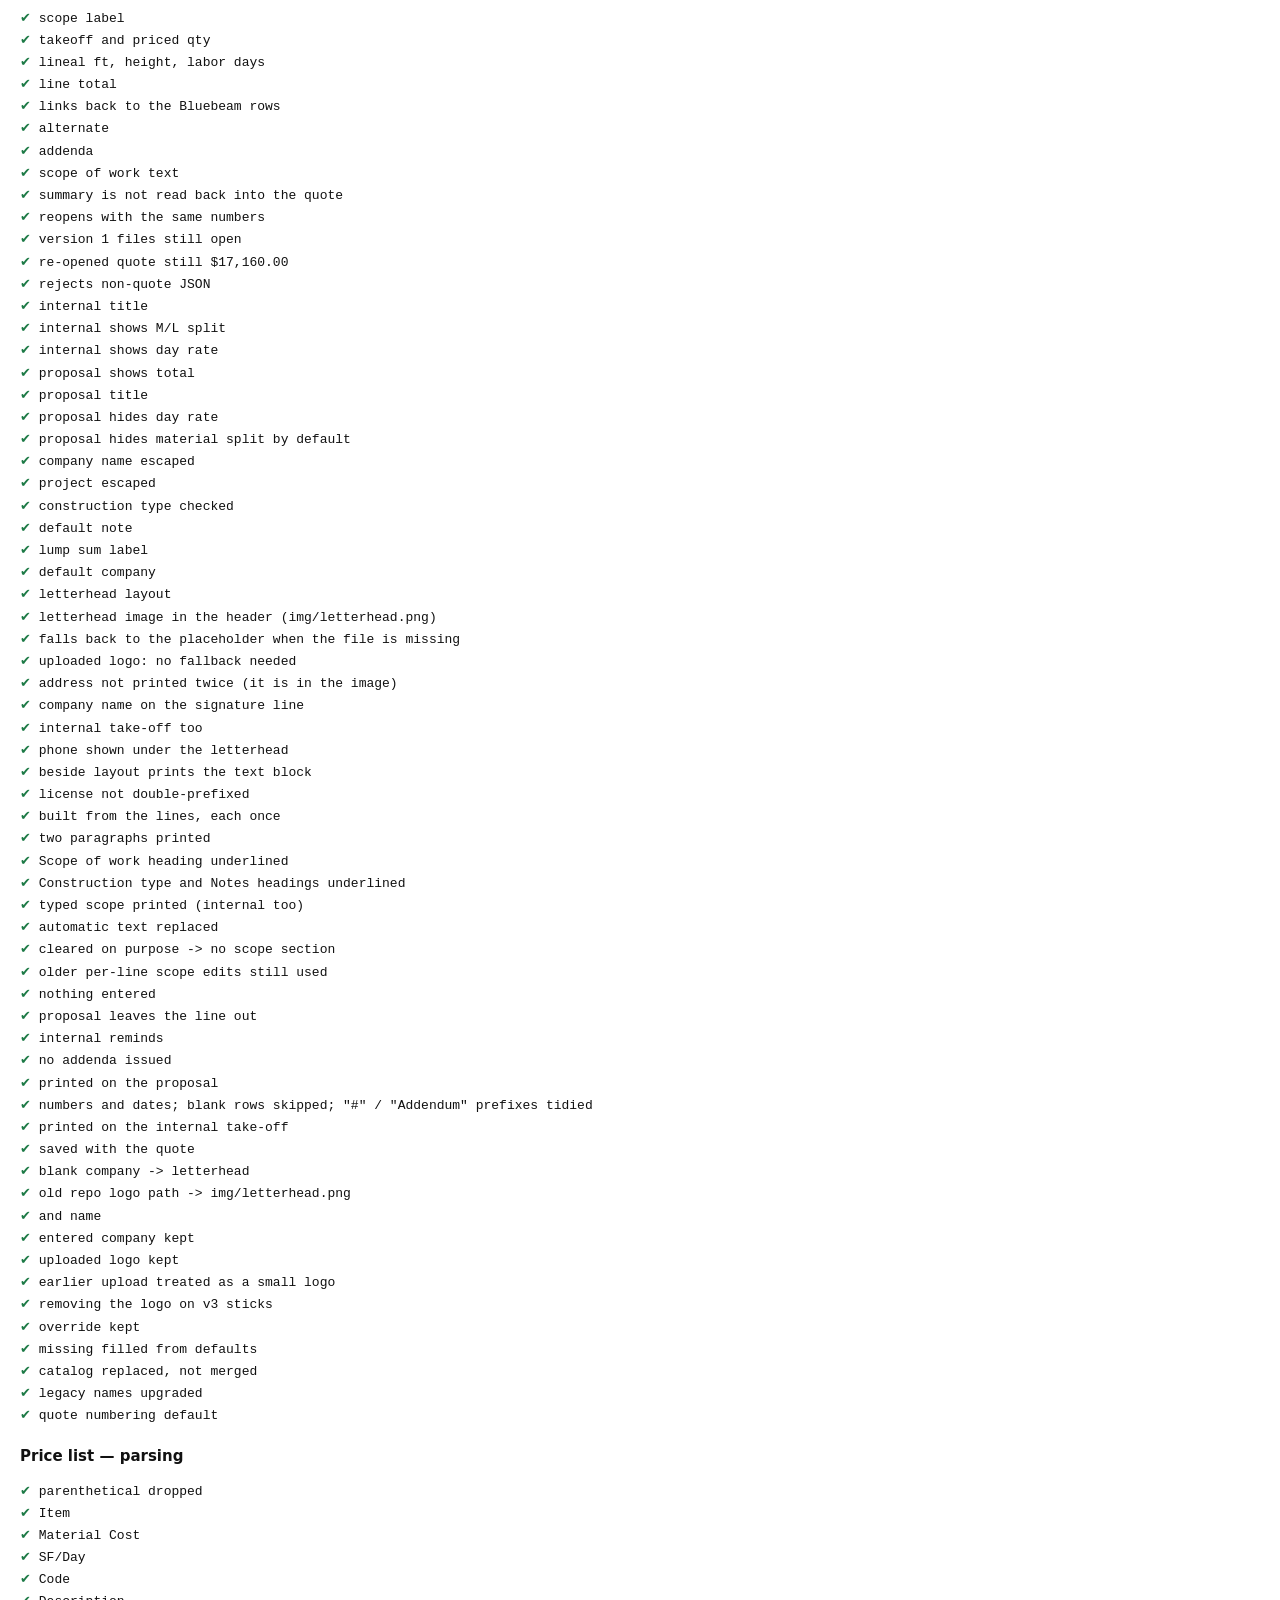
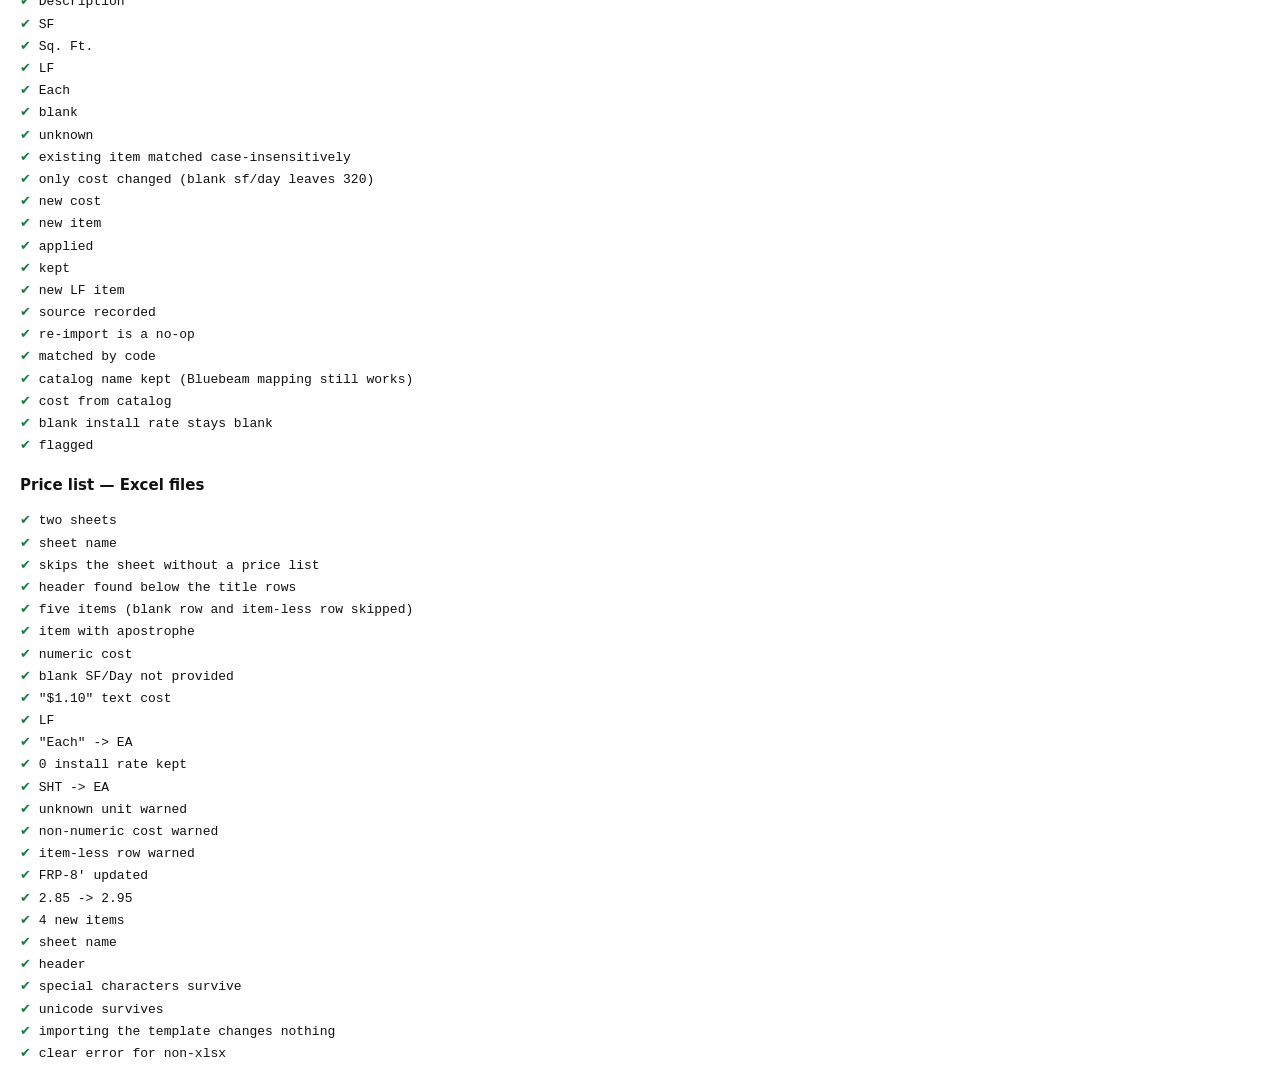
==== commit 8648d4dd: "Set or step the quote number (− / +) on the Quote tab and in Settings - Quote tab: 'Q-26-' + number " ====
--- a/test/tests.html
+++ b/test/tests.html
@@ -913,6 +913,32 @@
       var flat = { quote: { prefix: 'Q-', includeYear: false, startNumber: 1001, counters: { all: 1003 } } };
       eq(Quote.formatQuoteNumber(flat, '2026-05-01'), 'Q-1003', 'Include year off -> one running counter, Q-1003');
     });
+    test('setting / stepping the quote number', function () {
+      var s = freshSettings();
+      var q = Quote.newQuote(s); q.date = '2026-11-24';
+      eq(Quote.splitNumber('Q-26-1047').head + '|' + Quote.splitNumber('Q-26-1047').n, 'Q-26-|1047', 'split prefix-year and number');
+      eq(Quote.splitNumber('CUSTOM'), null, 'custom text has no number part');
+      Quote.setNumberPart(q, s, 1050);
+      eq(q.number, 'Q-26-1050', 'unsaved quote shows the number set');
+      eq(Quote.nextNumberFor(s, '2026-06-01'), 1050, '... and that is now the 2026 counter');
+      Quote.commitNumber(q, s);
+      eq(q.number + ' / next ' + Quote.nextNumberFor(s, '2026-06-01'), 'Q-26-1050 / next 1051', 'save takes it and counts on');
+      Quote.setNumberPart(q, s, 1060);
+      eq(q.number + ' / next ' + Quote.nextNumberFor(s, '2026-06-01'), 'Q-26-1060 / next 1061', 'renumbering a saved quote moves the counter past it');
+      Quote.setNumberPart(q, s, 1055);
+      eq(q.number + ' / next ' + Quote.nextNumberFor(s, '2026-06-01'), 'Q-26-1055 / next 1061', 'renumbering lower leaves the counter alone');
+      var d = Quote.newQuote(s); d.date = '2026-12-01';
+      Quote.setNumberPart(d, s, 1049);
+      ok(/already been saved/.test(Quote.numberWarning(s, d.date, 1049)), 'stepping back below a saved number warns');
+      eq(Quote.numberWarning(s, d.date, 1061), '', 'a fresh number does not');
+      Quote.setNumberPart(d, s, 0);
+      eq(d.number, 'Q-26-1', 'never below 1');
+      var up = RqbStorage.normalizeSettings({ version: 6, quote: { prefix: 'Q-', includeYear: true, startNumber: 1001, counters: { '2026': 1048 } } });
+      eq(Quote.highestUsed(up, '2026'), 1047, 'upgrading older settings: everything below the counter counts as used');
+      var t2 = freshSettings(); var e = Quote.newQuote(t2); e.date = '2026-03-01';
+      Quote.setNumberPart(e, t2, 1050); Quote.setNumberPart(e, t2, 1049);
+      eq(Quote.numberWarning(t2, e.date, 1049), '', 'stepping an unsaved draft up and down: no false warning');
+    });
     test('saved settings move to per-year counters', function () {
       var yr = String(new Date().getFullYear());
       var up = RqbStorage.normalizeSettings({ version: 4, quote: { nextNumber: 1050, prefix: 'Q-', includeYear: true } });
